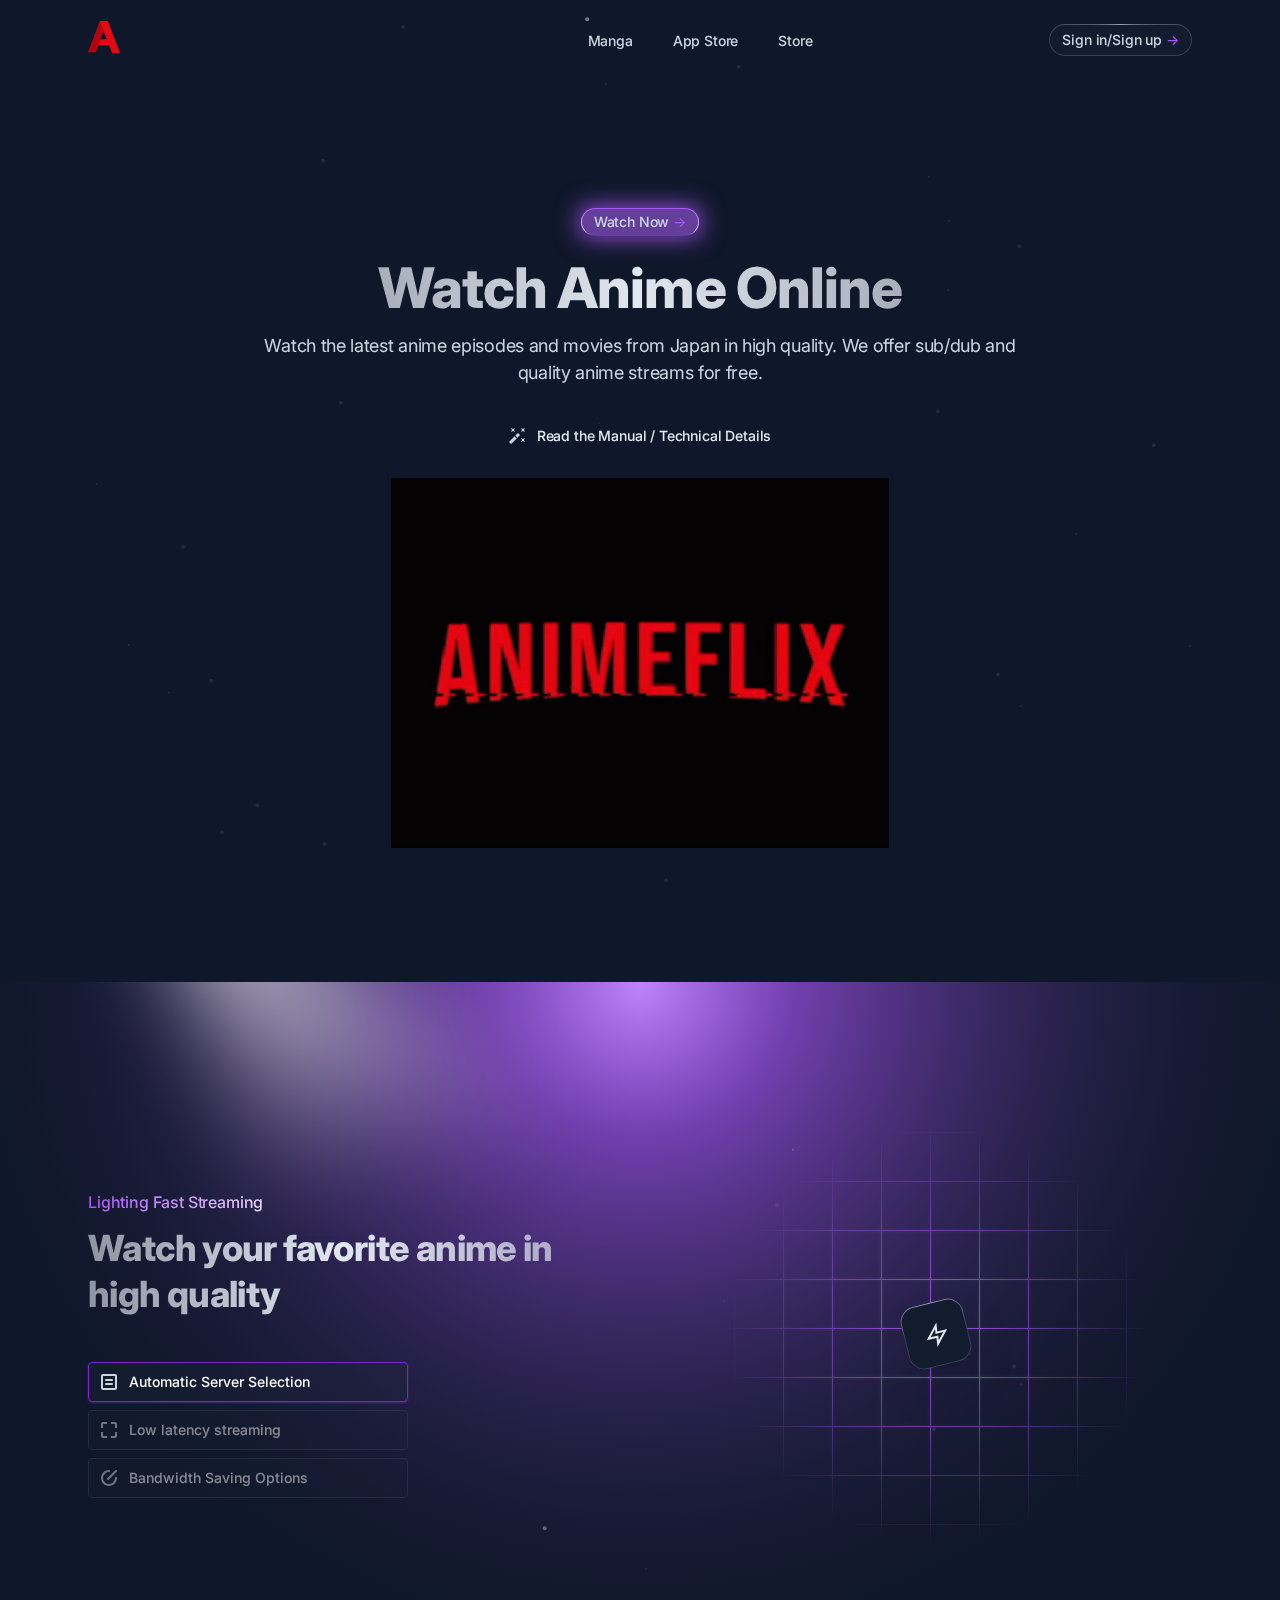
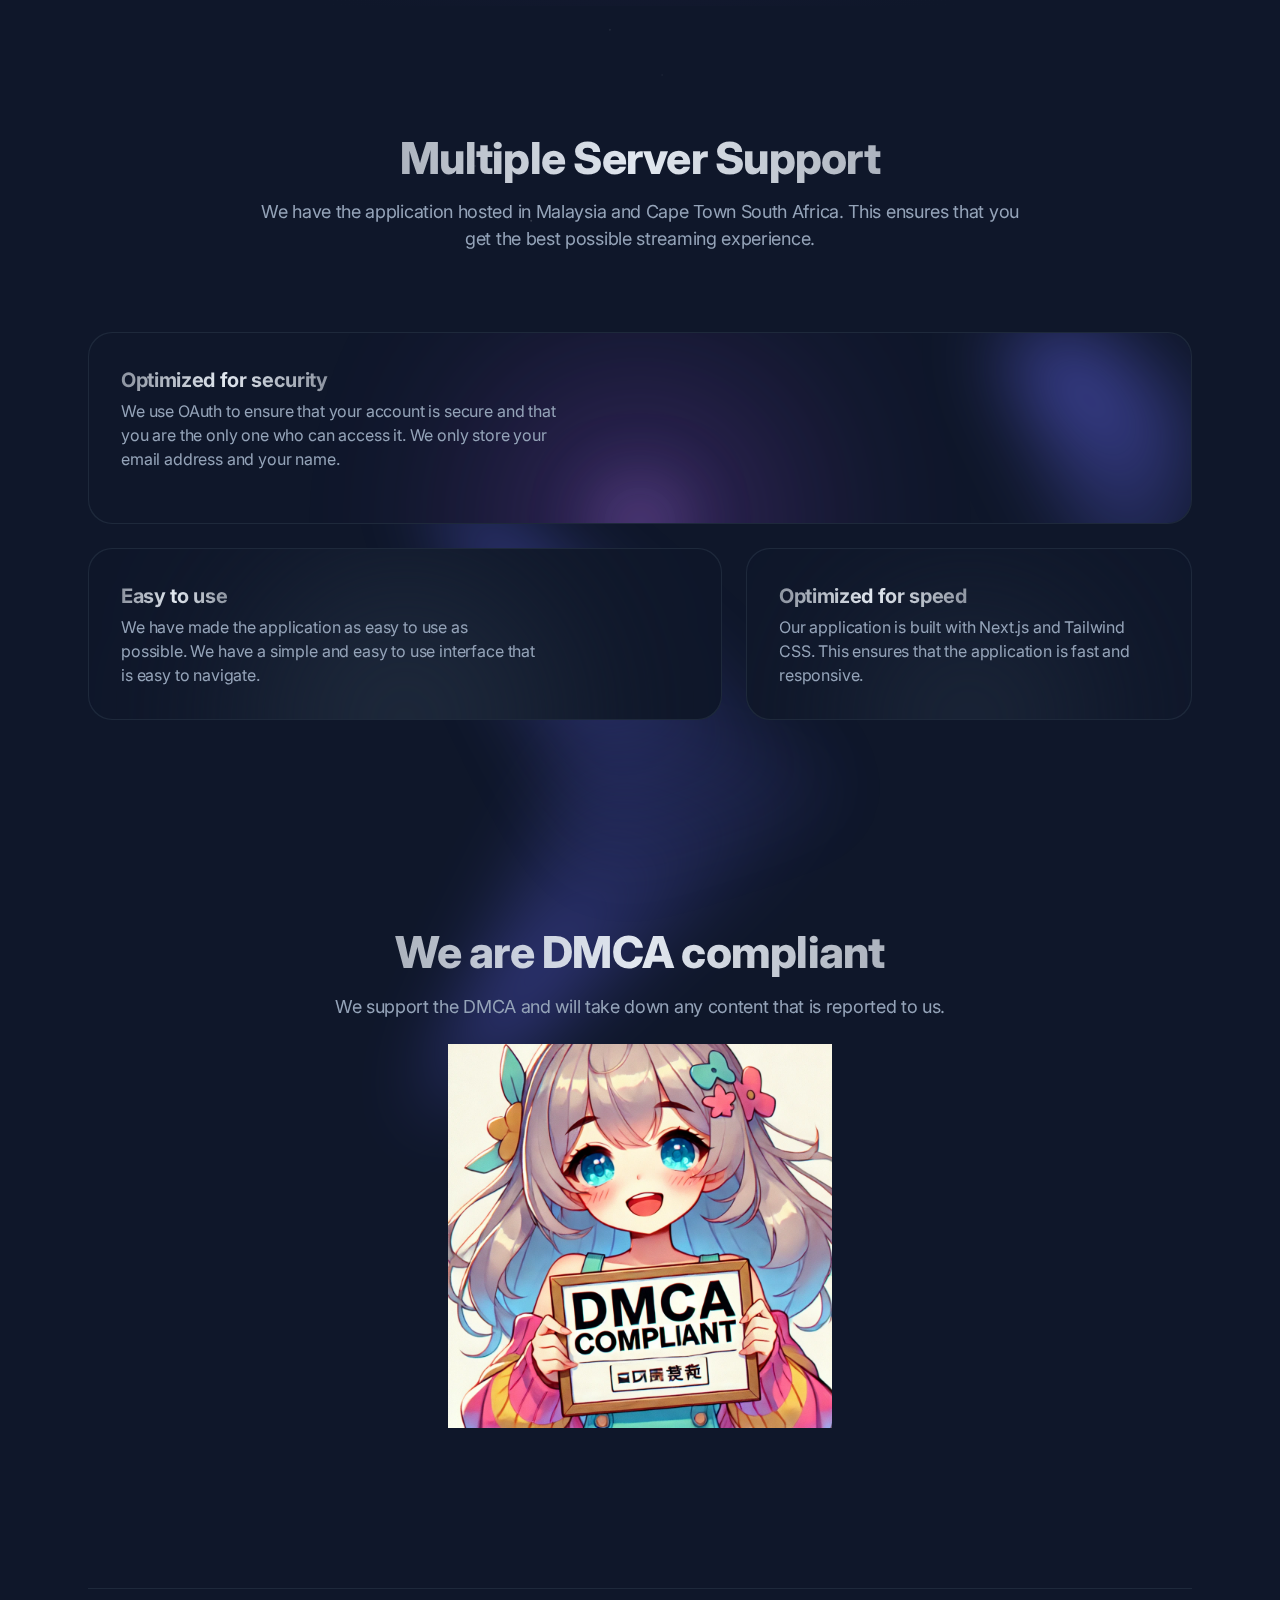
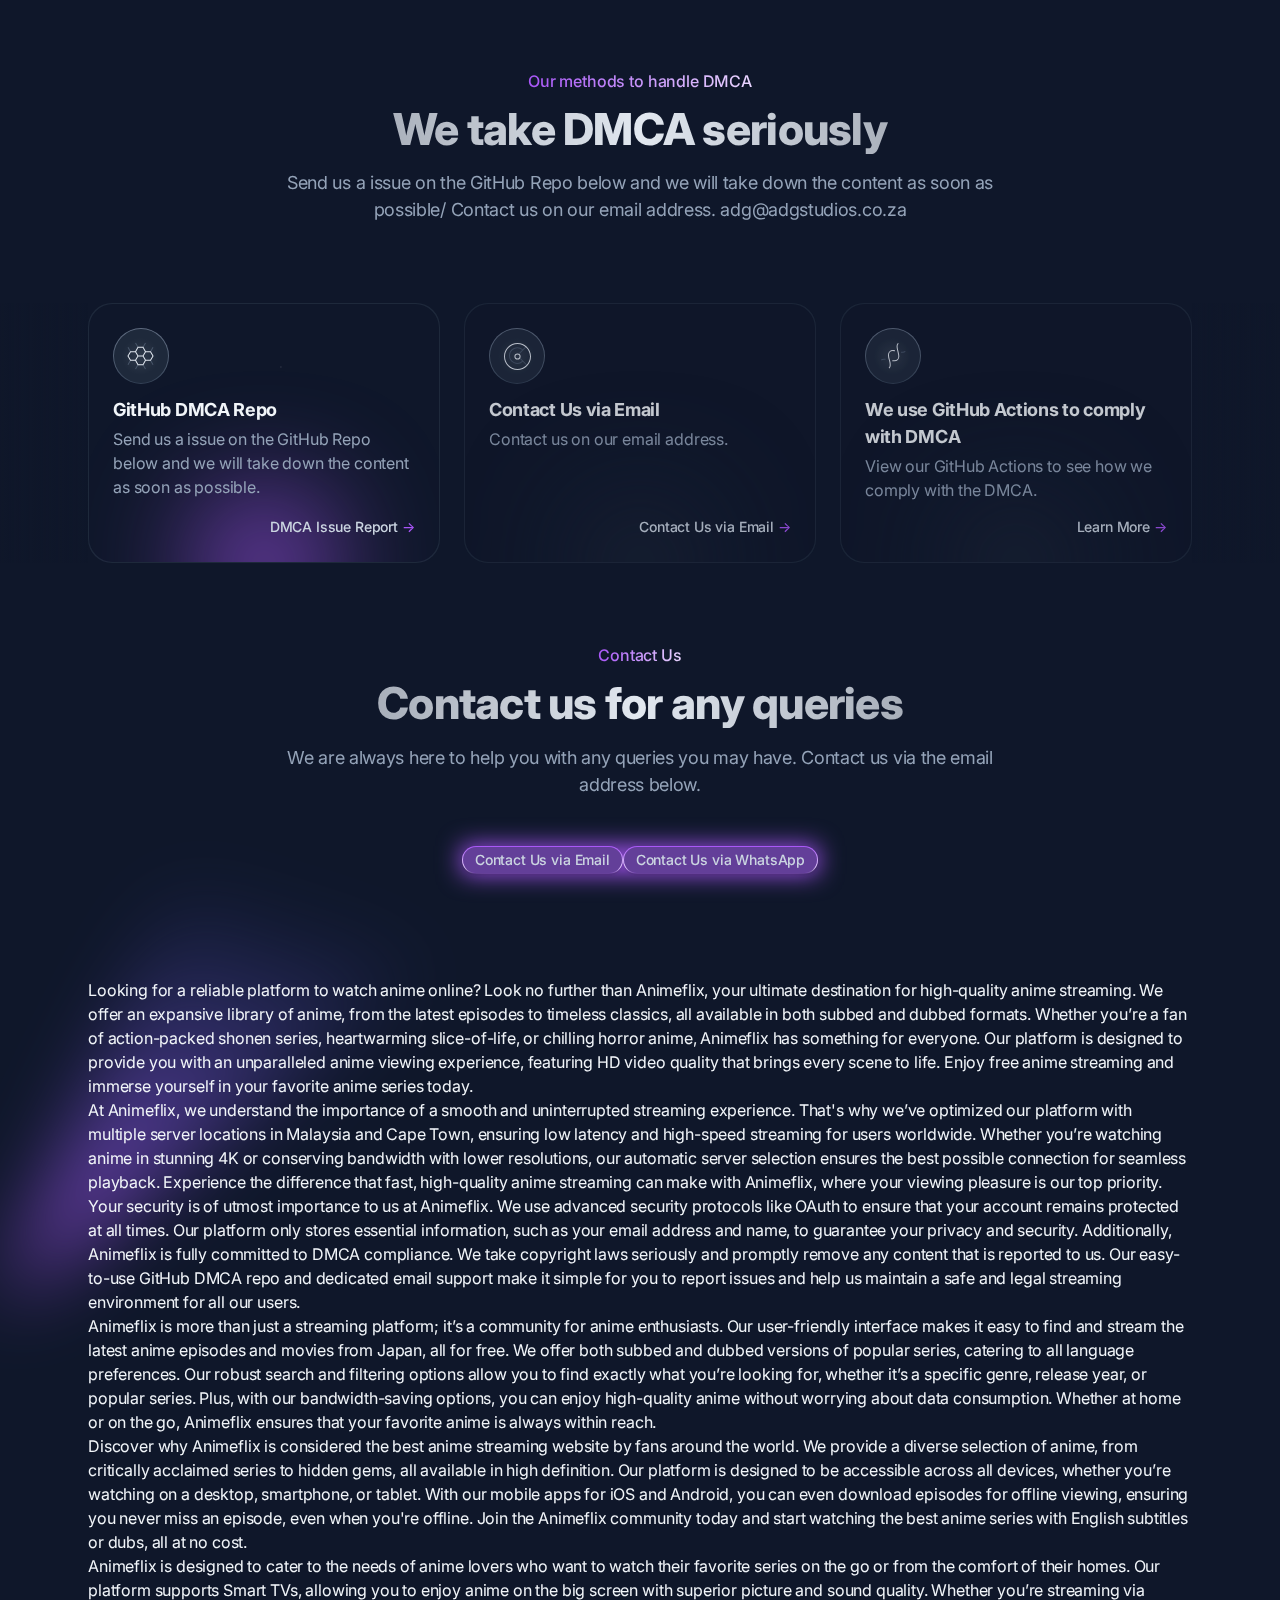
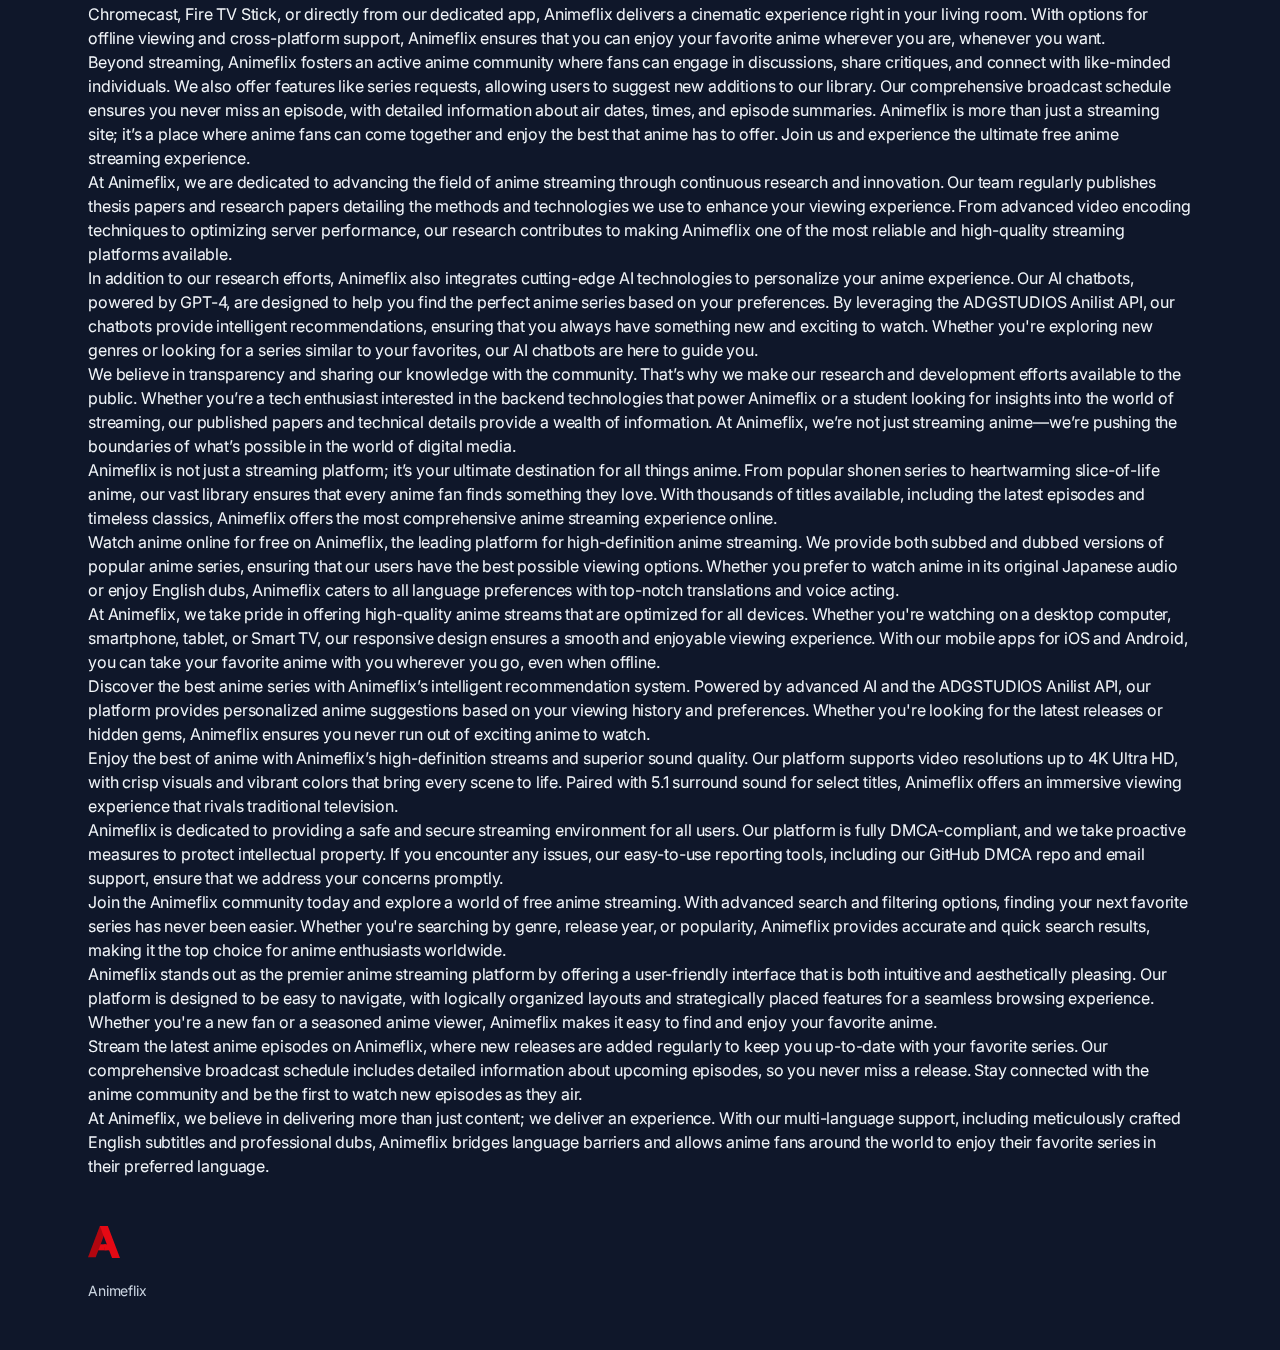
==== index.html @ fbc92121 "Patch" ====
<!DOCTYPE html>
<html lang="en" class="cmmz3">

<head>
    <meta name="viewport" content="width=device-width">
    <meta charset="utf-8">
    <title>AnimeFlix | Watch Free Anime Online in HD</title>
    <meta name="robots" content="index,follow">
    <meta name="twitter:card" content="summary_large_image">
    <meta property="og:url" content="https://animeflix.co.za">
    <meta property="og:type" content="website">
    <meta property="og:locale" content="en_US">
    <link rel="canonical" href="https://animeflix.co.za">
    <meta name="theme-color" content="#0F0F0F">
    <meta name="applie-mobile-web-app-capable" content="yes">
    <meta name="apple-mobile-web-app-status-bar-style" content="#0F0F0F">
    <meta name="description"
        content="AnimeFlix is the leading anime streaming website in the world, offering diverse, free, and high-quality anime content. Watch English subbed and dubbed anime in high-definition (HD) online with AnimeFlix.">
    <meta property="og:title" content="AnimeFlix | Watch Free Anime Online in HD">
    <meta property="og:description"
        content="AnimeFlix is the leading anime streaming website in the world, offering diverse, free, and high-quality anime content. Watch English subbed and dubbed anime in high-definition (HD) online with AnimeFlix.">
    <meta property="og:image" content="./AnimeflixSEO.jpeg">
    <meta property="og:image:alt" content="AnimeFlix">
    <meta property="og:image:width" content="800">
    <meta property="og:image:height" content="600">
    <meta property="og:site_name" content="AnimeFlix">
    <meta property="dc:creator" content="AnimeFlix">
    <meta name="application-name" content="AnimeFlix">
    <meta name="keywords"
        content="anime, watch anime, anime online, free anime, stream anime, HD anime, AnimeFlix, English dubbed anime, English subbed anime">
    <meta name="robots" content="index, follow">
    <meta name="twitter:card" content="summary_large_image">
    <meta name="twitter:site" content="@AnimeFlix">
    <meta name="twitter:title" content="AnimeFlix | Watch Free Anime Online in HD">
    <meta name="twitter:description"
        content="AnimeFlix is the leading anime streaming website in the world, offering diverse, free, and high-quality anime content. Watch English subbed and dubbed anime in high-definition (HD) online with AnimeFlix.">
    <meta name="twitter:image" content="./AnimeflixSEO.jpeg">


    <link rel="icon" type="image/x-icon" href="./favicon.ico">

    <!-- Preload and Defer Stylesheets -->
    <link rel="preload" href="./static/aos.css" as="style">
    <link rel="preload" href="./static/swiper-bundle.min.css" as="style">
    <link rel="preload" href="./static/style.css" as="style">

    <link href="./static/aos.css" rel="stylesheet">
    <link rel="stylesheet" href="./static/swiper-bundle.min.css">
    <link href="./static/style.css" rel="stylesheet">

    <link rel="icon" type="image/png" href="./static/favicon-32x32.png" sizes="32x32">
    <!-- @import url('https://fonts.googleapis.com/css2?family=Inter:wght@400;500;700;800&display=swap');-->
    <link rel="stylesheet" href="https://fonts.googleapis.com/css2?family=Inter:wght@400;500;700;800&display=swap">
    <script src="./static/alpinejs.min.js" defer=""></script>

    <script src="./static/main.js" defer=""></script>


</head>


<body class="c4f4x cnihn cs2bp c55gg czrq6">

    <!-- Page wrapper -->
    <div class="crm2f cbvce cxgh5 cfebz c4agq">

        <!-- Site header -->
        <header class="ca5ue ca0gw cverl">
            <div class="co3q6 csm51 csya4 ccyhi">
                <div class="cm7bi c2sao c4jjw c4agq cm0fl">

                    <!-- Site branding -->
                    <div class="ci0vw">
                        <!-- Logo -->
                        <a class="cwban" href="/" aria-label="Animeflix">
                            <img class="cbdyn" src="./static/favicon-32x32.png" width="32" height="32" alt="Animeflix">
                        </a>
                    </div>

                    <!-- Desktop navigation -->
                    <nav class="cp37h cjnbw ch9bk">

                        <!-- Desktop menu links -->
                        <ul class="csqqr c2sao cbsu6 c4agq c9wgl">
                            <li>
                                <a class="c0z2s cit3o cx3jz ccqx1 cgi3a cqxsj ch2qt cvdvu ciz32"
                                    href="https://animeflix.co.za">
                            </li>
                            <li>
                                <a class=" c0z2s cit3o cx3jz ccqx1 cgi3a cqxsj ch2qt cvdvu ciz32"
                                    href="https://manga.adgstudios.co.za">Manga</a>
                            </li>
    
                            <li>
                                <a class=" c0z2s cit3o cx3jz ccqx1 cgi3a cqxsj ch2qt cvdvu ciz32"
                                    href="https://apps.adgstudios.co.za/">App Store</a>
                            </li>

                            <li>
                                <a class=" c0z2s cit3o cx3jz ccqx1 cgi3a cqxsj ch2qt cvdvu ciz32"
                                    href="https://www.bonfire.com/store/animeflix/">Store</a>
                            </li>
                        </ul>

                    </nav>

                    <!-- Desktop sign in links -->
                    <ul class="c2sao cq21c ci0vw c4agq">
                        <li class="cci1o">
                            <a class="c3d7q c272e cegg3 c8isz c0z2s c1mpe ccqfq cit3o cx3jz cgi3a cqxsj c27r3 cfl4k ca0gw cq2yg"
                                href="https://animeflix.co.za">
                                <span class="c2sao cwban c27r3">
                                    Sign in/Sign up <span class="c9pof c406y cxxyq c3fbv cx3jz cgi3a cqzh1">-&gt;</span>
                                </span>
                            </a>
                        </li>
                    </ul>

                    <!-- Mobile menu -->
                    <div class="c2sao c89zz cwap3 c4agq" x-data="{ expanded: false }">

                        <!-- Hamburger button -->
                        <button class="c381v" :class="{ &#39;active&#39;: expanded }" @click.stop="expanded = !expanded"
                            aria-controls="mobile-nav" :aria-expanded="expanded" aria-expanded="false">
                            <span class="cmmna">Menu</span>
                            <svg class="c0z2s cit3o cm1cr cx3jz cgi3a cqxsj csq2q c7vsq" viewBox="0 0 20 20"
                                xmlns="http://www.w3.org/2000/svg">
                                <rect y="2" width="20" height="2" rx="1"></rect>
                                <rect y="9" width="20" height="2" rx="1"></rect>
                                <rect y="16" width="20" height="2" rx="1"></rect>
                            </svg>
                        </button>

                        <!-- Mobile navigation -->
                        <nav id="mobile-nav" class="cbvce cml7t cpjek cgi3a ca5ue chez1 csm51 c1tcw ca0gw ccxsu ccyhi"
                            x-ref="mobileNav"
                            :style="expanded ? &#39;max-height: &#39; + $refs.mobileNav.scrollHeight + &#39;px; opacity: 1&#39; : &#39;max-height: 0; opacity: .8&#39;"
                            @click.outside="expanded = false" @keydown.escape.window="expanded = false"
                            style="max-height: 0; opacity: .8">
                            <ul class="c3d7q cy8oh c8nst coow7 cn544 ccyhi">
                                <li>
                                    <a class="c0z2s cit3o ccqx1 coow7 cvdvu c4agq"
                                        href="https://manga.adgstudios.co.za">Manga</a>
                                </li>
                                <li>
                                    <a class="c0z2s cit3o ccqx1 coow7 cvdvu c4agq"
                                        href="https://apps.adgstudios.co.za/">App Store</a>
                                </li>
                            </ul>
                        </nav>

                    </div>

                </div>
            </div>
        </header>

        <!-- Page content -->
        <main class="c9wgl">

            <!-- Hero -->
            <section>
                <div class="co3q6 c27r3 csm51 csya4 ccyhi">

                    <!-- Particles animation -->
                    <div class="ca5ue cwmqr ch67j" aria-hidden="true">
                        <canvas data-particle-animation="" width="2304" height="1164"
                            style="width: 1152px; height: 582px;"></canvas>
                    </div>

                    <div class="chhmv cbcs7 ceyts cp02i">

                        <!-- Hero content -->
                        <div class="cw9su c80wd csya4">
                            <div class="cr8dw">
                                <div class="cnna9 c1mpe ccqfq ctaxy cwban c27r3">
                                    <a class="cfhua c272e cpm5o c8isz c0z2s c1mpe ccqfq cit3o cx3jz cgi3a cqxsj c27r3 coqcu cfl4k c1xwr cq2yg"
                                        href="https://anime.adgstudios.co.za">
                                        <span class="c2sao cwban c27r3">
                                            Watch Now <span
                                                class="c9pof c406y cxxyq c3fbv cx3jz cgi3a cqzh1">-&gt;</span>
                                        </span>
                                    </a>
                                </div>
                            </div>
                            <div class="cc7gh ccqrz cx8zw c6df8 cfcmr ctwez cvc1j cbmj0">Watch Anime Online</div>
                            <p class="cit3o cbgr1 cpvtt">Watch the latest anime episodes and movies from Japan in high
                                quality. We offer sub/dub and quality anime streams for free.</p>
                            <!-- center -->

                            <div class="cpp4l c9wnx ckigx cmcsl csko9 cavuv chcps csya4">
                                <div>
                                    <a class="ck6jn c0z2s cupde c5myo cs2bp cx3jz cgi3a cqxsj ca0gw cyijk"
                                        href="https://animeflixmanual.adgstudios.co.za/">
                                        <svg class="c6ek1 cl3jq cygn6" xmlns="http://www.w3.org/2000/svg" width="16"
                                            height="16">
                                            <path
                                                d="m1.999 0 1 2-1 2 2-1 2 1-1-2 1-2-2 1zM11.999 0l1 2-1 2 2-1 2 1-1-2 1-2-2 1zM11.999 10l1 2-1 2 2-1 2 1-1-2 1-2-2 1zM6.292 7.586l2.646-2.647L11.06 7.06 8.413 9.707zM0 13.878l5.586-5.586 2.122 2.121L2.12 16z">
                                            </path>
                                        </svg>
                                        <span>Read the Manual / Technical Details</span>
                                    </a>
                                </div>


                            </div>
                            <br>
                            <br>
                            <span class="c2sao cwban c27r3">
                                <!-- ezgif-6-ef156ebc88.webm hide video controls -->
                                <video width="100%" height="100%" autoplay loop muted playsinline>
                                    <source src="./static/ezgif-6-ef156ebc88.webm" type="video/webm">
                                    Your browser does not support the video tag.
                                </video>
                            </span>

                        </div>

                    </div>
                </div>
            </section>



            <!-- Features -->
            <section>
                <div class="co3q6 c27r3 csm51 csya4 ccyhi">

                    <!-- Illustration -->
                    <div class="c3sb3 c6jr6 cbvce ca5ue cwmqr cv9w8 ch67j" aria-hidden="true">
                        <div class="c2vxt c3x17 ca5ue cl6qg ch67j">
                            <img src="./static/glow-top.svg" class="cbdyn" width="1404" height="658"
                                alt="Features Illustration">
                        </div>
                    </div>

                    <div class="c9eon cbcs7 cifrc cc3g6">

                        <div x-data="{ tab: &#39;1&#39; }">

                            <!-- Section content -->
                            <div class="c384i c2hl3 c4dcx c64wf cgmv7 ctxt1 cuidr cyciu c38ok cfebz csya4 c4agq">

                                <!-- Content -->
                                <div class="c2y0a cfei9 c2id4 c9j74 ciof7">
                                    <!-- Content #1 -->
                                    <div>
                                        <div class="ccqrz c6df8 ccal6 cuygr ctwez cwban ccqx1 c6wvq">Lighting Fast
                                            Streaming</div>
                                    </div>
                                    <h3 class="cc7gh ccqrz cx8zw c6df8 cfcmr ctwez c6wvq c6m3m">Watch your favorite
                                        anime in high quality</h3>
                                    <p class="cmuyi cbgr1 cpvtt">
                                    <div class="c07t0 ccea9 chcps cv8av">
                                        <button
                                            class="cvq3v cwlfg c8azi c2sao cx3jz ccqx1 cgi3a cqxsj c36jb cvdvu ca0gw cn544 c4agq cpjg8 c8x2c cgx4y c1xwr cmzyq"
                                            :class="tab !== &#39;1&#39; ? &#39;cupc0 cp4r7&#39; : &#39;cgx4y c1xwr cmzyq&#39;"
                                            @click.prevent="tab = &#39;1&#39;">
                                            <svg class="c6ek1 cl3jq cygn6" xmlns="http://www.w3.org/2000/svg" width="16"
                                                height="16">
                                                <path
                                                    d="M14 0a2 2 0 0 1 2 2v12a2 2 0 0 1-2 2H2a2 2 0 0 1-2-2V2a2 2 0 0 1 2-2h12Zm0 14V2H2v12h12Zm-3-7H5a1 1 0 1 1 0-2h6a1 1 0 0 1 0 2Zm0 4H5a1 1 0 0 1 0-2h6a1 1 0 0 1 0 2Z">
                                                </path>
                                            </svg>
                                            <span>Automatic Server Selection</span>
                                        </button>
                                        <button
                                            class="cvq3v cwlfg c8azi c2sao cx3jz ccqx1 cgi3a cqxsj c36jb cvdvu ca0gw cn544 c4agq cpjg8 c8x2c cupc0 cp4r7"
                                            :class="tab !== &#39;2&#39; ? &#39;cupc0 cp4r7&#39; : &#39;cgx4y c1xwr cmzyq&#39;"
                                            @click.prevent="tab = &#39;2&#39;">
                                            <svg class="c6ek1 cl3jq cygn6" xmlns="http://www.w3.org/2000/svg" width="16"
                                                height="16">
                                                <path
                                                    d="M2 6H0V2a2 2 0 0 1 2-2h4v2H2v4ZM16 6h-2V2h-4V0h4a2 2 0 0 1 2 2v4ZM14 16h-4v-2h4v-4h2v4a2 2 0 0 1-2 2ZM6 16H2a2 2 0 0 1-2-2v-4h2v4h4v2Z">
                                                </path>
                                            </svg>
                                            <span>Low latency streaming</span>
                                        </button>
                                        <button
                                            class="cvq3v cwlfg c8azi c2sao cx3jz ccqx1 cgi3a cqxsj c36jb cvdvu ca0gw cn544 c4agq cpjg8 c8x2c cupc0 cp4r7"
                                            :class="tab !== &#39;3&#39; ? &#39;cupc0 cp4r7&#39; : &#39;cgx4y c1xwr cmzyq&#39;"
                                            @click.prevent="tab = &#39;3&#39;">
                                            <svg class="c6ek1 cl3jq cygn6" xmlns="http://www.w3.org/2000/svg" width="16"
                                                height="16">
                                                <path
                                                    d="M14.3.3c.4-.4 1-.4 1.4 0 .4.4.4 1 0 1.4l-8 8c-.2.2-.4.3-.7.3-.3 0-.5-.1-.7-.3-.4-.4-.4-1 0-1.4l8-8ZM15 7c.6 0 1 .4 1 1 0 4.4-3.6 8-8 8s-8-3.6-8-8 3.6-8 8-8c.6 0 1 .4 1 1s-.4 1-1 1C4.7 2 2 4.7 2 8s2.7 6 6 6 6-2.7 6-6c0-.6.4-1 1-1Z">
                                                </path>
                                            </svg>
                                            <span>Bandwidth Saving Options</span>
                                        </button>
                                    </div>
                                </div>

                                <!-- Image -->
                                <div class="c4cgf c9j74">
                                    <div class="c27r3 cqdf3 cqvoe">

                                        <!-- Particles animation -->
                                        <div class="ca5ue cwmqr ch67j">
                                            <canvas data-particle-animation="" data-particle-quantity="8"
                                                data-particle-staticity="30" width="1024" height="768"
                                                style="width: 512px; height: 384px;"></canvas>
                                        </div>

                                        <div class="csqqr c2sao c4agq">
                                            <div class="csqqr c2sao c27r3 c4agq crp11 c0xl9">
                                                <!-- Halo effect -->
                                                <svg class="cqczd c3sb3 c2vxt czyer c3x17 cclua ca5ue cqv5f cwmqr cu3s3"
                                                    width="480" height="480" viewBox="0 0 480 480"
                                                    xmlns="http://www.w3.org/2000/svg">
                                                    <defs>
                                                        <lineargradient id="pulse-a" x1="50%" x2="50%" y1="100%"
                                                            y2="0%">
                                                            <stop offset="0%" stop-color="#A855F7"></stop>
                                                            <stop offset="76.382%" stop-color="#FAF5FF"></stop>
                                                            <stop offset="100%" stop-color="#6366F1"></stop>
                                                        </lineargradient>
                                                    </defs>
                                                    <g fill-rule="evenodd">
                                                        <path class="cbmx5" fill="url(#pulse-a)" fill-rule="evenodd"
                                                            d="M240,0 C372.5484,0 480,107.4516 480,240 C480,372.5484 372.5484,480 240,480 C107.4516,480 0,372.5484 0,240 C0,107.4516 107.4516,0 240,0 Z M240,88.8 C156.4944,88.8 88.8,156.4944 88.8,240 C88.8,323.5056 156.4944,391.2 240,391.2 C323.5056,391.2 391.2,323.5056 391.2,240 C391.2,156.4944 323.5056,88.8 240,88.8 Z">
                                                        </path>
                                                        <path class="cubym cbmx5" fill="url(#pulse-a)"
                                                            fill-rule="evenodd"
                                                            d="M240,0 C372.5484,0 480,107.4516 480,240 C480,372.5484 372.5484,480 240,480 C107.4516,480 0,372.5484 0,240 C0,107.4516 107.4516,0 240,0 Z M240,88.8 C156.4944,88.8 88.8,156.4944 88.8,240 C88.8,323.5056 156.4944,391.2 240,391.2 C323.5056,391.2 391.2,323.5056 391.2,240 C391.2,156.4944 323.5056,88.8 240,88.8 Z">
                                                        </path>
                                                        <path class="chxkd cbmx5" fill="url(#pulse-a)"
                                                            fill-rule="evenodd"
                                                            d="M240,0 C372.5484,0 480,107.4516 480,240 C480,372.5484 372.5484,480 240,480 C107.4516,480 0,372.5484 0,240 C0,107.4516 107.4516,0 240,0 Z M240,88.8 C156.4944,88.8 88.8,156.4944 88.8,240 C88.8,323.5056 156.4944,391.2 240,391.2 C323.5056,391.2 391.2,323.5056 391.2,240 C391.2,156.4944 323.5056,88.8 240,88.8 Z">
                                                        </path>
                                                    </g>
                                                </svg>
                                                <!-- Grid -->
                                                <div
                                                    class="cwu6b c3sb3 c2vxt czyer cbvce cdfzt czyps c3584 c3x17 cclua ca5ue cqv5f cwmqr">
                                                    <div class="c2vo5 cs79m">
                                                        <div class="cwkka cxqwr cnq12 ca5ue cwmqr"></div>
                                                        <div class="c1uh7 ca5ue cwmqr"></div>
                                                        <div class="cb8y7 cxqwr cnq12 ca5ue cwmqr"></div>
                                                        <div class="cilw6 ca5ue cwmqr"></div>
                                                    </div>
                                                </div>
                                                <!-- Icons -->
                                                <div x-show="tab === &#39;1&#39;"
                                                    x-transition:enter="cqxsj cft38 c97ew cm6k3"
                                                    x-transition:enter-start="croy4 c48ms"
                                                    x-transition:enter-end="c32rm ch656"
                                                    x-transition:leave="cqxsj cft38 c97ew ca5ue"
                                                    x-transition:leave-start="c32rm ch656"
                                                    x-transition:leave-end="croy4 c52mo">
                                                    <div
                                                        class="c3d7q cegg3 cn2kl cy8oh cltb2 c1mpe ccqfq csqqr c2sao cck9i ctnsh c27r3 cn544 c4agq cm0fl c0ho4">
                                                        <svg class="c0gs1 c27r3" xmlns="http://www.w3.org/2000/svg"
                                                            width="23" height="25">
                                                            <path fill-rule="nonzero"
                                                                d="M10.55 15.91H.442L14.153.826 12.856 9.91h10.107L9.253 24.991l1.297-9.082Zm.702-8.919L4.963 13.91h7.893l-.703 4.918 6.289-6.918H10.55l.702-4.918Z">
                                                            </path>
                                                        </svg>
                                                    </div>
                                                </div>
                                                <div x-show="tab === &#39;2&#39;"
                                                    x-transition:enter="cqxsj cft38 c97ew cm6k3"
                                                    x-transition:enter-start="croy4 c48ms"
                                                    x-transition:enter-end="c32rm ch656"
                                                    x-transition:leave="cqxsj cft38 c97ew ca5ue"
                                                    x-transition:leave-start="c32rm ch656"
                                                    x-transition:leave-end="croy4 c52mo" style="display: none;">
                                                    <div
                                                        class="c3d7q cegg3 cn2kl cy8oh cltb2 c1mpe ccqfq csqqr c2sao cck9i ctnsh c27r3 cn544 c4agq cm0fl c0ho4">
                                                        <svg class="c0gs1 c27r3" xmlns="http://www.w3.org/2000/svg"
                                                            width="22" height="22">
                                                            <path
                                                                d="M18 14h-2V8h2c2.2 0 4-1.8 4-4s-1.8-4-4-4-4 1.8-4 4v2H8V4c0-2.2-1.8-4-4-4S0 1.8 0 4s1.8 4 4 4h2v6H4c-2.2 0-4 1.8-4 4s1.8 4 4 4 4-1.8 4-4v-2h6v2c0 2.2 1.8 4 4 4s4-1.8 4-4-1.8-4-4-4ZM16 4c0-1.1.9-2 2-2s2 .9 2 2-.9 2-2 2h-2V4ZM2 4c0-1.1.9-2 2-2s2 .9 2 2v2H4c-1.1 0-2-.9-2-2Zm4 14c0 1.1-.9 2-2 2s-2-.9-2-2 .9-2 2-2h2v2ZM8 8h6v6H8V8Zm10 12c-1.1 0-2-.9-2-2v-2h2c1.1 0 2 .9 2 2s-.9 2-2 2Z">
                                                            </path>
                                                        </svg>
                                                    </div>
                                                </div>
                                                <div x-show="tab === &#39;3&#39;"
                                                    x-transition:enter="cqxsj cft38 c97ew cm6k3"
                                                    x-transition:enter-start="croy4 c48ms"
                                                    x-transition:enter-end="c32rm ch656"
                                                    x-transition:leave="cqxsj cft38 c97ew ca5ue"
                                                    x-transition:leave-start="c32rm ch656"
                                                    x-transition:leave-end="croy4 c52mo" style="display: none;">
                                                    <div
                                                        class="c3d7q cegg3 cn2kl cy8oh cltb2 c1mpe ccqfq csqqr c2sao cck9i ctnsh c27r3 cn544 c4agq cm0fl c0ho4">
                                                        <svg class="c0gs1 c27r3" xmlns="http://www.w3.org/2000/svg"
                                                            width="26" height="14">
                                                            <path fill-rule="nonzero"
                                                                d="m10 5.414-8 8L.586 12 10 2.586l6 6 8-8L25.414 2 16 11.414z">
                                                            </path>
                                                        </svg>
                                                    </div>
                                                </div>
                                            </div>
                                        </div>
                                    </div>
                                </div>

                            </div>

                        </div>

                    </div>
                </div>
            </section>

            <!-- Features #2 -->
            <section class="c27r3">

                <!-- Particles animation -->
                <div class="c2vxt c3x17 ca5ue cj7es c4cc0 cl6qg ch67j clxo2 cck8s">
                    <div class="ca5ue cwmqr ch67j" aria-hidden="true">
                        <canvas data-particle-animation="" data-particle-quantity="6" data-particle-staticity="30"
                            width="640" height="640" style="width: 320px; height: 320px;"></canvas>
                    </div>
                </div>

                <div class="co3q6 csm51 csya4 ccyhi">
                    <div class="cuyom cc3g6">

                        <!-- Section header -->
                        <div class="cw9su c80wd c9eon csya4 cifrc">
                            <h2 class="cc7gh ccqrz cx8zw c6df8 cfcmr ctwez cvc1j c4zau">Multiple Server Support</h2>
                            <p class="cmuyi cbgr1">We have the application hosted in Malaysia and Cape Town South
                                Africa. This ensures that you get the best possible streaming experience.</p>
                        </div>
                        <!-- Highlighted boxes -->
                        <div class="c9eon c27r3 cifrc">
                            <!-- Blurred shape -->
                            <div class="c3sb3 c2vxt cp4r7 c3x17 ca5ue c2s0w c7upq cjfxx" aria-hidden="true">
                                <svg xmlns="http://www.w3.org/2000/svg" width="434" height="427">
                                    <defs>
                                        <lineargradient id="bs2-a" x1="19.609%" x2="50%" y1="14.544%" y2="100%">
                                            <stop offset="0%" stop-color="#6366F1"></stop>
                                            <stop offset="100%" stop-color="#6366F1" stop-opacity="0"></stop>
                                        </lineargradient>
                                    </defs>
                                    <path fill="url(#bs2-a)" fill-rule="evenodd" d="m346 898 461 369-284 58z"
                                        transform="translate(-346 -898)"></path>
                                </svg>
                            </div>
                            <!-- Grid -->
                            <div class="cdt18 cvti0 cq2yg c68vp" data-highlighter="">
                                <!-- Box #1 -->
                                <div class="co7wv" style="--mouse-x: 561.5px; --mouse-y: 195.671875px;">
                                    <div
                                        class="cp2di c08y9 cnkqm coqle c272e cdmwi c41c6 cuuka cuehh c5tlw cnna9 c8isz ct0cz c3dq6 c5aca c1mpe cjfiv cj8zu cbvce cngbt ciw4n cww36 cmy5g cco6z cfetr cmpox c260e cyayz c27r3 ck8nf c0cl2">
                                        <div class="chrsn cbvce cs2bp c27r3 ck8nf ccxsu">
                                            <div class="c0pfd c16ty cuidr cfebz c4agq">
                                                <!-- Blurred shape -->
                                                <div class="ca5ue c7upq c96me cl6qg" aria-hidden="true">
                                                    <svg xmlns="http://www.w3.org/2000/svg" width="342" height="393">
                                                        <defs>
                                                            <lineargradient id="bs-a" x1="19.609%" x2="50%" y1="14.544%"
                                                                y2="100%">
                                                                <stop offset="0%" stop-color="#6366F1"></stop>
                                                                <stop offset="100%" stop-color="#6366F1"
                                                                    stop-opacity="0"></stop>
                                                            </lineargradient>
                                                        </defs>
                                                        <path fill="url(#bs-a)" fill-rule="evenodd"
                                                            d="m104 .827 461 369-284 58z"
                                                            transform="translate(0 -112.827)" opacity=".7"></path>
                                                    </svg>
                                                </div>
                                                <!-- Radial gradient -->
                                                <div class="c3sb3 c2vxt colir csqqr c21zy c2sao c3x17 ca5ue c2s0w ck8nf ch67j c4agq"
                                                    aria-hidden="true">
                                                    <div class="c9ua1 chor7 cw2sl cdfzt cutr4 ca5ue cwmqr"></div>
                                                    <div class="chor7 cpgjj cyo6y cdfzt ca5ue chosp cgi8e"></div>
                                                </div>


                                                <!-- Text -->
                                                <div class="cens0 cfei9 cl3jq cerjr ciof7 cnk07 c68q6 c95xw">
                                                    <div class="crdb2">
                                                        <div>
                                                            <h3
                                                                class="cc7gh ccqrz cx8zw c6df8 cfcmr ctwez cwban cflos cskrr cwj8y">
                                                                Optimized for security</h3>
                                                            <p class="cmuyi">We use OAuth to ensure that your account is
                                                                secure and that you are the only one who can access it.
                                                                We only store your email address and your name.</p>
                                                        </div>
                                                    </div>
                                                </div>
                                                <!-- Image -->
                                            </div>
                                        </div>
                                    </div>
                                </div>
                                <!-- Box #2 -->
                                <div class="cjp51" style="--mouse-x: 561.5px; --mouse-y: -230.328125px;">
                                    <div
                                        class="cp2di c08y9 cnkqm coqle c272e cdmwi c41c6 cuuka cuehh c5tlw cnna9 c8isz ct0cz c3dq6 c5aca c1mpe cjfiv cj8zu cbvce cngbt ciw4n cww36 cmy5g cco6z cfetr cmpox c260e cyayz c27r3 ck8nf c0cl2">
                                        <div class="chrsn cbvce cs2bp c27r3 ck8nf ccxsu">
                                            <div class="cfebz c4agq">
                                                <!-- Radial gradient -->
                                                <div class="c3sb3 c2vxt colir c21zy c3x17 ca5ue c2s0w c02j2 ch67j"
                                                    aria-hidden="true">
                                                    <div class="chor7 cal1k cdfzt cmy5g ca5ue cwmqr"></div>
                                                </div>
                                                <!-- Text -->
                                                <div class="cens0 cfei9 cl3jq ciof7 cnk07 c68q6 c95xw">
                                                    <div>
                                                        <h3
                                                            class="cc7gh ccqrz cx8zw c6df8 cfcmr ctwez cwban cflos cskrr cwj8y">
                                                            Easy to use</h3>
                                                        <p class="cmuyi">We have made the application as easy to use as
                                                            possible. We have a simple and easy to use interface that is
                                                            easy to navigate.</p>
                                                    </div>
                                                </div>

                                            </div>
                                        </div>
                                    </div>
                                </div>
                                <!-- Box #3 -->
                                <div class="ckb7e" style="--mouse-x: -96.5px; --mouse-y: -230.328125px;">
                                    <div
                                        class="cp2di c08y9 cnkqm coqle c272e cdmwi c41c6 cuuka cuehh c5tlw cnna9 c8isz ct0cz c3dq6 c5aca c1mpe cjfiv cj8zu cbvce cngbt ciw4n cww36 cmy5g cco6z cfetr cmpox c260e cyayz c27r3 ck8nf c0cl2">
                                        <div class="chrsn cbvce cs2bp c27r3 ck8nf ccxsu">
                                            <div class="cfebz c4agq">
                                                <!-- Radial gradient -->
                                                <div class="c3sb3 c2vxt colir c21zy c3x17 ca5ue c2s0w c02j2 ch67j"
                                                    aria-hidden="true">
                                                    <div class="chor7 cal1k cdfzt cmy5g ca5ue cwmqr"></div>
                                                </div>
                                                <!-- Text -->
                                                <div class="cens0 cfei9 cl3jq ciof7 cnk07 c68q6 c95xw">
                                                    <div>
                                                        <h3
                                                            class="cc7gh ccqrz cx8zw c6df8 cfcmr ctwez cwban cflos cskrr cwj8y">
                                                            Optimized for speed</h3>
                                                        <p class="cmuyi">Our application is built with Next.js and
                                                            Tailwind CSS. This ensures that the application is fast and
                                                            responsive.</p>
                                                    </div>
                                                </div>
                                            </div>
                                        </div>
                                    </div>
                                </div>
                            </div>
                        </div>


                    </div>
                </div>
            </section>

            <!-- Features #3 -->
            <section class="c27r3">

                <!-- Blurred shape -->
                <div class="c3sb3 c2vxt c9u35 cp4r7 c3x17 ca5ue c7upq cl6qg ch67j" aria-hidden="true">
                    <svg xmlns="http://www.w3.org/2000/svg" width="434" height="427">
                        <defs>
                            <lineargradient id="bs3-a" x1="19.609%" x2="50%" y1="14.544%" y2="100%">
                                <stop offset="0%" stop-color="#6366F1"></stop>
                                <stop offset="100%" stop-color="#6366F1" stop-opacity="0"></stop>
                            </lineargradient>
                        </defs>
                        <path fill="url(#bs3-a)" fill-rule="evenodd" d="m410 0 461 369-284 58z"
                            transform="matrix(1 0 0 -1 -410 427)"></path>
                    </svg>
                </div>

                <div class="co3q6 csm51 csya4 ccyhi">
                    <div class="czyxl c9eon cuyom ckbs2 cifrc cc3g6">

                        <!-- Section header -->
                        <div class="cw9su c80wd c9eon csya4 cifrc">
                            <h2 class="cc7gh ccqrz cx8zw c6df8 cfcmr ctwez cvc1j c4zau">We are DMCA compliant</h2>
                            <p class="cmuyi cbgr1">We support the DMCA and will take down any content that is reported
                                to us.</p>
                            <br>
                            <!-- center image-->

                            <img src="./static/dmca.webp" width="50%" height="100%" alt="DMCA Compliant" loading="lazy"
                                style="display: block; margin-left: auto; margin-right: auto;">

                        </div>




                    </div>
                </div>
            </section>

            <!-- Testimonials carousel -->
            <section>
                <div class="co3q6 csm51 csya4 ccyhi">
                    <div class="cazcv cbluc">

                        <!-- Section header -->
                        <div class="cw9su c80wd c9eon csya4 cifrc">
                            <div>
                                <div class="ccqrz c6df8 ccal6 cuygr ctwez cwban ccqx1 c6wvq">Our methods to handle DMCA
                                </div>
                            </div>
                            <h2 class="cc7gh ccqrz cx8zw c6df8 cfcmr ctwez cvc1j c4zau">We take DMCA seriously</h2>
                            <p class="cmuyi cbgr1">Send us a issue on the GitHub Repo below and we will take down the
                                content as soon as possible/ Contact us on our email address. adg@adgstudios.co.za</p>
                        </div>

                        <div
                            class="cv05a cylw7 csfv2 ctxpg cz1fi cr8xw cq1o6 cfvvn c1mpe ccqfq clxx2 ciw4n cww36 cs2p7 cbby6 c7lkj c27r3">
                            <div
                                class="stellar-carousel swiper-container cq2yg swiper-initialized swiper-horizontal swiper-backface-hidden">
                                <div class="swiper-wrapper cxlce" data-highlighter=""
                                    id="swiper-wrapper-ba43d2b6d54ac7b2" aria-live="polite"
                                    style="transform: translate3d(0px, 0px, 0px);">
                                    <!-- Carousel items -->
                                    <div class="swiper-slide cp2di c08y9 cnkqm coqle c272e cdmwi c41c6 cuuka cuehh c5tlw cnna9 c8isz ct0cz c3dq6 c5aca c1mpe cjfiv cj8zu cbvce cngbt ciw4n cww36 cmy5g cco6z cfetr cmpox cpbdd c260e cyayz c27r3 cw4pt c0cl2 swiper-slide-active"
                                        role="group" aria-label="1 / 5"
                                        style="width: 352px; margin-right: 24px; --mouse-x: 588.5px; --mouse-y: 175.859375px;">
                                        <div class="chrsn cbvce cs2bp c27r3 ck8nf ccxsu">
                                            <!-- Particles animation -->
                                            <div class="c4iwi cxnjs ch063 cwc7v cgi3a croy4 ca5ue cwmqr ch67j"
                                                aria-hidden="true">
                                                <canvas data-particle-animation="" data-particle-quantity="3"
                                                    width="700" height="462"
                                                    style="width: 350px; height: 231px;"></canvas>
                                            </div>
                                            <!-- Radial gradient -->
                                            <div class="c3sb3 c2vxt colir c21zy c3x17 ca5ue c2s0w cbbau ch67j"
                                                aria-hidden="true">
                                                <div
                                                    class="c9fo8 cqp3k chor7 c283n cdfzt cmy5g cwc7v cgi3a ca5ue cwmqr">
                                                </div>
                                            </div>
                                            <div class="cfebz ck8nf c4agq c95xw">
                                                <img class="c9eco" src="./static/carousel-icon-01.svg" width="56"
                                                    height="56" alt="Icon 01">
                                                <div class="c9wgl">
                                                    <div class="cflos cbgr1 c986a">GitHub DMCA Repo</div>
                                                    <div class="cmuyi c9eco">Send us a issue on the GitHub Repo below
                                                        and we will take down the content as soon as possible.</div>
                                                </div>
                                                <div class="cnldq">
                                                    <a class="c0z2s cit3o c2sao cx3jz cwban ccqx1 cgi3a cqxsj cvdvu cq2yg"
                                                        href="https://github.com/adgsenpai/DMCA-ADGSTUDIOS-LIST/issues">DMCA
                                                        Issue Report<span
                                                            class="c9pof c406y cxxyq c3fbv cx3jz cgi3a cqzh1">-&gt;</span></a>
                                                </div>
                                            </div>
                                        </div>
                                    </div>
                                    <div class="swiper-slide cp2di c08y9 cnkqm coqle c272e cdmwi c41c6 cuuka cuehh c5tlw cnna9 c8isz ct0cz c3dq6 c5aca c1mpe cjfiv cj8zu cbvce cngbt ciw4n cww36 cmy5g cco6z cfetr cmpox cpbdd c260e cyayz c27r3 cw4pt c0cl2 swiper-slide-next"
                                        role="group" aria-label="2 / 5"
                                        style="width: 352px; margin-right: 24px; --mouse-x: 212.5px; --mouse-y: 175.859375px;">
                                        <div class="chrsn cbvce cs2bp c27r3 ck8nf ccxsu">
                                            <!-- Particles animation -->
                                            <div class="c4iwi cxnjs ch063 cwc7v cgi3a croy4 ca5ue cwmqr ch67j"
                                                aria-hidden="true">
                                                <canvas data-particle-animation="" data-particle-quantity="3"
                                                    width="700" height="462"
                                                    style="width: 350px; height: 231px;"></canvas>
                                            </div>
                                            <!-- Radial gradient -->
                                            <div class="c3sb3 c2vxt colir c21zy c3x17 ca5ue c2s0w cbbau ch67j"
                                                aria-hidden="true">
                                                <div
                                                    class="c9fo8 cqp3k chor7 c283n cdfzt cmy5g cwc7v cgi3a ca5ue cwmqr">
                                                </div>
                                            </div>
                                            <div class="cfebz ck8nf c4agq c95xw">
                                                <img class="c9eco" src="./static/carousel-icon-02.svg" width="56"
                                                    height="56" alt="Icon 01">
                                                <div class="c9wgl">
                                                    <div class="cflos cbgr1 c986a">Contact Us via Email</div>
                                                    <div class="cmuyi c9eco">Contact us on our email address.</div>
                                                </div>
                                                <div class="cnldq">
                                                    <a class="c0z2s cit3o c2sao cx3jz cwban ccqx1 cgi3a cqxsj cvdvu cq2yg"
                                                        href="mailto:adg@adgstudios.co.za">Contact Us via
                                                        Email <span
                                                            class="c9pof c406y cxxyq c3fbv cx3jz cgi3a cqzh1">-&gt;</span></a>
                                                </div>
                                            </div>
                                        </div>
                                    </div>
                                    <div class="swiper-slide cp2di c08y9 cnkqm coqle c272e cdmwi c41c6 cuuka cuehh c5tlw cnna9 c8isz ct0cz c3dq6 c5aca c1mpe cjfiv cj8zu cbvce cngbt ciw4n cww36 cmy5g cco6z cfetr cmpox cpbdd c260e cyayz c27r3 cw4pt c0cl2"
                                        role="group" aria-label="3 / 5"
                                        style="width: 352px; margin-right: 24px; --mouse-x: -163.5px; --mouse-y: 175.859375px;">
                                        <div class="chrsn cbvce cs2bp c27r3 ck8nf ccxsu">
                                            <!-- Particles animation -->
                                            <div class="c4iwi cxnjs ch063 cwc7v cgi3a croy4 ca5ue cwmqr ch67j"
                                                aria-hidden="true">
                                                <canvas data-particle-animation="" data-particle-quantity="3"
                                                    width="700" height="462"
                                                    style="width: 350px; height: 231px;"></canvas>
                                            </div>
                                            <!-- Radial gradient -->
                                            <div class="c3sb3 c2vxt colir c21zy c3x17 ca5ue c2s0w cbbau ch67j"
                                                aria-hidden="true">
                                                <div
                                                    class="c9fo8 cqp3k chor7 c283n cdfzt cmy5g cwc7v cgi3a ca5ue cwmqr">
                                                </div>
                                            </div>
                                            <div class="cfebz ck8nf c4agq c95xw">
                                                <img class="c9eco" src="./static/carousel-icon-03.svg" width="56"
                                                    height="56" alt="Icon 01">
                                                <div class="c9wgl">
                                                    <div class="cflos cbgr1 c986a">We use GitHub Actions to comply with
                                                        DMCA</div>
                                                    <div class="cmuyi c9eco">View our GitHub Actions to see how we
                                                        comply with the DMCA.</div>
                                                </div>
                                                <div class="cnldq">
                                                    <a class="c0z2s cit3o c2sao cx3jz cwban ccqx1 cgi3a cqxsj cvdvu cq2yg"
                                                        href="https://github.com/adgsenpai/DMCA-ADGSTUDIOS-LIST/actions">Learn
                                                        More <span
                                                            class="c9pof c406y cxxyq c3fbv cx3jz cgi3a cqzh1">-&gt;</span></a>
                                                </div>
                                            </div>
                                        </div>
                                    </div>

                                </div>
                            </div>
                            <span class="swiper-notification" aria-live="assertive" aria-atomic="true"></span>
                        </div>
                    </div>


                </div>
    </div>
    </section>

    <!-- section to contact -->
    <section class="c27r3">
        <div class="co3q6 csm51 csya4 ccyhi">
            <div class="cazcv cbluc">

                <!-- Section header -->
                <div class="cw9su c80wd c9eon csya4 cifrc">
                    <div>
                        <div class="ccqrz c6df8 ccal6 cuygr ctwez cwban ccqx1 c6wvq">Contact Us</div>
                    </div>
                    <h2 class="cc7gh ccqrz cx8zw c6df8 cfcmr ctwez cvc1j c4zau">Contact us for any queries</h2>
                    <p class="cmuyi cbgr1">We are always here to help you with any queries you may have. Contact us
                        via the email address below.</p>
                    <br></br>
                    <div class="cr8dw">
                        <div class="cnna9 c1mpe ccqfq ctaxy cwban c27r3">
                            <a class="cfhua c272e cpm5o c8isz c0z2s c1mpe ccqfq cit3o cx3jz cgi3a cqxsj c27r3 coqcu cfl4k c1xwr cq2yg"
                                href="mailto:adg@adgstudios.co.za">
                                <span class="c2sao cwban c27r3">
                                    Contact Us via Email
                                </span>

                            </a>
                            <a class="cfhua c272e cpm5o c8isz c0z2s c1mpe ccqfq cit3o cx3jz cgi3a cqxsj c27r3 coqcu cfl4k c1xwr cq2yg"
                                href="https://wa.me/27605224922">
                                <span class="c2sao cwban c27r3">
                                    Contact Us via WhatsApp
                                </span>

                            </a>
                        </div>
                    </div>
                </div>
            </div>
        </div>
    </section>




    <!-- Features #4 -->
    <section class="c27r3">
        <div class="co3q6 c27r3 csm51 csya4 ccyhi">

            <!-- Blurred shape -->
            <div class="c3sb3 cutr4 ca5ue c7upq c1tcw ca7f1 c4cc0 cl6qg ch67j" aria-hidden="true">
                <svg xmlns="http://www.w3.org/2000/svg" width="434" height="427">
                    <defs>
                        <lineargradient id="bs4-a" x1="19.609%" x2="50%" y1="14.544%" y2="100%">
                            <stop offset="0%" stop-color="#A855F7"></stop>
                            <stop offset="100%" stop-color="#6366F1" stop-opacity="0"></stop>
                        </lineargradient>
                    </defs>
                    <path fill="url(#bs4-a)" fill-rule="evenodd" d="m0 0 461 369-284 58z"
                        transform="matrix(1 0 0 -1 0 427)"></path>
                </svg>
            </div>
        </div>
    </section>

    <section class="c27r3">
        <div class="co3q6 csm51 csya4 ccyhi">

            <p>
                Looking for a reliable platform to watch anime online? Look no further than Animeflix, your ultimate
                destination for high-quality anime streaming. We offer an expansive library of anime, from the latest
                episodes to timeless classics, all available in both subbed and dubbed formats. Whether you’re a fan of
                action-packed shonen series, heartwarming slice-of-life, or chilling horror anime, Animeflix has
                something for everyone. Our platform is designed to provide you with an unparalleled anime viewing
                experience, featuring HD video quality that brings every scene to life. Enjoy free anime streaming and
                immerse yourself in your favorite anime series today.
            </p>

            <p>
                At Animeflix, we understand the importance of a smooth and uninterrupted streaming experience. That's
                why we’ve optimized our platform with multiple server locations in Malaysia and Cape Town, ensuring low
                latency and high-speed streaming for users worldwide. Whether you’re watching anime in stunning 4K or
                conserving bandwidth with lower resolutions, our automatic server selection ensures the best possible
                connection for seamless playback. Experience the difference that fast, high-quality anime streaming can
                make with Animeflix, where your viewing pleasure is our top priority.
            </p>

            <p>
                Your security is of utmost importance to us at Animeflix. We use advanced security protocols like OAuth
                to ensure that your account remains protected at all times. Our platform only stores essential
                information, such as your email address and name, to guarantee your privacy and security. Additionally,
                Animeflix is fully committed to DMCA compliance. We take copyright laws seriously and promptly remove
                any content that is reported to us. Our easy-to-use GitHub DMCA repo and dedicated email support make it
                simple for you to report issues and help us maintain a safe and legal streaming environment for all our
                users.
            </p>

            <p>
                Animeflix is more than just a streaming platform; it’s a community for anime enthusiasts. Our
                user-friendly interface makes it easy to find and stream the latest anime episodes and movies from
                Japan, all for free. We offer both subbed and dubbed versions of popular series, catering to all
                language preferences. Our robust search and filtering options allow you to find exactly what you’re
                looking for, whether it’s a specific genre, release year, or popular series. Plus, with our
                bandwidth-saving options, you can enjoy high-quality anime without worrying about data consumption.
                Whether at home or on the go, Animeflix ensures that your favorite anime is always within reach.
            </p>

            <p>
                Discover why Animeflix is considered the best anime streaming website by fans around the world. We
                provide a diverse selection of anime, from critically acclaimed series to hidden gems, all available in
                high definition. Our platform is designed to be accessible across all devices, whether you’re watching
                on a desktop, smartphone, or tablet. With our mobile apps for iOS and Android, you can even download
                episodes for offline viewing, ensuring you never miss an episode, even when you're offline. Join the
                Animeflix community today and start watching the best anime series with English subtitles or dubs, all
                at no cost.
            </p>

            <p>
                Animeflix is designed to cater to the needs of anime lovers who want to watch their favorite series on
                the go or from the comfort of their homes. Our platform supports Smart TVs, allowing you to enjoy anime
                on the big screen with superior picture and sound quality. Whether you’re streaming via Chromecast, Fire
                TV Stick, or directly from our dedicated app, Animeflix delivers a cinematic experience right in your
                living room. With options for offline viewing and cross-platform support, Animeflix ensures that you can
                enjoy your favorite anime wherever you are, whenever you want.
            </p>

            <p>
                Beyond streaming, Animeflix fosters an active anime community where fans can engage in discussions,
                share critiques, and connect with like-minded individuals. We also offer features like series requests,
                allowing users to suggest new additions to our library. Our comprehensive broadcast schedule ensures you
                never miss an episode, with detailed information about air dates, times, and episode summaries.
                Animeflix is more than just a streaming site; it’s a place where anime fans can come together and enjoy
                the best that anime has to offer. Join us and experience the ultimate free anime streaming experience.
            </p>

            <p>
                At Animeflix, we are dedicated to advancing the field of anime streaming through continuous research and
                innovation. Our team regularly publishes thesis papers and research papers detailing the methods and
                technologies we use to enhance your viewing experience. From advanced video encoding techniques to
                optimizing server performance, our research contributes to making Animeflix one of the most reliable and
                high-quality streaming platforms available.
            </p>

            <p>
                In addition to our research efforts, Animeflix also integrates cutting-edge AI technologies to
                personalize your anime experience. Our AI chatbots, powered by GPT-4, are designed to help you find the
                perfect anime series based on your preferences. By leveraging the ADGSTUDIOS Anilist API, our chatbots
                provide intelligent recommendations, ensuring that you always have something new and exciting to watch.
                Whether you're exploring new genres or looking for a series similar to your favorites, our AI chatbots
                are here to guide you.
            </p>

            <p>
                We believe in transparency and sharing our knowledge with the community. That’s why we make our research
                and development efforts available to the public. Whether you’re a tech enthusiast interested in the
                backend technologies that power Animeflix or a student looking for insights into the world of streaming,
                our published papers and technical details provide a wealth of information. At Animeflix, we’re not just
                streaming anime—we’re pushing the boundaries of what’s possible in the world of digital media.
            </p>
            <p>
                Animeflix is not just a streaming platform; it’s your ultimate destination for all things anime. From
                popular shonen series to heartwarming slice-of-life anime, our vast library ensures that every anime fan
                finds something they love. With thousands of titles available, including the latest episodes and
                timeless classics, Animeflix offers the most comprehensive anime streaming experience online.
            </p>

            <p>
                Watch anime online for free on Animeflix, the leading platform for high-definition anime streaming. We
                provide both subbed and dubbed versions of popular anime series, ensuring that our users have the best
                possible viewing options. Whether you prefer to watch anime in its original Japanese audio or enjoy
                English dubs, Animeflix caters to all language preferences with top-notch translations and voice acting.
            </p>

            <p>
                At Animeflix, we take pride in offering high-quality anime streams that are optimized for all devices.
                Whether you're watching on a desktop computer, smartphone, tablet, or Smart TV, our responsive design
                ensures a smooth and enjoyable viewing experience. With our mobile apps for iOS and Android, you can
                take your favorite anime with you wherever you go, even when offline.
            </p>

            <p>
                Discover the best anime series with Animeflix’s intelligent recommendation system. Powered by advanced
                AI and the ADGSTUDIOS Anilist API, our platform provides personalized anime suggestions based on your
                viewing history and preferences. Whether you're looking for the latest releases or hidden gems,
                Animeflix ensures you never run out of exciting anime to watch.
            </p>

            <p>
                Enjoy the best of anime with Animeflix’s high-definition streams and superior sound quality. Our
                platform supports video resolutions up to 4K Ultra HD, with crisp visuals and vibrant colors that bring
                every scene to life. Paired with 5.1 surround sound for select titles, Animeflix offers an immersive
                viewing experience that rivals traditional television.
            </p>

            <p>
                Animeflix is dedicated to providing a safe and secure streaming environment for all users. Our platform
                is fully DMCA-compliant, and we take proactive measures to protect intellectual property. If you
                encounter any issues, our easy-to-use reporting tools, including our GitHub DMCA repo and email support,
                ensure that we address your concerns promptly.
            </p>

            <p>
                Join the Animeflix community today and explore a world of free anime streaming. With advanced search and
                filtering options, finding your next favorite series has never been easier. Whether you're searching by
                genre, release year, or popularity, Animeflix provides accurate and quick search results, making it the
                top choice for anime enthusiasts worldwide.
            </p>

            <p>
                Animeflix stands out as the premier anime streaming platform by offering a user-friendly interface that
                is both intuitive and aesthetically pleasing. Our platform is designed to be easy to navigate, with
                logically organized layouts and strategically placed features for a seamless browsing experience.
                Whether you're a new fan or a seasoned anime viewer, Animeflix makes it easy to find and enjoy your
                favorite anime.
            </p>

            <p>
                Stream the latest anime episodes on Animeflix, where new releases are added regularly to keep you
                up-to-date with your favorite series. Our comprehensive broadcast schedule includes detailed information
                about upcoming episodes, so you never miss a release. Stay connected with the anime community and be the
                first to watch new episodes as they air.
            </p>

            <p>
                At Animeflix, we believe in delivering more than just content; we deliver an experience. With our
                multi-language support, including meticulously crafted English subtitles and professional dubs,
                Animeflix bridges language barriers and allows anime fans around the world to enjoy their favorite
                series in their preferred language.
            </p>


        </div>
    </section>

    </main>

    <!-- Site footer -->
    <footer>
        <div class="co3q6 csm51 csya4 ccyhi">

            <!-- Blocks -->
            <div class="co97x cbinm cb684 c68vp cjyiu">

                <!-- 1st block -->
                <div class="cbwex c4g3l c5tjy ciof7">
                    <div class="cm7bi cacyx c32lj cfebz ck8nf c4agq">
                        <div class="cx0x3 cuash">
                            <div class="cuash">
                                <!-- Logo -->
                                <a class="cwban" href="https://adgstudios.co.za">
                                    <!-- ezgif-6-ef156ebc88.webm-->
                                    <img src="./static/favicon-32x32.png" width="32" height="32" alt="Animeflix">
                                </a>
                            </div>
                            <div class="cit3o cvdvu">Animeflix</div>
                        </div>

                    </div>
                </div>
                <!-- New Content Section -->


            </div>

        </div>
    </footer>

    </div>





</body>

</html>
---- static/style.css ----
*,
::before,
::after {
    box-sizing: border-box;
    border-width: 0;
    border-style: solid;
    border-color: #e5e7eb
}

::before,
::after {
    --tw-content: ''
}

html {
    font-family: 'Inter', sans-serif;
    line-height: 1.5;
    text-size-adjust: 100%;
}

body {
    margin: 0;
    line-height: inherit
}

hr {
    height: 0;
    color: inherit;
    border-top-width: 1px
}

abbr:where([title]) {
    -webkit-text-decoration: underline dotted;
    text-decoration: underline dotted
}

h1,
h2,
h3,
h4,
h5,
h6 {
    font-size: inherit;
    font-weight: inherit
}

a {
    color: inherit;
    text-decoration: inherit
}

b,
strong {
    font-weight: bolder
}

code,
kbd,
samp,
pre {
    font-family: ui-monospace, SFMono-Regular, Menlo, Monaco, Consolas, "Liberation Mono", "Courier New", monospace;
    font-size: 1em
}

small {
    font-size: 80%
}

sub,
sup {
    font-size: 75%;
    line-height: 0;
    position: relative;
    vertical-align: baseline
}

sub {
    bottom: -0.25em
}

sup {
    top: -0.5em
}

table {
    text-indent: 0;
    border-color: inherit;
    border-collapse: collapse
}

button,
input,
optgroup,
select,
textarea {
    font-family: inherit;
    font-feature-settings: inherit;
    font-variation-settings: inherit;
    font-size: 100%;
    font-weight: inherit;
    line-height: inherit;
    color: inherit;
    margin: 0;
    padding: 0
}

button,
select {
    text-transform: none
}

button,
[type="button"],
[type="reset"],
[type="submit"] {
    -webkit-appearance: button;
    background-color: transparent;
    background-image: none
}

:-moz-focusring {
    outline: auto
}

:-moz-ui-invalid {
    box-shadow: none
}

progress {
    vertical-align: baseline
}

::-webkit-inner-spin-button,
::-webkit-outer-spin-button {
    height: auto
}

[type="search"] {
    -webkit-appearance: textfield;
    outline-offset: -2px
}

::-webkit-search-decoration {
    -webkit-appearance: none
}

::-webkit-file-upload-button {
    -webkit-appearance: button;
    font: inherit
}

summary {
    display: list-item
}

blockquote,
dl,
dd,
h1,
h2,
h3,
h4,
h5,
h6,
hr,
figure,
p,
pre {
    margin: 0
}

fieldset {
    margin: 0;
    padding: 0
}

legend {
    padding: 0
}

ol,
ul,
menu {
    list-style: none;
    margin: 0;
    padding: 0
}

dialog {
    padding: 0
}

textarea {
    resize: vertical
}

input::-moz-placeholder,
textarea::-moz-placeholder {
    opacity: 1;
    color: #9ca3af
}

input::placeholder,
textarea::placeholder {
    opacity: 1;
    color: #9ca3af
}

button,
[role="button"] {
    cursor: pointer
}

:disabled {
    cursor: default
}

img,
svg,
video,
canvas,
audio,
iframe,
embed,
object {
    display: block;
    vertical-align: middle
}

img,
video {
    max-width: 100%;
    height: auto
}

[hidden] {
    display: none
}

[type="text"],
input:where(:not([type])),
[type="email"],
[type="url"],
[type="password"],
[type="number"],
[type="date"],
[type="datetime-local"],
[type="month"],
[type="search"],
[type="tel"],
[type="time"],
[type="week"],
[multiple],
textarea,
select {
    -webkit-appearance: none;
    -moz-appearance: none;
    appearance: none;
    background-color: #fff;
    border-color: #6b7280;
    border-width: 1px;
    border-radius: 0px;
    padding-top: 0.5rem;
    padding-right: 0.75rem;
    padding-bottom: 0.5rem;
    padding-left: 0.75rem;
    font-size: 1rem;
    line-height: 1.5rem;
    --tw-shadow: 0 0 #0000
}

[type="text"]:focus,
input:where(:not([type])):focus,
[type="email"]:focus,
[type="url"]:focus,
[type="password"]:focus,
[type="number"]:focus,
[type="date"]:focus,
[type="datetime-local"]:focus,
[type="month"]:focus,
[type="search"]:focus,
[type="tel"]:focus,
[type="time"]:focus,
[type="week"]:focus,
[multiple]:focus,
textarea:focus,
select:focus {
    outline: 2px solid transparent;
    outline-offset: 2px;
    --tw-ring-inset: var(--tw-empty,
            /*!*/
            /*!*/
        );
    --tw-ring-offset-width: 0px;
    --tw-ring-offset-color: #fff;
    --tw-ring-color: #2563eb;
    --tw-ring-offset-shadow: var(--tw-ring-inset) 0 0 0 var(--tw-ring-offset-width) var(--tw-ring-offset-color);
    --tw-ring-shadow: var(--tw-ring-inset) 0 0 0 calc(1px + var(--tw-ring-offset-width)) var(--tw-ring-color);
    box-shadow: var(--tw-ring-offset-shadow), var(--tw-ring-shadow), var(--tw-shadow);
    border-color: #2563eb
}

input::-moz-placeholder,
textarea::-moz-placeholder {
    color: #6b7280;
    opacity: 1
}

input::placeholder,
textarea::placeholder {
    color: #6b7280;
    opacity: 1
}

::-webkit-datetime-edit-fields-wrapper {
    padding: 0
}

::-webkit-date-and-time-value {
    min-height: 1.5em;
    text-align: inherit
}

::-webkit-datetime-edit {
    display: inline-flex
}

::-webkit-datetime-edit,
::-webkit-datetime-edit-year-field,
::-webkit-datetime-edit-month-field,
::-webkit-datetime-edit-day-field,
::-webkit-datetime-edit-hour-field,
::-webkit-datetime-edit-minute-field,
::-webkit-datetime-edit-second-field,
::-webkit-datetime-edit-millisecond-field,
::-webkit-datetime-edit-meridiem-field {
    padding-top: 0;
    padding-bottom: 0
}

select {
    background-image: url(data:image/svg+xml,%3csvg\ xmlns=\'http://www.w3.org/2000/svg\'\ fill=\'none\'\ viewBox=\'0\ 0\ 20\ 20\'%3e%3cpath\ stroke=\'%236b7280\'\ stroke-linecap=\'round\'\ stroke-linejoin=\'round\'\ stroke-width=\'1.5\'\ d=\'M6\ 8l4\ 4\ 4-4\'/%3e%3c/svg%3e);
    background-position: right 0.5rem center;
    background-repeat: no-repeat;
    background-size: 1.5em 1.5em;
    padding-right: 2.5rem;
    -webkit-print-color-adjust: exact;
    print-color-adjust: exact
}

[multiple],
[size]:where(select:not([size="1"])) {
    background-image: initial;
    background-position: initial;
    background-repeat: unset;
    background-size: initial;
    padding-right: 0.75rem;
    -webkit-print-color-adjust: unset;
    print-color-adjust: unset
}

[type="checkbox"],
[type="radio"] {
    -webkit-appearance: none;
    -moz-appearance: none;
    appearance: none;
    padding: 0;
    -webkit-print-color-adjust: exact;
    print-color-adjust: exact;
    display: inline-block;
    vertical-align: middle;
    background-origin: border-box;
    -webkit-user-select: none;
    -moz-user-select: none;
    user-select: none;
    flex-shrink: 0;
    height: 1rem;
    width: 1rem;
    color: #2563eb;
    background-color: #fff;
    border-color: #6b7280;
    border-width: 1px;
    --tw-shadow: 0 0 #0000
}

[type="checkbox"] {
    border-radius: 0px
}

[type="radio"] {
    border-radius: 100%
}

[type="checkbox"]:focus,
[type="radio"]:focus {
    outline: 2px solid transparent;
    outline-offset: 2px;
    --tw-ring-inset: var(--tw-empty,
            /*!*/
            /*!*/
        );
    --tw-ring-offset-width: 2px;
    --tw-ring-offset-color: #fff;
    --tw-ring-color: #2563eb;
    --tw-ring-offset-shadow: var(--tw-ring-inset) 0 0 0 var(--tw-ring-offset-width) var(--tw-ring-offset-color);
    --tw-ring-shadow: var(--tw-ring-inset) 0 0 0 calc(2px + var(--tw-ring-offset-width)) var(--tw-ring-color);
    box-shadow: var(--tw-ring-offset-shadow), var(--tw-ring-shadow), var(--tw-shadow)
}

[type="checkbox"]:checked,
[type="radio"]:checked {
    border-color: transparent;
    background-color: currentColor;
    background-size: 100% 100%;
    background-position: center;
    background-repeat: no-repeat
}

[type="checkbox"]:checked {
    background-image: url(data:image/svg+xml,%3csvg\ viewBox=\'0\ 0\ 16\ 16\'\ fill=\'white\'\ xmlns=\'http://www.w3.org/2000/svg\'%3e%3cpath\ d=\'M12.207\ 4.793a1\ 1\ 0\ 010\ 1.414l-5\ 5a1\ 1\ 0\ 01-1.414\ 0l-2-2a1\ 1\ 0\ 011.414-1.414L6.5\ 9.086l4.293-4.293a1\ 1\ 0\ 011.414\ 0z\'/%3e%3c/svg%3e)
}

[type="radio"]:checked {
    background-image: url(data:image/svg+xml,%3csvg\ viewBox=\'0\ 0\ 16\ 16\'\ fill=\'white\'\ xmlns=\'http://www.w3.org/2000/svg\'%3e%3ccircle\ cx=\'8\'\ cy=\'8\'\ r=\'3\'/%3e%3c/svg%3e)
}

[type="checkbox"]:checked:hover,
[type="checkbox"]:checked:focus,
[type="radio"]:checked:hover,
[type="radio"]:checked:focus {
    border-color: transparent;
    background-color: currentColor
}

[type="checkbox"]:indeterminate {
    background-image: url(data:image/svg+xml,%3csvg\ xmlns=\'http://www.w3.org/2000/svg\'\ fill=\'none\'\ viewBox=\'0\ 0\ 16\ 16\'%3e%3cpath\ stroke=\'white\'\ stroke-linecap=\'round\'\ stroke-linejoin=\'round\'\ stroke-width=\'2\'\ d=\'M4\ 8h8\'/%3e%3c/svg%3e);
    border-color: transparent;
    background-color: currentColor;
    background-size: 100% 100%;
    background-position: center;
    background-repeat: no-repeat
}

[type="checkbox"]:indeterminate:hover,
[type="checkbox"]:indeterminate:focus {
    border-color: transparent;
    background-color: currentColor
}

[type="file"] {
    background: unset;
    border-color: inherit;
    border-width: 0;
    border-radius: 0;
    padding: 0;
    font-size: unset;
    line-height: inherit
}

[type="file"]:focus {
    outline: 1px solid ButtonText;
    outline: 1px auto -webkit-focus-ring-color
}

*,
::before,
::after {
    --tw-border-spacing-x: 0;
    --tw-border-spacing-y: 0;
    --tw-translate-x: 0;
    --tw-translate-y: 0;
    --tw-rotate: 0;
    --tw-skew-x: 0;
    --tw-skew-y: 0;
    --tw-scale-x: 1;
    --tw-scale-y: 1;
    --tw-pan-x: ;
    --tw-pan-y: ;
    --tw-pinch-zoom: ;
    --tw-scroll-snap-strictness: proximity;
    --tw-gradient-from-position: ;
    --tw-gradient-via-position: ;
    --tw-gradient-to-position: ;
    --tw-ordinal: ;
    --tw-slashed-zero: ;
    --tw-numeric-figure: ;
    --tw-numeric-spacing: ;
    --tw-numeric-fraction: ;
    --tw-ring-inset: ;
    --tw-ring-offset-width: 0px;
    --tw-ring-offset-color: #fff;
    --tw-ring-color: rgb(59 130 246 / 0.5);
    --tw-ring-offset-shadow: 0 0 #0000;
    --tw-ring-shadow: 0 0 #0000;
    --tw-shadow: 0 0 #0000;
    --tw-shadow-colored: 0 0 #0000;
    --tw-blur: ;
    --tw-brightness: ;
    --tw-contrast: ;
    --tw-grayscale: ;
    --tw-hue-rotate: ;
    --tw-invert: ;
    --tw-saturate: ;
    --tw-sepia: ;
    --tw-drop-shadow: ;
    --tw-backdrop-blur: ;
    --tw-backdrop-brightness: ;
    --tw-backdrop-contrast: ;
    --tw-backdrop-grayscale: ;
    --tw-backdrop-hue-rotate: ;
    --tw-backdrop-invert: ;
    --tw-backdrop-opacity: ;
    --tw-backdrop-saturate: ;
    --tw-backdrop-sepia:
}

::backdrop {
    --tw-border-spacing-x: 0;
    --tw-border-spacing-y: 0;
    --tw-translate-x: 0;
    --tw-translate-y: 0;
    --tw-rotate: 0;
    --tw-skew-x: 0;
    --tw-skew-y: 0;
    --tw-scale-x: 1;
    --tw-scale-y: 1;
    --tw-pan-x: ;
    --tw-pan-y: ;
    --tw-pinch-zoom: ;
    --tw-scroll-snap-strictness: proximity;
    --tw-gradient-from-position: ;
    --tw-gradient-via-position: ;
    --tw-gradient-to-position: ;
    --tw-ordinal: ;
    --tw-slashed-zero: ;
    --tw-numeric-figure: ;
    --tw-numeric-spacing: ;
    --tw-numeric-fraction: ;
    --tw-ring-inset: ;
    --tw-ring-offset-width: 0px;
    --tw-ring-offset-color: #fff;
    --tw-ring-color: rgb(59 130 246 / 0.5);
    --tw-ring-offset-shadow: 0 0 #0000;
    --tw-ring-shadow: 0 0 #0000;
    --tw-shadow: 0 0 #0000;
    --tw-shadow-colored: 0 0 #0000;
    --tw-blur: ;
    --tw-brightness: ;
    --tw-contrast: ;
    --tw-grayscale: ;
    --tw-hue-rotate: ;
    --tw-invert: ;
    --tw-saturate: ;
    --tw-sepia: ;
    --tw-drop-shadow: ;
    --tw-backdrop-blur: ;
    --tw-backdrop-brightness: ;
    --tw-backdrop-contrast: ;
    --tw-backdrop-grayscale: ;
    --tw-backdrop-hue-rotate: ;
    --tw-backdrop-invert: ;
    --tw-backdrop-opacity: ;
    --tw-backdrop-saturate: ;
    --tw-backdrop-sepia:
}

.cuuim {
    width: 100%
}

@media (min-width:640px) {
    .cuuim {
        max-width: 640px
    }
}

@media (min-width:768px) {
    .cuuim {
        max-width: 768px
    }
}

@media (min-width:1024px) {
    .cuuim {
        max-width: 1024px
    }
}

@media (min-width:1280px) {
    .cuuim {
        max-width: 1280px
    }
}

@media (min-width:1536px) {
    .cuuim {
        max-width: 1536px
    }
}

.c6i2l,
.cbxkw,
.c7gkl,
.cpj5v {
    -webkit-appearance: none;
    -moz-appearance: none;
    appearance: none;
    background-color: #fff;
    border-color: #6b7280;
    border-width: 1px;
    border-radius: 0px;
    padding-top: 0.5rem;
    padding-right: 0.75rem;
    padding-bottom: 0.5rem;
    padding-left: 0.75rem;
    font-size: 1rem;
    line-height: 1.5rem;
    --tw-shadow: 0 0 #0000
}

.c6i2l:focus,
.cbxkw:focus,
.c7gkl:focus,
.cpj5v:focus {
    outline: 2px solid transparent;
    outline-offset: 2px;
    --tw-ring-inset: var(--tw-empty,
            /*!*/
            /*!*/
        );
    --tw-ring-offset-width: 0px;
    --tw-ring-offset-color: #fff;
    --tw-ring-color: #2563eb;
    --tw-ring-offset-shadow: var(--tw-ring-inset) 0 0 0 var(--tw-ring-offset-width) var(--tw-ring-offset-color);
    --tw-ring-shadow: var(--tw-ring-inset) 0 0 0 calc(1px + var(--tw-ring-offset-width)) var(--tw-ring-color);
    box-shadow: var(--tw-ring-offset-shadow), var(--tw-ring-shadow), var(--tw-shadow);
    border-color: #2563eb
}

.c6i2l::-moz-placeholder,
.cbxkw::-moz-placeholder {
    color: #6b7280;
    opacity: 1
}

.c6i2l::placeholder,
.cbxkw::placeholder {
    color: #6b7280;
    opacity: 1
}

.c6i2l::-webkit-datetime-edit-fields-wrapper {
    padding: 0
}

.c6i2l::-webkit-date-and-time-value {
    min-height: 1.5em;
    text-align: inherit
}

.c6i2l::-webkit-datetime-edit {
    display: inline-flex
}

.c6i2l::-webkit-datetime-edit,
.c6i2l::-webkit-datetime-edit-year-field,
.c6i2l::-webkit-datetime-edit-month-field,
.c6i2l::-webkit-datetime-edit-day-field,
.c6i2l::-webkit-datetime-edit-hour-field,
.c6i2l::-webkit-datetime-edit-minute-field,
.c6i2l::-webkit-datetime-edit-second-field,
.c6i2l::-webkit-datetime-edit-millisecond-field,
.c6i2l::-webkit-datetime-edit-meridiem-field {
    padding-top: 0;
    padding-bottom: 0
}

.c7gkl {
    background-image: url(data:image/svg+xml,%3csvg\ xmlns=\'http://www.w3.org/2000/svg\'\ fill=\'none\'\ viewBox=\'0\ 0\ 20\ 20\'%3e%3cpath\ stroke=\'%236b7280\'\ stroke-linecap=\'round\'\ stroke-linejoin=\'round\'\ stroke-width=\'1.5\'\ d=\'M6\ 8l4\ 4\ 4-4\'/%3e%3c/svg%3e);
    background-position: right 0.5rem center;
    background-repeat: no-repeat;
    background-size: 1.5em 1.5em;
    padding-right: 2.5rem;
    -webkit-print-color-adjust: exact;
    print-color-adjust: exact
}

.c7gkl:where([size]:not([size="1"])) {
    background-image: initial;
    background-position: initial;
    background-repeat: unset;
    background-size: initial;
    padding-right: 0.75rem;
    -webkit-print-color-adjust: unset;
    print-color-adjust: unset
}

.cf8bg,
.cqt9f {
    -webkit-appearance: none;
    -moz-appearance: none;
    appearance: none;
    padding: 0;
    -webkit-print-color-adjust: exact;
    print-color-adjust: exact;
    display: inline-block;
    vertical-align: middle;
    background-origin: border-box;
    -webkit-user-select: none;
    -moz-user-select: none;
    user-select: none;
    flex-shrink: 0;
    height: 1rem;
    width: 1rem;
    color: #2563eb;
    background-color: #fff;
    border-color: #6b7280;
    border-width: 1px;
    --tw-shadow: 0 0 #0000
}

.cf8bg {
    border-radius: 0px
}

.cqt9f {
    border-radius: 100%
}

.cf8bg:focus,
.cqt9f:focus {
    outline: 2px solid transparent;
    outline-offset: 2px;
    --tw-ring-inset: var(--tw-empty,
            /*!*/
            /*!*/
        );
    --tw-ring-offset-width: 2px;
    --tw-ring-offset-color: #fff;
    --tw-ring-color: #2563eb;
    --tw-ring-offset-shadow: var(--tw-ring-inset) 0 0 0 var(--tw-ring-offset-width) var(--tw-ring-offset-color);
    --tw-ring-shadow: var(--tw-ring-inset) 0 0 0 calc(2px + var(--tw-ring-offset-width)) var(--tw-ring-color);
    box-shadow: var(--tw-ring-offset-shadow), var(--tw-ring-shadow), var(--tw-shadow)
}

.cf8bg:checked,
.cqt9f:checked {
    border-color: transparent;
    background-color: currentColor;
    background-size: 100% 100%;
    background-position: center;
    background-repeat: no-repeat
}

.cf8bg:checked {
    background-image: url(data:image/svg+xml,%3csvg\ viewBox=\'0\ 0\ 16\ 16\'\ fill=\'white\'\ xmlns=\'http://www.w3.org/2000/svg\'%3e%3cpath\ d=\'M12.207\ 4.793a1\ 1\ 0\ 010\ 1.414l-5\ 5a1\ 1\ 0\ 01-1.414\ 0l-2-2a1\ 1\ 0\ 011.414-1.414L6.5\ 9.086l4.293-4.293a1\ 1\ 0\ 011.414\ 0z\'/%3e%3c/svg%3e)
}

.cqt9f:checked {
    background-image: url(data:image/svg+xml,%3csvg\ viewBox=\'0\ 0\ 16\ 16\'\ fill=\'white\'\ xmlns=\'http://www.w3.org/2000/svg\'%3e%3ccircle\ cx=\'8\'\ cy=\'8\'\ r=\'3\'/%3e%3c/svg%3e)
}

.cf8bg:checked:hover,
.cf8bg:checked:focus,
.cqt9f:checked:hover,
.cqt9f:checked:focus {
    border-color: transparent;
    background-color: currentColor
}

.cf8bg:indeterminate {
    background-image: url(data:image/svg+xml,%3csvg\ xmlns=\'http://www.w3.org/2000/svg\'\ fill=\'none\'\ viewBox=\'0\ 0\ 16\ 16\'%3e%3cpath\ stroke=\'white\'\ stroke-linecap=\'round\'\ stroke-linejoin=\'round\'\ stroke-width=\'2\'\ d=\'M4\ 8h8\'/%3e%3c/svg%3e);
    border-color: transparent;
    background-color: currentColor;
    background-size: 100% 100%;
    background-position: center;
    background-repeat: no-repeat
}

.cf8bg:indeterminate:hover,
.cf8bg:indeterminate:focus {
    border-color: transparent;
    background-color: currentColor
}

.cvvsu {
    color: var(--tw-prose-body);
    max-width: 65ch
}

.cvvsu :where(p):not(:where([class~="not-prose"], [class~="not-prose"] *)) {
    margin-top: 1.25em;
    margin-bottom: 1.25em
}

.cvvsu :where([class~="lead"]):not(:where([class~="not-prose"], [class~="not-prose"] *)) {
    color: var(--tw-prose-lead);
    font-size: 1.25em;
    line-height: 1.6;
    margin-top: 1.2em;
    margin-bottom: 1.2em
}

.cvvsu :where(a):not(:where([class~="not-prose"], [class~="not-prose"] *)) {
    color: var(--tw-prose-links);
    text-decoration: underline;
    font-weight: 500
}

.cvvsu :where(strong):not(:where([class~="not-prose"], [class~="not-prose"] *)) {
    color: var(--tw-prose-bold);
    font-weight: 600
}

.cvvsu :where(a strong):not(:where([class~="not-prose"], [class~="not-prose"] *)) {
    color: inherit
}

.cvvsu :where(blockquote strong):not(:where([class~="not-prose"], [class~="not-prose"] *)) {
    color: inherit
}

.cvvsu :where(thead th strong):not(:where([class~="not-prose"], [class~="not-prose"] *)) {
    color: inherit
}

.cvvsu :where(ol):not(:where([class~="not-prose"], [class~="not-prose"] *)) {
    list-style-type: decimal;
    margin-top: 1.25em;
    margin-bottom: 1.25em;
    padding-left: 1.625em
}

.cvvsu :where(ol[type="A"]):not(:where([class~="not-prose"], [class~="not-prose"] *)) {
    list-style-type: upper-alpha
}

.cvvsu :where(ol[type="a"]):not(:where([class~="not-prose"], [class~="not-prose"] *)) {
    list-style-type: lower-alpha
}

.cvvsu :where(ol[type="A" s]):not(:where([class~="not-prose"], [class~="not-prose"] *)) {
    list-style-type: upper-alpha
}

.cvvsu :where(ol[type="a" s]):not(:where([class~="not-prose"], [class~="not-prose"] *)) {
    list-style-type: lower-alpha
}

.cvvsu :where(ol[type="I"]):not(:where([class~="not-prose"], [class~="not-prose"] *)) {
    list-style-type: upper-roman
}

.cvvsu :where(ol[type="i"]):not(:where([class~="not-prose"], [class~="not-prose"] *)) {
    list-style-type: lower-roman
}

.cvvsu :where(ol[type="I" s]):not(:where([class~="not-prose"], [class~="not-prose"] *)) {
    list-style-type: upper-roman
}

.cvvsu :where(ol[type="i" s]):not(:where([class~="not-prose"], [class~="not-prose"] *)) {
    list-style-type: lower-roman
}

.cvvsu :where(ol[type="1"]):not(:where([class~="not-prose"], [class~="not-prose"] *)) {
    list-style-type: decimal
}

.cvvsu :where(ul):not(:where([class~="not-prose"], [class~="not-prose"] *)) {
    list-style-type: disc;
    margin-top: 1.25em;
    margin-bottom: 1.25em;
    padding-left: 1.625em
}

.cvvsu :where(ol>li):not(:where([class~="not-prose"], [class~="not-prose"] *))::marker {
    font-weight: 400;
    color: var(--tw-prose-counters)
}

.cvvsu :where(ul>li):not(:where([class~="not-prose"], [class~="not-prose"] *))::marker {
    color: var(--tw-prose-bullets)
}

.cvvsu :where(dt):not(:where([class~="not-prose"], [class~="not-prose"] *)) {
    color: var(--tw-prose-headings);
    font-weight: 600;
    margin-top: 1.25em
}

.cvvsu :where(hr):not(:where([class~="not-prose"], [class~="not-prose"] *)) {
    border-color: var(--tw-prose-hr);
    border-top-width: 1px;
    margin-top: 3em;
    margin-bottom: 3em
}

.cvvsu :where(blockquote):not(:where([class~="not-prose"], [class~="not-prose"] *)) {
    font-weight: 500;
    font-style: italic;
    color: var(--tw-prose-quotes);
    border-left-width: 0.25rem;
    border-left-color: var(--tw-prose-quote-borders);
    quotes: "“" "”" "‘" "’";
    margin-top: 1.6em;
    margin-bottom: 1.6em;
    padding-left: 1em
}

.cvvsu :where(blockquote p:first-of-type):not(:where([class~="not-prose"], [class~="not-prose"] *))::before {
    content: open-quote
}

.cvvsu :where(blockquote p:last-of-type):not(:where([class~="not-prose"], [class~="not-prose"] *))::after {
    content: close-quote
}

.cvvsu :where(h1):not(:where([class~="not-prose"], [class~="not-prose"] *)) {
    color: var(--tw-prose-headings);
    font-weight: 800;
    font-size: 2.25em;
    margin-top: 0;
    margin-bottom: 0.8888889em;
    line-height: 1.1111111
}

.cvvsu :where(h1 strong):not(:where([class~="not-prose"], [class~="not-prose"] *)) {
    font-weight: 900;
    color: inherit
}

.cvvsu :where(h2):not(:where([class~="not-prose"], [class~="not-prose"] *)) {
    color: var(--tw-prose-headings);
    font-weight: 700;
    font-size: 1.5em;
    margin-top: 2em;
    margin-bottom: 1em;
    line-height: 1.3333333
}

.cvvsu :where(h2 strong):not(:where([class~="not-prose"], [class~="not-prose"] *)) {
    font-weight: 800;
    color: inherit
}

.cvvsu :where(h3):not(:where([class~="not-prose"], [class~="not-prose"] *)) {
    color: var(--tw-prose-headings);
    font-weight: 600;
    font-size: 1.25em;
    margin-top: 1.6em;
    margin-bottom: 0.6em;
    line-height: 1.6
}

.cvvsu :where(h3 strong):not(:where([class~="not-prose"], [class~="not-prose"] *)) {
    font-weight: 700;
    color: inherit
}

.cvvsu :where(h4):not(:where([class~="not-prose"], [class~="not-prose"] *)) {
    color: var(--tw-prose-headings);
    font-weight: 600;
    margin-top: 1.5em;
    margin-bottom: 0.5em;
    line-height: 1.5
}

.cvvsu :where(h4 strong):not(:where([class~="not-prose"], [class~="not-prose"] *)) {
    font-weight: 700;
    color: inherit
}

.cvvsu :where(img):not(:where([class~="not-prose"], [class~="not-prose"] *)) {
    margin-top: 2em;
    margin-bottom: 2em
}

.cvvsu :where(picture):not(:where([class~="not-prose"], [class~="not-prose"] *)) {
    display: block;
    margin-top: 2em;
    margin-bottom: 2em
}

.cvvsu :where(kbd):not(:where([class~="not-prose"], [class~="not-prose"] *)) {
    font-weight: 500;
    font-family: inherit;
    color: var(--tw-prose-kbd);
    box-shadow: 0 0 0 1px rgb(var(--tw-prose-kbd-shadows)/10%), 0 3px 0 rgb(var(--tw-prose-kbd-shadows)/10%);
    font-size: 0.875em;
    border-radius: 0.3125rem;
    padding-top: 0.1875em;
    padding-right: 0.375em;
    padding-bottom: 0.1875em;
    padding-left: 0.375em
}

.cvvsu :where(code):not(:where([class~="not-prose"], [class~="not-prose"] *)) {
    color: var(--tw-prose-code);
    font-weight: 600;
    font-size: 0.875em
}

.cvvsu :where(code):not(:where([class~="not-prose"], [class~="not-prose"] *))::before {
    content: "`"
}

.cvvsu :where(code):not(:where([class~="not-prose"], [class~="not-prose"] *))::after {
    content: "`"
}

.cvvsu :where(a code):not(:where([class~="not-prose"], [class~="not-prose"] *)) {
    color: inherit
}

.cvvsu :where(h1 code):not(:where([class~="not-prose"], [class~="not-prose"] *)) {
    color: inherit
}

.cvvsu :where(h2 code):not(:where([class~="not-prose"], [class~="not-prose"] *)) {
    color: inherit;
    font-size: 0.875em
}

.cvvsu :where(h3 code):not(:where([class~="not-prose"], [class~="not-prose"] *)) {
    color: inherit;
    font-size: 0.9em
}

.cvvsu :where(h4 code):not(:where([class~="not-prose"], [class~="not-prose"] *)) {
    color: inherit
}

.cvvsu :where(blockquote code):not(:where([class~="not-prose"], [class~="not-prose"] *)) {
    color: inherit
}

.cvvsu :where(thead th code):not(:where([class~="not-prose"], [class~="not-prose"] *)) {
    color: inherit
}

.cvvsu :where(pre):not(:where([class~="not-prose"], [class~="not-prose"] *)) {
    color: var(--tw-prose-pre-code);
    background-color: var(--tw-prose-pre-bg);
    overflow-x: auto;
    font-weight: 400;
    font-size: 0.875em;
    line-height: 1.7142857;
    margin-top: 1.7142857em;
    margin-bottom: 1.7142857em;
    border-radius: 0.375rem;
    padding-top: 0.8571429em;
    padding-right: 1.1428571em;
    padding-bottom: 0.8571429em;
    padding-left: 1.1428571em
}

.cvvsu :where(pre code):not(:where([class~="not-prose"], [class~="not-prose"] *)) {
    background-color: transparent;
    border-width: 0;
    border-radius: 0;
    padding: 0;
    font-weight: inherit;
    color: inherit;
    font-size: inherit;
    font-family: inherit;
    line-height: inherit
}

.cvvsu :where(pre code):not(:where([class~="not-prose"], [class~="not-prose"] *))::before {
    content: none
}

.cvvsu :where(pre code):not(:where([class~="not-prose"], [class~="not-prose"] *))::after {
    content: none
}

.cvvsu :where(table):not(:where([class~="not-prose"], [class~="not-prose"] *)) {
    width: 100%;
    table-layout: auto;
    text-align: left;
    margin-top: 2em;
    margin-bottom: 2em;
    font-size: 0.875em;
    line-height: 1.7142857
}

.cvvsu :where(thead):not(:where([class~="not-prose"], [class~="not-prose"] *)) {
    border-bottom-width: 1px;
    border-bottom-color: var(--tw-prose-th-borders)
}

.cvvsu :where(thead th):not(:where([class~="not-prose"], [class~="not-prose"] *)) {
    color: var(--tw-prose-headings);
    font-weight: 600;
    vertical-align: bottom;
    padding-right: 0.5714286em;
    padding-bottom: 0.5714286em;
    padding-left: 0.5714286em
}

.cvvsu :where(tbody tr):not(:where([class~="not-prose"], [class~="not-prose"] *)) {
    border-bottom-width: 1px;
    border-bottom-color: var(--tw-prose-td-borders)
}

.cvvsu :where(tbody tr:last-child):not(:where([class~="not-prose"], [class~="not-prose"] *)) {
    border-bottom-width: 0
}

.cvvsu :where(tbody td):not(:where([class~="not-prose"], [class~="not-prose"] *)) {
    vertical-align: baseline
}

.cvvsu :where(tfoot):not(:where([class~="not-prose"], [class~="not-prose"] *)) {
    border-top-width: 1px;
    border-top-color: var(--tw-prose-th-borders)
}

.cvvsu :where(tfoot td):not(:where([class~="not-prose"], [class~="not-prose"] *)) {
    vertical-align: top
}

.cvvsu :where(figure>*):not(:where([class~="not-prose"], [class~="not-prose"] *)) {
    margin-top: 0;
    margin-bottom: 0
}

.cvvsu :where(figcaption):not(:where([class~="not-prose"], [class~="not-prose"] *)) {
    color: var(--tw-prose-captions);
    font-size: 0.875em;
    line-height: 1.4285714;
    margin-top: 0.8571429em
}

.cvvsu {
    --tw-prose-body: #374151;
    --tw-prose-headings: #111827;
    --tw-prose-lead: #4b5563;
    --tw-prose-links: #111827;
    --tw-prose-bold: #111827;
    --tw-prose-counters: #6b7280;
    --tw-prose-bullets: #d1d5db;
    --tw-prose-hr: #e5e7eb;
    --tw-prose-quotes: #111827;
    --tw-prose-quote-borders: #e5e7eb;
    --tw-prose-captions: #6b7280;
    --tw-prose-kbd: #111827;
    --tw-prose-kbd-shadows: 17 24 39;
    --tw-prose-code: #111827;
    --tw-prose-pre-code: #e5e7eb;
    --tw-prose-pre-bg: #1f2937;
    --tw-prose-th-borders: #d1d5db;
    --tw-prose-td-borders: #e5e7eb;
    --tw-prose-invert-body: #d1d5db;
    --tw-prose-invert-headings: #fff;
    --tw-prose-invert-lead: #9ca3af;
    --tw-prose-invert-links: #fff;
    --tw-prose-invert-bold: #fff;
    --tw-prose-invert-counters: #9ca3af;
    --tw-prose-invert-bullets: #4b5563;
    --tw-prose-invert-hr: #374151;
    --tw-prose-invert-quotes: #f3f4f6;
    --tw-prose-invert-quote-borders: #374151;
    --tw-prose-invert-captions: #9ca3af;
    --tw-prose-invert-kbd: #fff;
    --tw-prose-invert-kbd-shadows: 255 255 255;
    --tw-prose-invert-code: #fff;
    --tw-prose-invert-pre-code: #d1d5db;
    --tw-prose-invert-pre-bg: rgb(0 0 0 / 50%);
    --tw-prose-invert-th-borders: #4b5563;
    --tw-prose-invert-td-borders: #374151;
    font-size: 1rem;
    line-height: 1.75
}

.cvvsu :where(picture>img):not(:where([class~="not-prose"], [class~="not-prose"] *)) {
    margin-top: 0;
    margin-bottom: 0
}

.cvvsu :where(video):not(:where([class~="not-prose"], [class~="not-prose"] *)) {
    margin-top: 2em;
    margin-bottom: 2em
}

.cvvsu :where(li):not(:where([class~="not-prose"], [class~="not-prose"] *)) {
    margin-top: 0.5em;
    margin-bottom: 0.5em
}

.cvvsu :where(ol>li):not(:where([class~="not-prose"], [class~="not-prose"] *)) {
    padding-left: 0.375em
}

.cvvsu :where(ul>li):not(:where([class~="not-prose"], [class~="not-prose"] *)) {
    padding-left: 0.375em
}

.cvvsu :where(.cvvsu>ul>li p):not(:where([class~="not-prose"], [class~="not-prose"] *)) {
    margin-top: 0.75em;
    margin-bottom: 0.75em
}

.cvvsu :where(.cvvsu>ul>li>*:first-child):not(:where([class~="not-prose"], [class~="not-prose"] *)) {
    margin-top: 1.25em
}

.cvvsu :where(.cvvsu>ul>li>*:last-child):not(:where([class~="not-prose"], [class~="not-prose"] *)) {
    margin-bottom: 1.25em
}

.cvvsu :where(.cvvsu>ol>li>*:first-child):not(:where([class~="not-prose"], [class~="not-prose"] *)) {
    margin-top: 1.25em
}

.cvvsu :where(.cvvsu>ol>li>*:last-child):not(:where([class~="not-prose"], [class~="not-prose"] *)) {
    margin-bottom: 1.25em
}

.cvvsu :where(ul ul, ul ol, ol ul, ol ol):not(:where([class~="not-prose"], [class~="not-prose"] *)) {
    margin-top: 0.75em;
    margin-bottom: 0.75em
}

.cvvsu :where(dl):not(:where([class~="not-prose"], [class~="not-prose"] *)) {
    margin-top: 1.25em;
    margin-bottom: 1.25em
}

.cvvsu :where(dd):not(:where([class~="not-prose"], [class~="not-prose"] *)) {
    margin-top: 0.5em;
    padding-left: 1.625em
}

.cvvsu :where(hr+*):not(:where([class~="not-prose"], [class~="not-prose"] *)) {
    margin-top: 0
}

.cvvsu :where(h2+*):not(:where([class~="not-prose"], [class~="not-prose"] *)) {
    margin-top: 0
}

.cvvsu :where(h3+*):not(:where([class~="not-prose"], [class~="not-prose"] *)) {
    margin-top: 0
}

.cvvsu :where(h4+*):not(:where([class~="not-prose"], [class~="not-prose"] *)) {
    margin-top: 0
}

.cvvsu :where(thead th:first-child):not(:where([class~="not-prose"], [class~="not-prose"] *)) {
    padding-left: 0
}

.cvvsu :where(thead th:last-child):not(:where([class~="not-prose"], [class~="not-prose"] *)) {
    padding-right: 0
}

.cvvsu :where(tbody td, tfoot td):not(:where([class~="not-prose"], [class~="not-prose"] *)) {
    padding-top: 0.5714286em;
    padding-right: 0.5714286em;
    padding-bottom: 0.5714286em;
    padding-left: 0.5714286em
}

.cvvsu :where(tbody td:first-child, tfoot td:first-child):not(:where([class~="not-prose"], [class~="not-prose"] *)) {
    padding-left: 0
}

.cvvsu :where(tbody td:last-child, tfoot td:last-child):not(:where([class~="not-prose"], [class~="not-prose"] *)) {
    padding-right: 0
}

.cvvsu :where(figure):not(:where([class~="not-prose"], [class~="not-prose"] *)) {
    margin-top: 2em;
    margin-bottom: 2em
}

.cvvsu :where(.cvvsu>:first-child):not(:where([class~="not-prose"], [class~="not-prose"] *)) {
    margin-top: 0
}

.cvvsu :where(.cvvsu>:last-child):not(:where([class~="not-prose"], [class~="not-prose"] *)) {
    margin-bottom: 0
}

.cbmj0 {
    font-size: 2.75rem;
    line-height: 1.1;
    letter-spacing: -0.017em;
    font-weight: 800
}

.c4zau {
    font-size: 2.25rem;
    line-height: 1.277;
    letter-spacing: -0.017em;
    font-weight: 800
}

.c6m3m {
    font-size: 1.875rem;
    line-height: 1.333;
    letter-spacing: -0.017em;
    font-weight: 800
}

.c8ako {
    font-size: 1.5rem;
    line-height: 1.415;
    letter-spacing: -0.017em;
    font-weight: 800
}

@media (min-width:768px) {
    .cbmj0 {
        font-size: 3.5rem;
        line-height: 1;
        letter-spacing: -0.017em
    }

    .c4zau {
        font-size: 2.75rem;
        line-height: 1.1;
        letter-spacing: -0.017em
    }

    .c6m3m {
        font-size: 2.25rem;
        line-height: 1.277;
        letter-spacing: -0.017em
    }
}

.cyijk,
.cfl4k {
    display: inline-flex;
    align-items: center;
    justify-content: center;
    white-space: nowrap;
    border-radius: 9999px;
    border-width: 1px;
    border-color: transparent;
    font-size: 0.875rem;
    line-height: 1.5715;
    font-weight: 500;
    transition-property: color, background-color, border-color, text-decoration-color, fill, stroke, opacity, box-shadow, transform, filter, -webkit-backdrop-filter;
    transition-property: color, background-color, border-color, text-decoration-color, fill, stroke, opacity, box-shadow, transform, filter, backdrop-filter;
    transition-property: color, background-color, border-color, text-decoration-color, fill, stroke, opacity, box-shadow, transform, filter, backdrop-filter, -webkit-backdrop-filter;
    transition-duration: 150ms;
    transition-timing-function: cubic-bezier(0.4, 0, 0.2, 1)
}

.cyijk {
    padding-left: 1rem;
    padding-right: 1rem;
    padding-top: 0.375rem;
    padding-bottom: 0.375rem
}

.cfl4k {
    padding-left: 0.75rem;
    padding-right: 0.75rem;
    padding-top: 0.25rem;
    padding-bottom: 0.25rem
}

input[type="search"]::-webkit-search-decoration,
input[type="search"]::-webkit-search-cancel-button,
input[type="search"]::-webkit-search-results-button,
input[type="search"]::-webkit-search-results-decoration {
    -webkit-appearance: none
}

.c6i2l,
.cbxkw,
.cpj5v,
.c7gkl,
.cf8bg,
.cqt9f {
    border-width: 1px;
    border-color: transparent;
    --tw-bg-opacity: 1;
    background-color: rgb(30 41 59/var(--tw-bg-opacity))
}

.c6i2l:focus,
.cbxkw:focus,
.cpj5v:focus,
.c7gkl:focus,
.cf8bg:focus,
.cqt9f:focus {
    --tw-border-opacity: 1;
    border-color: rgb(168 85 247/var(--tw-border-opacity))
}

.c6i2l,
.cbxkw,
.cpj5v,
.c7gkl,
.cf8bg {
    border-radius: 0.25rem
}

.c6i2l,
.cbxkw,
.cpj5v,
.c7gkl {
    padding-left: 0.75rem;
    padding-right: 0.75rem;
    padding-top: 0.375rem;
    padding-bottom: 0.375rem;
    font-size: 0.875rem;
    line-height: 1.5715;
    --tw-text-opacity: 1;
    color: rgb(226 232 240/var(--tw-text-opacity))
}

.c6i2l::-moz-placeholder,
.cbxkw::-moz-placeholder {
    --tw-placeholder-opacity: 1;
    color: rgb(100 116 139/var(--tw-placeholder-opacity))
}

.c6i2l::placeholder,
.cbxkw::placeholder {
    --tw-placeholder-opacity: 1;
    color: rgb(100 116 139/var(--tw-placeholder-opacity))
}

.c7gkl {
    padding-right: 2.5rem
}

.cf8bg,
.cqt9f {
    border-radius: 0.125rem;
    --tw-text-opacity: 1;
    color: rgb(147 51 234/var(--tw-text-opacity))
}

.cf0tl::-webkit-scrollbar {
    display: none
}

.cf0tl {
    -ms-overflow-style: none;
    scrollbar-width: none
}

.c6i2l:focus,
.cbxkw:focus,
.cpj5v:focus,
.c7gkl:focus,
.cf8bg:focus,
.cqt9f:focus {
    --tw-ring-offset-shadow: var(--tw-ring-inset) 0 0 0 var(--tw-ring-offset-width) var(--tw-ring-offset-color);
    --tw-ring-shadow: var(--tw-ring-inset) 0 0 0 calc(0px + var(--tw-ring-offset-width)) var(--tw-ring-color);
    box-shadow: var(--tw-ring-offset-shadow), var(--tw-ring-shadow), var(--tw-shadow, 0 0 #0000)
}

.c381v svg>*:nth-child(1),
.c381v svg>*:nth-child(2),
.c381v svg>*:nth-child(3) {
    transform-origin: center;
    transform: rotate(0deg)
}

.c381v svg>*:nth-child(1) {
    transition: y 0.1s 0.25s ease-in, transform 0.22s cubic-bezier(0.55, 0.055, 0.675, 0.19), opacity 0.1s ease-in
}

.c381v svg>*:nth-child(2) {
    transition: transform 0.22s cubic-bezier(0.55, 0.055, 0.675, 0.19)
}

.c381v svg>*:nth-child(3) {
    transition: y 0.1s 0.25s ease-in, transform 0.22s cubic-bezier(0.55, 0.055, 0.675, 0.19), width 0.1s 0.25s ease-in
}

.c381v.active svg>*:nth-child(1) {
    opacity: 0;
    y: 9;
    transform: rotate(225deg);
    transition: y 0.1s ease-out, transform 0.22s 0.12s cubic-bezier(0.215, 0.61, 0.355, 1), opacity 0.1s 0.12s ease-out
}

.c381v.active svg>*:nth-child(2) {
    transform: rotate(225deg);
    transition: transform 0.22s 0.12s cubic-bezier(0.215, 0.61, 0.355, 1)
}

.c381v.active svg>*:nth-child(3) {
    y: 9;
    transform: rotate(135deg);
    transition: y 0.1s ease-out, transform 0.22s 0.12s cubic-bezier(0.215, 0.61, 0.355, 1), width 0.1s ease-out
}

.swiper-button-disabled {
    pointer-events: none;
    cursor: default;
    opacity: 0.5
}

.stellar-carousel .swiper-slide {
    opacity: 0.8
}

.stellar-carousel .swiper-slide.swiper-slide-active {
    opacity: 1
}

@keyframes pulseLoop {
    0% {
        opacity: 0;
        transform: scale(.25) translateZ(0)
    }

    30% {
        opacity: .4
    }

    70% {
        opacity: 0
    }

    80% {
        transform: scale(1) translateZ(0)
    }
}

.cbmx5 {
    opacity: 0;
    transform-origin: center;
    animation: pulseLoop 12000ms linear infinite
}

.cubym {
    animation-delay: -4000ms
}

.chxkd {
    animation-delay: -8000ms
}

.chor7 {
    transform: translateZ(0)
}

@media screen {
    html:not(.ci0na) [data-aos=fade-up] {
        transform: translate3d(0, 14px, 0)
    }

    html:not(.ci0na) [data-aos=fade-down] {
        transform: translate3d(0, -14px, 0)
    }

    html:not(.ci0na) [data-aos=fade-right] {
        transform: translate3d(-14px, 0, 0)
    }

    html:not(.ci0na) [data-aos=fade-left] {
        transform: translate3d(14px, 0, 0)
    }

    html:not(.ci0na) [data-aos=fade-up-right] {
        transform: translate3d(-14px, 14px, 0)
    }

    html:not(.ci0na) [data-aos=fade-up-left] {
        transform: translate3d(14px, 14px, 0)
    }

    html:not(.ci0na) [data-aos=fade-down-right] {
        transform: translate3d(-14px, -14px, 0)
    }

    html:not(.ci0na) [data-aos=fade-down-left] {
        transform: translate3d(14px, -14px, 0)
    }

    html:not(.ci0na) [data-aos=zoom-in-up] {
        transform: translate3d(0, 14px, 0) scale(.6)
    }

    html:not(.ci0na) [data-aos=zoom-in-down] {
        transform: translate3d(0, -14px, 0) scale(.6)
    }

    html:not(.ci0na) [data-aos=zoom-in-right] {
        transform: translate3d(-14px, 0, 0) scale(.6)
    }

    html:not(.ci0na) [data-aos=zoom-in-left] {
        transform: translate3d(14px, 0, 0) scale(.6)
    }

    html:not(.ci0na) [data-aos=zoom-out-up] {
        transform: translate3d(0, 14px, 0) scale(1.2)
    }

    html:not(.ci0na) [data-aos=zoom-out-down] {
        transform: translate3d(0, -14px, 0) scale(1.2)
    }

    html:not(.ci0na) [data-aos=zoom-out-right] {
        transform: translate3d(-14px, 0, 0) scale(1.2)
    }

    html:not(.ci0na) [data-aos=zoom-out-left] {
        transform: translate3d(14px, 0, 0) scale(1.2)
    }
}

.cmmna {
    position: absolute;
    width: 1px;
    height: 1px;
    padding: 0;
    margin: -1px;
    overflow: hidden;
    clip: rect(0, 0, 0, 0);
    white-space: nowrap;
    border-width: 0
}

.c3sb3 {
    pointer-events: none
}

.cvwdy {
    visibility: visible
}

.c55t1 {
    visibility: collapse
}

.c595u {
    position: static
}

.ca5ue {
    position: absolute
}

.c27r3 {
    position: relative
}

.c4jlg {
    position: sticky
}

.cwmqr {
    inset: 0px
}

.coopx {
    right: -0.25rem
}

.c2s0w {
    bottom: 0px
}

.c1tcw {
    left: 0px
}

.c3x17 {
    left: 50%
}

.cg27e {
    left: 66.666667%
}

.cd6q4 {
    left: 2px
}

.c96me {
    right: 0px
}

.cl6qg {
    top: 0px
}

.cqv5f {
    top: 50%
}

.czj3s {
    top: 2.75rem
}

.c7f12 {
    top: 1rem
}

.c3zux {
    top: 1.5rem
}

.csukx {
    top: 2rem
}

.chez1 {
    top: 100%
}

.ch67j {
    z-index: -10
}

.ccxsu {
    z-index: 20
}

.cverl {
    z-index: 30
}

.ciof7 {
    order: 1
}

.cm6k3 {
    order: -9999
}

.cj9i6 {
    order: 2
}

.c1ixk {
    margin: -0.25rem
}

.c1h8r {
    margin: -0.375rem
}

.cyndq {
    margin: -1.25rem
}

.cvi9m {
    margin: -1px
}

.cfudm {
    margin: 0.25rem
}

.cfu91 {
    margin: 0.375rem
}

.cv9w8 {
    margin-left: -7rem;
    margin-right: -7rem
}

.c9ixl {
    margin-left: 0.75rem;
    margin-right: 0.75rem
}

.ciz32 {
    margin-left: 1rem;
    margin-right: 1rem
}

.csya4 {
    margin-left: auto;
    margin-right: auto
}

.cuqgt {
    margin-top: 1.5rem;
    margin-bottom: 1.5rem
}

.c81ji {
    margin-bottom: -4rem
}

.cjfxx {
    margin-bottom: -5rem
}

.c2rma {
    margin-left: -0px
}

.cjbcs {
    margin-left: -0.125rem
}

.ca7f1 {
    margin-left: -4rem
}

.cj7es {
    margin-left: -8rem
}

.cqdf3 {
    margin-top: -3rem
}

.cnheb {
    margin-top: -4rem
}

.c4cc0 {
    margin-top: -6rem
}

.cm9e8 {
    margin-top: -8rem
}

.cpsfp {
    margin-top: -9rem
}

.czz8a {
    margin-top: -1.5rem
}

.c02eq {
    margin-top: -40%
}

.c5jc3 {
    margin-bottom: 0px
}

.cr5lw {
    margin-bottom: 0.125rem
}

.c986a {
    margin-bottom: 0.25rem
}

.cnzc6 {
    margin-bottom: 2.5rem
}

.cmrr9 {
    margin-bottom: 3rem
}

.cawjf {
    margin-bottom: 0.5rem
}

.c9eco {
    margin-bottom: 0.75rem
}

.cuash {
    margin-bottom: 1rem
}

.crdb2 {
    margin-bottom: 1.25rem
}

.cr8dw {
    margin-bottom: 1.5rem
}

.cpvtt {
    margin-bottom: 2rem
}

.cqzh1 {
    margin-left: 0.25rem
}

.cam1f {
    margin-left: 2.5rem
}

.cmzyi {
    margin-left: 0.5rem
}

.cwsqy {
    margin-left: 6rem
}

.cawyw {
    margin-left: 0.75rem
}

.cwap3 {
    margin-left: 1rem
}

.cci1o {
    margin-left: 1.5rem
}

.cg6x4 {
    margin-left: 2rem
}

.c5zer {
    margin-left: 1.625rem
}

.chn4d {
    margin-right: 0.25rem
}

.coj5m {
    margin-right: 0.5rem
}

.cygn6 {
    margin-right: 0.75rem
}

.c6rue {
    margin-top: 0px
}

.cwkk0 {
    margin-top: 0.25rem
}

.cb69b {
    margin-top: 3rem
}

.chz6t {
    margin-top: 0.5rem
}

.c3os2 {
    margin-top: 1rem
}

.ckwat {
    margin-top: 1.5rem
}

.cv8av {
    margin-top: 2rem
}

.c0f7x {
    margin-top: 30%
}

.ccnpz {
    box-sizing: content-box
}

.cekm2 {
    overflow: hidden;
    display: -webkit-box;
    -webkit-box-orient: vertical;
    -webkit-line-clamp: 4
}

.cxz3l {
    display: block
}

.clkh5 {
    display: inline
}

.c4agq {
    display: flex
}

.cwban {
    display: inline-flex
}

.cxrob {
    display: table
}

.c68vp {
    display: grid
}

.ch9bk {
    display: none
}

.c1903 {
    aspect-ratio: 16/10
}

.c21zy {
    aspect-ratio: 1/1
}

.ckgd7 {
    aspect-ratio: 16/9
}

.chosp {
    height: 25%
}

.cy8kx {
    height: 2.75rem
}

.ca8e1 {
    height: 3rem
}

.co332 {
    height: 3.5rem
}

.cm0fl {
    height: 4rem
}

.cew0s {
    height: 6rem
}

.cg7ia {
    height: 8rem
}

.cbhpb {
    height: 1rem
}

.crp11 {
    height: 12rem
}

.csq2q {
    height: 1.25rem
}

.cvm81 {
    height: 1.5rem
}

.cbc5q {
    height: 16rem
}

.cq85g {
    height: 2rem
}

.clxo2 {
    height: 20rem
}

.cdfq1 {
    height: 2.25rem
}

.ci4x8 {
    height: 24rem
}

.cs79m {
    height: 200%
}

.csf67 {
    height: 480px
}

.czyps {
    height: 500px
}

.cw4pt {
    height: auto
}

.ck8nf {
    height: 100%
}

.cxgh5 {
    min-height: 100vh
}

.cmex3 {
    width: auto !important
}

.c9gxk {
    width: 0px
}

.caz7j {
    width: 0.125rem
}

.c02j2 {
    width: 50%
}

.cbbau {
    width: 33.333333%
}

.cgi8e {
    width: 25%
}

.cgqgn {
    width: 2.75rem
}

.cyddt {
    width: 3rem
}

.c9e1z {
    width: 3.5rem
}

.c0ho4 {
    width: 4rem
}

.cpy4b {
    width: 1rem
}

.c0xl9 {
    width: 12rem
}

.c7vsq {
    width: 1.25rem
}

.cb4st {
    width: 16rem
}

.ccmi9 {
    width: 2rem
}

.cck8s {
    width: 20rem
}

.cnacl {
    width: 2.25rem
}

.cmlo9 {
    width: 200%
}

.c1zv8 {
    width: 480px
}

.c3584 {
    width: 500px
}

.czqre {
    width: 800px
}

.cxlce {
    width: -moz-fit-content;
    width: fit-content
}

.ca0gw {
    width: 100%
}

.ca5ta {
    min-width: 240px
}

.c80wd {
    max-width: 48rem
}

.c1m9x {
    max-width: 56rem
}

.c6vh1 {
    max-width: 64rem
}

.co3q6 {
    max-width: 72rem
}

.ci9a5 {
    max-width: 1440px
}

.cx53o {
    max-width: 352px
}

.coyie {
    max-width: 548px
}

.c2z6w {
    max-width: 720px
}

.c2j6k {
    max-width: 28rem
}

.cbdyn {
    max-width: none
}

.c1omz {
    max-width: 24rem
}

.c38ok {
    max-width: 36rem
}

.chcps {
    max-width: 20rem
}

.ci0vw {
    flex: 1 1 0%
}

.cl3jq {
    flex-shrink: 0
}

.c9wgl {
    flex-grow: 1
}

.c2vxt {
    --tw-translate-x: -50%;
    transform: translate(var(--tw-translate-x), var(--tw-translate-y)) rotate(var(--tw-rotate)) skewX(var(--tw-skew-x)) skewY(var(--tw-skew-y)) scaleX(var(--tw-scale-x)) scaleY(var(--tw-scale-y))
}

.c91p3 {
    --tw-translate-x: -1rem;
    transform: translate(var(--tw-translate-x), var(--tw-translate-y)) rotate(var(--tw-rotate)) skewX(var(--tw-skew-x)) skewY(var(--tw-skew-y)) scaleX(var(--tw-scale-x)) scaleY(var(--tw-scale-y))
}

.czyer {
    --tw-translate-y: -50%;
    transform: translate(var(--tw-translate-x), var(--tw-translate-y)) rotate(var(--tw-rotate)) skewX(var(--tw-skew-x)) skewY(var(--tw-skew-y)) scaleX(var(--tw-scale-x)) scaleY(var(--tw-scale-y))
}

.c05ax {
    --tw-translate-y: -33.333333%;
    transform: translate(var(--tw-translate-x), var(--tw-translate-y)) rotate(var(--tw-rotate)) skewX(var(--tw-skew-x)) skewY(var(--tw-skew-y)) scaleX(var(--tw-scale-x)) scaleY(var(--tw-scale-y))
}

.c9u35 {
    --tw-translate-y: -25%;
    transform: translate(var(--tw-translate-x), var(--tw-translate-y)) rotate(var(--tw-rotate)) skewX(var(--tw-skew-x)) skewY(var(--tw-skew-y)) scaleX(var(--tw-scale-x)) scaleY(var(--tw-scale-y))
}

.cbcl2 {
    --tw-translate-x: 0px;
    transform: translate(var(--tw-translate-x), var(--tw-translate-y)) rotate(var(--tw-rotate)) skewX(var(--tw-skew-x)) skewY(var(--tw-skew-y)) scaleX(var(--tw-scale-x)) scaleY(var(--tw-scale-y))
}

.c9ik3 {
    --tw-translate-x: 1rem;
    transform: translate(var(--tw-translate-x), var(--tw-translate-y)) rotate(var(--tw-rotate)) skewX(var(--tw-skew-x)) skewY(var(--tw-skew-y)) scaleX(var(--tw-scale-x)) scaleY(var(--tw-scale-y))
}

.colir {
    --tw-translate-y: 50%;
    transform: translate(var(--tw-translate-x), var(--tw-translate-y)) rotate(var(--tw-rotate)) skewX(var(--tw-skew-x)) skewY(var(--tw-skew-y)) scaleX(var(--tw-scale-x)) scaleY(var(--tw-scale-y))
}

.c9o58 {
    --tw-translate-y: 33.333333%;
    transform: translate(var(--tw-translate-x), var(--tw-translate-y)) rotate(var(--tw-rotate)) skewX(var(--tw-skew-x)) skewY(var(--tw-skew-y)) scaleX(var(--tw-scale-x)) scaleY(var(--tw-scale-y))
}

.cltb2 {
    --tw-rotate: -14deg;
    transform: translate(var(--tw-translate-x), var(--tw-translate-y)) rotate(var(--tw-rotate)) skewX(var(--tw-skew-x)) skewY(var(--tw-skew-y)) scaleX(var(--tw-scale-x)) scaleY(var(--tw-scale-y))
}

.chkf8 {
    --tw-rotate: -4deg;
    transform: translate(var(--tw-translate-x), var(--tw-translate-y)) rotate(var(--tw-rotate)) skewX(var(--tw-skew-x)) skewY(var(--tw-skew-y)) scaleX(var(--tw-scale-x)) scaleY(var(--tw-scale-y))
}

.c48ms {
    --tw-rotate: -60deg;
    transform: translate(var(--tw-translate-x), var(--tw-translate-y)) rotate(var(--tw-rotate)) skewX(var(--tw-skew-x)) skewY(var(--tw-skew-y)) scaleX(var(--tw-scale-x)) scaleY(var(--tw-scale-y))
}

.ch656 {
    --tw-rotate: 0deg;
    transform: translate(var(--tw-translate-x), var(--tw-translate-y)) rotate(var(--tw-rotate)) skewX(var(--tw-skew-x)) skewY(var(--tw-skew-y)) scaleX(var(--tw-scale-x)) scaleY(var(--tw-scale-y))
}

.ccmuq {
    --tw-rotate: 4deg;
    transform: translate(var(--tw-translate-x), var(--tw-translate-y)) rotate(var(--tw-rotate)) skewX(var(--tw-skew-x)) skewY(var(--tw-skew-y)) scaleX(var(--tw-scale-x)) scaleY(var(--tw-scale-y))
}

.c52mo {
    --tw-rotate: 60deg;
    transform: translate(var(--tw-translate-x), var(--tw-translate-y)) rotate(var(--tw-rotate)) skewX(var(--tw-skew-x)) skewY(var(--tw-skew-y)) scaleX(var(--tw-scale-x)) scaleY(var(--tw-scale-y))
}

.cclua {
    transform: translate(var(--tw-translate-x), var(--tw-translate-y)) rotate(var(--tw-rotate)) skewX(var(--tw-skew-x)) skewY(var(--tw-skew-y)) scaleX(var(--tw-scale-x)) scaleY(var(--tw-scale-y))
}

@keyframes float {
    0% {
        transform: translateY(3%)
    }

    50% {
        transform: translateY(-3%)
    }

    100% {
        transform: translateY(3%)
    }
}

.c0jlv {
    animation: float 2.2s ease-in-out infinite
}

@keyframes float {
    0% {
        transform: translateY(3%)
    }

    50% {
        transform: translateY(-3%)
    }

    100% {
        transform: translateY(3%)
    }
}

.clv7b {
    animation: float 2.4s ease-in-out infinite
}

@keyframes float {
    0% {
        transform: translateY(3%)
    }

    50% {
        transform: translateY(-3%)
    }

    100% {
        transform: translateY(3%)
    }
}

.cbz0j {
    animation: float 2.6s ease-in-out infinite
}

@keyframes float {
    0% {
        transform: translateY(3%)
    }

    50% {
        transform: translateY(-3%)
    }

    100% {
        transform: translateY(3%)
    }
}

.cxoi4 {
    animation: float 2.6ås ease-in-out infinite
}

@keyframes endless {
    0% {
        transform: translateY(0)
    }

    100% {
        transform: translateY(-245px)
    }
}

.c2vo5 {
    animation: endless 20s linear infinite
}

@keyframes float {
    0% {
        transform: translateY(3%)
    }

    50% {
        transform: translateY(-3%)
    }

    100% {
        transform: translateY(3%)
    }
}

.cw9vm {
    animation: float 2s ease-in-out infinite
}

.c0j71 {
    cursor: not-allowed
}

.cpmuf {
    cursor: pointer
}

.ctibm {
    -webkit-user-select: none;
    -moz-user-select: none;
    user-select: none
}

.cc7bw {
    resize: both
}

.ctwxk {
    scroll-margin-top: 2rem
}

.cvs0z {
    grid-template-columns: repeat(1, minmax(0, 1fr))
}

.cd7x5 {
    grid-template-columns: repeat(2, minmax(0, 1fr))
}

.cfebz {
    flex-direction: column
}

.cbsu6 {
    flex-wrap: wrap
}

.cgft4 {
    flex-wrap: nowrap
}

.cxxqf {
    align-items: flex-start
}

.c2sao {
    align-items: center
}

.cq21c {
    justify-content: flex-end
}

.csqqr {
    justify-content: center
}

.cm7bi {
    justify-content: space-between
}

.cqung {
    gap: 0.5rem
}

.c4kgq {
    gap: 1rem
}

.cvti0 {
    gap: 1.5rem
}

.cb684 {
    gap: 2rem
}

.c0isr>:not([hidden])~:not([hidden]) {
    --tw-space-x-reverse: 0;
    margin-right: calc(-0.75rem*var(--tw-space-x-reverse));
    margin-left: calc(-0.75rem*calc(1 - var(--tw-space-x-reverse)))
}

.cb8bv>:not([hidden])~:not([hidden]) {
    --tw-space-x-reverse: 0;
    margin-right: calc(0.25rem*var(--tw-space-x-reverse));
    margin-left: calc(0.25rem*calc(1 - var(--tw-space-x-reverse)))
}

.csip8>:not([hidden])~:not([hidden]) {
    --tw-space-x-reverse: 0;
    margin-right: calc(0.5rem*var(--tw-space-x-reverse));
    margin-left: calc(0.5rem*calc(1 - var(--tw-space-x-reverse)))
}

.cujq3>:not([hidden])~:not([hidden]) {
    --tw-space-x-reverse: 0;
    margin-right: calc(0.75rem*var(--tw-space-x-reverse));
    margin-left: calc(0.75rem*calc(1 - var(--tw-space-x-reverse)))
}

.czw8c>:not([hidden])~:not([hidden]) {
    --tw-space-x-reverse: 0;
    margin-right: calc(1rem*var(--tw-space-x-reverse));
    margin-left: calc(1rem*calc(1 - var(--tw-space-x-reverse)))
}

.cuhdb>:not([hidden])~:not([hidden]) {
    --tw-space-x-reverse: 0;
    margin-right: calc(1.25rem*var(--tw-space-x-reverse));
    margin-left: calc(1.25rem*calc(1 - var(--tw-space-x-reverse)))
}

.cj1rk>:not([hidden])~:not([hidden]) {
    --tw-space-x-reverse: 0;
    margin-right: calc(1.5rem*var(--tw-space-x-reverse));
    margin-left: calc(1.5rem*calc(1 - var(--tw-space-x-reverse)))
}

.ce58h>:not([hidden])~:not([hidden]) {
    --tw-space-x-reverse: 0;
    margin-right: calc(2rem*var(--tw-space-x-reverse));
    margin-left: calc(2rem*calc(1 - var(--tw-space-x-reverse)))
}

.ccea9>:not([hidden])~:not([hidden]) {
    --tw-space-y-reverse: 0;
    margin-top: calc(0.5rem*calc(1 - var(--tw-space-y-reverse)));
    margin-bottom: calc(0.5rem*var(--tw-space-y-reverse))
}

.cavuv>:not([hidden])~:not([hidden]) {
    --tw-space-y-reverse: 0;
    margin-top: calc(1rem*calc(1 - var(--tw-space-y-reverse)));
    margin-bottom: calc(1rem*var(--tw-space-y-reverse))
}

.cwmzh>:not([hidden])~:not([hidden]) {
    --tw-space-y-reverse: 0;
    margin-top: calc(1.5rem*calc(1 - var(--tw-space-y-reverse)));
    margin-bottom: calc(1.5rem*var(--tw-space-y-reverse))
}

.cyciu>:not([hidden])~:not([hidden]) {
    --tw-space-y-reverse: 0;
    margin-top: calc(2rem*calc(1 - var(--tw-space-y-reverse)));
    margin-bottom: calc(2rem*var(--tw-space-y-reverse))
}

.c384i>:not([hidden])~:not([hidden]) {
    --tw-space-y-reverse: 1
}

.c7ve6>:not([hidden])~:not([hidden]) {
    --tw-divide-y-reverse: 0;
    border-top-width: calc(1px*calc(1 - var(--tw-divide-y-reverse)));
    border-bottom-width: calc(1px*var(--tw-divide-y-reverse))
}

.c4v5t>:not([hidden])~:not([hidden]) {
    --tw-divide-opacity: 1;
    border-color: rgb(30 41 59/var(--tw-divide-opacity))
}

.cbvce {
    overflow: hidden
}

.cq450 {
    overflow-x: scroll
}

.cmmz3 {
    scroll-behavior: smooth
}

.c0wwg {
    overflow: hidden;
    text-overflow: ellipsis;
    white-space: nowrap
}

.cz30y {
    white-space: nowrap
}

.c36jb {
    border-radius: 0.25rem
}

.cck9i {
    border-radius: 1rem
}

.c260e {
    border-radius: 1.5rem
}

.cx569 {
    border-radius: 3rem
}

.chrsn {
    border-radius: inherit
}

.cdfzt {
    border-radius: 9999px
}

.c8nst {
    border-radius: 0.5rem
}

.c9d3f {
    border-radius: 0.375rem
}

.cm0os {
    border-radius: 0px
}

.czwja {
    border-bottom-right-radius: 3rem;
    border-bottom-left-radius: 3rem
}

.c6jr6 {
    border-top-left-radius: 3rem;
    border-top-right-radius: 3rem
}

.cn544 {
    border-width: 1px
}

.c59l5 {
    border-width: 0px
}

.cwxmo {
    border-width: 2px
}

.ckbs2 {
    border-bottom-width: 1px
}

.c13ba {
    border-bottom-width: 2px
}

.ckuf5 {
    border-left-width: 2px
}

.ckogj {
    border-top-width: 1px
}

.co9v3 {
    --tw-border-opacity: 1;
    border-color: rgb(229 231 235/var(--tw-border-opacity))
}

.c1q02 {
    --tw-border-opacity: 1;
    border-color: rgb(209 213 219/var(--tw-border-opacity))
}

.cfjgk {
    --tw-border-opacity: 1;
    border-color: rgb(168 85 247/var(--tw-border-opacity))
}

.cgx4y {
    --tw-border-opacity: 1;
    border-color: rgb(126 34 206/var(--tw-border-opacity))
}

.cytnh {
    border-color: rgb(203 213 225/0.1)
}

.cupc0 {
    --tw-border-opacity: 1;
    border-color: rgb(51 65 85/var(--tw-border-opacity))
}

.czyxl {
    --tw-border-opacity: 1;
    border-color: rgb(30 41 59/var(--tw-border-opacity))
}

.cy8oh {
    border-color: transparent
}

.c0l6j {
    --tw-bg-opacity: 1;
    background-color: rgb(243 244 246/var(--tw-bg-opacity))
}

.cn1cc {
    --tw-bg-opacity: 1;
    background-color: rgb(229 231 235/var(--tw-bg-opacity))
}

.cpgjj {
    --tw-bg-opacity: 1;
    background-color: rgb(192 132 252/var(--tw-bg-opacity))
}

.cw2sl {
    --tw-bg-opacity: 1;
    background-color: rgb(168 85 247/var(--tw-bg-opacity))
}

.cso1u {
    --tw-bg-opacity: 1;
    background-color: rgb(148 163 184/var(--tw-bg-opacity))
}

.crohq {
    background-color: rgb(51 65 85/0.2)
}

.cmy5g {
    --tw-bg-opacity: 1;
    background-color: rgb(30 41 59/var(--tw-bg-opacity))
}

.cwlfg {
    background-color: rgb(30 41 59/0.25)
}

.cuvef {
    background-color: rgb(30 41 59/0.3)
}

.cs2bp {
    --tw-bg-opacity: 1;
    background-color: rgb(15 23 42/var(--tw-bg-opacity))
}

.c4mow {
    background-color: transparent
}

.c5myo {
    --tw-bg-opacity: 0.25
}

.cja6i {
    background-image: linear-gradient(to bottom, var(--tw-gradient-stops))
}

.ccqrz {
    background-image: linear-gradient(to right, var(--tw-gradient-stops))
}

.czt1h {
    background-image: linear-gradient(to top right, var(--tw-gradient-stops))
}

.ccal6 {
    --tw-gradient-from: #a855f7 var(--tw-gradient-from-position);
    --tw-gradient-to: rgb(168 85 247 / 0) var(--tw-gradient-to-position);
    --tw-gradient-stops: var(--tw-gradient-from), var(--tw-gradient-to)
}

.cc7gh {
    --tw-gradient-from: rgb(226 232 240 / 0.6) var(--tw-gradient-from-position);
    --tw-gradient-to: rgb(226 232 240 / 0) var(--tw-gradient-to-position);
    --tw-gradient-stops: var(--tw-gradient-from), var(--tw-gradient-to)
}

.c2ww8 {
    --tw-gradient-from: rgb(203 213 225 / 0.2) var(--tw-gradient-from-position);
    --tw-gradient-to: rgb(203 213 225 / 0) var(--tw-gradient-to-position);
    --tw-gradient-stops: var(--tw-gradient-from), var(--tw-gradient-to)
}

.cu167 {
    --tw-gradient-from: #1e293b var(--tw-gradient-from-position);
    --tw-gradient-to: rgb(30 41 59 / 0) var(--tw-gradient-to-position);
    --tw-gradient-stops: var(--tw-gradient-from), var(--tw-gradient-to)
}

.c0c5r {
    --tw-gradient-from: rgb(30 41 59 / 0.5) var(--tw-gradient-from-position);
    --tw-gradient-to: rgb(30 41 59 / 0) var(--tw-gradient-to-position);
    --tw-gradient-stops: var(--tw-gradient-from), var(--tw-gradient-to)
}

.colil {
    --tw-gradient-from: rgb(255 255 255 / 0.8) var(--tw-gradient-from-position);
    --tw-gradient-to: rgb(255 255 255 / 0) var(--tw-gradient-to-position);
    --tw-gradient-stops: var(--tw-gradient-from), var(--tw-gradient-to)
}

.cfcmr {
    --tw-gradient-to: rgb(226 232 240 / 0) var(--tw-gradient-to-position);
    --tw-gradient-stops: var(--tw-gradient-from), #e2e8f0 var(--tw-gradient-via-position), var(--tw-gradient-to)
}

.cdccy {
    --tw-gradient-to: rgb(255 255 255 / 0) var(--tw-gradient-to-position);
    --tw-gradient-stops: var(--tw-gradient-from), #fff var(--tw-gradient-via-position), var(--tw-gradient-to)
}

.cuygr {
    --tw-gradient-to: #e9d5ff var(--tw-gradient-to-position)
}

.cx8zw {
    --tw-gradient-to: rgb(226 232 240 / 0.6) var(--tw-gradient-to-position)
}

.c0q1w {
    --tw-gradient-to: rgb(30 41 59 / 0.1) var(--tw-gradient-to-position)
}

.ccm5l {
    --tw-gradient-to: rgb(30 41 59 / 0.25) var(--tw-gradient-to-position)
}

.cinyx {
    --tw-gradient-to: transparent var(--tw-gradient-to-position)
}

.cpy2n {
    --tw-gradient-to: rgb(255 255 255 / 0.8) var(--tw-gradient-to-position)
}

.ctwez {
    -webkit-background-clip: text;
    background-clip: text
}

.cm1cr {
    fill: currentColor
}

.cq9e3 {
    fill: #c084fc
}

.ce2m3 {
    fill: #a855f7
}

.c0gs1 {
    fill: #e2e8f0
}

.c6ek1 {
    fill: #cbd5e1
}

.cs1uf {
    fill: #f8fafc
}

.colnz {
    fill: #64748b
}

.c2i6w {
    fill: #475569
}

.cp4dk {
    -o-object-fit: cover;
    object-fit: cover
}

.cnt2z {
    padding: 0.25rem
}

.ctiau {
    padding: 1rem
}

.casgt {
    padding: 1.25rem
}

.c95xw {
    padding: 1.5rem
}

.c0cl2 {
    padding: 1px
}

.c5bu4 {
    padding-left: 0px;
    padding-right: 0px
}

.cyxfk {
    padding-left: 0.125rem;
    padding-right: 0.125rem
}

.cpjg8 {
    padding-left: 0.75rem;
    padding-right: 0.75rem
}

.ccyhi {
    padding-left: 1rem;
    padding-right: 1rem
}

.cp8ks {
    padding-left: 1.25rem;
    padding-right: 1.25rem
}

.czqbs {
    padding-left: 1.5rem;
    padding-right: 1.5rem
}

.cujph {
    padding-left: 2rem;
    padding-right: 2rem
}

.cz9xh {
    padding-top: 0px;
    padding-bottom: 0px
}

.coqcu {
    padding-top: 0.125rem;
    padding-bottom: 0.125rem
}

.cwvkj {
    padding-top: 0.25rem;
    padding-bottom: 0.25rem
}

.coow7 {
    padding-top: 0.375rem;
    padding-bottom: 0.375rem
}

.cx3i6 {
    padding-top: 3rem;
    padding-bottom: 3rem
}

.c8x2c {
    padding-top: 0.5rem;
    padding-bottom: 0.5rem
}

.cqvoe {
    padding-top: 6rem;
    padding-bottom: 6rem
}

.c4ruo {
    padding-top: 0.75rem;
    padding-bottom: 0.75rem
}

.c5k72 {
    padding-top: 1rem;
    padding-bottom: 1rem
}

.c3utv {
    padding-top: 1.25rem;
    padding-bottom: 1.25rem
}

.c1a1y {
    padding-top: 1.5rem;
    padding-bottom: 1.5rem
}

.cjyiu {
    padding-top: 2rem;
    padding-bottom: 2rem
}

.cfi8l {
    padding-bottom: 0px
}

.cywdj {
    padding-bottom: 0.125rem
}

.cwj8y {
    padding-bottom: 0.25rem
}

.c3zop {
    padding-bottom: 2.5rem
}

.cifrc {
    padding-bottom: 3rem
}

.ceyts {
    padding-bottom: 4rem
}

.cb2k1 {
    padding-bottom: 5rem
}

.c6wvq {
    padding-bottom: 0.75rem
}

.cvc1j {
    padding-bottom: 1rem
}

.ce2nb {
    padding-bottom: 1.25rem
}

.cbwn8 {
    padding-bottom: 1.5rem
}

.cte24 {
    padding-bottom: 2rem
}

.c6khg {
    padding-left: 2.5rem
}

.cp2u4 {
    padding-left: 1rem
}

.cfq38 {
    padding-left: 1.5rem
}

.cve0q {
    padding-left: 2rem
}

.cwdal {
    padding-right: 0.75rem
}

.c68q6 {
    padding-top: 0px
}

.cbluc {
    padding-top: 3rem
}

.cc3g6 {
    padding-top: 4rem
}

.cp02i {
    padding-top: 8rem
}

.cw9su {
    text-align: center
}

.cnldq {
    text-align: right
}

.czrq6 {
    font-family: Inter, sans-serif
}

.ciblf {
    font-size: 1.5rem;
    line-height: 1.415;
    letter-spacing: -0.017em
}

.c1rqn {
    font-size: 1.875rem;
    line-height: 1.333;
    letter-spacing: -0.017em
}

.cbapg {
    font-size: 2.25rem;
    line-height: 1.277;
    letter-spacing: -0.017em
}

.cegfh {
    font-size: 1rem;
    line-height: 1.5;
    letter-spacing: -0.017em
}

.cbgr1 {
    font-size: 1.125rem;
    line-height: 1.5;
    letter-spacing: -0.017em
}

.cvdvu {
    font-size: 0.875rem;
    line-height: 1.5715
}

.cskrr {
    font-size: 1.25rem;
    line-height: 1.5;
    letter-spacing: -0.017em
}

.codga {
    font-size: 0.75rem;
    line-height: 1.5
}

.cflos {
    font-weight: 700
}

.ccqx1 {
    font-weight: 500
}

.ckot6 {
    font-weight: 600
}

.c18x8 {
    font-style: italic
}

.c3vvy {
    line-height: 2rem
}

.cxxyq {
    letter-spacing: 0
}

.c4f4x {
    letter-spacing: -0.01em
}

.cmod0 {
    --tw-text-opacity: 1;
    color: rgb(0 0 0/var(--tw-text-opacity))
}

.cf80g {
    --tw-text-opacity: 1;
    color: rgb(107 114 128/var(--tw-text-opacity))
}

.ci7wz {
    --tw-text-opacity: 1;
    color: rgb(75 85 99/var(--tw-text-opacity))
}

.c3m4a {
    --tw-text-opacity: 1;
    color: rgb(55 65 81/var(--tw-text-opacity))
}

.c1hn4 {
    --tw-text-opacity: 1;
    color: rgb(17 24 39/var(--tw-text-opacity))
}

.cc19n {
    --tw-text-opacity: 1;
    color: rgb(79 70 229/var(--tw-text-opacity))
}

.ckj0y {
    --tw-text-opacity: 1;
    color: rgb(216 180 254/var(--tw-text-opacity))
}

.c3fbv {
    --tw-text-opacity: 1;
    color: rgb(168 85 247/var(--tw-text-opacity))
}

.c620h {
    --tw-text-opacity: 1;
    color: rgb(244 63 94/var(--tw-text-opacity))
}

.cnihn {
    --tw-text-opacity: 1;
    color: rgb(241 245 249/var(--tw-text-opacity))
}

.cupde {
    --tw-text-opacity: 1;
    color: rgb(226 232 240/var(--tw-text-opacity))
}

.cit3o {
    --tw-text-opacity: 1;
    color: rgb(203 213 225/var(--tw-text-opacity))
}

.cmuyi {
    --tw-text-opacity: 1;
    color: rgb(148 163 184/var(--tw-text-opacity))
}

.c8azi {
    --tw-text-opacity: 1;
    color: rgb(248 250 252/var(--tw-text-opacity))
}

.cgzoy {
    --tw-text-opacity: 1;
    color: rgb(100 116 139/var(--tw-text-opacity))
}

.cbo5o {
    --tw-text-opacity: 1;
    color: rgb(71 85 105/var(--tw-text-opacity))
}

.ca6l0 {
    --tw-text-opacity: 1;
    color: rgb(51 65 85/var(--tw-text-opacity))
}

.csdcv {
    --tw-text-opacity: 1;
    color: rgb(15 23 42/var(--tw-text-opacity))
}

.c93la {
    --tw-text-opacity: 1;
    color: rgb(20 184 166/var(--tw-text-opacity))
}

.c6df8 {
    color: transparent
}

.cnur3 {
    --tw-text-opacity: 1;
    color: rgb(255 255 255/var(--tw-text-opacity))
}

.clhm7 {
    text-decoration-line: underline
}

.c55gg {
    -webkit-font-smoothing: antialiased;
    -moz-osx-font-smoothing: grayscale
}

.croy4 {
    opacity: 0
}

.cwyml {
    opacity: 0.1
}

.c32rm {
    opacity: 1
}

.cnq12 {
    opacity: 0.2
}

.cax2o {
    opacity: 0.25
}

.cz8e7 {
    opacity: 0.3
}

.cvwp6 {
    opacity: 0.4
}

.cp4r7 {
    opacity: 0.5
}

.cxjfx {
    opacity: 0.6
}

.cutr4 {
    opacity: 0.7
}

.c5by6 {
    opacity: 0.9
}

.c1xwr {
    --tw-shadow: 0 1px 3px 0 rgb(0 0 0 / 0.1), 0 1px 2px -1px rgb(0 0 0 / 0.1);
    --tw-shadow-colored: 0 1px 3px 0 var(--tw-shadow-color), 0 1px 2px -1px var(--tw-shadow-color);
    box-shadow: var(--tw-ring-offset-shadow, 0 0 #0000), var(--tw-ring-shadow, 0 0 #0000), var(--tw-shadow)
}

.ctnsh {
    --tw-shadow: 0 25px 50px -12px rgb(0 0 0 / 0.25);
    --tw-shadow-colored: 0 25px 50px -12px var(--tw-shadow-color);
    box-shadow: var(--tw-ring-offset-shadow, 0 0 #0000), var(--tw-ring-shadow, 0 0 #0000), var(--tw-shadow)
}

.cgpyo {
    --tw-shadow: 0 1px 2px 0 rgb(0 0 0 / 0.05);
    --tw-shadow-colored: 0 1px 2px 0 var(--tw-shadow-color);
    box-shadow: var(--tw-ring-offset-shadow, 0 0 #0000), var(--tw-ring-shadow, 0 0 #0000), var(--tw-shadow)
}

.cmzyq {
    --tw-shadow-color: rgb(168 85 247 / 0.25);
    --tw-shadow: var(--tw-shadow-colored)
}

.cp3m3 {
    outline-color: #94a3b8
}

.cw8j2 {
    --tw-blur: blur(8px);
    filter: var(--tw-blur) var(--tw-brightness) var(--tw-contrast) var(--tw-grayscale) var(--tw-hue-rotate) var(--tw-invert) var(--tw-saturate) var(--tw-sepia) var(--tw-drop-shadow)
}

.c7upq {
    --tw-blur: blur(40px);
    filter: var(--tw-blur) var(--tw-brightness) var(--tw-contrast) var(--tw-grayscale) var(--tw-hue-rotate) var(--tw-invert) var(--tw-saturate) var(--tw-sepia) var(--tw-drop-shadow)
}

.c9ua1 {
    --tw-blur: blur(120px);
    filter: var(--tw-blur) var(--tw-brightness) var(--tw-contrast) var(--tw-grayscale) var(--tw-hue-rotate) var(--tw-invert) var(--tw-saturate) var(--tw-sepia) var(--tw-drop-shadow)
}

.cxqwr {
    --tw-blur: blur(2px);
    filter: var(--tw-blur) var(--tw-brightness) var(--tw-contrast) var(--tw-grayscale) var(--tw-hue-rotate) var(--tw-invert) var(--tw-saturate) var(--tw-sepia) var(--tw-drop-shadow)
}

.cyo6y {
    --tw-blur: blur(40px);
    filter: var(--tw-blur) var(--tw-brightness) var(--tw-contrast) var(--tw-grayscale) var(--tw-hue-rotate) var(--tw-invert) var(--tw-saturate) var(--tw-sepia) var(--tw-drop-shadow)
}

.c283n {
    --tw-blur: blur(60px);
    filter: var(--tw-blur) var(--tw-brightness) var(--tw-contrast) var(--tw-grayscale) var(--tw-hue-rotate) var(--tw-invert) var(--tw-saturate) var(--tw-sepia) var(--tw-drop-shadow)
}

.cal1k {
    --tw-blur: blur(80px);
    filter: var(--tw-blur) var(--tw-brightness) var(--tw-contrast) var(--tw-grayscale) var(--tw-hue-rotate) var(--tw-invert) var(--tw-saturate) var(--tw-sepia) var(--tw-drop-shadow)
}

.cu3s3 {
    --tw-blur: blur(12px);
    filter: var(--tw-blur) var(--tw-brightness) var(--tw-contrast) var(--tw-grayscale) var(--tw-hue-rotate) var(--tw-invert) var(--tw-saturate) var(--tw-sepia) var(--tw-drop-shadow)
}

.c1c05 {
    --tw-drop-shadow: drop-shadow(0 10px 8px rgb(0 0 0 / 0.04)) drop-shadow(0 4px 3px rgb(0 0 0 / 0.1));
    filter: var(--tw-blur) var(--tw-brightness) var(--tw-contrast) var(--tw-grayscale) var(--tw-hue-rotate) var(--tw-invert) var(--tw-saturate) var(--tw-sepia) var(--tw-drop-shadow)
}

.c9uqa {
    --tw-invert: invert(100%);
    filter: var(--tw-blur) var(--tw-brightness) var(--tw-contrast) var(--tw-grayscale) var(--tw-hue-rotate) var(--tw-invert) var(--tw-saturate) var(--tw-sepia) var(--tw-drop-shadow)
}

.ctowj {
    filter: var(--tw-blur) var(--tw-brightness) var(--tw-contrast) var(--tw-grayscale) var(--tw-hue-rotate) var(--tw-invert) var(--tw-saturate) var(--tw-sepia) var(--tw-drop-shadow)
}

.cqxsj {
    transition-property: color, background-color, border-color, text-decoration-color, fill, stroke, opacity, box-shadow, transform, filter, -webkit-backdrop-filter;
    transition-property: color, background-color, border-color, text-decoration-color, fill, stroke, opacity, box-shadow, transform, filter, backdrop-filter;
    transition-property: color, background-color, border-color, text-decoration-color, fill, stroke, opacity, box-shadow, transform, filter, backdrop-filter, -webkit-backdrop-filter;
    transition-timing-function: cubic-bezier(0.4, 0, 0.2, 1);
    transition-duration: 150ms
}

.czukz {
    transition-property: width;
    transition-timing-function: cubic-bezier(0.4, 0, 0.2, 1);
    transition-duration: 150ms
}

.cml7t {
    transition-property: all;
    transition-timing-function: cubic-bezier(0.4, 0, 0.2, 1);
    transition-duration: 150ms
}

.cqp3k {
    transition-property: color, background-color, border-color, text-decoration-color, fill, stroke;
    transition-timing-function: cubic-bezier(0.4, 0, 0.2, 1);
    transition-duration: 150ms
}

.ch063 {
    transition-property: opacity;
    transition-timing-function: cubic-bezier(0.4, 0, 0.2, 1);
    transition-duration: 150ms
}

.c406y {
    transition-property: transform;
    transition-timing-function: cubic-bezier(0.4, 0, 0.2, 1);
    transition-duration: 150ms
}

.clso0 {
    transition-delay: 200ms
}

.c3ezw {
    transition-delay: 300ms
}

.cx3jz {
    transition-duration: 150ms
}

.cpjek {
    transition-duration: 300ms
}

.cwc7v {
    transition-duration: 500ms
}

.c97ew {
    transition-duration: 700ms
}

.ccbua {
    transition-timing-function: linear !important
}

.cft38 {
    transition-timing-function: cubic-bezier(0.68, -0.3, 0.32, 1)
}

.cgi3a {
    transition-timing-function: cubic-bezier(0.4, 0, 0.2, 1)
}

.czno1 {
    transition-timing-function: cubic-bezier(0, 0, 0.2, 1)
}

.cqczd {
    will-change: transform
}

.cilw6 {
    background: repeating-linear-gradient(90deg, transparent, transparent 48px, #a855f7 48px, #a855f7 49px)
}

.cb8y7 {
    background: repeating-linear-gradient(90deg, transparent, transparent 48px, #fff 48px, #fff 49px)
}

.c1uh7 {
    background: repeating-linear-gradient(transparent, transparent 48px, #a855f7 48px, #a855f7 49px)
}

.cwkka {
    background: repeating-linear-gradient(transparent, transparent 48px, #fff 48px, #fff 49px)
}

.cfhua {
    background: linear-gradient(#a855f7, #a855f7) padding-box, linear-gradient(#a855f7, #e9d5ff 75%, transparent 100%) border-box
}

.ce7ho {
    background: linear-gradient(#1e293b, #1e293b) padding-box, conic-gradient(#94a3b8, #334155 25%, #334155 75%, #94a3b8 100%) border-box
}

.c3d7q {
    background: linear-gradient(#0f172a, #0f172a) padding-box, conic-gradient(#94a3b8, #334155 25%, #334155 75%, #94a3b8 100%) border-box
}

.ce26k {
    -o-border-image: linear-gradient(to right, rgb(51 65 85/.3), #334155, rgb(51 65 85/.3))1;
    border-image: linear-gradient(to right, rgb(51 65 85/.3), #334155, rgb(51 65 85/.3))1
}

.ctnn6 {
    -o-border-image: linear-gradient(to right, transparent, #1e293b, transparent)1;
    border-image: linear-gradient(to right, transparent, #1e293b, transparent)1
}

.c38e6 {
    -webkit-mask-image: linear-gradient(0deg, transparent, #fff 150px, #fff);
    mask-image: linear-gradient(0deg, transparent, #fff 150px, #fff)
}

.cf0m8 {
    -webkit-mask-image: linear-gradient(0deg, transparent, #fff 40%, #fff);
    mask-image: linear-gradient(0deg, transparent, #fff 40%, #fff)
}

.cwu6b {
    -webkit-mask-image: radial-gradient(black, transparent 60%);
    mask-image: radial-gradient(black, transparent 60%)
}

.c8zwh {
    -webkit-mask-image: radial-gradient(circle at bottom, transparent 15%, black 70%);
    mask-image: radial-gradient(circle at bottom, transparent 15%, black 70%)
}

[x-cloak=""] {
    display: none
}

.c272e::before {
    content: var(--tw-content);
    pointer-events: none
}

.c1mpe::before {
    content: var(--tw-content);
    position: absolute
}

.ccqfq::before {
    content: var(--tw-content);
    inset: 0px
}

.c1e1w::before {
    content: var(--tw-content);
    left: -8rem
}

.cjfiv::before {
    content: var(--tw-content);
    left: -12rem
}

.cy59s::before {
    content: var(--tw-content);
    top: -8rem
}

.cngbt::before {
    content: var(--tw-content);
    top: -12rem
}

.cjt58::before {
    content: var(--tw-content);
    z-index: -10
}

.cbdl1::before {
    content: var(--tw-content);
    z-index: -20
}

.cawys::before {
    content: var(--tw-content);
    z-index: 10
}

.cbby6::before {
    content: var(--tw-content);
    z-index: 20
}

.cco6z::before {
    content: var(--tw-content);
    z-index: 30
}

.cy8wt::before {
    content: var(--tw-content);
    height: 0.25rem
}

.cfy2c::before {
    content: var(--tw-content);
    height: 0.375rem
}

.cc7cw::before {
    content: var(--tw-content);
    height: 1.25rem
}

.c1y33::before {
    content: var(--tw-content);
    height: 16rem
}

.cfetr::before {
    content: var(--tw-content);
    height: 24rem
}

.czctc::before {
    content: var(--tw-content);
    width: 0.25rem
}

.cu32t::before {
    content: var(--tw-content);
    width: 0.375rem
}

.cek60::before {
    content: var(--tw-content);
    width: 8rem
}

.cg0ln::before {
    content: var(--tw-content);
    width: 1.25rem
}

.ctr73::before {
    content: var(--tw-content);
    width: 16rem
}

.cmpox::before {
    content: var(--tw-content);
    width: 24rem
}

.cv05a::before {
    content: var(--tw-content);
    --tw-translate-x: -100%;
    transform: translate(var(--tw-translate-x), var(--tw-translate-y)) rotate(var(--tw-rotate)) skewX(var(--tw-skew-x)) skewY(var(--tw-skew-y)) scaleX(var(--tw-scale-x)) scaleY(var(--tw-scale-y))
}

.c08y9::before {
    content: var(--tw-content);
    --tw-translate-x: var(--mouse-x);
    transform: translate(var(--tw-translate-x), var(--tw-translate-y)) rotate(var(--tw-rotate)) skewX(var(--tw-skew-x)) skewY(var(--tw-skew-y)) scaleX(var(--tw-scale-x)) scaleY(var(--tw-scale-y))
}

.cnkqm::before {
    content: var(--tw-content);
    --tw-translate-y: var(--mouse-y);
    transform: translate(var(--tw-translate-x), var(--tw-translate-y)) rotate(var(--tw-rotate)) skewX(var(--tw-skew-x)) skewY(var(--tw-skew-y)) scaleX(var(--tw-scale-x)) scaleY(var(--tw-scale-y))
}

.cn2kl::before {
    content: var(--tw-content);
    border-radius: 1rem
}

.c8isz::before {
    content: var(--tw-content);
    border-radius: 9999px
}

.c0t5v::before {
    content: var(--tw-content);
    border-radius: 0.75rem
}

.chy63::before {
    content: var(--tw-content);
    border-width: 1px
}

.c106u::before {
    content: var(--tw-content);
    --tw-border-opacity: 1;
    border-color: rgb(203 213 225/var(--tw-border-opacity))
}

.c6gja::before {
    content: var(--tw-content);
    --tw-bg-opacity: 1;
    background-color: rgb(99 102 241/var(--tw-bg-opacity))
}

.cnna9::before {
    content: var(--tw-content);
    --tw-bg-opacity: 1;
    background-color: rgb(168 85 247/var(--tw-bg-opacity))
}

.cn2xv::before {
    content: var(--tw-content);
    --tw-bg-opacity: 1;
    background-color: rgb(51 65 85/var(--tw-bg-opacity))
}

.cegg3::before {
    content: var(--tw-content);
    background-color: rgb(30 41 59/0.3)
}

.cpm5o::before {
    content: var(--tw-content);
    background-color: rgb(30 41 59/0.5)
}

.c5px9::before {
    content: var(--tw-content);
    background-color: rgb(30 41 59/0.7)
}

.c96ro::before {
    content: var(--tw-content);
    --tw-bg-opacity: 1;
    background-color: rgb(255 255 255/var(--tw-bg-opacity))
}

.crm6k::before {
    content: var(--tw-content);
    background-image: linear-gradient(to bottom, var(--tw-gradient-stops))
}

.cylw7::before {
    content: var(--tw-content);
    background-image: linear-gradient(to left, var(--tw-gradient-stops))
}

.c5sp8::before {
    content: var(--tw-content);
    background-image: linear-gradient(to right, var(--tw-gradient-stops))
}

.cdr73::before {
    content: var(--tw-content);
    --tw-gradient-from: rgb(148 163 184 / 0.2) var(--tw-gradient-from-position);
    --tw-gradient-to: rgb(148 163 184 / 0) var(--tw-gradient-to-position);
    --tw-gradient-stops: var(--tw-gradient-from), var(--tw-gradient-to)
}

.cz5p2::before {
    content: var(--tw-content);
    --tw-gradient-from: #0f172a var(--tw-gradient-from-position);
    --tw-gradient-to: rgb(15 23 42 / 0) var(--tw-gradient-to-position);
    --tw-gradient-stops: var(--tw-gradient-from), var(--tw-gradient-to)
}

.csfv2::before {
    content: var(--tw-content);
    --tw-gradient-from: transparent var(--tw-gradient-from-position);
    --tw-gradient-to: rgb(0 0 0 / 0) var(--tw-gradient-to-position);
    --tw-gradient-stops: var(--tw-gradient-from), var(--tw-gradient-to)
}

.cq1o6::before {
    content: var(--tw-content);
    --tw-gradient-to: #0f172a var(--tw-gradient-to-position)
}

.cqs8c::before {
    content: var(--tw-content);
    --tw-gradient-to: transparent var(--tw-gradient-to-position)
}

.clxx2::before {
    content: var(--tw-content);
    --tw-gradient-to-position: 20%
}

.c5aca::before {
    content: var(--tw-content);
    opacity: 0
}

.cywi5::before {
    content: var(--tw-content);
    opacity: 0.1
}

.c6j8j::before {
    content: var(--tw-content);
    --tw-shadow: 0 1px 2px 0 rgb(0 0 0 / 0.05);
    --tw-shadow-colored: 0 1px 2px 0 var(--tw-shadow-color);
    box-shadow: var(--tw-ring-offset-shadow, 0 0 #0000), var(--tw-ring-shadow, 0 0 #0000), var(--tw-shadow)
}

.crf9p::before {
    content: var(--tw-content);
    --tw-ring-offset-shadow: var(--tw-ring-inset) 0 0 0 var(--tw-ring-offset-width) var(--tw-ring-offset-color);
    --tw-ring-shadow: var(--tw-ring-inset) 0 0 0 calc(4px + var(--tw-ring-offset-width)) var(--tw-ring-color);
    box-shadow: var(--tw-ring-offset-shadow), var(--tw-ring-shadow), var(--tw-shadow, 0 0 #0000)
}

.ckkff::before {
    content: var(--tw-content);
    --tw-ring-color: rgb(168 85 247 / 0.3)
}

.c5tlw::before {
    content: var(--tw-content);
    --tw-blur: blur(100px);
    filter: var(--tw-blur) var(--tw-brightness) var(--tw-contrast) var(--tw-grayscale) var(--tw-hue-rotate) var(--tw-invert) var(--tw-saturate) var(--tw-sepia) var(--tw-drop-shadow)
}

.c6w0b::before {
    content: var(--tw-content);
    --tw-blur: blur(64px);
    filter: var(--tw-blur) var(--tw-brightness) var(--tw-contrast) var(--tw-grayscale) var(--tw-hue-rotate) var(--tw-invert) var(--tw-saturate) var(--tw-sepia) var(--tw-drop-shadow)
}

.ctaxy::before {
    content: var(--tw-content);
    --tw-blur: blur(12px);
    filter: var(--tw-blur) var(--tw-brightness) var(--tw-contrast) var(--tw-grayscale) var(--tw-hue-rotate) var(--tw-invert) var(--tw-saturate) var(--tw-sepia) var(--tw-drop-shadow)
}

.cdmwi::before {
    content: var(--tw-content);
    transition-property: opacity;
    transition-timing-function: cubic-bezier(0.4, 0, 0.2, 1);
    transition-duration: 150ms
}

.ccflw::before {
    content: var(--tw-content);
    transition-property: transform;
    transition-timing-function: cubic-bezier(0.4, 0, 0.2, 1);
    transition-duration: 150ms
}

.c6n9j::before {
    content: var(--tw-content);
    transition-duration: 150ms
}

.ct0cz::before {
    content: var(--tw-content);
    transition-duration: 500ms
}

.c43wz::after {
    content: var(--tw-content);
    pointer-events: none
}

.ciw4n::after {
    content: var(--tw-content);
    position: absolute
}

.cww36::after {
    content: var(--tw-content);
    inset: 0px
}

.c3ph7::after {
    content: var(--tw-content);
    left: 0px
}

.cht44::after {
    content: var(--tw-content);
    left: auto
}

.c2tku::after {
    content: var(--tw-content);
    top: 0px
}

.c088d::after {
    content: var(--tw-content);
    z-index: -20
}

.cyayz::after {
    content: var(--tw-content);
    z-index: 10
}

.c7lkj::after {
    content: var(--tw-content);
    z-index: 20
}

.c9sp7::after {
    content: var(--tw-content);
    margin: 1px
}

.cgyug::after {
    content: var(--tw-content);
    height: 1rem
}

.cywwg::after {
    content: var(--tw-content);
    width: 0px
}

.cgf67::after {
    content: var(--tw-content);
    width: 0.125rem
}

.cvjqm::after {
    content: var(--tw-content);
    width: 8rem
}

.c39wt::after {
    content: var(--tw-content);
    --tw-translate-y: -100%;
    transform: translate(var(--tw-translate-x), var(--tw-translate-y)) rotate(var(--tw-rotate)) skewX(var(--tw-skew-x)) skewY(var(--tw-skew-y)) scaleX(var(--tw-scale-x)) scaleY(var(--tw-scale-y))
}

.ctxpg::after {
    content: var(--tw-content);
    --tw-translate-x: 100%;
    transform: translate(var(--tw-translate-x), var(--tw-translate-y)) rotate(var(--tw-rotate)) skewX(var(--tw-skew-x)) skewY(var(--tw-skew-y)) scaleX(var(--tw-scale-x)) scaleY(var(--tw-scale-y))
}

@keyframes shine {
    0% {
        content: var(--tw-content);
        top: 0;
        transform: translateY(-100%) scaleY(10);
        opacity: 0
    }

    2% {
        content: var(--tw-content);
        opacity: .5
    }

    40% {
        content: var(--tw-content);
        top: 100%;
        transform: translateY(0) scaleY(200);
        opacity: 0
    }

    100% {
        content: var(--tw-content);
        top: 100%;
        transform: translateY(0) scaleY(1);
        opacity: 0
    }
}

.cx64e::after {
    content: var(--tw-content);
    animation: shine 5s linear 500ms infinite
}

.c41c6::after {
    content: var(--tw-content);
    border-radius: inherit
}

.cof70::after {
    content: var(--tw-content);
    border-radius: 9999px
}

.cqrpr::after {
    content: var(--tw-content);
    --tw-bg-opacity: 1;
    background-color: rgb(15 23 42/var(--tw-bg-opacity))
}

.cg2d9::after {
    content: var(--tw-content);
    background-image: linear-gradient(180deg, transparent, rgb(168 85 247/.65) 25%, #e9d5ff 50%, rgb(168 85 247/.65) 75%, transparent)
}

.cjld2::after {
    content: var(--tw-content);
    background-image: linear-gradient(to left, var(--tw-gradient-stops))
}

.cz1fi::after {
    content: var(--tw-content);
    background-image: linear-gradient(to right, var(--tw-gradient-stops))
}

.ce99m::after {
    content: var(--tw-content);
    --tw-gradient-from: #0f172a var(--tw-gradient-from-position);
    --tw-gradient-to: rgb(15 23 42 / 0) var(--tw-gradient-to-position);
    --tw-gradient-stops: var(--tw-gradient-from), var(--tw-gradient-to)
}

.cr8xw::after {
    content: var(--tw-content);
    --tw-gradient-from: transparent var(--tw-gradient-from-position);
    --tw-gradient-to: rgb(0 0 0 / 0) var(--tw-gradient-to-position);
    --tw-gradient-stops: var(--tw-gradient-from), var(--tw-gradient-to)
}

.cfvvn::after {
    content: var(--tw-content);
    --tw-gradient-to: #0f172a var(--tw-gradient-to-position)
}

.cs2p7::after {
    content: var(--tw-content);
    --tw-gradient-to-position: 20%
}

.cj8zu::after {
    content: var(--tw-content);
    opacity: 0
}

.cuuka::after {
    content: var(--tw-content);
    transition-property: opacity;
    transition-timing-function: cubic-bezier(0.4, 0, 0.2, 1);
    transition-duration: 150ms
}

.c3dq6::after {
    content: var(--tw-content);
    transition-duration: 500ms
}

.cp2di::after {
    content: var(--tw-content);
    background: radial-gradient(250px circle at var(--mouse-x) var(--mouse-y), #94a3b8, transparent)
}

.cvp6k:first-of-type {
    padding-top: 0px
}

.cvdsa:last-of-type {
    padding-bottom: 0px
}

.cqcap:focus-within {
    opacity: 1
}

.ccdo6:focus-within::before {
    content: var(--tw-content);
    opacity: 0.1
}

.cguxs:hover {
    border-color: rgb(51 65 85/0.6)
}

.ckbyi:hover {
    --tw-bg-opacity: 1;
    background-color: rgb(147 51 234/var(--tw-bg-opacity))
}

.cl7hu:hover {
    --tw-bg-opacity: 1;
    background-color: rgb(255 255 255/var(--tw-bg-opacity))
}

.ck6jn:hover {
    --tw-bg-opacity: 0.3
}

.clu19:hover {
    --tw-text-opacity: 1;
    color: rgb(192 132 252/var(--tw-text-opacity))
}

.ciok5:hover {
    --tw-text-opacity: 1;
    color: rgb(226 232 240/var(--tw-text-opacity))
}

.cyqd8:hover {
    --tw-text-opacity: 1;
    color: rgb(203 213 225/var(--tw-text-opacity))
}

.c0z2s:hover {
    --tw-text-opacity: 1;
    color: rgb(255 255 255/var(--tw-text-opacity))
}

.c6tmf:hover {
    text-decoration-line: underline
}

.cvq3v:hover {
    opacity: 1
}

.cwj4n:hover {
    opacity: 0.6
}

.cuehh:hover::before {
    content: var(--tw-content);
    opacity: 0.2
}

.cf92s:hover::before {
    content: var(--tw-content);
    opacity: 0.3
}

.cm4pn:hover::before {
    content: var(--tw-content);
    opacity: 0.1
}

.c9dr6:focus {
    --tw-border-opacity: 1;
    border-color: rgb(0 0 0/var(--tw-border-opacity))
}

.c9fxn:focus {
    --tw-border-opacity: 1;
    border-color: rgb(209 213 219/var(--tw-border-opacity))
}

.cd5i0:focus {
    --tw-border-opacity: 1;
    border-color: rgb(107 114 128/var(--tw-border-opacity))
}

.cit7g:focus {
    --tw-border-opacity: 1;
    border-color: rgb(165 180 252/var(--tw-border-opacity))
}

.c2307:focus {
    border-color: transparent
}

.cqwzm:focus {
    --tw-border-opacity: 1;
    border-bottom-color: rgb(51 65 85/var(--tw-border-opacity))
}

.cyufr:focus {
    --tw-bg-opacity: 1;
    background-color: rgb(229 231 235/var(--tw-bg-opacity))
}

.c4yof:focus {
    --tw-bg-opacity: 1;
    background-color: rgb(255 255 255/var(--tw-bg-opacity))
}

.c1gtr:focus {
    outline: 2px solid transparent;
    outline-offset: 2px
}

.c5kba:focus {
    --tw-ring-offset-shadow: var(--tw-ring-inset) 0 0 0 var(--tw-ring-offset-width) var(--tw-ring-offset-color);
    --tw-ring-shadow: var(--tw-ring-inset) 0 0 0 calc(3px + var(--tw-ring-offset-width)) var(--tw-ring-color);
    box-shadow: var(--tw-ring-offset-shadow), var(--tw-ring-shadow), var(--tw-shadow, 0 0 #0000)
}

.cjkrl:focus {
    --tw-ring-offset-shadow: var(--tw-ring-inset) 0 0 0 var(--tw-ring-offset-width) var(--tw-ring-offset-color);
    --tw-ring-shadow: var(--tw-ring-inset) 0 0 0 calc(0px + var(--tw-ring-offset-width)) var(--tw-ring-color);
    box-shadow: var(--tw-ring-offset-shadow), var(--tw-ring-shadow), var(--tw-shadow, 0 0 #0000)
}

.c1kh2:focus {
    --tw-ring-offset-shadow: var(--tw-ring-inset) 0 0 0 var(--tw-ring-offset-width) var(--tw-ring-offset-color);
    --tw-ring-shadow: var(--tw-ring-inset) 0 0 0 calc(1px + var(--tw-ring-offset-width)) var(--tw-ring-color);
    box-shadow: var(--tw-ring-offset-shadow), var(--tw-ring-shadow), var(--tw-shadow, 0 0 #0000)
}

.cth39:focus {
    --tw-ring-opacity: 1;
    --tw-ring-color: rgb(0 0 0 / var(--tw-ring-opacity))
}

.coxe9:focus {
    --tw-ring-opacity: 1;
    --tw-ring-color: rgb(107 114 128 / var(--tw-ring-opacity))
}

.c3gdj:focus {
    --tw-ring-opacity: 1;
    --tw-ring-color: rgb(199 210 254 / var(--tw-ring-opacity))
}

.cj9o0:focus {
    --tw-ring-opacity: 0.5
}

.cqdri:focus {
    --tw-ring-offset-width: 0px
}

.cetiy:focus {
    --tw-ring-offset-width: 2px
}

.cq2yg:last-of-type .c9eok {
    border-style: none
}

.cq2yg:last-of-type .c3z07 {
    padding-bottom: 0px
}

.cq2yg:hover .c9l7r {
    --tw-translate-x: -0px;
    transform: translate(var(--tw-translate-x), var(--tw-translate-y)) rotate(var(--tw-rotate)) skewX(var(--tw-skew-x)) skewY(var(--tw-skew-y)) scaleX(var(--tw-scale-x)) scaleY(var(--tw-scale-y))
}

.cq2yg:hover .c1y6r {
    --tw-translate-x: -0.125rem;
    transform: translate(var(--tw-translate-x), var(--tw-translate-y)) rotate(var(--tw-rotate)) skewX(var(--tw-skew-x)) skewY(var(--tw-skew-y)) scaleX(var(--tw-scale-x)) scaleY(var(--tw-scale-y))
}

.cq2yg:hover .cp9be {
    --tw-translate-x: 0px;
    transform: translate(var(--tw-translate-x), var(--tw-translate-y)) rotate(var(--tw-rotate)) skewX(var(--tw-skew-x)) skewY(var(--tw-skew-y)) scaleX(var(--tw-scale-x)) scaleY(var(--tw-scale-y))
}

.cq2yg:hover .c9pof {
    --tw-translate-x: 0.125rem;
    transform: translate(var(--tw-translate-x), var(--tw-translate-y)) rotate(var(--tw-rotate)) skewX(var(--tw-skew-x)) skewY(var(--tw-skew-y)) scaleX(var(--tw-scale-x)) scaleY(var(--tw-scale-y))
}

.cq2yg:hover .ctnqo {
    fill: #a855f7
}

.cpbdd:hover .cxnjs {
    opacity: 1
}

.cq2yg:hover .cvr70 {
    opacity: 1
}

.cq2yg:hover .cur25::before {
    content: var(--tw-content);
    position: absolute
}

.cq2yg:hover .cdxod::before {
    content: var(--tw-content);
    inset: 0px
}

.cq2yg:hover .coqle::after {
    content: var(--tw-content);
    opacity: 1
}

.cpbdd.swiper-slide-active .c9fo8 {
    --tw-bg-opacity: 1;
    background-color: rgb(168 85 247/var(--tw-bg-opacity))
}

.cpbdd.swiper-slide-active .c4iwi {
    opacity: 1
}

.cis27:checked~.c3xrc {
    --tw-bg-opacity: 1;
    background-color: rgb(168 85 247/var(--tw-bg-opacity))
}

.cis27:checked~.c50jj::before {
    content: var(--tw-content);
    --tw-translate-x: 100%;
    transform: translate(var(--tw-translate-x), var(--tw-translate-y)) rotate(var(--tw-rotate)) skewX(var(--tw-skew-x)) skewY(var(--tw-skew-y)) scaleX(var(--tw-scale-x)) scaleY(var(--tw-scale-y))
}

.cis27:focus-visible~.c61tg {
    outline-style: solid
}

.cis27:focus-visible~.c8xa1 {
    outline-offset: 2px
}

.cis27:focus-visible~.csurc {
    outline-color: #9ca3af
}

.cis27:checked:focus-visible~.cscee {
    outline-color: #a855f7
}

.carms :is(:where(h1, h2, h3, h4, h5, h6, th):not(:where([class~="not-prose"], [class~="not-prose"] *))) {
    --tw-text-opacity: 1;
    color: rgb(248 250 252/var(--tw-text-opacity))
}

.cvutj :is(:where(h2):not(:where([class~="not-prose"], [class~="not-prose"] *))) {
    margin-bottom: 1rem
}

.c33tn :is(:where(h2):not(:where([class~="not-prose"], [class~="not-prose"] *))) {
    margin-top: 2rem
}

.c2gsm :is(:where(h2):not(:where([class~="not-prose"], [class~="not-prose"] *))) {
    font-size: 1.25rem;
    line-height: 1.5;
    letter-spacing: -0.017em
}

.cp1uq :is(:where(p):not(:where([class~="not-prose"], [class~="not-prose"] *))) {
    line-height: 1.625
}

.c3u6r :is(:where(a):not(:where([class~="not-prose"], [class~="not-prose"] *))) {
    --tw-text-opacity: 1;
    color: rgb(168 85 247/var(--tw-text-opacity))
}

.cf430 :is(:where(a):not(:where([class~="not-prose"], [class~="not-prose"] *))) {
    text-decoration-line: none
}

.clr09 :is(:where(a):not(:where([class~="not-prose"], [class~="not-prose"] *))):hover {
    text-decoration-line: underline
}

.cu7kd :is(:where(blockquote):not(:where([class~="not-prose"], [class~="not-prose"] *))) {
    border-left-width: 2px
}

.ciowr :is(:where(blockquote):not(:where([class~="not-prose"], [class~="not-prose"] *))) {
    --tw-border-opacity: 1;
    border-color: rgb(168 85 247/var(--tw-border-opacity))
}

.cpq95 :is(:where(blockquote):not(:where([class~="not-prose"], [class~="not-prose"] *))) {
    padding-left: 1.25rem
}

.cps3d :is(:where(blockquote):not(:where([class~="not-prose"], [class~="not-prose"] *))) {
    font-weight: 500
}

.cs8p6 :is(:where(blockquote):not(:where([class~="not-prose"], [class~="not-prose"] *))) {
    font-style: italic
}

.cwrle :is(:where(blockquote):not(:where([class~="not-prose"], [class~="not-prose"] *))) {
    --tw-text-opacity: 1;
    color: rgb(203 213 225/var(--tw-text-opacity))
}

.c88wf :is(:where(strong):not(:where([class~="not-prose"], [class~="not-prose"] *))) {
    font-weight: 500
}

.cgag9 :is(:where(strong):not(:where([class~="not-prose"], [class~="not-prose"] *))) {
    --tw-text-opacity: 1;
    color: rgb(248 250 252/var(--tw-text-opacity))
}

@supports (overflow:clip) {
    .crm2f {
        overflow: clip
    }
}

@media not all and (min-width:768px) {
    .c07t0 {
        margin-left: auto;
        margin-right: auto
    }

    .cjq97 {
        display: none
    }

    .c2y0a {
        text-align: center
    }
}

@media (min-width:640px) {
    .cbwex {
        grid-column: span 12/span 12
    }

    .cdq95 {
        grid-column: span 6/span 6
    }

    .cx0x3 {
        margin-bottom: 0px
    }

    .cebqv {
        margin-right: 0.5rem
    }

    .c9wnx {
        display: inline-flex
    }

    .cmoto {
        max-width: 728px
    }

    .ckigx {
        max-width: none
    }

    .co97x {
        grid-template-columns: repeat(12, minmax(0, 1fr))
    }

    .c4mpz {
        grid-template-columns: repeat(2, minmax(0, 1fr))
    }

    .ctp53 {
        grid-template-columns: repeat(3, minmax(0, 1fr))
    }

    .cacyx {
        flex-direction: row
    }

    .cpp4l {
        justify-content: center
    }

    .cgafm {
        gap: 1.5rem
    }

    .cmcsl>:not([hidden])~:not([hidden]) {
        --tw-space-x-reverse: 0;
        margin-right: calc(1rem*var(--tw-space-x-reverse));
        margin-left: calc(1rem*calc(1 - var(--tw-space-x-reverse)))
    }

    .csko9>:not([hidden])~:not([hidden]) {
        --tw-space-y-reverse: 0;
        margin-top: calc(0px*calc(1 - var(--tw-space-y-reverse)));
        margin-bottom: calc(0px*var(--tw-space-y-reverse))
    }

    .csm51 {
        padding-left: 1.5rem;
        padding-right: 1.5rem
    }
}

@media (min-width:768px) {
    .c1jg2 {
        position: relative
    }

    .ciu5f {
        left: 0px
    }

    .cfei9 {
        order: 0
    }

    .co7wv {
        grid-column: span 12/span 12
    }

    .cel2w {
        grid-column: span 3/span 3
    }

    .ckb7e {
        grid-column: span 5/span 5
    }

    .cjp51 {
        grid-column: span 7/span 7
    }

    .cvivs {
        margin-left: -1.25rem;
        margin-right: -1.25rem
    }

    .crazq {
        margin-bottom: 0px
    }

    .c4vs9 {
        margin-left: 0px
    }

    .c63qb {
        margin-left: 1.25rem
    }

    .cx0ze {
        margin-top: 4rem
    }

    .cs26b {
        display: block
    }

    .cp37h {
        display: flex
    }

    .c89zz {
        display: none
    }

    .c4jjw {
        height: 5rem
    }

    .cx14a {
        height: auto
    }

    .c2d8z {
        width: 50%
    }

    .c4cgf {
        width: 41.666667%
    }

    .c4hvs {
        width: 16rem
    }

    .c2id4 {
        width: 58.333333%
    }

    .cknuv {
        max-width: 56rem
    }

    .cens0 {
        max-width: 480px
    }

    .csrg2 {
        max-width: 100%
    }

    .c2hl3 {
        max-width: none
    }

    .ccnol {
        flex-shrink: 0
    }

    .cjnbw {
        flex-grow: 1
    }

    .ccau4 {
        --tw-translate-x: 0px;
        transform: translate(var(--tw-translate-x), var(--tw-translate-y)) rotate(var(--tw-rotate)) skewX(var(--tw-skew-x)) skewY(var(--tw-skew-y)) scaleX(var(--tw-scale-x)) scaleY(var(--tw-scale-y))
    }

    .cdt18 {
        grid-template-columns: repeat(12, minmax(0, 1fr))
    }

    .ct297 {
        grid-template-columns: repeat(2, minmax(0, 1fr))
    }

    .ctnuh {
        grid-template-columns: repeat(3, minmax(0, 1fr))
    }

    .cyk2i {
        grid-template-columns: repeat(4, minmax(0, 1fr))
    }

    .cuidr {
        flex-direction: row
    }

    .c16ty {
        align-items: center
    }

    .c0pfd {
        justify-content: space-between
    }

    .c1fis {
        gap: 3rem
    }

    .c42w0>:not([hidden])~:not([hidden]) {
        --tw-space-x-reverse: 0;
        margin-right: calc(3rem*var(--tw-space-x-reverse));
        margin-left: calc(3rem*calc(1 - var(--tw-space-x-reverse)))
    }

    .cgmv7>:not([hidden])~:not([hidden]) {
        --tw-space-x-reverse: 0;
        margin-right: calc(2rem*var(--tw-space-x-reverse));
        margin-left: calc(2rem*calc(1 - var(--tw-space-x-reverse)))
    }

    .ctxt1>:not([hidden])~:not([hidden]) {
        --tw-space-y-reverse: 0;
        margin-top: calc(0px*calc(1 - var(--tw-space-y-reverse)));
        margin-bottom: calc(0px*var(--tw-space-y-reverse))
    }

    .c3abk {
        border-bottom-width: 1px
    }

    .cnk07 {
        padding: 2rem
    }

    .cbsak {
        padding-left: 0px;
        padding-right: 0px
    }

    .cbinm {
        padding-top: 3rem;
        padding-bottom: 3rem
    }

    .ce968 {
        padding-top: 4rem;
        padding-bottom: 4rem
    }

    .cuwj8 {
        padding-top: 5rem;
        padding-bottom: 5rem
    }

    .c5oqs {
        padding-bottom: 4rem
    }

    .c9eon {
        padding-bottom: 5rem
    }

    .ckgtb {
        padding-bottom: 6rem
    }

    .chhmv {
        padding-bottom: 8rem
    }

    .c9c67 {
        padding-bottom: 2rem
    }

    .czyi7 {
        padding-left: 12rem
    }

    .c20az {
        padding-left: 1.5rem
    }

    .cerjr {
        padding-right: 0px
    }

    .cazcv {
        padding-top: 5rem
    }

    .cuyom {
        padding-top: 8rem
    }

    .cz17m {
        padding-top: 10rem
    }

    .cbcs7 {
        padding-top: 13rem
    }

    .cp3sc {
        padding-top: 3.75rem
    }

    .c4nif {
        line-height: 2rem
    }

    .c6i3v {
        opacity: 0
    }

    @media not all and (min-width:1024px) {
        .c9z5s {
            display: none
        }
    }
}

@media (min-width:1024px) {
    .c4g3l {
        order: 0
    }

    .cg678 {
        grid-column: span 2/span 2
    }

    .c5tjy {
        grid-column: span 4/span 4
    }

    .ch2qt {
        margin-left: 1.25rem;
        margin-right: 1.25rem
    }

    .cw3vq {
        height: 9rem
    }

    .c9j74 {
        width: 50%
    }

    .c1nar {
        width: 20rem
    }

    .cfgaj {
        width: 2.25rem
    }

    .crci9 {
        max-width: none
    }

    .cfcoj {
        grid-template-columns: repeat(3, minmax(0, 1fr))
    }

    .cts8d {
        flex-direction: row
    }

    .c32lj {
        flex-direction: column
    }

    .c7h9p {
        gap: 2.5rem
    }

    .c1qa9 {
        gap: 1.5rem
    }

    .csj05>:not([hidden])~:not([hidden]) {
        --tw-space-x-reverse: 0;
        margin-right: calc(3.5rem*var(--tw-space-x-reverse));
        margin-left: calc(3.5rem*calc(1 - var(--tw-space-x-reverse)))
    }

    .c4dcx>:not([hidden])~:not([hidden]) {
        --tw-space-x-reverse: 0;
        margin-right: calc(4rem*var(--tw-space-x-reverse));
        margin-left: calc(4rem*calc(1 - var(--tw-space-x-reverse)))
    }

    .cntak>:not([hidden])~:not([hidden]) {
        --tw-space-y-reverse: 0;
        margin-top: calc(0px*calc(1 - var(--tw-space-y-reverse)));
        margin-bottom: calc(0px*var(--tw-space-y-reverse))
    }

    .cdnya {
        padding-left: 2.5rem
    }

    .c4h05 {
        padding-top: 0px
    }

    .cpxdt:focus {
        width: 200px
    }
}

@media (min-width:1280px) {
    .ciq4r {
        margin-left: -1.5rem;
        margin-right: -1.5rem
    }

    .c1024 {
        grid-template-columns: repeat(4, minmax(0, 1fr))
    }

    .c64wf>:not([hidden])~:not([hidden]) {
        --tw-space-x-reverse: 0;
        margin-right: calc(5rem*var(--tw-space-x-reverse));
        margin-left: calc(5rem*calc(1 - var(--tw-space-x-reverse)))
    }

    .cm1rn :is(:where(blockquote):not(:where([class~="not-prose"], [class~="not-prose"] *))) {
        margin-left: -1.25rem
    }
}

.cji65>div:nth-last-of-type(-n+4) {
    padding-bottom: 1.5rem
}

@media not all and (min-width:768px) {
    .cxn7a>div:nth-last-of-type(-n+4) {
        margin-bottom: 2rem
    }

    .cdknw>div:nth-last-of-type(-n+4) {
        border-bottom-right-radius: 1.5rem;
        border-bottom-left-radius: 1.5rem
    }
}

@media (min-width:768px) {
    .c73yg>div:nth-last-of-type(1) {
        border-bottom-right-radius: 1.5rem
    }
}

.cw6bj>div:nth-last-of-type(2)::before {
    content: var(--tw-content);
    border-bottom-width: 2px
}

@media (min-width:768px) {
    .c42nj>div:nth-last-of-type(3) {
        border-bottom-left-radius: 1.5rem
    }
}

@media not all and (min-width:768px) {
    .cetzi>div:nth-of-type(-n+4):nth-of-type(n+1) {
        border-top-left-radius: 1.5rem;
        border-top-right-radius: 1.5rem
    }
}

.czi0m>div:nth-of-type(-n+4) {
    padding-top: 1.5rem;
    padding-bottom: 1.5rem
}

@media (min-width:768px) {
    .cgnch>div:nth-of-type(2) {
        border-top-left-radius: 1.5rem
    }
}

.c6ql6>div:nth-of-type(3)::before {
    content: var(--tw-content);
    border-top-width: 2px
}

@media (min-width:768px) {
    .c8xwi>div:nth-of-type(4) {
        border-top-right-radius: 1.5rem
    }
}

.cfgih>div:nth-of-type(4n+1) {
    background-color: transparent
}

@media not all and (min-width:768px) {
    .cdc5g>div:nth-of-type(4n+2) {
        order: 1
    }
}

.cn523>div:nth-of-type(4n+3) {
    position: relative
}

.c6odn>div:nth-of-type(4n+3)::before {
    content: var(--tw-content);
    pointer-events: none
}

.c7p6f>div:nth-of-type(4n+3)::before {
    content: var(--tw-content);
    position: absolute
}

.c9lac>div:nth-of-type(4n+3)::before {
    content: var(--tw-content);
    inset: -1px
}

.cgym9>div:nth-of-type(4n+3)::before {
    content: var(--tw-content);
    z-index: -10
}

.cxdbg>div:nth-of-type(4n+3)::before {
    content: var(--tw-content);
    border-radius: inherit
}

.c2yj5>div:nth-of-type(4n+3)::before {
    content: var(--tw-content);
    border-left-width: 2px;
    border-right-width: 2px
}

.c5og4>div:nth-of-type(4n+3)::before {
    content: var(--tw-content);
    --tw-border-opacity: 1;
    border-color: rgb(168 85 247/var(--tw-border-opacity))
}

@media not all and (min-width:768px) {
    .crfht>div:nth-of-type(4n+3) {
        order: 2
    }

    .co052>div:nth-of-type(4n+4) {
        order: 3
    }

    .c9szd>div:nth-of-type(4n+5) {
        display: none
    }

    @media (min-width:768px) {
        .ckiwl>div:nth-of-type(n) {
            margin-bottom: 0px
        }
    }
}

.cgxbb>div {
    background-color: rgb(51 65 85/0.2)
}

.cvo7n *:nth-child(10):not(:nth-child(n+10)) {
    order: 2
}

.cewwy *:nth-child(10):not(:nth-child(n+11)) {
    order: 2
}

.cr18t *:nth-child(10) {
    order: 2
}

.cu315 *:nth-child(n+10):not(:nth-child(n+11)) {
    order: 2
}

.cm1xw *:nth-child(n+10):not(:nth-child(n+11)) {
    order: 2 !important
}

.ckut9 *:nth-child(n+11) {
    order: 2
}

.cwjz8 *:nth-child(n+12) {
    order: 2
}

.cz296 *:nth-child(n+5):not(:nth-child(n+11)) {
    order: 1
}

.cat3r *:nth-child(n+5):not(:nth-child(n+12)) {
    order: 1
}

.cz7ji div:nth-child(n+10):not(:nth-child(n+11)) {
    order: 2
}

.cxwc3 div:nth-child(n+10):not(:nth-child(n+11)) {
    order: 2 !important
}
---- static/style.css ----
*,
::before,
::after {
    box-sizing: border-box;
    border-width: 0;
    border-style: solid;
    border-color: #e5e7eb
}

::before,
::after {
    --tw-content: ''
}

html {
    font-family: 'Inter', sans-serif;
    line-height: 1.5;
    text-size-adjust: 100%;
}

body {
    margin: 0;
    line-height: inherit
}

hr {
    height: 0;
    color: inherit;
    border-top-width: 1px
}

abbr:where([title]) {
    -webkit-text-decoration: underline dotted;
    text-decoration: underline dotted
}

h1,
h2,
h3,
h4,
h5,
h6 {
    font-size: inherit;
    font-weight: inherit
}

a {
    color: inherit;
    text-decoration: inherit
}

b,
strong {
    font-weight: bolder
}

code,
kbd,
samp,
pre {
    font-family: ui-monospace, SFMono-Regular, Menlo, Monaco, Consolas, "Liberation Mono", "Courier New", monospace;
    font-size: 1em
}

small {
    font-size: 80%
}

sub,
sup {
    font-size: 75%;
    line-height: 0;
    position: relative;
    vertical-align: baseline
}

sub {
    bottom: -0.25em
}

sup {
    top: -0.5em
}

table {
    text-indent: 0;
    border-color: inherit;
    border-collapse: collapse
}

button,
input,
optgroup,
select,
textarea {
    font-family: inherit;
    font-feature-settings: inherit;
    font-variation-settings: inherit;
    font-size: 100%;
    font-weight: inherit;
    line-height: inherit;
    color: inherit;
    margin: 0;
    padding: 0
}

button,
select {
    text-transform: none
}

button,
[type="button"],
[type="reset"],
[type="submit"] {
    -webkit-appearance: button;
    background-color: transparent;
    background-image: none
}

:-moz-focusring {
    outline: auto
}

:-moz-ui-invalid {
    box-shadow: none
}

progress {
    vertical-align: baseline
}

::-webkit-inner-spin-button,
::-webkit-outer-spin-button {
    height: auto
}

[type="search"] {
    -webkit-appearance: textfield;
    outline-offset: -2px
}

::-webkit-search-decoration {
    -webkit-appearance: none
}

::-webkit-file-upload-button {
    -webkit-appearance: button;
    font: inherit
}

summary {
    display: list-item
}

blockquote,
dl,
dd,
h1,
h2,
h3,
h4,
h5,
h6,
hr,
figure,
p,
pre {
    margin: 0
}

fieldset {
    margin: 0;
    padding: 0
}

legend {
    padding: 0
}

ol,
ul,
menu {
    list-style: none;
    margin: 0;
    padding: 0
}

dialog {
    padding: 0
}

textarea {
    resize: vertical
}

input::-moz-placeholder,
textarea::-moz-placeholder {
    opacity: 1;
    color: #9ca3af
}

input::placeholder,
textarea::placeholder {
    opacity: 1;
    color: #9ca3af
}

button,
[role="button"] {
    cursor: pointer
}

:disabled {
    cursor: default
}

img,
svg,
video,
canvas,
audio,
iframe,
embed,
object {
    display: block;
    vertical-align: middle
}

img,
video {
    max-width: 100%;
    height: auto
}

[hidden] {
    display: none
}

[type="text"],
input:where(:not([type])),
[type="email"],
[type="url"],
[type="password"],
[type="number"],
[type="date"],
[type="datetime-local"],
[type="month"],
[type="search"],
[type="tel"],
[type="time"],
[type="week"],
[multiple],
textarea,
select {
    -webkit-appearance: none;
    -moz-appearance: none;
    appearance: none;
    background-color: #fff;
    border-color: #6b7280;
    border-width: 1px;
    border-radius: 0px;
    padding-top: 0.5rem;
    padding-right: 0.75rem;
    padding-bottom: 0.5rem;
    padding-left: 0.75rem;
    font-size: 1rem;
    line-height: 1.5rem;
    --tw-shadow: 0 0 #0000
}

[type="text"]:focus,
input:where(:not([type])):focus,
[type="email"]:focus,
[type="url"]:focus,
[type="password"]:focus,
[type="number"]:focus,
[type="date"]:focus,
[type="datetime-local"]:focus,
[type="month"]:focus,
[type="search"]:focus,
[type="tel"]:focus,
[type="time"]:focus,
[type="week"]:focus,
[multiple]:focus,
textarea:focus,
select:focus {
    outline: 2px solid transparent;
    outline-offset: 2px;
    --tw-ring-inset: var(--tw-empty,
            /*!*/
            /*!*/
        );
    --tw-ring-offset-width: 0px;
    --tw-ring-offset-color: #fff;
    --tw-ring-color: #2563eb;
    --tw-ring-offset-shadow: var(--tw-ring-inset) 0 0 0 var(--tw-ring-offset-width) var(--tw-ring-offset-color);
    --tw-ring-shadow: var(--tw-ring-inset) 0 0 0 calc(1px + var(--tw-ring-offset-width)) var(--tw-ring-color);
    box-shadow: var(--tw-ring-offset-shadow), var(--tw-ring-shadow), var(--tw-shadow);
    border-color: #2563eb
}

input::-moz-placeholder,
textarea::-moz-placeholder {
    color: #6b7280;
    opacity: 1
}

input::placeholder,
textarea::placeholder {
    color: #6b7280;
    opacity: 1
}

::-webkit-datetime-edit-fields-wrapper {
    padding: 0
}

::-webkit-date-and-time-value {
    min-height: 1.5em;
    text-align: inherit
}

::-webkit-datetime-edit {
    display: inline-flex
}

::-webkit-datetime-edit,
::-webkit-datetime-edit-year-field,
::-webkit-datetime-edit-month-field,
::-webkit-datetime-edit-day-field,
::-webkit-datetime-edit-hour-field,
::-webkit-datetime-edit-minute-field,
::-webkit-datetime-edit-second-field,
::-webkit-datetime-edit-millisecond-field,
::-webkit-datetime-edit-meridiem-field {
    padding-top: 0;
    padding-bottom: 0
}

select {
    background-image: url(data:image/svg+xml,%3csvg\ xmlns=\'http://www.w3.org/2000/svg\'\ fill=\'none\'\ viewBox=\'0\ 0\ 20\ 20\'%3e%3cpath\ stroke=\'%236b7280\'\ stroke-linecap=\'round\'\ stroke-linejoin=\'round\'\ stroke-width=\'1.5\'\ d=\'M6\ 8l4\ 4\ 4-4\'/%3e%3c/svg%3e);
    background-position: right 0.5rem center;
    background-repeat: no-repeat;
    background-size: 1.5em 1.5em;
    padding-right: 2.5rem;
    -webkit-print-color-adjust: exact;
    print-color-adjust: exact
}

[multiple],
[size]:where(select:not([size="1"])) {
    background-image: initial;
    background-position: initial;
    background-repeat: unset;
    background-size: initial;
    padding-right: 0.75rem;
    -webkit-print-color-adjust: unset;
    print-color-adjust: unset
}

[type="checkbox"],
[type="radio"] {
    -webkit-appearance: none;
    -moz-appearance: none;
    appearance: none;
    padding: 0;
    -webkit-print-color-adjust: exact;
    print-color-adjust: exact;
    display: inline-block;
    vertical-align: middle;
    background-origin: border-box;
    -webkit-user-select: none;
    -moz-user-select: none;
    user-select: none;
    flex-shrink: 0;
    height: 1rem;
    width: 1rem;
    color: #2563eb;
    background-color: #fff;
    border-color: #6b7280;
    border-width: 1px;
    --tw-shadow: 0 0 #0000
}

[type="checkbox"] {
    border-radius: 0px
}

[type="radio"] {
    border-radius: 100%
}

[type="checkbox"]:focus,
[type="radio"]:focus {
    outline: 2px solid transparent;
    outline-offset: 2px;
    --tw-ring-inset: var(--tw-empty,
            /*!*/
            /*!*/
        );
    --tw-ring-offset-width: 2px;
    --tw-ring-offset-color: #fff;
    --tw-ring-color: #2563eb;
    --tw-ring-offset-shadow: var(--tw-ring-inset) 0 0 0 var(--tw-ring-offset-width) var(--tw-ring-offset-color);
    --tw-ring-shadow: var(--tw-ring-inset) 0 0 0 calc(2px + var(--tw-ring-offset-width)) var(--tw-ring-color);
    box-shadow: var(--tw-ring-offset-shadow), var(--tw-ring-shadow), var(--tw-shadow)
}

[type="checkbox"]:checked,
[type="radio"]:checked {
    border-color: transparent;
    background-color: currentColor;
    background-size: 100% 100%;
    background-position: center;
    background-repeat: no-repeat
}

[type="checkbox"]:checked {
    background-image: url(data:image/svg+xml,%3csvg\ viewBox=\'0\ 0\ 16\ 16\'\ fill=\'white\'\ xmlns=\'http://www.w3.org/2000/svg\'%3e%3cpath\ d=\'M12.207\ 4.793a1\ 1\ 0\ 010\ 1.414l-5\ 5a1\ 1\ 0\ 01-1.414\ 0l-2-2a1\ 1\ 0\ 011.414-1.414L6.5\ 9.086l4.293-4.293a1\ 1\ 0\ 011.414\ 0z\'/%3e%3c/svg%3e)
}

[type="radio"]:checked {
    background-image: url(data:image/svg+xml,%3csvg\ viewBox=\'0\ 0\ 16\ 16\'\ fill=\'white\'\ xmlns=\'http://www.w3.org/2000/svg\'%3e%3ccircle\ cx=\'8\'\ cy=\'8\'\ r=\'3\'/%3e%3c/svg%3e)
}

[type="checkbox"]:checked:hover,
[type="checkbox"]:checked:focus,
[type="radio"]:checked:hover,
[type="radio"]:checked:focus {
    border-color: transparent;
    background-color: currentColor
}

[type="checkbox"]:indeterminate {
    background-image: url(data:image/svg+xml,%3csvg\ xmlns=\'http://www.w3.org/2000/svg\'\ fill=\'none\'\ viewBox=\'0\ 0\ 16\ 16\'%3e%3cpath\ stroke=\'white\'\ stroke-linecap=\'round\'\ stroke-linejoin=\'round\'\ stroke-width=\'2\'\ d=\'M4\ 8h8\'/%3e%3c/svg%3e);
    border-color: transparent;
    background-color: currentColor;
    background-size: 100% 100%;
    background-position: center;
    background-repeat: no-repeat
}

[type="checkbox"]:indeterminate:hover,
[type="checkbox"]:indeterminate:focus {
    border-color: transparent;
    background-color: currentColor
}

[type="file"] {
    background: unset;
    border-color: inherit;
    border-width: 0;
    border-radius: 0;
    padding: 0;
    font-size: unset;
    line-height: inherit
}

[type="file"]:focus {
    outline: 1px solid ButtonText;
    outline: 1px auto -webkit-focus-ring-color
}

*,
::before,
::after {
    --tw-border-spacing-x: 0;
    --tw-border-spacing-y: 0;
    --tw-translate-x: 0;
    --tw-translate-y: 0;
    --tw-rotate: 0;
    --tw-skew-x: 0;
    --tw-skew-y: 0;
    --tw-scale-x: 1;
    --tw-scale-y: 1;
    --tw-pan-x: ;
    --tw-pan-y: ;
    --tw-pinch-zoom: ;
    --tw-scroll-snap-strictness: proximity;
    --tw-gradient-from-position: ;
    --tw-gradient-via-position: ;
    --tw-gradient-to-position: ;
    --tw-ordinal: ;
    --tw-slashed-zero: ;
    --tw-numeric-figure: ;
    --tw-numeric-spacing: ;
    --tw-numeric-fraction: ;
    --tw-ring-inset: ;
    --tw-ring-offset-width: 0px;
    --tw-ring-offset-color: #fff;
    --tw-ring-color: rgb(59 130 246 / 0.5);
    --tw-ring-offset-shadow: 0 0 #0000;
    --tw-ring-shadow: 0 0 #0000;
    --tw-shadow: 0 0 #0000;
    --tw-shadow-colored: 0 0 #0000;
    --tw-blur: ;
    --tw-brightness: ;
    --tw-contrast: ;
    --tw-grayscale: ;
    --tw-hue-rotate: ;
    --tw-invert: ;
    --tw-saturate: ;
    --tw-sepia: ;
    --tw-drop-shadow: ;
    --tw-backdrop-blur: ;
    --tw-backdrop-brightness: ;
    --tw-backdrop-contrast: ;
    --tw-backdrop-grayscale: ;
    --tw-backdrop-hue-rotate: ;
    --tw-backdrop-invert: ;
    --tw-backdrop-opacity: ;
    --tw-backdrop-saturate: ;
    --tw-backdrop-sepia:
}

::backdrop {
    --tw-border-spacing-x: 0;
    --tw-border-spacing-y: 0;
    --tw-translate-x: 0;
    --tw-translate-y: 0;
    --tw-rotate: 0;
    --tw-skew-x: 0;
    --tw-skew-y: 0;
    --tw-scale-x: 1;
    --tw-scale-y: 1;
    --tw-pan-x: ;
    --tw-pan-y: ;
    --tw-pinch-zoom: ;
    --tw-scroll-snap-strictness: proximity;
    --tw-gradient-from-position: ;
    --tw-gradient-via-position: ;
    --tw-gradient-to-position: ;
    --tw-ordinal: ;
    --tw-slashed-zero: ;
    --tw-numeric-figure: ;
    --tw-numeric-spacing: ;
    --tw-numeric-fraction: ;
    --tw-ring-inset: ;
    --tw-ring-offset-width: 0px;
    --tw-ring-offset-color: #fff;
    --tw-ring-color: rgb(59 130 246 / 0.5);
    --tw-ring-offset-shadow: 0 0 #0000;
    --tw-ring-shadow: 0 0 #0000;
    --tw-shadow: 0 0 #0000;
    --tw-shadow-colored: 0 0 #0000;
    --tw-blur: ;
    --tw-brightness: ;
    --tw-contrast: ;
    --tw-grayscale: ;
    --tw-hue-rotate: ;
    --tw-invert: ;
    --tw-saturate: ;
    --tw-sepia: ;
    --tw-drop-shadow: ;
    --tw-backdrop-blur: ;
    --tw-backdrop-brightness: ;
    --tw-backdrop-contrast: ;
    --tw-backdrop-grayscale: ;
    --tw-backdrop-hue-rotate: ;
    --tw-backdrop-invert: ;
    --tw-backdrop-opacity: ;
    --tw-backdrop-saturate: ;
    --tw-backdrop-sepia:
}

.cuuim {
    width: 100%
}

@media (min-width:640px) {
    .cuuim {
        max-width: 640px
    }
}

@media (min-width:768px) {
    .cuuim {
        max-width: 768px
    }
}

@media (min-width:1024px) {
    .cuuim {
        max-width: 1024px
    }
}

@media (min-width:1280px) {
    .cuuim {
        max-width: 1280px
    }
}

@media (min-width:1536px) {
    .cuuim {
        max-width: 1536px
    }
}

.c6i2l,
.cbxkw,
.c7gkl,
.cpj5v {
    -webkit-appearance: none;
    -moz-appearance: none;
    appearance: none;
    background-color: #fff;
    border-color: #6b7280;
    border-width: 1px;
    border-radius: 0px;
    padding-top: 0.5rem;
    padding-right: 0.75rem;
    padding-bottom: 0.5rem;
    padding-left: 0.75rem;
    font-size: 1rem;
    line-height: 1.5rem;
    --tw-shadow: 0 0 #0000
}

.c6i2l:focus,
.cbxkw:focus,
.c7gkl:focus,
.cpj5v:focus {
    outline: 2px solid transparent;
    outline-offset: 2px;
    --tw-ring-inset: var(--tw-empty,
            /*!*/
            /*!*/
        );
    --tw-ring-offset-width: 0px;
    --tw-ring-offset-color: #fff;
    --tw-ring-color: #2563eb;
    --tw-ring-offset-shadow: var(--tw-ring-inset) 0 0 0 var(--tw-ring-offset-width) var(--tw-ring-offset-color);
    --tw-ring-shadow: var(--tw-ring-inset) 0 0 0 calc(1px + var(--tw-ring-offset-width)) var(--tw-ring-color);
    box-shadow: var(--tw-ring-offset-shadow), var(--tw-ring-shadow), var(--tw-shadow);
    border-color: #2563eb
}

.c6i2l::-moz-placeholder,
.cbxkw::-moz-placeholder {
    color: #6b7280;
    opacity: 1
}

.c6i2l::placeholder,
.cbxkw::placeholder {
    color: #6b7280;
    opacity: 1
}

.c6i2l::-webkit-datetime-edit-fields-wrapper {
    padding: 0
}

.c6i2l::-webkit-date-and-time-value {
    min-height: 1.5em;
    text-align: inherit
}

.c6i2l::-webkit-datetime-edit {
    display: inline-flex
}

.c6i2l::-webkit-datetime-edit,
.c6i2l::-webkit-datetime-edit-year-field,
.c6i2l::-webkit-datetime-edit-month-field,
.c6i2l::-webkit-datetime-edit-day-field,
.c6i2l::-webkit-datetime-edit-hour-field,
.c6i2l::-webkit-datetime-edit-minute-field,
.c6i2l::-webkit-datetime-edit-second-field,
.c6i2l::-webkit-datetime-edit-millisecond-field,
.c6i2l::-webkit-datetime-edit-meridiem-field {
    padding-top: 0;
    padding-bottom: 0
}

.c7gkl {
    background-image: url(data:image/svg+xml,%3csvg\ xmlns=\'http://www.w3.org/2000/svg\'\ fill=\'none\'\ viewBox=\'0\ 0\ 20\ 20\'%3e%3cpath\ stroke=\'%236b7280\'\ stroke-linecap=\'round\'\ stroke-linejoin=\'round\'\ stroke-width=\'1.5\'\ d=\'M6\ 8l4\ 4\ 4-4\'/%3e%3c/svg%3e);
    background-position: right 0.5rem center;
    background-repeat: no-repeat;
    background-size: 1.5em 1.5em;
    padding-right: 2.5rem;
    -webkit-print-color-adjust: exact;
    print-color-adjust: exact
}

.c7gkl:where([size]:not([size="1"])) {
    background-image: initial;
    background-position: initial;
    background-repeat: unset;
    background-size: initial;
    padding-right: 0.75rem;
    -webkit-print-color-adjust: unset;
    print-color-adjust: unset
}

.cf8bg,
.cqt9f {
    -webkit-appearance: none;
    -moz-appearance: none;
    appearance: none;
    padding: 0;
    -webkit-print-color-adjust: exact;
    print-color-adjust: exact;
    display: inline-block;
    vertical-align: middle;
    background-origin: border-box;
    -webkit-user-select: none;
    -moz-user-select: none;
    user-select: none;
    flex-shrink: 0;
    height: 1rem;
    width: 1rem;
    color: #2563eb;
    background-color: #fff;
    border-color: #6b7280;
    border-width: 1px;
    --tw-shadow: 0 0 #0000
}

.cf8bg {
    border-radius: 0px
}

.cqt9f {
    border-radius: 100%
}

.cf8bg:focus,
.cqt9f:focus {
    outline: 2px solid transparent;
    outline-offset: 2px;
    --tw-ring-inset: var(--tw-empty,
            /*!*/
            /*!*/
        );
    --tw-ring-offset-width: 2px;
    --tw-ring-offset-color: #fff;
    --tw-ring-color: #2563eb;
    --tw-ring-offset-shadow: var(--tw-ring-inset) 0 0 0 var(--tw-ring-offset-width) var(--tw-ring-offset-color);
    --tw-ring-shadow: var(--tw-ring-inset) 0 0 0 calc(2px + var(--tw-ring-offset-width)) var(--tw-ring-color);
    box-shadow: var(--tw-ring-offset-shadow), var(--tw-ring-shadow), var(--tw-shadow)
}

.cf8bg:checked,
.cqt9f:checked {
    border-color: transparent;
    background-color: currentColor;
    background-size: 100% 100%;
    background-position: center;
    background-repeat: no-repeat
}

.cf8bg:checked {
    background-image: url(data:image/svg+xml,%3csvg\ viewBox=\'0\ 0\ 16\ 16\'\ fill=\'white\'\ xmlns=\'http://www.w3.org/2000/svg\'%3e%3cpath\ d=\'M12.207\ 4.793a1\ 1\ 0\ 010\ 1.414l-5\ 5a1\ 1\ 0\ 01-1.414\ 0l-2-2a1\ 1\ 0\ 011.414-1.414L6.5\ 9.086l4.293-4.293a1\ 1\ 0\ 011.414\ 0z\'/%3e%3c/svg%3e)
}

.cqt9f:checked {
    background-image: url(data:image/svg+xml,%3csvg\ viewBox=\'0\ 0\ 16\ 16\'\ fill=\'white\'\ xmlns=\'http://www.w3.org/2000/svg\'%3e%3ccircle\ cx=\'8\'\ cy=\'8\'\ r=\'3\'/%3e%3c/svg%3e)
}

.cf8bg:checked:hover,
.cf8bg:checked:focus,
.cqt9f:checked:hover,
.cqt9f:checked:focus {
    border-color: transparent;
    background-color: currentColor
}

.cf8bg:indeterminate {
    background-image: url(data:image/svg+xml,%3csvg\ xmlns=\'http://www.w3.org/2000/svg\'\ fill=\'none\'\ viewBox=\'0\ 0\ 16\ 16\'%3e%3cpath\ stroke=\'white\'\ stroke-linecap=\'round\'\ stroke-linejoin=\'round\'\ stroke-width=\'2\'\ d=\'M4\ 8h8\'/%3e%3c/svg%3e);
    border-color: transparent;
    background-color: currentColor;
    background-size: 100% 100%;
    background-position: center;
    background-repeat: no-repeat
}

.cf8bg:indeterminate:hover,
.cf8bg:indeterminate:focus {
    border-color: transparent;
    background-color: currentColor
}

.cvvsu {
    color: var(--tw-prose-body);
    max-width: 65ch
}

.cvvsu :where(p):not(:where([class~="not-prose"], [class~="not-prose"] *)) {
    margin-top: 1.25em;
    margin-bottom: 1.25em
}

.cvvsu :where([class~="lead"]):not(:where([class~="not-prose"], [class~="not-prose"] *)) {
    color: var(--tw-prose-lead);
    font-size: 1.25em;
    line-height: 1.6;
    margin-top: 1.2em;
    margin-bottom: 1.2em
}

.cvvsu :where(a):not(:where([class~="not-prose"], [class~="not-prose"] *)) {
    color: var(--tw-prose-links);
    text-decoration: underline;
    font-weight: 500
}

.cvvsu :where(strong):not(:where([class~="not-prose"], [class~="not-prose"] *)) {
    color: var(--tw-prose-bold);
    font-weight: 600
}

.cvvsu :where(a strong):not(:where([class~="not-prose"], [class~="not-prose"] *)) {
    color: inherit
}

.cvvsu :where(blockquote strong):not(:where([class~="not-prose"], [class~="not-prose"] *)) {
    color: inherit
}

.cvvsu :where(thead th strong):not(:where([class~="not-prose"], [class~="not-prose"] *)) {
    color: inherit
}

.cvvsu :where(ol):not(:where([class~="not-prose"], [class~="not-prose"] *)) {
    list-style-type: decimal;
    margin-top: 1.25em;
    margin-bottom: 1.25em;
    padding-left: 1.625em
}

.cvvsu :where(ol[type="A"]):not(:where([class~="not-prose"], [class~="not-prose"] *)) {
    list-style-type: upper-alpha
}

.cvvsu :where(ol[type="a"]):not(:where([class~="not-prose"], [class~="not-prose"] *)) {
    list-style-type: lower-alpha
}

.cvvsu :where(ol[type="A" s]):not(:where([class~="not-prose"], [class~="not-prose"] *)) {
    list-style-type: upper-alpha
}

.cvvsu :where(ol[type="a" s]):not(:where([class~="not-prose"], [class~="not-prose"] *)) {
    list-style-type: lower-alpha
}

.cvvsu :where(ol[type="I"]):not(:where([class~="not-prose"], [class~="not-prose"] *)) {
    list-style-type: upper-roman
}

.cvvsu :where(ol[type="i"]):not(:where([class~="not-prose"], [class~="not-prose"] *)) {
    list-style-type: lower-roman
}

.cvvsu :where(ol[type="I" s]):not(:where([class~="not-prose"], [class~="not-prose"] *)) {
    list-style-type: upper-roman
}

.cvvsu :where(ol[type="i" s]):not(:where([class~="not-prose"], [class~="not-prose"] *)) {
    list-style-type: lower-roman
}

.cvvsu :where(ol[type="1"]):not(:where([class~="not-prose"], [class~="not-prose"] *)) {
    list-style-type: decimal
}

.cvvsu :where(ul):not(:where([class~="not-prose"], [class~="not-prose"] *)) {
    list-style-type: disc;
    margin-top: 1.25em;
    margin-bottom: 1.25em;
    padding-left: 1.625em
}

.cvvsu :where(ol>li):not(:where([class~="not-prose"], [class~="not-prose"] *))::marker {
    font-weight: 400;
    color: var(--tw-prose-counters)
}

.cvvsu :where(ul>li):not(:where([class~="not-prose"], [class~="not-prose"] *))::marker {
    color: var(--tw-prose-bullets)
}

.cvvsu :where(dt):not(:where([class~="not-prose"], [class~="not-prose"] *)) {
    color: var(--tw-prose-headings);
    font-weight: 600;
    margin-top: 1.25em
}

.cvvsu :where(hr):not(:where([class~="not-prose"], [class~="not-prose"] *)) {
    border-color: var(--tw-prose-hr);
    border-top-width: 1px;
    margin-top: 3em;
    margin-bottom: 3em
}

.cvvsu :where(blockquote):not(:where([class~="not-prose"], [class~="not-prose"] *)) {
    font-weight: 500;
    font-style: italic;
    color: var(--tw-prose-quotes);
    border-left-width: 0.25rem;
    border-left-color: var(--tw-prose-quote-borders);
    quotes: "“" "”" "‘" "’";
    margin-top: 1.6em;
    margin-bottom: 1.6em;
    padding-left: 1em
}

.cvvsu :where(blockquote p:first-of-type):not(:where([class~="not-prose"], [class~="not-prose"] *))::before {
    content: open-quote
}

.cvvsu :where(blockquote p:last-of-type):not(:where([class~="not-prose"], [class~="not-prose"] *))::after {
    content: close-quote
}

.cvvsu :where(h1):not(:where([class~="not-prose"], [class~="not-prose"] *)) {
    color: var(--tw-prose-headings);
    font-weight: 800;
    font-size: 2.25em;
    margin-top: 0;
    margin-bottom: 0.8888889em;
    line-height: 1.1111111
}

.cvvsu :where(h1 strong):not(:where([class~="not-prose"], [class~="not-prose"] *)) {
    font-weight: 900;
    color: inherit
}

.cvvsu :where(h2):not(:where([class~="not-prose"], [class~="not-prose"] *)) {
    color: var(--tw-prose-headings);
    font-weight: 700;
    font-size: 1.5em;
    margin-top: 2em;
    margin-bottom: 1em;
    line-height: 1.3333333
}

.cvvsu :where(h2 strong):not(:where([class~="not-prose"], [class~="not-prose"] *)) {
    font-weight: 800;
    color: inherit
}

.cvvsu :where(h3):not(:where([class~="not-prose"], [class~="not-prose"] *)) {
    color: var(--tw-prose-headings);
    font-weight: 600;
    font-size: 1.25em;
    margin-top: 1.6em;
    margin-bottom: 0.6em;
    line-height: 1.6
}

.cvvsu :where(h3 strong):not(:where([class~="not-prose"], [class~="not-prose"] *)) {
    font-weight: 700;
    color: inherit
}

.cvvsu :where(h4):not(:where([class~="not-prose"], [class~="not-prose"] *)) {
    color: var(--tw-prose-headings);
    font-weight: 600;
    margin-top: 1.5em;
    margin-bottom: 0.5em;
    line-height: 1.5
}

.cvvsu :where(h4 strong):not(:where([class~="not-prose"], [class~="not-prose"] *)) {
    font-weight: 700;
    color: inherit
}

.cvvsu :where(img):not(:where([class~="not-prose"], [class~="not-prose"] *)) {
    margin-top: 2em;
    margin-bottom: 2em
}

.cvvsu :where(picture):not(:where([class~="not-prose"], [class~="not-prose"] *)) {
    display: block;
    margin-top: 2em;
    margin-bottom: 2em
}

.cvvsu :where(kbd):not(:where([class~="not-prose"], [class~="not-prose"] *)) {
    font-weight: 500;
    font-family: inherit;
    color: var(--tw-prose-kbd);
    box-shadow: 0 0 0 1px rgb(var(--tw-prose-kbd-shadows)/10%), 0 3px 0 rgb(var(--tw-prose-kbd-shadows)/10%);
    font-size: 0.875em;
    border-radius: 0.3125rem;
    padding-top: 0.1875em;
    padding-right: 0.375em;
    padding-bottom: 0.1875em;
    padding-left: 0.375em
}

.cvvsu :where(code):not(:where([class~="not-prose"], [class~="not-prose"] *)) {
    color: var(--tw-prose-code);
    font-weight: 600;
    font-size: 0.875em
}

.cvvsu :where(code):not(:where([class~="not-prose"], [class~="not-prose"] *))::before {
    content: "`"
}

.cvvsu :where(code):not(:where([class~="not-prose"], [class~="not-prose"] *))::after {
    content: "`"
}

.cvvsu :where(a code):not(:where([class~="not-prose"], [class~="not-prose"] *)) {
    color: inherit
}

.cvvsu :where(h1 code):not(:where([class~="not-prose"], [class~="not-prose"] *)) {
    color: inherit
}

.cvvsu :where(h2 code):not(:where([class~="not-prose"], [class~="not-prose"] *)) {
    color: inherit;
    font-size: 0.875em
}

.cvvsu :where(h3 code):not(:where([class~="not-prose"], [class~="not-prose"] *)) {
    color: inherit;
    font-size: 0.9em
}

.cvvsu :where(h4 code):not(:where([class~="not-prose"], [class~="not-prose"] *)) {
    color: inherit
}

.cvvsu :where(blockquote code):not(:where([class~="not-prose"], [class~="not-prose"] *)) {
    color: inherit
}

.cvvsu :where(thead th code):not(:where([class~="not-prose"], [class~="not-prose"] *)) {
    color: inherit
}

.cvvsu :where(pre):not(:where([class~="not-prose"], [class~="not-prose"] *)) {
    color: var(--tw-prose-pre-code);
    background-color: var(--tw-prose-pre-bg);
    overflow-x: auto;
    font-weight: 400;
    font-size: 0.875em;
    line-height: 1.7142857;
    margin-top: 1.7142857em;
    margin-bottom: 1.7142857em;
    border-radius: 0.375rem;
    padding-top: 0.8571429em;
    padding-right: 1.1428571em;
    padding-bottom: 0.8571429em;
    padding-left: 1.1428571em
}

.cvvsu :where(pre code):not(:where([class~="not-prose"], [class~="not-prose"] *)) {
    background-color: transparent;
    border-width: 0;
    border-radius: 0;
    padding: 0;
    font-weight: inherit;
    color: inherit;
    font-size: inherit;
    font-family: inherit;
    line-height: inherit
}

.cvvsu :where(pre code):not(:where([class~="not-prose"], [class~="not-prose"] *))::before {
    content: none
}

.cvvsu :where(pre code):not(:where([class~="not-prose"], [class~="not-prose"] *))::after {
    content: none
}

.cvvsu :where(table):not(:where([class~="not-prose"], [class~="not-prose"] *)) {
    width: 100%;
    table-layout: auto;
    text-align: left;
    margin-top: 2em;
    margin-bottom: 2em;
    font-size: 0.875em;
    line-height: 1.7142857
}

.cvvsu :where(thead):not(:where([class~="not-prose"], [class~="not-prose"] *)) {
    border-bottom-width: 1px;
    border-bottom-color: var(--tw-prose-th-borders)
}

.cvvsu :where(thead th):not(:where([class~="not-prose"], [class~="not-prose"] *)) {
    color: var(--tw-prose-headings);
    font-weight: 600;
    vertical-align: bottom;
    padding-right: 0.5714286em;
    padding-bottom: 0.5714286em;
    padding-left: 0.5714286em
}

.cvvsu :where(tbody tr):not(:where([class~="not-prose"], [class~="not-prose"] *)) {
    border-bottom-width: 1px;
    border-bottom-color: var(--tw-prose-td-borders)
}

.cvvsu :where(tbody tr:last-child):not(:where([class~="not-prose"], [class~="not-prose"] *)) {
    border-bottom-width: 0
}

.cvvsu :where(tbody td):not(:where([class~="not-prose"], [class~="not-prose"] *)) {
    vertical-align: baseline
}

.cvvsu :where(tfoot):not(:where([class~="not-prose"], [class~="not-prose"] *)) {
    border-top-width: 1px;
    border-top-color: var(--tw-prose-th-borders)
}

.cvvsu :where(tfoot td):not(:where([class~="not-prose"], [class~="not-prose"] *)) {
    vertical-align: top
}

.cvvsu :where(figure>*):not(:where([class~="not-prose"], [class~="not-prose"] *)) {
    margin-top: 0;
    margin-bottom: 0
}

.cvvsu :where(figcaption):not(:where([class~="not-prose"], [class~="not-prose"] *)) {
    color: var(--tw-prose-captions);
    font-size: 0.875em;
    line-height: 1.4285714;
    margin-top: 0.8571429em
}

.cvvsu {
    --tw-prose-body: #374151;
    --tw-prose-headings: #111827;
    --tw-prose-lead: #4b5563;
    --tw-prose-links: #111827;
    --tw-prose-bold: #111827;
    --tw-prose-counters: #6b7280;
    --tw-prose-bullets: #d1d5db;
    --tw-prose-hr: #e5e7eb;
    --tw-prose-quotes: #111827;
    --tw-prose-quote-borders: #e5e7eb;
    --tw-prose-captions: #6b7280;
    --tw-prose-kbd: #111827;
    --tw-prose-kbd-shadows: 17 24 39;
    --tw-prose-code: #111827;
    --tw-prose-pre-code: #e5e7eb;
    --tw-prose-pre-bg: #1f2937;
    --tw-prose-th-borders: #d1d5db;
    --tw-prose-td-borders: #e5e7eb;
    --tw-prose-invert-body: #d1d5db;
    --tw-prose-invert-headings: #fff;
    --tw-prose-invert-lead: #9ca3af;
    --tw-prose-invert-links: #fff;
    --tw-prose-invert-bold: #fff;
    --tw-prose-invert-counters: #9ca3af;
    --tw-prose-invert-bullets: #4b5563;
    --tw-prose-invert-hr: #374151;
    --tw-prose-invert-quotes: #f3f4f6;
    --tw-prose-invert-quote-borders: #374151;
    --tw-prose-invert-captions: #9ca3af;
    --tw-prose-invert-kbd: #fff;
    --tw-prose-invert-kbd-shadows: 255 255 255;
    --tw-prose-invert-code: #fff;
    --tw-prose-invert-pre-code: #d1d5db;
    --tw-prose-invert-pre-bg: rgb(0 0 0 / 50%);
    --tw-prose-invert-th-borders: #4b5563;
    --tw-prose-invert-td-borders: #374151;
    font-size: 1rem;
    line-height: 1.75
}

.cvvsu :where(picture>img):not(:where([class~="not-prose"], [class~="not-prose"] *)) {
    margin-top: 0;
    margin-bottom: 0
}

.cvvsu :where(video):not(:where([class~="not-prose"], [class~="not-prose"] *)) {
    margin-top: 2em;
    margin-bottom: 2em
}

.cvvsu :where(li):not(:where([class~="not-prose"], [class~="not-prose"] *)) {
    margin-top: 0.5em;
    margin-bottom: 0.5em
}

.cvvsu :where(ol>li):not(:where([class~="not-prose"], [class~="not-prose"] *)) {
    padding-left: 0.375em
}

.cvvsu :where(ul>li):not(:where([class~="not-prose"], [class~="not-prose"] *)) {
    padding-left: 0.375em
}

.cvvsu :where(.cvvsu>ul>li p):not(:where([class~="not-prose"], [class~="not-prose"] *)) {
    margin-top: 0.75em;
    margin-bottom: 0.75em
}

.cvvsu :where(.cvvsu>ul>li>*:first-child):not(:where([class~="not-prose"], [class~="not-prose"] *)) {
    margin-top: 1.25em
}

.cvvsu :where(.cvvsu>ul>li>*:last-child):not(:where([class~="not-prose"], [class~="not-prose"] *)) {
    margin-bottom: 1.25em
}

.cvvsu :where(.cvvsu>ol>li>*:first-child):not(:where([class~="not-prose"], [class~="not-prose"] *)) {
    margin-top: 1.25em
}

.cvvsu :where(.cvvsu>ol>li>*:last-child):not(:where([class~="not-prose"], [class~="not-prose"] *)) {
    margin-bottom: 1.25em
}

.cvvsu :where(ul ul, ul ol, ol ul, ol ol):not(:where([class~="not-prose"], [class~="not-prose"] *)) {
    margin-top: 0.75em;
    margin-bottom: 0.75em
}

.cvvsu :where(dl):not(:where([class~="not-prose"], [class~="not-prose"] *)) {
    margin-top: 1.25em;
    margin-bottom: 1.25em
}

.cvvsu :where(dd):not(:where([class~="not-prose"], [class~="not-prose"] *)) {
    margin-top: 0.5em;
    padding-left: 1.625em
}

.cvvsu :where(hr+*):not(:where([class~="not-prose"], [class~="not-prose"] *)) {
    margin-top: 0
}

.cvvsu :where(h2+*):not(:where([class~="not-prose"], [class~="not-prose"] *)) {
    margin-top: 0
}

.cvvsu :where(h3+*):not(:where([class~="not-prose"], [class~="not-prose"] *)) {
    margin-top: 0
}

.cvvsu :where(h4+*):not(:where([class~="not-prose"], [class~="not-prose"] *)) {
    margin-top: 0
}

.cvvsu :where(thead th:first-child):not(:where([class~="not-prose"], [class~="not-prose"] *)) {
    padding-left: 0
}

.cvvsu :where(thead th:last-child):not(:where([class~="not-prose"], [class~="not-prose"] *)) {
    padding-right: 0
}

.cvvsu :where(tbody td, tfoot td):not(:where([class~="not-prose"], [class~="not-prose"] *)) {
    padding-top: 0.5714286em;
    padding-right: 0.5714286em;
    padding-bottom: 0.5714286em;
    padding-left: 0.5714286em
}

.cvvsu :where(tbody td:first-child, tfoot td:first-child):not(:where([class~="not-prose"], [class~="not-prose"] *)) {
    padding-left: 0
}

.cvvsu :where(tbody td:last-child, tfoot td:last-child):not(:where([class~="not-prose"], [class~="not-prose"] *)) {
    padding-right: 0
}

.cvvsu :where(figure):not(:where([class~="not-prose"], [class~="not-prose"] *)) {
    margin-top: 2em;
    margin-bottom: 2em
}

.cvvsu :where(.cvvsu>:first-child):not(:where([class~="not-prose"], [class~="not-prose"] *)) {
    margin-top: 0
}

.cvvsu :where(.cvvsu>:last-child):not(:where([class~="not-prose"], [class~="not-prose"] *)) {
    margin-bottom: 0
}

.cbmj0 {
    font-size: 2.75rem;
    line-height: 1.1;
    letter-spacing: -0.017em;
    font-weight: 800
}

.c4zau {
    font-size: 2.25rem;
    line-height: 1.277;
    letter-spacing: -0.017em;
    font-weight: 800
}

.c6m3m {
    font-size: 1.875rem;
    line-height: 1.333;
    letter-spacing: -0.017em;
    font-weight: 800
}

.c8ako {
    font-size: 1.5rem;
    line-height: 1.415;
    letter-spacing: -0.017em;
    font-weight: 800
}

@media (min-width:768px) {
    .cbmj0 {
        font-size: 3.5rem;
        line-height: 1;
        letter-spacing: -0.017em
    }

    .c4zau {
        font-size: 2.75rem;
        line-height: 1.1;
        letter-spacing: -0.017em
    }

    .c6m3m {
        font-size: 2.25rem;
        line-height: 1.277;
        letter-spacing: -0.017em
    }
}

.cyijk,
.cfl4k {
    display: inline-flex;
    align-items: center;
    justify-content: center;
    white-space: nowrap;
    border-radius: 9999px;
    border-width: 1px;
    border-color: transparent;
    font-size: 0.875rem;
    line-height: 1.5715;
    font-weight: 500;
    transition-property: color, background-color, border-color, text-decoration-color, fill, stroke, opacity, box-shadow, transform, filter, -webkit-backdrop-filter;
    transition-property: color, background-color, border-color, text-decoration-color, fill, stroke, opacity, box-shadow, transform, filter, backdrop-filter;
    transition-property: color, background-color, border-color, text-decoration-color, fill, stroke, opacity, box-shadow, transform, filter, backdrop-filter, -webkit-backdrop-filter;
    transition-duration: 150ms;
    transition-timing-function: cubic-bezier(0.4, 0, 0.2, 1)
}

.cyijk {
    padding-left: 1rem;
    padding-right: 1rem;
    padding-top: 0.375rem;
    padding-bottom: 0.375rem
}

.cfl4k {
    padding-left: 0.75rem;
    padding-right: 0.75rem;
    padding-top: 0.25rem;
    padding-bottom: 0.25rem
}

input[type="search"]::-webkit-search-decoration,
input[type="search"]::-webkit-search-cancel-button,
input[type="search"]::-webkit-search-results-button,
input[type="search"]::-webkit-search-results-decoration {
    -webkit-appearance: none
}

.c6i2l,
.cbxkw,
.cpj5v,
.c7gkl,
.cf8bg,
.cqt9f {
    border-width: 1px;
    border-color: transparent;
    --tw-bg-opacity: 1;
    background-color: rgb(30 41 59/var(--tw-bg-opacity))
}

.c6i2l:focus,
.cbxkw:focus,
.cpj5v:focus,
.c7gkl:focus,
.cf8bg:focus,
.cqt9f:focus {
    --tw-border-opacity: 1;
    border-color: rgb(168 85 247/var(--tw-border-opacity))
}

.c6i2l,
.cbxkw,
.cpj5v,
.c7gkl,
.cf8bg {
    border-radius: 0.25rem
}

.c6i2l,
.cbxkw,
.cpj5v,
.c7gkl {
    padding-left: 0.75rem;
    padding-right: 0.75rem;
    padding-top: 0.375rem;
    padding-bottom: 0.375rem;
    font-size: 0.875rem;
    line-height: 1.5715;
    --tw-text-opacity: 1;
    color: rgb(226 232 240/var(--tw-text-opacity))
}

.c6i2l::-moz-placeholder,
.cbxkw::-moz-placeholder {
    --tw-placeholder-opacity: 1;
    color: rgb(100 116 139/var(--tw-placeholder-opacity))
}

.c6i2l::placeholder,
.cbxkw::placeholder {
    --tw-placeholder-opacity: 1;
    color: rgb(100 116 139/var(--tw-placeholder-opacity))
}

.c7gkl {
    padding-right: 2.5rem
}

.cf8bg,
.cqt9f {
    border-radius: 0.125rem;
    --tw-text-opacity: 1;
    color: rgb(147 51 234/var(--tw-text-opacity))
}

.cf0tl::-webkit-scrollbar {
    display: none
}

.cf0tl {
    -ms-overflow-style: none;
    scrollbar-width: none
}

.c6i2l:focus,
.cbxkw:focus,
.cpj5v:focus,
.c7gkl:focus,
.cf8bg:focus,
.cqt9f:focus {
    --tw-ring-offset-shadow: var(--tw-ring-inset) 0 0 0 var(--tw-ring-offset-width) var(--tw-ring-offset-color);
    --tw-ring-shadow: var(--tw-ring-inset) 0 0 0 calc(0px + var(--tw-ring-offset-width)) var(--tw-ring-color);
    box-shadow: var(--tw-ring-offset-shadow), var(--tw-ring-shadow), var(--tw-shadow, 0 0 #0000)
}

.c381v svg>*:nth-child(1),
.c381v svg>*:nth-child(2),
.c381v svg>*:nth-child(3) {
    transform-origin: center;
    transform: rotate(0deg)
}

.c381v svg>*:nth-child(1) {
    transition: y 0.1s 0.25s ease-in, transform 0.22s cubic-bezier(0.55, 0.055, 0.675, 0.19), opacity 0.1s ease-in
}

.c381v svg>*:nth-child(2) {
    transition: transform 0.22s cubic-bezier(0.55, 0.055, 0.675, 0.19)
}

.c381v svg>*:nth-child(3) {
    transition: y 0.1s 0.25s ease-in, transform 0.22s cubic-bezier(0.55, 0.055, 0.675, 0.19), width 0.1s 0.25s ease-in
}

.c381v.active svg>*:nth-child(1) {
    opacity: 0;
    y: 9;
    transform: rotate(225deg);
    transition: y 0.1s ease-out, transform 0.22s 0.12s cubic-bezier(0.215, 0.61, 0.355, 1), opacity 0.1s 0.12s ease-out
}

.c381v.active svg>*:nth-child(2) {
    transform: rotate(225deg);
    transition: transform 0.22s 0.12s cubic-bezier(0.215, 0.61, 0.355, 1)
}

.c381v.active svg>*:nth-child(3) {
    y: 9;
    transform: rotate(135deg);
    transition: y 0.1s ease-out, transform 0.22s 0.12s cubic-bezier(0.215, 0.61, 0.355, 1), width 0.1s ease-out
}

.swiper-button-disabled {
    pointer-events: none;
    cursor: default;
    opacity: 0.5
}

.stellar-carousel .swiper-slide {
    opacity: 0.8
}

.stellar-carousel .swiper-slide.swiper-slide-active {
    opacity: 1
}

@keyframes pulseLoop {
    0% {
        opacity: 0;
        transform: scale(.25) translateZ(0)
    }

    30% {
        opacity: .4
    }

    70% {
        opacity: 0
    }

    80% {
        transform: scale(1) translateZ(0)
    }
}

.cbmx5 {
    opacity: 0;
    transform-origin: center;
    animation: pulseLoop 12000ms linear infinite
}

.cubym {
    animation-delay: -4000ms
}

.chxkd {
    animation-delay: -8000ms
}

.chor7 {
    transform: translateZ(0)
}

@media screen {
    html:not(.ci0na) [data-aos=fade-up] {
        transform: translate3d(0, 14px, 0)
    }

    html:not(.ci0na) [data-aos=fade-down] {
        transform: translate3d(0, -14px, 0)
    }

    html:not(.ci0na) [data-aos=fade-right] {
        transform: translate3d(-14px, 0, 0)
    }

    html:not(.ci0na) [data-aos=fade-left] {
        transform: translate3d(14px, 0, 0)
    }

    html:not(.ci0na) [data-aos=fade-up-right] {
        transform: translate3d(-14px, 14px, 0)
    }

    html:not(.ci0na) [data-aos=fade-up-left] {
        transform: translate3d(14px, 14px, 0)
    }

    html:not(.ci0na) [data-aos=fade-down-right] {
        transform: translate3d(-14px, -14px, 0)
    }

    html:not(.ci0na) [data-aos=fade-down-left] {
        transform: translate3d(14px, -14px, 0)
    }

    html:not(.ci0na) [data-aos=zoom-in-up] {
        transform: translate3d(0, 14px, 0) scale(.6)
    }

    html:not(.ci0na) [data-aos=zoom-in-down] {
        transform: translate3d(0, -14px, 0) scale(.6)
    }

    html:not(.ci0na) [data-aos=zoom-in-right] {
        transform: translate3d(-14px, 0, 0) scale(.6)
    }

    html:not(.ci0na) [data-aos=zoom-in-left] {
        transform: translate3d(14px, 0, 0) scale(.6)
    }

    html:not(.ci0na) [data-aos=zoom-out-up] {
        transform: translate3d(0, 14px, 0) scale(1.2)
    }

    html:not(.ci0na) [data-aos=zoom-out-down] {
        transform: translate3d(0, -14px, 0) scale(1.2)
    }

    html:not(.ci0na) [data-aos=zoom-out-right] {
        transform: translate3d(-14px, 0, 0) scale(1.2)
    }

    html:not(.ci0na) [data-aos=zoom-out-left] {
        transform: translate3d(14px, 0, 0) scale(1.2)
    }
}

.cmmna {
    position: absolute;
    width: 1px;
    height: 1px;
    padding: 0;
    margin: -1px;
    overflow: hidden;
    clip: rect(0, 0, 0, 0);
    white-space: nowrap;
    border-width: 0
}

.c3sb3 {
    pointer-events: none
}

.cvwdy {
    visibility: visible
}

.c55t1 {
    visibility: collapse
}

.c595u {
    position: static
}

.ca5ue {
    position: absolute
}

.c27r3 {
    position: relative
}

.c4jlg {
    position: sticky
}

.cwmqr {
    inset: 0px
}

.coopx {
    right: -0.25rem
}

.c2s0w {
    bottom: 0px
}

.c1tcw {
    left: 0px
}

.c3x17 {
    left: 50%
}

.cg27e {
    left: 66.666667%
}

.cd6q4 {
    left: 2px
}

.c96me {
    right: 0px
}

.cl6qg {
    top: 0px
}

.cqv5f {
    top: 50%
}

.czj3s {
    top: 2.75rem
}

.c7f12 {
    top: 1rem
}

.c3zux {
    top: 1.5rem
}

.csukx {
    top: 2rem
}

.chez1 {
    top: 100%
}

.ch67j {
    z-index: -10
}

.ccxsu {
    z-index: 20
}

.cverl {
    z-index: 30
}

.ciof7 {
    order: 1
}

.cm6k3 {
    order: -9999
}

.cj9i6 {
    order: 2
}

.c1ixk {
    margin: -0.25rem
}

.c1h8r {
    margin: -0.375rem
}

.cyndq {
    margin: -1.25rem
}

.cvi9m {
    margin: -1px
}

.cfudm {
    margin: 0.25rem
}

.cfu91 {
    margin: 0.375rem
}

.cv9w8 {
    margin-left: -7rem;
    margin-right: -7rem
}

.c9ixl {
    margin-left: 0.75rem;
    margin-right: 0.75rem
}

.ciz32 {
    margin-left: 1rem;
    margin-right: 1rem
}

.csya4 {
    margin-left: auto;
    margin-right: auto
}

.cuqgt {
    margin-top: 1.5rem;
    margin-bottom: 1.5rem
}

.c81ji {
    margin-bottom: -4rem
}

.cjfxx {
    margin-bottom: -5rem
}

.c2rma {
    margin-left: -0px
}

.cjbcs {
    margin-left: -0.125rem
}

.ca7f1 {
    margin-left: -4rem
}

.cj7es {
    margin-left: -8rem
}

.cqdf3 {
    margin-top: -3rem
}

.cnheb {
    margin-top: -4rem
}

.c4cc0 {
    margin-top: -6rem
}

.cm9e8 {
    margin-top: -8rem
}

.cpsfp {
    margin-top: -9rem
}

.czz8a {
    margin-top: -1.5rem
}

.c02eq {
    margin-top: -40%
}

.c5jc3 {
    margin-bottom: 0px
}

.cr5lw {
    margin-bottom: 0.125rem
}

.c986a {
    margin-bottom: 0.25rem
}

.cnzc6 {
    margin-bottom: 2.5rem
}

.cmrr9 {
    margin-bottom: 3rem
}

.cawjf {
    margin-bottom: 0.5rem
}

.c9eco {
    margin-bottom: 0.75rem
}

.cuash {
    margin-bottom: 1rem
}

.crdb2 {
    margin-bottom: 1.25rem
}

.cr8dw {
    margin-bottom: 1.5rem
}

.cpvtt {
    margin-bottom: 2rem
}

.cqzh1 {
    margin-left: 0.25rem
}

.cam1f {
    margin-left: 2.5rem
}

.cmzyi {
    margin-left: 0.5rem
}

.cwsqy {
    margin-left: 6rem
}

.cawyw {
    margin-left: 0.75rem
}

.cwap3 {
    margin-left: 1rem
}

.cci1o {
    margin-left: 1.5rem
}

.cg6x4 {
    margin-left: 2rem
}

.c5zer {
    margin-left: 1.625rem
}

.chn4d {
    margin-right: 0.25rem
}

.coj5m {
    margin-right: 0.5rem
}

.cygn6 {
    margin-right: 0.75rem
}

.c6rue {
    margin-top: 0px
}

.cwkk0 {
    margin-top: 0.25rem
}

.cb69b {
    margin-top: 3rem
}

.chz6t {
    margin-top: 0.5rem
}

.c3os2 {
    margin-top: 1rem
}

.ckwat {
    margin-top: 1.5rem
}

.cv8av {
    margin-top: 2rem
}

.c0f7x {
    margin-top: 30%
}

.ccnpz {
    box-sizing: content-box
}

.cekm2 {
    overflow: hidden;
    display: -webkit-box;
    -webkit-box-orient: vertical;
    -webkit-line-clamp: 4
}

.cxz3l {
    display: block
}

.clkh5 {
    display: inline
}

.c4agq {
    display: flex
}

.cwban {
    display: inline-flex
}

.cxrob {
    display: table
}

.c68vp {
    display: grid
}

.ch9bk {
    display: none
}

.c1903 {
    aspect-ratio: 16/10
}

.c21zy {
    aspect-ratio: 1/1
}

.ckgd7 {
    aspect-ratio: 16/9
}

.chosp {
    height: 25%
}

.cy8kx {
    height: 2.75rem
}

.ca8e1 {
    height: 3rem
}

.co332 {
    height: 3.5rem
}

.cm0fl {
    height: 4rem
}

.cew0s {
    height: 6rem
}

.cg7ia {
    height: 8rem
}

.cbhpb {
    height: 1rem
}

.crp11 {
    height: 12rem
}

.csq2q {
    height: 1.25rem
}

.cvm81 {
    height: 1.5rem
}

.cbc5q {
    height: 16rem
}

.cq85g {
    height: 2rem
}

.clxo2 {
    height: 20rem
}

.cdfq1 {
    height: 2.25rem
}

.ci4x8 {
    height: 24rem
}

.cs79m {
    height: 200%
}

.csf67 {
    height: 480px
}

.czyps {
    height: 500px
}

.cw4pt {
    height: auto
}

.ck8nf {
    height: 100%
}

.cxgh5 {
    min-height: 100vh
}

.cmex3 {
    width: auto !important
}

.c9gxk {
    width: 0px
}

.caz7j {
    width: 0.125rem
}

.c02j2 {
    width: 50%
}

.cbbau {
    width: 33.333333%
}

.cgi8e {
    width: 25%
}

.cgqgn {
    width: 2.75rem
}

.cyddt {
    width: 3rem
}

.c9e1z {
    width: 3.5rem
}

.c0ho4 {
    width: 4rem
}

.cpy4b {
    width: 1rem
}

.c0xl9 {
    width: 12rem
}

.c7vsq {
    width: 1.25rem
}

.cb4st {
    width: 16rem
}

.ccmi9 {
    width: 2rem
}

.cck8s {
    width: 20rem
}

.cnacl {
    width: 2.25rem
}

.cmlo9 {
    width: 200%
}

.c1zv8 {
    width: 480px
}

.c3584 {
    width: 500px
}

.czqre {
    width: 800px
}

.cxlce {
    width: -moz-fit-content;
    width: fit-content
}

.ca0gw {
    width: 100%
}

.ca5ta {
    min-width: 240px
}

.c80wd {
    max-width: 48rem
}

.c1m9x {
    max-width: 56rem
}

.c6vh1 {
    max-width: 64rem
}

.co3q6 {
    max-width: 72rem
}

.ci9a5 {
    max-width: 1440px
}

.cx53o {
    max-width: 352px
}

.coyie {
    max-width: 548px
}

.c2z6w {
    max-width: 720px
}

.c2j6k {
    max-width: 28rem
}

.cbdyn {
    max-width: none
}

.c1omz {
    max-width: 24rem
}

.c38ok {
    max-width: 36rem
}

.chcps {
    max-width: 20rem
}

.ci0vw {
    flex: 1 1 0%
}

.cl3jq {
    flex-shrink: 0
}

.c9wgl {
    flex-grow: 1
}

.c2vxt {
    --tw-translate-x: -50%;
    transform: translate(var(--tw-translate-x), var(--tw-translate-y)) rotate(var(--tw-rotate)) skewX(var(--tw-skew-x)) skewY(var(--tw-skew-y)) scaleX(var(--tw-scale-x)) scaleY(var(--tw-scale-y))
}

.c91p3 {
    --tw-translate-x: -1rem;
    transform: translate(var(--tw-translate-x), var(--tw-translate-y)) rotate(var(--tw-rotate)) skewX(var(--tw-skew-x)) skewY(var(--tw-skew-y)) scaleX(var(--tw-scale-x)) scaleY(var(--tw-scale-y))
}

.czyer {
    --tw-translate-y: -50%;
    transform: translate(var(--tw-translate-x), var(--tw-translate-y)) rotate(var(--tw-rotate)) skewX(var(--tw-skew-x)) skewY(var(--tw-skew-y)) scaleX(var(--tw-scale-x)) scaleY(var(--tw-scale-y))
}

.c05ax {
    --tw-translate-y: -33.333333%;
    transform: translate(var(--tw-translate-x), var(--tw-translate-y)) rotate(var(--tw-rotate)) skewX(var(--tw-skew-x)) skewY(var(--tw-skew-y)) scaleX(var(--tw-scale-x)) scaleY(var(--tw-scale-y))
}

.c9u35 {
    --tw-translate-y: -25%;
    transform: translate(var(--tw-translate-x), var(--tw-translate-y)) rotate(var(--tw-rotate)) skewX(var(--tw-skew-x)) skewY(var(--tw-skew-y)) scaleX(var(--tw-scale-x)) scaleY(var(--tw-scale-y))
}

.cbcl2 {
    --tw-translate-x: 0px;
    transform: translate(var(--tw-translate-x), var(--tw-translate-y)) rotate(var(--tw-rotate)) skewX(var(--tw-skew-x)) skewY(var(--tw-skew-y)) scaleX(var(--tw-scale-x)) scaleY(var(--tw-scale-y))
}

.c9ik3 {
    --tw-translate-x: 1rem;
    transform: translate(var(--tw-translate-x), var(--tw-translate-y)) rotate(var(--tw-rotate)) skewX(var(--tw-skew-x)) skewY(var(--tw-skew-y)) scaleX(var(--tw-scale-x)) scaleY(var(--tw-scale-y))
}

.colir {
    --tw-translate-y: 50%;
    transform: translate(var(--tw-translate-x), var(--tw-translate-y)) rotate(var(--tw-rotate)) skewX(var(--tw-skew-x)) skewY(var(--tw-skew-y)) scaleX(var(--tw-scale-x)) scaleY(var(--tw-scale-y))
}

.c9o58 {
    --tw-translate-y: 33.333333%;
    transform: translate(var(--tw-translate-x), var(--tw-translate-y)) rotate(var(--tw-rotate)) skewX(var(--tw-skew-x)) skewY(var(--tw-skew-y)) scaleX(var(--tw-scale-x)) scaleY(var(--tw-scale-y))
}

.cltb2 {
    --tw-rotate: -14deg;
    transform: translate(var(--tw-translate-x), var(--tw-translate-y)) rotate(var(--tw-rotate)) skewX(var(--tw-skew-x)) skewY(var(--tw-skew-y)) scaleX(var(--tw-scale-x)) scaleY(var(--tw-scale-y))
}

.chkf8 {
    --tw-rotate: -4deg;
    transform: translate(var(--tw-translate-x), var(--tw-translate-y)) rotate(var(--tw-rotate)) skewX(var(--tw-skew-x)) skewY(var(--tw-skew-y)) scaleX(var(--tw-scale-x)) scaleY(var(--tw-scale-y))
}

.c48ms {
    --tw-rotate: -60deg;
    transform: translate(var(--tw-translate-x), var(--tw-translate-y)) rotate(var(--tw-rotate)) skewX(var(--tw-skew-x)) skewY(var(--tw-skew-y)) scaleX(var(--tw-scale-x)) scaleY(var(--tw-scale-y))
}

.ch656 {
    --tw-rotate: 0deg;
    transform: translate(var(--tw-translate-x), var(--tw-translate-y)) rotate(var(--tw-rotate)) skewX(var(--tw-skew-x)) skewY(var(--tw-skew-y)) scaleX(var(--tw-scale-x)) scaleY(var(--tw-scale-y))
}

.ccmuq {
    --tw-rotate: 4deg;
    transform: translate(var(--tw-translate-x), var(--tw-translate-y)) rotate(var(--tw-rotate)) skewX(var(--tw-skew-x)) skewY(var(--tw-skew-y)) scaleX(var(--tw-scale-x)) scaleY(var(--tw-scale-y))
}

.c52mo {
    --tw-rotate: 60deg;
    transform: translate(var(--tw-translate-x), var(--tw-translate-y)) rotate(var(--tw-rotate)) skewX(var(--tw-skew-x)) skewY(var(--tw-skew-y)) scaleX(var(--tw-scale-x)) scaleY(var(--tw-scale-y))
}

.cclua {
    transform: translate(var(--tw-translate-x), var(--tw-translate-y)) rotate(var(--tw-rotate)) skewX(var(--tw-skew-x)) skewY(var(--tw-skew-y)) scaleX(var(--tw-scale-x)) scaleY(var(--tw-scale-y))
}

@keyframes float {
    0% {
        transform: translateY(3%)
    }

    50% {
        transform: translateY(-3%)
    }

    100% {
        transform: translateY(3%)
    }
}

.c0jlv {
    animation: float 2.2s ease-in-out infinite
}

@keyframes float {
    0% {
        transform: translateY(3%)
    }

    50% {
        transform: translateY(-3%)
    }

    100% {
        transform: translateY(3%)
    }
}

.clv7b {
    animation: float 2.4s ease-in-out infinite
}

@keyframes float {
    0% {
        transform: translateY(3%)
    }

    50% {
        transform: translateY(-3%)
    }

    100% {
        transform: translateY(3%)
    }
}

.cbz0j {
    animation: float 2.6s ease-in-out infinite
}

@keyframes float {
    0% {
        transform: translateY(3%)
    }

    50% {
        transform: translateY(-3%)
    }

    100% {
        transform: translateY(3%)
    }
}

.cxoi4 {
    animation: float 2.6ås ease-in-out infinite
}

@keyframes endless {
    0% {
        transform: translateY(0)
    }

    100% {
        transform: translateY(-245px)
    }
}

.c2vo5 {
    animation: endless 20s linear infinite
}

@keyframes float {
    0% {
        transform: translateY(3%)
    }

    50% {
        transform: translateY(-3%)
    }

    100% {
        transform: translateY(3%)
    }
}

.cw9vm {
    animation: float 2s ease-in-out infinite
}

.c0j71 {
    cursor: not-allowed
}

.cpmuf {
    cursor: pointer
}

.ctibm {
    -webkit-user-select: none;
    -moz-user-select: none;
    user-select: none
}

.cc7bw {
    resize: both
}

.ctwxk {
    scroll-margin-top: 2rem
}

.cvs0z {
    grid-template-columns: repeat(1, minmax(0, 1fr))
}

.cd7x5 {
    grid-template-columns: repeat(2, minmax(0, 1fr))
}

.cfebz {
    flex-direction: column
}

.cbsu6 {
    flex-wrap: wrap
}

.cgft4 {
    flex-wrap: nowrap
}

.cxxqf {
    align-items: flex-start
}

.c2sao {
    align-items: center
}

.cq21c {
    justify-content: flex-end
}

.csqqr {
    justify-content: center
}

.cm7bi {
    justify-content: space-between
}

.cqung {
    gap: 0.5rem
}

.c4kgq {
    gap: 1rem
}

.cvti0 {
    gap: 1.5rem
}

.cb684 {
    gap: 2rem
}

.c0isr>:not([hidden])~:not([hidden]) {
    --tw-space-x-reverse: 0;
    margin-right: calc(-0.75rem*var(--tw-space-x-reverse));
    margin-left: calc(-0.75rem*calc(1 - var(--tw-space-x-reverse)))
}

.cb8bv>:not([hidden])~:not([hidden]) {
    --tw-space-x-reverse: 0;
    margin-right: calc(0.25rem*var(--tw-space-x-reverse));
    margin-left: calc(0.25rem*calc(1 - var(--tw-space-x-reverse)))
}

.csip8>:not([hidden])~:not([hidden]) {
    --tw-space-x-reverse: 0;
    margin-right: calc(0.5rem*var(--tw-space-x-reverse));
    margin-left: calc(0.5rem*calc(1 - var(--tw-space-x-reverse)))
}

.cujq3>:not([hidden])~:not([hidden]) {
    --tw-space-x-reverse: 0;
    margin-right: calc(0.75rem*var(--tw-space-x-reverse));
    margin-left: calc(0.75rem*calc(1 - var(--tw-space-x-reverse)))
}

.czw8c>:not([hidden])~:not([hidden]) {
    --tw-space-x-reverse: 0;
    margin-right: calc(1rem*var(--tw-space-x-reverse));
    margin-left: calc(1rem*calc(1 - var(--tw-space-x-reverse)))
}

.cuhdb>:not([hidden])~:not([hidden]) {
    --tw-space-x-reverse: 0;
    margin-right: calc(1.25rem*var(--tw-space-x-reverse));
    margin-left: calc(1.25rem*calc(1 - var(--tw-space-x-reverse)))
}

.cj1rk>:not([hidden])~:not([hidden]) {
    --tw-space-x-reverse: 0;
    margin-right: calc(1.5rem*var(--tw-space-x-reverse));
    margin-left: calc(1.5rem*calc(1 - var(--tw-space-x-reverse)))
}

.ce58h>:not([hidden])~:not([hidden]) {
    --tw-space-x-reverse: 0;
    margin-right: calc(2rem*var(--tw-space-x-reverse));
    margin-left: calc(2rem*calc(1 - var(--tw-space-x-reverse)))
}

.ccea9>:not([hidden])~:not([hidden]) {
    --tw-space-y-reverse: 0;
    margin-top: calc(0.5rem*calc(1 - var(--tw-space-y-reverse)));
    margin-bottom: calc(0.5rem*var(--tw-space-y-reverse))
}

.cavuv>:not([hidden])~:not([hidden]) {
    --tw-space-y-reverse: 0;
    margin-top: calc(1rem*calc(1 - var(--tw-space-y-reverse)));
    margin-bottom: calc(1rem*var(--tw-space-y-reverse))
}

.cwmzh>:not([hidden])~:not([hidden]) {
    --tw-space-y-reverse: 0;
    margin-top: calc(1.5rem*calc(1 - var(--tw-space-y-reverse)));
    margin-bottom: calc(1.5rem*var(--tw-space-y-reverse))
}

.cyciu>:not([hidden])~:not([hidden]) {
    --tw-space-y-reverse: 0;
    margin-top: calc(2rem*calc(1 - var(--tw-space-y-reverse)));
    margin-bottom: calc(2rem*var(--tw-space-y-reverse))
}

.c384i>:not([hidden])~:not([hidden]) {
    --tw-space-y-reverse: 1
}

.c7ve6>:not([hidden])~:not([hidden]) {
    --tw-divide-y-reverse: 0;
    border-top-width: calc(1px*calc(1 - var(--tw-divide-y-reverse)));
    border-bottom-width: calc(1px*var(--tw-divide-y-reverse))
}

.c4v5t>:not([hidden])~:not([hidden]) {
    --tw-divide-opacity: 1;
    border-color: rgb(30 41 59/var(--tw-divide-opacity))
}

.cbvce {
    overflow: hidden
}

.cq450 {
    overflow-x: scroll
}

.cmmz3 {
    scroll-behavior: smooth
}

.c0wwg {
    overflow: hidden;
    text-overflow: ellipsis;
    white-space: nowrap
}

.cz30y {
    white-space: nowrap
}

.c36jb {
    border-radius: 0.25rem
}

.cck9i {
    border-radius: 1rem
}

.c260e {
    border-radius: 1.5rem
}

.cx569 {
    border-radius: 3rem
}

.chrsn {
    border-radius: inherit
}

.cdfzt {
    border-radius: 9999px
}

.c8nst {
    border-radius: 0.5rem
}

.c9d3f {
    border-radius: 0.375rem
}

.cm0os {
    border-radius: 0px
}

.czwja {
    border-bottom-right-radius: 3rem;
    border-bottom-left-radius: 3rem
}

.c6jr6 {
    border-top-left-radius: 3rem;
    border-top-right-radius: 3rem
}

.cn544 {
    border-width: 1px
}

.c59l5 {
    border-width: 0px
}

.cwxmo {
    border-width: 2px
}

.ckbs2 {
    border-bottom-width: 1px
}

.c13ba {
    border-bottom-width: 2px
}

.ckuf5 {
    border-left-width: 2px
}

.ckogj {
    border-top-width: 1px
}

.co9v3 {
    --tw-border-opacity: 1;
    border-color: rgb(229 231 235/var(--tw-border-opacity))
}

.c1q02 {
    --tw-border-opacity: 1;
    border-color: rgb(209 213 219/var(--tw-border-opacity))
}

.cfjgk {
    --tw-border-opacity: 1;
    border-color: rgb(168 85 247/var(--tw-border-opacity))
}

.cgx4y {
    --tw-border-opacity: 1;
    border-color: rgb(126 34 206/var(--tw-border-opacity))
}

.cytnh {
    border-color: rgb(203 213 225/0.1)
}

.cupc0 {
    --tw-border-opacity: 1;
    border-color: rgb(51 65 85/var(--tw-border-opacity))
}

.czyxl {
    --tw-border-opacity: 1;
    border-color: rgb(30 41 59/var(--tw-border-opacity))
}

.cy8oh {
    border-color: transparent
}

.c0l6j {
    --tw-bg-opacity: 1;
    background-color: rgb(243 244 246/var(--tw-bg-opacity))
}

.cn1cc {
    --tw-bg-opacity: 1;
    background-color: rgb(229 231 235/var(--tw-bg-opacity))
}

.cpgjj {
    --tw-bg-opacity: 1;
    background-color: rgb(192 132 252/var(--tw-bg-opacity))
}

.cw2sl {
    --tw-bg-opacity: 1;
    background-color: rgb(168 85 247/var(--tw-bg-opacity))
}

.cso1u {
    --tw-bg-opacity: 1;
    background-color: rgb(148 163 184/var(--tw-bg-opacity))
}

.crohq {
    background-color: rgb(51 65 85/0.2)
}

.cmy5g {
    --tw-bg-opacity: 1;
    background-color: rgb(30 41 59/var(--tw-bg-opacity))
}

.cwlfg {
    background-color: rgb(30 41 59/0.25)
}

.cuvef {
    background-color: rgb(30 41 59/0.3)
}

.cs2bp {
    --tw-bg-opacity: 1;
    background-color: rgb(15 23 42/var(--tw-bg-opacity))
}

.c4mow {
    background-color: transparent
}

.c5myo {
    --tw-bg-opacity: 0.25
}

.cja6i {
    background-image: linear-gradient(to bottom, var(--tw-gradient-stops))
}

.ccqrz {
    background-image: linear-gradient(to right, var(--tw-gradient-stops))
}

.czt1h {
    background-image: linear-gradient(to top right, var(--tw-gradient-stops))
}

.ccal6 {
    --tw-gradient-from: #a855f7 var(--tw-gradient-from-position);
    --tw-gradient-to: rgb(168 85 247 / 0) var(--tw-gradient-to-position);
    --tw-gradient-stops: var(--tw-gradient-from), var(--tw-gradient-to)
}

.cc7gh {
    --tw-gradient-from: rgb(226 232 240 / 0.6) var(--tw-gradient-from-position);
    --tw-gradient-to: rgb(226 232 240 / 0) var(--tw-gradient-to-position);
    --tw-gradient-stops: var(--tw-gradient-from), var(--tw-gradient-to)
}

.c2ww8 {
    --tw-gradient-from: rgb(203 213 225 / 0.2) var(--tw-gradient-from-position);
    --tw-gradient-to: rgb(203 213 225 / 0) var(--tw-gradient-to-position);
    --tw-gradient-stops: var(--tw-gradient-from), var(--tw-gradient-to)
}

.cu167 {
    --tw-gradient-from: #1e293b var(--tw-gradient-from-position);
    --tw-gradient-to: rgb(30 41 59 / 0) var(--tw-gradient-to-position);
    --tw-gradient-stops: var(--tw-gradient-from), var(--tw-gradient-to)
}

.c0c5r {
    --tw-gradient-from: rgb(30 41 59 / 0.5) var(--tw-gradient-from-position);
    --tw-gradient-to: rgb(30 41 59 / 0) var(--tw-gradient-to-position);
    --tw-gradient-stops: var(--tw-gradient-from), var(--tw-gradient-to)
}

.colil {
    --tw-gradient-from: rgb(255 255 255 / 0.8) var(--tw-gradient-from-position);
    --tw-gradient-to: rgb(255 255 255 / 0) var(--tw-gradient-to-position);
    --tw-gradient-stops: var(--tw-gradient-from), var(--tw-gradient-to)
}

.cfcmr {
    --tw-gradient-to: rgb(226 232 240 / 0) var(--tw-gradient-to-position);
    --tw-gradient-stops: var(--tw-gradient-from), #e2e8f0 var(--tw-gradient-via-position), var(--tw-gradient-to)
}

.cdccy {
    --tw-gradient-to: rgb(255 255 255 / 0) var(--tw-gradient-to-position);
    --tw-gradient-stops: var(--tw-gradient-from), #fff var(--tw-gradient-via-position), var(--tw-gradient-to)
}

.cuygr {
    --tw-gradient-to: #e9d5ff var(--tw-gradient-to-position)
}

.cx8zw {
    --tw-gradient-to: rgb(226 232 240 / 0.6) var(--tw-gradient-to-position)
}

.c0q1w {
    --tw-gradient-to: rgb(30 41 59 / 0.1) var(--tw-gradient-to-position)
}

.ccm5l {
    --tw-gradient-to: rgb(30 41 59 / 0.25) var(--tw-gradient-to-position)
}

.cinyx {
    --tw-gradient-to: transparent var(--tw-gradient-to-position)
}

.cpy2n {
    --tw-gradient-to: rgb(255 255 255 / 0.8) var(--tw-gradient-to-position)
}

.ctwez {
    -webkit-background-clip: text;
    background-clip: text
}

.cm1cr {
    fill: currentColor
}

.cq9e3 {
    fill: #c084fc
}

.ce2m3 {
    fill: #a855f7
}

.c0gs1 {
    fill: #e2e8f0
}

.c6ek1 {
    fill: #cbd5e1
}

.cs1uf {
    fill: #f8fafc
}

.colnz {
    fill: #64748b
}

.c2i6w {
    fill: #475569
}

.cp4dk {
    -o-object-fit: cover;
    object-fit: cover
}

.cnt2z {
    padding: 0.25rem
}

.ctiau {
    padding: 1rem
}

.casgt {
    padding: 1.25rem
}

.c95xw {
    padding: 1.5rem
}

.c0cl2 {
    padding: 1px
}

.c5bu4 {
    padding-left: 0px;
    padding-right: 0px
}

.cyxfk {
    padding-left: 0.125rem;
    padding-right: 0.125rem
}

.cpjg8 {
    padding-left: 0.75rem;
    padding-right: 0.75rem
}

.ccyhi {
    padding-left: 1rem;
    padding-right: 1rem
}

.cp8ks {
    padding-left: 1.25rem;
    padding-right: 1.25rem
}

.czqbs {
    padding-left: 1.5rem;
    padding-right: 1.5rem
}

.cujph {
    padding-left: 2rem;
    padding-right: 2rem
}

.cz9xh {
    padding-top: 0px;
    padding-bottom: 0px
}

.coqcu {
    padding-top: 0.125rem;
    padding-bottom: 0.125rem
}

.cwvkj {
    padding-top: 0.25rem;
    padding-bottom: 0.25rem
}

.coow7 {
    padding-top: 0.375rem;
    padding-bottom: 0.375rem
}

.cx3i6 {
    padding-top: 3rem;
    padding-bottom: 3rem
}

.c8x2c {
    padding-top: 0.5rem;
    padding-bottom: 0.5rem
}

.cqvoe {
    padding-top: 6rem;
    padding-bottom: 6rem
}

.c4ruo {
    padding-top: 0.75rem;
    padding-bottom: 0.75rem
}

.c5k72 {
    padding-top: 1rem;
    padding-bottom: 1rem
}

.c3utv {
    padding-top: 1.25rem;
    padding-bottom: 1.25rem
}

.c1a1y {
    padding-top: 1.5rem;
    padding-bottom: 1.5rem
}

.cjyiu {
    padding-top: 2rem;
    padding-bottom: 2rem
}

.cfi8l {
    padding-bottom: 0px
}

.cywdj {
    padding-bottom: 0.125rem
}

.cwj8y {
    padding-bottom: 0.25rem
}

.c3zop {
    padding-bottom: 2.5rem
}

.cifrc {
    padding-bottom: 3rem
}

.ceyts {
    padding-bottom: 4rem
}

.cb2k1 {
    padding-bottom: 5rem
}

.c6wvq {
    padding-bottom: 0.75rem
}

.cvc1j {
    padding-bottom: 1rem
}

.ce2nb {
    padding-bottom: 1.25rem
}

.cbwn8 {
    padding-bottom: 1.5rem
}

.cte24 {
    padding-bottom: 2rem
}

.c6khg {
    padding-left: 2.5rem
}

.cp2u4 {
    padding-left: 1rem
}

.cfq38 {
    padding-left: 1.5rem
}

.cve0q {
    padding-left: 2rem
}

.cwdal {
    padding-right: 0.75rem
}

.c68q6 {
    padding-top: 0px
}

.cbluc {
    padding-top: 3rem
}

.cc3g6 {
    padding-top: 4rem
}

.cp02i {
    padding-top: 8rem
}

.cw9su {
    text-align: center
}

.cnldq {
    text-align: right
}

.czrq6 {
    font-family: Inter, sans-serif
}

.ciblf {
    font-size: 1.5rem;
    line-height: 1.415;
    letter-spacing: -0.017em
}

.c1rqn {
    font-size: 1.875rem;
    line-height: 1.333;
    letter-spacing: -0.017em
}

.cbapg {
    font-size: 2.25rem;
    line-height: 1.277;
    letter-spacing: -0.017em
}

.cegfh {
    font-size: 1rem;
    line-height: 1.5;
    letter-spacing: -0.017em
}

.cbgr1 {
    font-size: 1.125rem;
    line-height: 1.5;
    letter-spacing: -0.017em
}

.cvdvu {
    font-size: 0.875rem;
    line-height: 1.5715
}

.cskrr {
    font-size: 1.25rem;
    line-height: 1.5;
    letter-spacing: -0.017em
}

.codga {
    font-size: 0.75rem;
    line-height: 1.5
}

.cflos {
    font-weight: 700
}

.ccqx1 {
    font-weight: 500
}

.ckot6 {
    font-weight: 600
}

.c18x8 {
    font-style: italic
}

.c3vvy {
    line-height: 2rem
}

.cxxyq {
    letter-spacing: 0
}

.c4f4x {
    letter-spacing: -0.01em
}

.cmod0 {
    --tw-text-opacity: 1;
    color: rgb(0 0 0/var(--tw-text-opacity))
}

.cf80g {
    --tw-text-opacity: 1;
    color: rgb(107 114 128/var(--tw-text-opacity))
}

.ci7wz {
    --tw-text-opacity: 1;
    color: rgb(75 85 99/var(--tw-text-opacity))
}

.c3m4a {
    --tw-text-opacity: 1;
    color: rgb(55 65 81/var(--tw-text-opacity))
}

.c1hn4 {
    --tw-text-opacity: 1;
    color: rgb(17 24 39/var(--tw-text-opacity))
}

.cc19n {
    --tw-text-opacity: 1;
    color: rgb(79 70 229/var(--tw-text-opacity))
}

.ckj0y {
    --tw-text-opacity: 1;
    color: rgb(216 180 254/var(--tw-text-opacity))
}

.c3fbv {
    --tw-text-opacity: 1;
    color: rgb(168 85 247/var(--tw-text-opacity))
}

.c620h {
    --tw-text-opacity: 1;
    color: rgb(244 63 94/var(--tw-text-opacity))
}

.cnihn {
    --tw-text-opacity: 1;
    color: rgb(241 245 249/var(--tw-text-opacity))
}

.cupde {
    --tw-text-opacity: 1;
    color: rgb(226 232 240/var(--tw-text-opacity))
}

.cit3o {
    --tw-text-opacity: 1;
    color: rgb(203 213 225/var(--tw-text-opacity))
}

.cmuyi {
    --tw-text-opacity: 1;
    color: rgb(148 163 184/var(--tw-text-opacity))
}

.c8azi {
    --tw-text-opacity: 1;
    color: rgb(248 250 252/var(--tw-text-opacity))
}

.cgzoy {
    --tw-text-opacity: 1;
    color: rgb(100 116 139/var(--tw-text-opacity))
}

.cbo5o {
    --tw-text-opacity: 1;
    color: rgb(71 85 105/var(--tw-text-opacity))
}

.ca6l0 {
    --tw-text-opacity: 1;
    color: rgb(51 65 85/var(--tw-text-opacity))
}

.csdcv {
    --tw-text-opacity: 1;
    color: rgb(15 23 42/var(--tw-text-opacity))
}

.c93la {
    --tw-text-opacity: 1;
    color: rgb(20 184 166/var(--tw-text-opacity))
}

.c6df8 {
    color: transparent
}

.cnur3 {
    --tw-text-opacity: 1;
    color: rgb(255 255 255/var(--tw-text-opacity))
}

.clhm7 {
    text-decoration-line: underline
}

.c55gg {
    -webkit-font-smoothing: antialiased;
    -moz-osx-font-smoothing: grayscale
}

.croy4 {
    opacity: 0
}

.cwyml {
    opacity: 0.1
}

.c32rm {
    opacity: 1
}

.cnq12 {
    opacity: 0.2
}

.cax2o {
    opacity: 0.25
}

.cz8e7 {
    opacity: 0.3
}

.cvwp6 {
    opacity: 0.4
}

.cp4r7 {
    opacity: 0.5
}

.cxjfx {
    opacity: 0.6
}

.cutr4 {
    opacity: 0.7
}

.c5by6 {
    opacity: 0.9
}

.c1xwr {
    --tw-shadow: 0 1px 3px 0 rgb(0 0 0 / 0.1), 0 1px 2px -1px rgb(0 0 0 / 0.1);
    --tw-shadow-colored: 0 1px 3px 0 var(--tw-shadow-color), 0 1px 2px -1px var(--tw-shadow-color);
    box-shadow: var(--tw-ring-offset-shadow, 0 0 #0000), var(--tw-ring-shadow, 0 0 #0000), var(--tw-shadow)
}

.ctnsh {
    --tw-shadow: 0 25px 50px -12px rgb(0 0 0 / 0.25);
    --tw-shadow-colored: 0 25px 50px -12px var(--tw-shadow-color);
    box-shadow: var(--tw-ring-offset-shadow, 0 0 #0000), var(--tw-ring-shadow, 0 0 #0000), var(--tw-shadow)
}

.cgpyo {
    --tw-shadow: 0 1px 2px 0 rgb(0 0 0 / 0.05);
    --tw-shadow-colored: 0 1px 2px 0 var(--tw-shadow-color);
    box-shadow: var(--tw-ring-offset-shadow, 0 0 #0000), var(--tw-ring-shadow, 0 0 #0000), var(--tw-shadow)
}

.cmzyq {
    --tw-shadow-color: rgb(168 85 247 / 0.25);
    --tw-shadow: var(--tw-shadow-colored)
}

.cp3m3 {
    outline-color: #94a3b8
}

.cw8j2 {
    --tw-blur: blur(8px);
    filter: var(--tw-blur) var(--tw-brightness) var(--tw-contrast) var(--tw-grayscale) var(--tw-hue-rotate) var(--tw-invert) var(--tw-saturate) var(--tw-sepia) var(--tw-drop-shadow)
}

.c7upq {
    --tw-blur: blur(40px);
    filter: var(--tw-blur) var(--tw-brightness) var(--tw-contrast) var(--tw-grayscale) var(--tw-hue-rotate) var(--tw-invert) var(--tw-saturate) var(--tw-sepia) var(--tw-drop-shadow)
}

.c9ua1 {
    --tw-blur: blur(120px);
    filter: var(--tw-blur) var(--tw-brightness) var(--tw-contrast) var(--tw-grayscale) var(--tw-hue-rotate) var(--tw-invert) var(--tw-saturate) var(--tw-sepia) var(--tw-drop-shadow)
}

.cxqwr {
    --tw-blur: blur(2px);
    filter: var(--tw-blur) var(--tw-brightness) var(--tw-contrast) var(--tw-grayscale) var(--tw-hue-rotate) var(--tw-invert) var(--tw-saturate) var(--tw-sepia) var(--tw-drop-shadow)
}

.cyo6y {
    --tw-blur: blur(40px);
    filter: var(--tw-blur) var(--tw-brightness) var(--tw-contrast) var(--tw-grayscale) var(--tw-hue-rotate) var(--tw-invert) var(--tw-saturate) var(--tw-sepia) var(--tw-drop-shadow)
}

.c283n {
    --tw-blur: blur(60px);
    filter: var(--tw-blur) var(--tw-brightness) var(--tw-contrast) var(--tw-grayscale) var(--tw-hue-rotate) var(--tw-invert) var(--tw-saturate) var(--tw-sepia) var(--tw-drop-shadow)
}

.cal1k {
    --tw-blur: blur(80px);
    filter: var(--tw-blur) var(--tw-brightness) var(--tw-contrast) var(--tw-grayscale) var(--tw-hue-rotate) var(--tw-invert) var(--tw-saturate) var(--tw-sepia) var(--tw-drop-shadow)
}

.cu3s3 {
    --tw-blur: blur(12px);
    filter: var(--tw-blur) var(--tw-brightness) var(--tw-contrast) var(--tw-grayscale) var(--tw-hue-rotate) var(--tw-invert) var(--tw-saturate) var(--tw-sepia) var(--tw-drop-shadow)
}

.c1c05 {
    --tw-drop-shadow: drop-shadow(0 10px 8px rgb(0 0 0 / 0.04)) drop-shadow(0 4px 3px rgb(0 0 0 / 0.1));
    filter: var(--tw-blur) var(--tw-brightness) var(--tw-contrast) var(--tw-grayscale) var(--tw-hue-rotate) var(--tw-invert) var(--tw-saturate) var(--tw-sepia) var(--tw-drop-shadow)
}

.c9uqa {
    --tw-invert: invert(100%);
    filter: var(--tw-blur) var(--tw-brightness) var(--tw-contrast) var(--tw-grayscale) var(--tw-hue-rotate) var(--tw-invert) var(--tw-saturate) var(--tw-sepia) var(--tw-drop-shadow)
}

.ctowj {
    filter: var(--tw-blur) var(--tw-brightness) var(--tw-contrast) var(--tw-grayscale) var(--tw-hue-rotate) var(--tw-invert) var(--tw-saturate) var(--tw-sepia) var(--tw-drop-shadow)
}

.cqxsj {
    transition-property: color, background-color, border-color, text-decoration-color, fill, stroke, opacity, box-shadow, transform, filter, -webkit-backdrop-filter;
    transition-property: color, background-color, border-color, text-decoration-color, fill, stroke, opacity, box-shadow, transform, filter, backdrop-filter;
    transition-property: color, background-color, border-color, text-decoration-color, fill, stroke, opacity, box-shadow, transform, filter, backdrop-filter, -webkit-backdrop-filter;
    transition-timing-function: cubic-bezier(0.4, 0, 0.2, 1);
    transition-duration: 150ms
}

.czukz {
    transition-property: width;
    transition-timing-function: cubic-bezier(0.4, 0, 0.2, 1);
    transition-duration: 150ms
}

.cml7t {
    transition-property: all;
    transition-timing-function: cubic-bezier(0.4, 0, 0.2, 1);
    transition-duration: 150ms
}

.cqp3k {
    transition-property: color, background-color, border-color, text-decoration-color, fill, stroke;
    transition-timing-function: cubic-bezier(0.4, 0, 0.2, 1);
    transition-duration: 150ms
}

.ch063 {
    transition-property: opacity;
    transition-timing-function: cubic-bezier(0.4, 0, 0.2, 1);
    transition-duration: 150ms
}

.c406y {
    transition-property: transform;
    transition-timing-function: cubic-bezier(0.4, 0, 0.2, 1);
    transition-duration: 150ms
}

.clso0 {
    transition-delay: 200ms
}

.c3ezw {
    transition-delay: 300ms
}

.cx3jz {
    transition-duration: 150ms
}

.cpjek {
    transition-duration: 300ms
}

.cwc7v {
    transition-duration: 500ms
}

.c97ew {
    transition-duration: 700ms
}

.ccbua {
    transition-timing-function: linear !important
}

.cft38 {
    transition-timing-function: cubic-bezier(0.68, -0.3, 0.32, 1)
}

.cgi3a {
    transition-timing-function: cubic-bezier(0.4, 0, 0.2, 1)
}

.czno1 {
    transition-timing-function: cubic-bezier(0, 0, 0.2, 1)
}

.cqczd {
    will-change: transform
}

.cilw6 {
    background: repeating-linear-gradient(90deg, transparent, transparent 48px, #a855f7 48px, #a855f7 49px)
}

.cb8y7 {
    background: repeating-linear-gradient(90deg, transparent, transparent 48px, #fff 48px, #fff 49px)
}

.c1uh7 {
    background: repeating-linear-gradient(transparent, transparent 48px, #a855f7 48px, #a855f7 49px)
}

.cwkka {
    background: repeating-linear-gradient(transparent, transparent 48px, #fff 48px, #fff 49px)
}

.cfhua {
    background: linear-gradient(#a855f7, #a855f7) padding-box, linear-gradient(#a855f7, #e9d5ff 75%, transparent 100%) border-box
}

.ce7ho {
    background: linear-gradient(#1e293b, #1e293b) padding-box, conic-gradient(#94a3b8, #334155 25%, #334155 75%, #94a3b8 100%) border-box
}

.c3d7q {
    background: linear-gradient(#0f172a, #0f172a) padding-box, conic-gradient(#94a3b8, #334155 25%, #334155 75%, #94a3b8 100%) border-box
}

.ce26k {
    -o-border-image: linear-gradient(to right, rgb(51 65 85/.3), #334155, rgb(51 65 85/.3))1;
    border-image: linear-gradient(to right, rgb(51 65 85/.3), #334155, rgb(51 65 85/.3))1
}

.ctnn6 {
    -o-border-image: linear-gradient(to right, transparent, #1e293b, transparent)1;
    border-image: linear-gradient(to right, transparent, #1e293b, transparent)1
}

.c38e6 {
    -webkit-mask-image: linear-gradient(0deg, transparent, #fff 150px, #fff);
    mask-image: linear-gradient(0deg, transparent, #fff 150px, #fff)
}

.cf0m8 {
    -webkit-mask-image: linear-gradient(0deg, transparent, #fff 40%, #fff);
    mask-image: linear-gradient(0deg, transparent, #fff 40%, #fff)
}

.cwu6b {
    -webkit-mask-image: radial-gradient(black, transparent 60%);
    mask-image: radial-gradient(black, transparent 60%)
}

.c8zwh {
    -webkit-mask-image: radial-gradient(circle at bottom, transparent 15%, black 70%);
    mask-image: radial-gradient(circle at bottom, transparent 15%, black 70%)
}

[x-cloak=""] {
    display: none
}

.c272e::before {
    content: var(--tw-content);
    pointer-events: none
}

.c1mpe::before {
    content: var(--tw-content);
    position: absolute
}

.ccqfq::before {
    content: var(--tw-content);
    inset: 0px
}

.c1e1w::before {
    content: var(--tw-content);
    left: -8rem
}

.cjfiv::before {
    content: var(--tw-content);
    left: -12rem
}

.cy59s::before {
    content: var(--tw-content);
    top: -8rem
}

.cngbt::before {
    content: var(--tw-content);
    top: -12rem
}

.cjt58::before {
    content: var(--tw-content);
    z-index: -10
}

.cbdl1::before {
    content: var(--tw-content);
    z-index: -20
}

.cawys::before {
    content: var(--tw-content);
    z-index: 10
}

.cbby6::before {
    content: var(--tw-content);
    z-index: 20
}

.cco6z::before {
    content: var(--tw-content);
    z-index: 30
}

.cy8wt::before {
    content: var(--tw-content);
    height: 0.25rem
}

.cfy2c::before {
    content: var(--tw-content);
    height: 0.375rem
}

.cc7cw::before {
    content: var(--tw-content);
    height: 1.25rem
}

.c1y33::before {
    content: var(--tw-content);
    height: 16rem
}

.cfetr::before {
    content: var(--tw-content);
    height: 24rem
}

.czctc::before {
    content: var(--tw-content);
    width: 0.25rem
}

.cu32t::before {
    content: var(--tw-content);
    width: 0.375rem
}

.cek60::before {
    content: var(--tw-content);
    width: 8rem
}

.cg0ln::before {
    content: var(--tw-content);
    width: 1.25rem
}

.ctr73::before {
    content: var(--tw-content);
    width: 16rem
}

.cmpox::before {
    content: var(--tw-content);
    width: 24rem
}

.cv05a::before {
    content: var(--tw-content);
    --tw-translate-x: -100%;
    transform: translate(var(--tw-translate-x), var(--tw-translate-y)) rotate(var(--tw-rotate)) skewX(var(--tw-skew-x)) skewY(var(--tw-skew-y)) scaleX(var(--tw-scale-x)) scaleY(var(--tw-scale-y))
}

.c08y9::before {
    content: var(--tw-content);
    --tw-translate-x: var(--mouse-x);
    transform: translate(var(--tw-translate-x), var(--tw-translate-y)) rotate(var(--tw-rotate)) skewX(var(--tw-skew-x)) skewY(var(--tw-skew-y)) scaleX(var(--tw-scale-x)) scaleY(var(--tw-scale-y))
}

.cnkqm::before {
    content: var(--tw-content);
    --tw-translate-y: var(--mouse-y);
    transform: translate(var(--tw-translate-x), var(--tw-translate-y)) rotate(var(--tw-rotate)) skewX(var(--tw-skew-x)) skewY(var(--tw-skew-y)) scaleX(var(--tw-scale-x)) scaleY(var(--tw-scale-y))
}

.cn2kl::before {
    content: var(--tw-content);
    border-radius: 1rem
}

.c8isz::before {
    content: var(--tw-content);
    border-radius: 9999px
}

.c0t5v::before {
    content: var(--tw-content);
    border-radius: 0.75rem
}

.chy63::before {
    content: var(--tw-content);
    border-width: 1px
}

.c106u::before {
    content: var(--tw-content);
    --tw-border-opacity: 1;
    border-color: rgb(203 213 225/var(--tw-border-opacity))
}

.c6gja::before {
    content: var(--tw-content);
    --tw-bg-opacity: 1;
    background-color: rgb(99 102 241/var(--tw-bg-opacity))
}

.cnna9::before {
    content: var(--tw-content);
    --tw-bg-opacity: 1;
    background-color: rgb(168 85 247/var(--tw-bg-opacity))
}

.cn2xv::before {
    content: var(--tw-content);
    --tw-bg-opacity: 1;
    background-color: rgb(51 65 85/var(--tw-bg-opacity))
}

.cegg3::before {
    content: var(--tw-content);
    background-color: rgb(30 41 59/0.3)
}

.cpm5o::before {
    content: var(--tw-content);
    background-color: rgb(30 41 59/0.5)
}

.c5px9::before {
    content: var(--tw-content);
    background-color: rgb(30 41 59/0.7)
}

.c96ro::before {
    content: var(--tw-content);
    --tw-bg-opacity: 1;
    background-color: rgb(255 255 255/var(--tw-bg-opacity))
}

.crm6k::before {
    content: var(--tw-content);
    background-image: linear-gradient(to bottom, var(--tw-gradient-stops))
}

.cylw7::before {
    content: var(--tw-content);
    background-image: linear-gradient(to left, var(--tw-gradient-stops))
}

.c5sp8::before {
    content: var(--tw-content);
    background-image: linear-gradient(to right, var(--tw-gradient-stops))
}

.cdr73::before {
    content: var(--tw-content);
    --tw-gradient-from: rgb(148 163 184 / 0.2) var(--tw-gradient-from-position);
    --tw-gradient-to: rgb(148 163 184 / 0) var(--tw-gradient-to-position);
    --tw-gradient-stops: var(--tw-gradient-from), var(--tw-gradient-to)
}

.cz5p2::before {
    content: var(--tw-content);
    --tw-gradient-from: #0f172a var(--tw-gradient-from-position);
    --tw-gradient-to: rgb(15 23 42 / 0) var(--tw-gradient-to-position);
    --tw-gradient-stops: var(--tw-gradient-from), var(--tw-gradient-to)
}

.csfv2::before {
    content: var(--tw-content);
    --tw-gradient-from: transparent var(--tw-gradient-from-position);
    --tw-gradient-to: rgb(0 0 0 / 0) var(--tw-gradient-to-position);
    --tw-gradient-stops: var(--tw-gradient-from), var(--tw-gradient-to)
}

.cq1o6::before {
    content: var(--tw-content);
    --tw-gradient-to: #0f172a var(--tw-gradient-to-position)
}

.cqs8c::before {
    content: var(--tw-content);
    --tw-gradient-to: transparent var(--tw-gradient-to-position)
}

.clxx2::before {
    content: var(--tw-content);
    --tw-gradient-to-position: 20%
}

.c5aca::before {
    content: var(--tw-content);
    opacity: 0
}

.cywi5::before {
    content: var(--tw-content);
    opacity: 0.1
}

.c6j8j::before {
    content: var(--tw-content);
    --tw-shadow: 0 1px 2px 0 rgb(0 0 0 / 0.05);
    --tw-shadow-colored: 0 1px 2px 0 var(--tw-shadow-color);
    box-shadow: var(--tw-ring-offset-shadow, 0 0 #0000), var(--tw-ring-shadow, 0 0 #0000), var(--tw-shadow)
}

.crf9p::before {
    content: var(--tw-content);
    --tw-ring-offset-shadow: var(--tw-ring-inset) 0 0 0 var(--tw-ring-offset-width) var(--tw-ring-offset-color);
    --tw-ring-shadow: var(--tw-ring-inset) 0 0 0 calc(4px + var(--tw-ring-offset-width)) var(--tw-ring-color);
    box-shadow: var(--tw-ring-offset-shadow), var(--tw-ring-shadow), var(--tw-shadow, 0 0 #0000)
}

.ckkff::before {
    content: var(--tw-content);
    --tw-ring-color: rgb(168 85 247 / 0.3)
}

.c5tlw::before {
    content: var(--tw-content);
    --tw-blur: blur(100px);
    filter: var(--tw-blur) var(--tw-brightness) var(--tw-contrast) var(--tw-grayscale) var(--tw-hue-rotate) var(--tw-invert) var(--tw-saturate) var(--tw-sepia) var(--tw-drop-shadow)
}

.c6w0b::before {
    content: var(--tw-content);
    --tw-blur: blur(64px);
    filter: var(--tw-blur) var(--tw-brightness) var(--tw-contrast) var(--tw-grayscale) var(--tw-hue-rotate) var(--tw-invert) var(--tw-saturate) var(--tw-sepia) var(--tw-drop-shadow)
}

.ctaxy::before {
    content: var(--tw-content);
    --tw-blur: blur(12px);
    filter: var(--tw-blur) var(--tw-brightness) var(--tw-contrast) var(--tw-grayscale) var(--tw-hue-rotate) var(--tw-invert) var(--tw-saturate) var(--tw-sepia) var(--tw-drop-shadow)
}

.cdmwi::before {
    content: var(--tw-content);
    transition-property: opacity;
    transition-timing-function: cubic-bezier(0.4, 0, 0.2, 1);
    transition-duration: 150ms
}

.ccflw::before {
    content: var(--tw-content);
    transition-property: transform;
    transition-timing-function: cubic-bezier(0.4, 0, 0.2, 1);
    transition-duration: 150ms
}

.c6n9j::before {
    content: var(--tw-content);
    transition-duration: 150ms
}

.ct0cz::before {
    content: var(--tw-content);
    transition-duration: 500ms
}

.c43wz::after {
    content: var(--tw-content);
    pointer-events: none
}

.ciw4n::after {
    content: var(--tw-content);
    position: absolute
}

.cww36::after {
    content: var(--tw-content);
    inset: 0px
}

.c3ph7::after {
    content: var(--tw-content);
    left: 0px
}

.cht44::after {
    content: var(--tw-content);
    left: auto
}

.c2tku::after {
    content: var(--tw-content);
    top: 0px
}

.c088d::after {
    content: var(--tw-content);
    z-index: -20
}

.cyayz::after {
    content: var(--tw-content);
    z-index: 10
}

.c7lkj::after {
    content: var(--tw-content);
    z-index: 20
}

.c9sp7::after {
    content: var(--tw-content);
    margin: 1px
}

.cgyug::after {
    content: var(--tw-content);
    height: 1rem
}

.cywwg::after {
    content: var(--tw-content);
    width: 0px
}

.cgf67::after {
    content: var(--tw-content);
    width: 0.125rem
}

.cvjqm::after {
    content: var(--tw-content);
    width: 8rem
}

.c39wt::after {
    content: var(--tw-content);
    --tw-translate-y: -100%;
    transform: translate(var(--tw-translate-x), var(--tw-translate-y)) rotate(var(--tw-rotate)) skewX(var(--tw-skew-x)) skewY(var(--tw-skew-y)) scaleX(var(--tw-scale-x)) scaleY(var(--tw-scale-y))
}

.ctxpg::after {
    content: var(--tw-content);
    --tw-translate-x: 100%;
    transform: translate(var(--tw-translate-x), var(--tw-translate-y)) rotate(var(--tw-rotate)) skewX(var(--tw-skew-x)) skewY(var(--tw-skew-y)) scaleX(var(--tw-scale-x)) scaleY(var(--tw-scale-y))
}

@keyframes shine {
    0% {
        content: var(--tw-content);
        top: 0;
        transform: translateY(-100%) scaleY(10);
        opacity: 0
    }

    2% {
        content: var(--tw-content);
        opacity: .5
    }

    40% {
        content: var(--tw-content);
        top: 100%;
        transform: translateY(0) scaleY(200);
        opacity: 0
    }

    100% {
        content: var(--tw-content);
        top: 100%;
        transform: translateY(0) scaleY(1);
        opacity: 0
    }
}

.cx64e::after {
    content: var(--tw-content);
    animation: shine 5s linear 500ms infinite
}

.c41c6::after {
    content: var(--tw-content);
    border-radius: inherit
}

.cof70::after {
    content: var(--tw-content);
    border-radius: 9999px
}

.cqrpr::after {
    content: var(--tw-content);
    --tw-bg-opacity: 1;
    background-color: rgb(15 23 42/var(--tw-bg-opacity))
}

.cg2d9::after {
    content: var(--tw-content);
    background-image: linear-gradient(180deg, transparent, rgb(168 85 247/.65) 25%, #e9d5ff 50%, rgb(168 85 247/.65) 75%, transparent)
}

.cjld2::after {
    content: var(--tw-content);
    background-image: linear-gradient(to left, var(--tw-gradient-stops))
}

.cz1fi::after {
    content: var(--tw-content);
    background-image: linear-gradient(to right, var(--tw-gradient-stops))
}

.ce99m::after {
    content: var(--tw-content);
    --tw-gradient-from: #0f172a var(--tw-gradient-from-position);
    --tw-gradient-to: rgb(15 23 42 / 0) var(--tw-gradient-to-position);
    --tw-gradient-stops: var(--tw-gradient-from), var(--tw-gradient-to)
}

.cr8xw::after {
    content: var(--tw-content);
    --tw-gradient-from: transparent var(--tw-gradient-from-position);
    --tw-gradient-to: rgb(0 0 0 / 0) var(--tw-gradient-to-position);
    --tw-gradient-stops: var(--tw-gradient-from), var(--tw-gradient-to)
}

.cfvvn::after {
    content: var(--tw-content);
    --tw-gradient-to: #0f172a var(--tw-gradient-to-position)
}

.cs2p7::after {
    content: var(--tw-content);
    --tw-gradient-to-position: 20%
}

.cj8zu::after {
    content: var(--tw-content);
    opacity: 0
}

.cuuka::after {
    content: var(--tw-content);
    transition-property: opacity;
    transition-timing-function: cubic-bezier(0.4, 0, 0.2, 1);
    transition-duration: 150ms
}

.c3dq6::after {
    content: var(--tw-content);
    transition-duration: 500ms
}

.cp2di::after {
    content: var(--tw-content);
    background: radial-gradient(250px circle at var(--mouse-x) var(--mouse-y), #94a3b8, transparent)
}

.cvp6k:first-of-type {
    padding-top: 0px
}

.cvdsa:last-of-type {
    padding-bottom: 0px
}

.cqcap:focus-within {
    opacity: 1
}

.ccdo6:focus-within::before {
    content: var(--tw-content);
    opacity: 0.1
}

.cguxs:hover {
    border-color: rgb(51 65 85/0.6)
}

.ckbyi:hover {
    --tw-bg-opacity: 1;
    background-color: rgb(147 51 234/var(--tw-bg-opacity))
}

.cl7hu:hover {
    --tw-bg-opacity: 1;
    background-color: rgb(255 255 255/var(--tw-bg-opacity))
}

.ck6jn:hover {
    --tw-bg-opacity: 0.3
}

.clu19:hover {
    --tw-text-opacity: 1;
    color: rgb(192 132 252/var(--tw-text-opacity))
}

.ciok5:hover {
    --tw-text-opacity: 1;
    color: rgb(226 232 240/var(--tw-text-opacity))
}

.cyqd8:hover {
    --tw-text-opacity: 1;
    color: rgb(203 213 225/var(--tw-text-opacity))
}

.c0z2s:hover {
    --tw-text-opacity: 1;
    color: rgb(255 255 255/var(--tw-text-opacity))
}

.c6tmf:hover {
    text-decoration-line: underline
}

.cvq3v:hover {
    opacity: 1
}

.cwj4n:hover {
    opacity: 0.6
}

.cuehh:hover::before {
    content: var(--tw-content);
    opacity: 0.2
}

.cf92s:hover::before {
    content: var(--tw-content);
    opacity: 0.3
}

.cm4pn:hover::before {
    content: var(--tw-content);
    opacity: 0.1
}

.c9dr6:focus {
    --tw-border-opacity: 1;
    border-color: rgb(0 0 0/var(--tw-border-opacity))
}

.c9fxn:focus {
    --tw-border-opacity: 1;
    border-color: rgb(209 213 219/var(--tw-border-opacity))
}

.cd5i0:focus {
    --tw-border-opacity: 1;
    border-color: rgb(107 114 128/var(--tw-border-opacity))
}

.cit7g:focus {
    --tw-border-opacity: 1;
    border-color: rgb(165 180 252/var(--tw-border-opacity))
}

.c2307:focus {
    border-color: transparent
}

.cqwzm:focus {
    --tw-border-opacity: 1;
    border-bottom-color: rgb(51 65 85/var(--tw-border-opacity))
}

.cyufr:focus {
    --tw-bg-opacity: 1;
    background-color: rgb(229 231 235/var(--tw-bg-opacity))
}

.c4yof:focus {
    --tw-bg-opacity: 1;
    background-color: rgb(255 255 255/var(--tw-bg-opacity))
}

.c1gtr:focus {
    outline: 2px solid transparent;
    outline-offset: 2px
}

.c5kba:focus {
    --tw-ring-offset-shadow: var(--tw-ring-inset) 0 0 0 var(--tw-ring-offset-width) var(--tw-ring-offset-color);
    --tw-ring-shadow: var(--tw-ring-inset) 0 0 0 calc(3px + var(--tw-ring-offset-width)) var(--tw-ring-color);
    box-shadow: var(--tw-ring-offset-shadow), var(--tw-ring-shadow), var(--tw-shadow, 0 0 #0000)
}

.cjkrl:focus {
    --tw-ring-offset-shadow: var(--tw-ring-inset) 0 0 0 var(--tw-ring-offset-width) var(--tw-ring-offset-color);
    --tw-ring-shadow: var(--tw-ring-inset) 0 0 0 calc(0px + var(--tw-ring-offset-width)) var(--tw-ring-color);
    box-shadow: var(--tw-ring-offset-shadow), var(--tw-ring-shadow), var(--tw-shadow, 0 0 #0000)
}

.c1kh2:focus {
    --tw-ring-offset-shadow: var(--tw-ring-inset) 0 0 0 var(--tw-ring-offset-width) var(--tw-ring-offset-color);
    --tw-ring-shadow: var(--tw-ring-inset) 0 0 0 calc(1px + var(--tw-ring-offset-width)) var(--tw-ring-color);
    box-shadow: var(--tw-ring-offset-shadow), var(--tw-ring-shadow), var(--tw-shadow, 0 0 #0000)
}

.cth39:focus {
    --tw-ring-opacity: 1;
    --tw-ring-color: rgb(0 0 0 / var(--tw-ring-opacity))
}

.coxe9:focus {
    --tw-ring-opacity: 1;
    --tw-ring-color: rgb(107 114 128 / var(--tw-ring-opacity))
}

.c3gdj:focus {
    --tw-ring-opacity: 1;
    --tw-ring-color: rgb(199 210 254 / var(--tw-ring-opacity))
}

.cj9o0:focus {
    --tw-ring-opacity: 0.5
}

.cqdri:focus {
    --tw-ring-offset-width: 0px
}

.cetiy:focus {
    --tw-ring-offset-width: 2px
}

.cq2yg:last-of-type .c9eok {
    border-style: none
}

.cq2yg:last-of-type .c3z07 {
    padding-bottom: 0px
}

.cq2yg:hover .c9l7r {
    --tw-translate-x: -0px;
    transform: translate(var(--tw-translate-x), var(--tw-translate-y)) rotate(var(--tw-rotate)) skewX(var(--tw-skew-x)) skewY(var(--tw-skew-y)) scaleX(var(--tw-scale-x)) scaleY(var(--tw-scale-y))
}

.cq2yg:hover .c1y6r {
    --tw-translate-x: -0.125rem;
    transform: translate(var(--tw-translate-x), var(--tw-translate-y)) rotate(var(--tw-rotate)) skewX(var(--tw-skew-x)) skewY(var(--tw-skew-y)) scaleX(var(--tw-scale-x)) scaleY(var(--tw-scale-y))
}

.cq2yg:hover .cp9be {
    --tw-translate-x: 0px;
    transform: translate(var(--tw-translate-x), var(--tw-translate-y)) rotate(var(--tw-rotate)) skewX(var(--tw-skew-x)) skewY(var(--tw-skew-y)) scaleX(var(--tw-scale-x)) scaleY(var(--tw-scale-y))
}

.cq2yg:hover .c9pof {
    --tw-translate-x: 0.125rem;
    transform: translate(var(--tw-translate-x), var(--tw-translate-y)) rotate(var(--tw-rotate)) skewX(var(--tw-skew-x)) skewY(var(--tw-skew-y)) scaleX(var(--tw-scale-x)) scaleY(var(--tw-scale-y))
}

.cq2yg:hover .ctnqo {
    fill: #a855f7
}

.cpbdd:hover .cxnjs {
    opacity: 1
}

.cq2yg:hover .cvr70 {
    opacity: 1
}

.cq2yg:hover .cur25::before {
    content: var(--tw-content);
    position: absolute
}

.cq2yg:hover .cdxod::before {
    content: var(--tw-content);
    inset: 0px
}

.cq2yg:hover .coqle::after {
    content: var(--tw-content);
    opacity: 1
}

.cpbdd.swiper-slide-active .c9fo8 {
    --tw-bg-opacity: 1;
    background-color: rgb(168 85 247/var(--tw-bg-opacity))
}

.cpbdd.swiper-slide-active .c4iwi {
    opacity: 1
}

.cis27:checked~.c3xrc {
    --tw-bg-opacity: 1;
    background-color: rgb(168 85 247/var(--tw-bg-opacity))
}

.cis27:checked~.c50jj::before {
    content: var(--tw-content);
    --tw-translate-x: 100%;
    transform: translate(var(--tw-translate-x), var(--tw-translate-y)) rotate(var(--tw-rotate)) skewX(var(--tw-skew-x)) skewY(var(--tw-skew-y)) scaleX(var(--tw-scale-x)) scaleY(var(--tw-scale-y))
}

.cis27:focus-visible~.c61tg {
    outline-style: solid
}

.cis27:focus-visible~.c8xa1 {
    outline-offset: 2px
}

.cis27:focus-visible~.csurc {
    outline-color: #9ca3af
}

.cis27:checked:focus-visible~.cscee {
    outline-color: #a855f7
}

.carms :is(:where(h1, h2, h3, h4, h5, h6, th):not(:where([class~="not-prose"], [class~="not-prose"] *))) {
    --tw-text-opacity: 1;
    color: rgb(248 250 252/var(--tw-text-opacity))
}

.cvutj :is(:where(h2):not(:where([class~="not-prose"], [class~="not-prose"] *))) {
    margin-bottom: 1rem
}

.c33tn :is(:where(h2):not(:where([class~="not-prose"], [class~="not-prose"] *))) {
    margin-top: 2rem
}

.c2gsm :is(:where(h2):not(:where([class~="not-prose"], [class~="not-prose"] *))) {
    font-size: 1.25rem;
    line-height: 1.5;
    letter-spacing: -0.017em
}

.cp1uq :is(:where(p):not(:where([class~="not-prose"], [class~="not-prose"] *))) {
    line-height: 1.625
}

.c3u6r :is(:where(a):not(:where([class~="not-prose"], [class~="not-prose"] *))) {
    --tw-text-opacity: 1;
    color: rgb(168 85 247/var(--tw-text-opacity))
}

.cf430 :is(:where(a):not(:where([class~="not-prose"], [class~="not-prose"] *))) {
    text-decoration-line: none
}

.clr09 :is(:where(a):not(:where([class~="not-prose"], [class~="not-prose"] *))):hover {
    text-decoration-line: underline
}

.cu7kd :is(:where(blockquote):not(:where([class~="not-prose"], [class~="not-prose"] *))) {
    border-left-width: 2px
}

.ciowr :is(:where(blockquote):not(:where([class~="not-prose"], [class~="not-prose"] *))) {
    --tw-border-opacity: 1;
    border-color: rgb(168 85 247/var(--tw-border-opacity))
}

.cpq95 :is(:where(blockquote):not(:where([class~="not-prose"], [class~="not-prose"] *))) {
    padding-left: 1.25rem
}

.cps3d :is(:where(blockquote):not(:where([class~="not-prose"], [class~="not-prose"] *))) {
    font-weight: 500
}

.cs8p6 :is(:where(blockquote):not(:where([class~="not-prose"], [class~="not-prose"] *))) {
    font-style: italic
}

.cwrle :is(:where(blockquote):not(:where([class~="not-prose"], [class~="not-prose"] *))) {
    --tw-text-opacity: 1;
    color: rgb(203 213 225/var(--tw-text-opacity))
}

.c88wf :is(:where(strong):not(:where([class~="not-prose"], [class~="not-prose"] *))) {
    font-weight: 500
}

.cgag9 :is(:where(strong):not(:where([class~="not-prose"], [class~="not-prose"] *))) {
    --tw-text-opacity: 1;
    color: rgb(248 250 252/var(--tw-text-opacity))
}

@supports (overflow:clip) {
    .crm2f {
        overflow: clip
    }
}

@media not all and (min-width:768px) {
    .c07t0 {
        margin-left: auto;
        margin-right: auto
    }

    .cjq97 {
        display: none
    }

    .c2y0a {
        text-align: center
    }
}

@media (min-width:640px) {
    .cbwex {
        grid-column: span 12/span 12
    }

    .cdq95 {
        grid-column: span 6/span 6
    }

    .cx0x3 {
        margin-bottom: 0px
    }

    .cebqv {
        margin-right: 0.5rem
    }

    .c9wnx {
        display: inline-flex
    }

    .cmoto {
        max-width: 728px
    }

    .ckigx {
        max-width: none
    }

    .co97x {
        grid-template-columns: repeat(12, minmax(0, 1fr))
    }

    .c4mpz {
        grid-template-columns: repeat(2, minmax(0, 1fr))
    }

    .ctp53 {
        grid-template-columns: repeat(3, minmax(0, 1fr))
    }

    .cacyx {
        flex-direction: row
    }

    .cpp4l {
        justify-content: center
    }

    .cgafm {
        gap: 1.5rem
    }

    .cmcsl>:not([hidden])~:not([hidden]) {
        --tw-space-x-reverse: 0;
        margin-right: calc(1rem*var(--tw-space-x-reverse));
        margin-left: calc(1rem*calc(1 - var(--tw-space-x-reverse)))
    }

    .csko9>:not([hidden])~:not([hidden]) {
        --tw-space-y-reverse: 0;
        margin-top: calc(0px*calc(1 - var(--tw-space-y-reverse)));
        margin-bottom: calc(0px*var(--tw-space-y-reverse))
    }

    .csm51 {
        padding-left: 1.5rem;
        padding-right: 1.5rem
    }
}

@media (min-width:768px) {
    .c1jg2 {
        position: relative
    }

    .ciu5f {
        left: 0px
    }

    .cfei9 {
        order: 0
    }

    .co7wv {
        grid-column: span 12/span 12
    }

    .cel2w {
        grid-column: span 3/span 3
    }

    .ckb7e {
        grid-column: span 5/span 5
    }

    .cjp51 {
        grid-column: span 7/span 7
    }

    .cvivs {
        margin-left: -1.25rem;
        margin-right: -1.25rem
    }

    .crazq {
        margin-bottom: 0px
    }

    .c4vs9 {
        margin-left: 0px
    }

    .c63qb {
        margin-left: 1.25rem
    }

    .cx0ze {
        margin-top: 4rem
    }

    .cs26b {
        display: block
    }

    .cp37h {
        display: flex
    }

    .c89zz {
        display: none
    }

    .c4jjw {
        height: 5rem
    }

    .cx14a {
        height: auto
    }

    .c2d8z {
        width: 50%
    }

    .c4cgf {
        width: 41.666667%
    }

    .c4hvs {
        width: 16rem
    }

    .c2id4 {
        width: 58.333333%
    }

    .cknuv {
        max-width: 56rem
    }

    .cens0 {
        max-width: 480px
    }

    .csrg2 {
        max-width: 100%
    }

    .c2hl3 {
        max-width: none
    }

    .ccnol {
        flex-shrink: 0
    }

    .cjnbw {
        flex-grow: 1
    }

    .ccau4 {
        --tw-translate-x: 0px;
        transform: translate(var(--tw-translate-x), var(--tw-translate-y)) rotate(var(--tw-rotate)) skewX(var(--tw-skew-x)) skewY(var(--tw-skew-y)) scaleX(var(--tw-scale-x)) scaleY(var(--tw-scale-y))
    }

    .cdt18 {
        grid-template-columns: repeat(12, minmax(0, 1fr))
    }

    .ct297 {
        grid-template-columns: repeat(2, minmax(0, 1fr))
    }

    .ctnuh {
        grid-template-columns: repeat(3, minmax(0, 1fr))
    }

    .cyk2i {
        grid-template-columns: repeat(4, minmax(0, 1fr))
    }

    .cuidr {
        flex-direction: row
    }

    .c16ty {
        align-items: center
    }

    .c0pfd {
        justify-content: space-between
    }

    .c1fis {
        gap: 3rem
    }

    .c42w0>:not([hidden])~:not([hidden]) {
        --tw-space-x-reverse: 0;
        margin-right: calc(3rem*var(--tw-space-x-reverse));
        margin-left: calc(3rem*calc(1 - var(--tw-space-x-reverse)))
    }

    .cgmv7>:not([hidden])~:not([hidden]) {
        --tw-space-x-reverse: 0;
        margin-right: calc(2rem*var(--tw-space-x-reverse));
        margin-left: calc(2rem*calc(1 - var(--tw-space-x-reverse)))
    }

    .ctxt1>:not([hidden])~:not([hidden]) {
        --tw-space-y-reverse: 0;
        margin-top: calc(0px*calc(1 - var(--tw-space-y-reverse)));
        margin-bottom: calc(0px*var(--tw-space-y-reverse))
    }

    .c3abk {
        border-bottom-width: 1px
    }

    .cnk07 {
        padding: 2rem
    }

    .cbsak {
        padding-left: 0px;
        padding-right: 0px
    }

    .cbinm {
        padding-top: 3rem;
        padding-bottom: 3rem
    }

    .ce968 {
        padding-top: 4rem;
        padding-bottom: 4rem
    }

    .cuwj8 {
        padding-top: 5rem;
        padding-bottom: 5rem
    }

    .c5oqs {
        padding-bottom: 4rem
    }

    .c9eon {
        padding-bottom: 5rem
    }

    .ckgtb {
        padding-bottom: 6rem
    }

    .chhmv {
        padding-bottom: 8rem
    }

    .c9c67 {
        padding-bottom: 2rem
    }

    .czyi7 {
        padding-left: 12rem
    }

    .c20az {
        padding-left: 1.5rem
    }

    .cerjr {
        padding-right: 0px
    }

    .cazcv {
        padding-top: 5rem
    }

    .cuyom {
        padding-top: 8rem
    }

    .cz17m {
        padding-top: 10rem
    }

    .cbcs7 {
        padding-top: 13rem
    }

    .cp3sc {
        padding-top: 3.75rem
    }

    .c4nif {
        line-height: 2rem
    }

    .c6i3v {
        opacity: 0
    }

    @media not all and (min-width:1024px) {
        .c9z5s {
            display: none
        }
    }
}

@media (min-width:1024px) {
    .c4g3l {
        order: 0
    }

    .cg678 {
        grid-column: span 2/span 2
    }

    .c5tjy {
        grid-column: span 4/span 4
    }

    .ch2qt {
        margin-left: 1.25rem;
        margin-right: 1.25rem
    }

    .cw3vq {
        height: 9rem
    }

    .c9j74 {
        width: 50%
    }

    .c1nar {
        width: 20rem
    }

    .cfgaj {
        width: 2.25rem
    }

    .crci9 {
        max-width: none
    }

    .cfcoj {
        grid-template-columns: repeat(3, minmax(0, 1fr))
    }

    .cts8d {
        flex-direction: row
    }

    .c32lj {
        flex-direction: column
    }

    .c7h9p {
        gap: 2.5rem
    }

    .c1qa9 {
        gap: 1.5rem
    }

    .csj05>:not([hidden])~:not([hidden]) {
        --tw-space-x-reverse: 0;
        margin-right: calc(3.5rem*var(--tw-space-x-reverse));
        margin-left: calc(3.5rem*calc(1 - var(--tw-space-x-reverse)))
    }

    .c4dcx>:not([hidden])~:not([hidden]) {
        --tw-space-x-reverse: 0;
        margin-right: calc(4rem*var(--tw-space-x-reverse));
        margin-left: calc(4rem*calc(1 - var(--tw-space-x-reverse)))
    }

    .cntak>:not([hidden])~:not([hidden]) {
        --tw-space-y-reverse: 0;
        margin-top: calc(0px*calc(1 - var(--tw-space-y-reverse)));
        margin-bottom: calc(0px*var(--tw-space-y-reverse))
    }

    .cdnya {
        padding-left: 2.5rem
    }

    .c4h05 {
        padding-top: 0px
    }

    .cpxdt:focus {
        width: 200px
    }
}

@media (min-width:1280px) {
    .ciq4r {
        margin-left: -1.5rem;
        margin-right: -1.5rem
    }

    .c1024 {
        grid-template-columns: repeat(4, minmax(0, 1fr))
    }

    .c64wf>:not([hidden])~:not([hidden]) {
        --tw-space-x-reverse: 0;
        margin-right: calc(5rem*var(--tw-space-x-reverse));
        margin-left: calc(5rem*calc(1 - var(--tw-space-x-reverse)))
    }

    .cm1rn :is(:where(blockquote):not(:where([class~="not-prose"], [class~="not-prose"] *))) {
        margin-left: -1.25rem
    }
}

.cji65>div:nth-last-of-type(-n+4) {
    padding-bottom: 1.5rem
}

@media not all and (min-width:768px) {
    .cxn7a>div:nth-last-of-type(-n+4) {
        margin-bottom: 2rem
    }

    .cdknw>div:nth-last-of-type(-n+4) {
        border-bottom-right-radius: 1.5rem;
        border-bottom-left-radius: 1.5rem
    }
}

@media (min-width:768px) {
    .c73yg>div:nth-last-of-type(1) {
        border-bottom-right-radius: 1.5rem
    }
}

.cw6bj>div:nth-last-of-type(2)::before {
    content: var(--tw-content);
    border-bottom-width: 2px
}

@media (min-width:768px) {
    .c42nj>div:nth-last-of-type(3) {
        border-bottom-left-radius: 1.5rem
    }
}

@media not all and (min-width:768px) {
    .cetzi>div:nth-of-type(-n+4):nth-of-type(n+1) {
        border-top-left-radius: 1.5rem;
        border-top-right-radius: 1.5rem
    }
}

.czi0m>div:nth-of-type(-n+4) {
    padding-top: 1.5rem;
    padding-bottom: 1.5rem
}

@media (min-width:768px) {
    .cgnch>div:nth-of-type(2) {
        border-top-left-radius: 1.5rem
    }
}

.c6ql6>div:nth-of-type(3)::before {
    content: var(--tw-content);
    border-top-width: 2px
}

@media (min-width:768px) {
    .c8xwi>div:nth-of-type(4) {
        border-top-right-radius: 1.5rem
    }
}

.cfgih>div:nth-of-type(4n+1) {
    background-color: transparent
}

@media not all and (min-width:768px) {
    .cdc5g>div:nth-of-type(4n+2) {
        order: 1
    }
}

.cn523>div:nth-of-type(4n+3) {
    position: relative
}

.c6odn>div:nth-of-type(4n+3)::before {
    content: var(--tw-content);
    pointer-events: none
}

.c7p6f>div:nth-of-type(4n+3)::before {
    content: var(--tw-content);
    position: absolute
}

.c9lac>div:nth-of-type(4n+3)::before {
    content: var(--tw-content);
    inset: -1px
}

.cgym9>div:nth-of-type(4n+3)::before {
    content: var(--tw-content);
    z-index: -10
}

.cxdbg>div:nth-of-type(4n+3)::before {
    content: var(--tw-content);
    border-radius: inherit
}

.c2yj5>div:nth-of-type(4n+3)::before {
    content: var(--tw-content);
    border-left-width: 2px;
    border-right-width: 2px
}

.c5og4>div:nth-of-type(4n+3)::before {
    content: var(--tw-content);
    --tw-border-opacity: 1;
    border-color: rgb(168 85 247/var(--tw-border-opacity))
}

@media not all and (min-width:768px) {
    .crfht>div:nth-of-type(4n+3) {
        order: 2
    }

    .co052>div:nth-of-type(4n+4) {
        order: 3
    }

    .c9szd>div:nth-of-type(4n+5) {
        display: none
    }

    @media (min-width:768px) {
        .ckiwl>div:nth-of-type(n) {
            margin-bottom: 0px
        }
    }
}

.cgxbb>div {
    background-color: rgb(51 65 85/0.2)
}

.cvo7n *:nth-child(10):not(:nth-child(n+10)) {
    order: 2
}

.cewwy *:nth-child(10):not(:nth-child(n+11)) {
    order: 2
}

.cr18t *:nth-child(10) {
    order: 2
}

.cu315 *:nth-child(n+10):not(:nth-child(n+11)) {
    order: 2
}

.cm1xw *:nth-child(n+10):not(:nth-child(n+11)) {
    order: 2 !important
}

.ckut9 *:nth-child(n+11) {
    order: 2
}

.cwjz8 *:nth-child(n+12) {
    order: 2
}

.cz296 *:nth-child(n+5):not(:nth-child(n+11)) {
    order: 1
}

.cat3r *:nth-child(n+5):not(:nth-child(n+12)) {
    order: 1
}

.cz7ji div:nth-child(n+10):not(:nth-child(n+11)) {
    order: 2
}

.cxwc3 div:nth-child(n+10):not(:nth-child(n+11)) {
    order: 2 !important
}
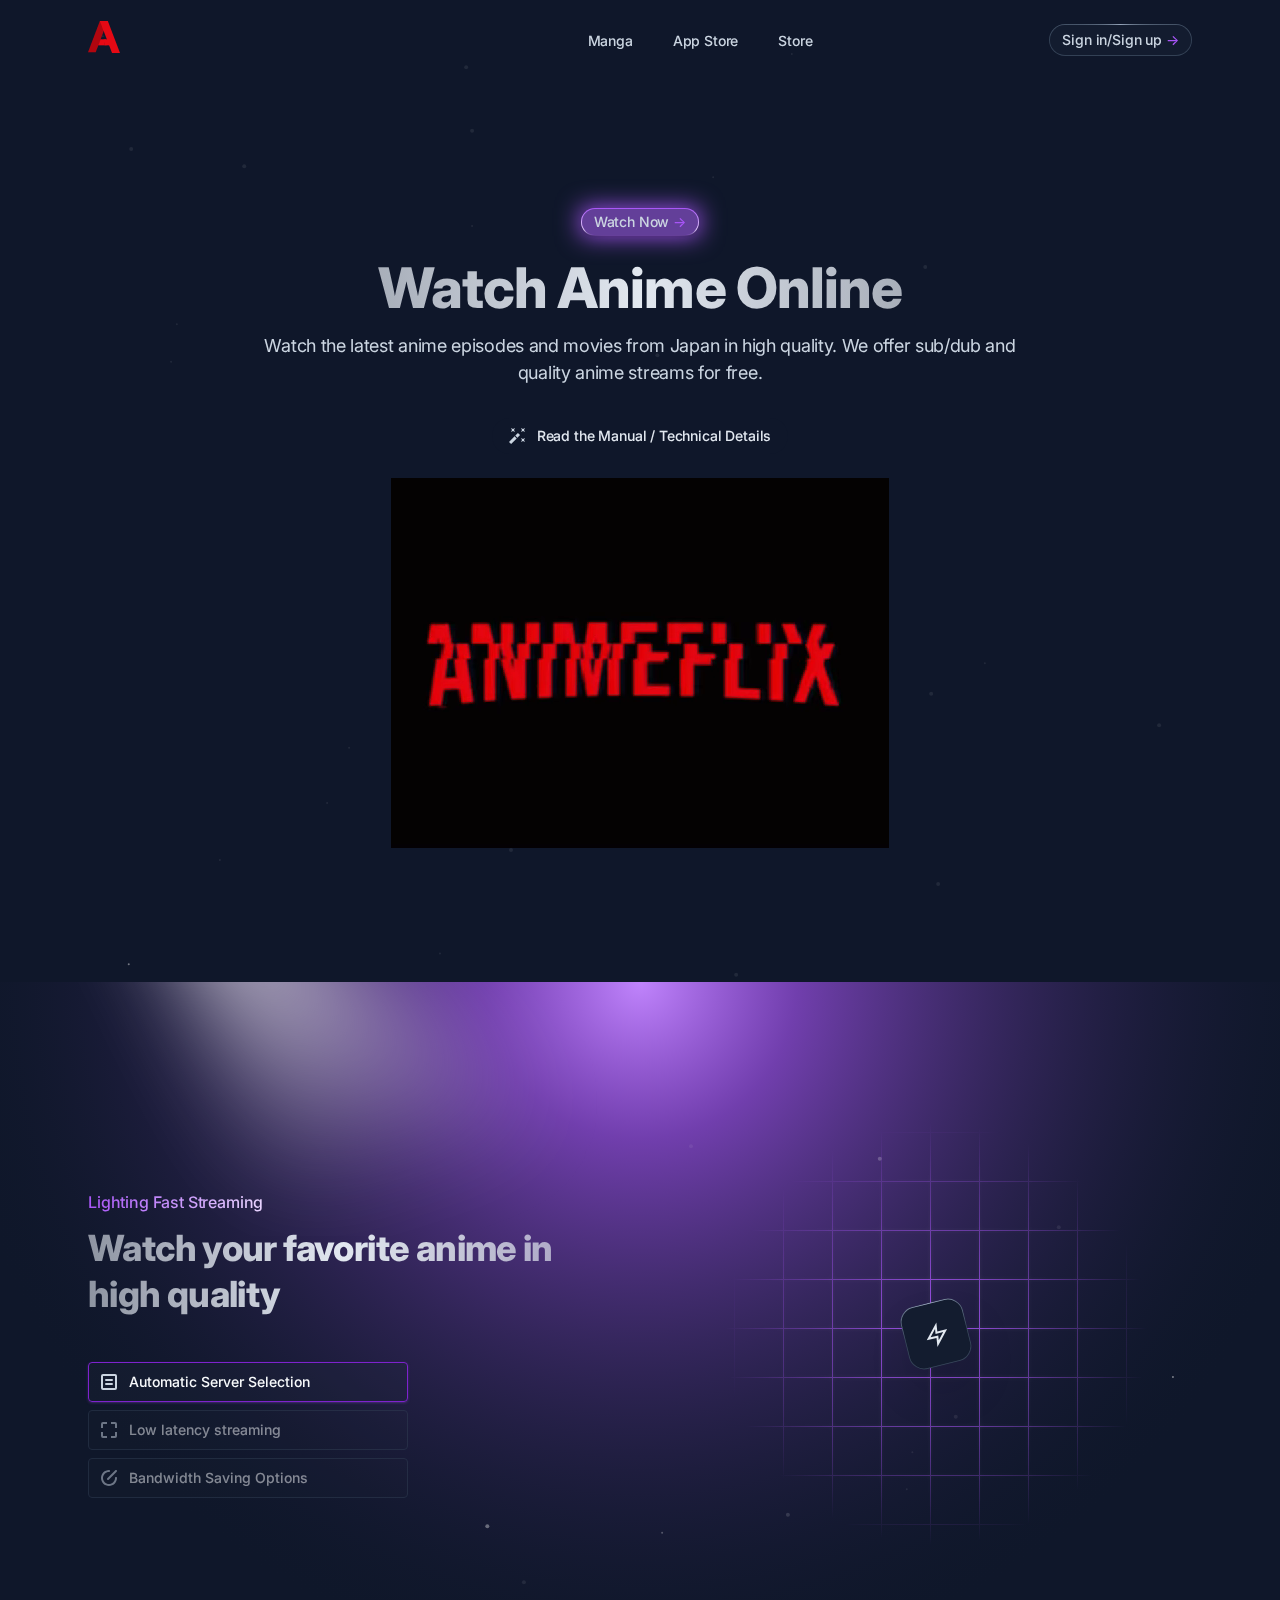
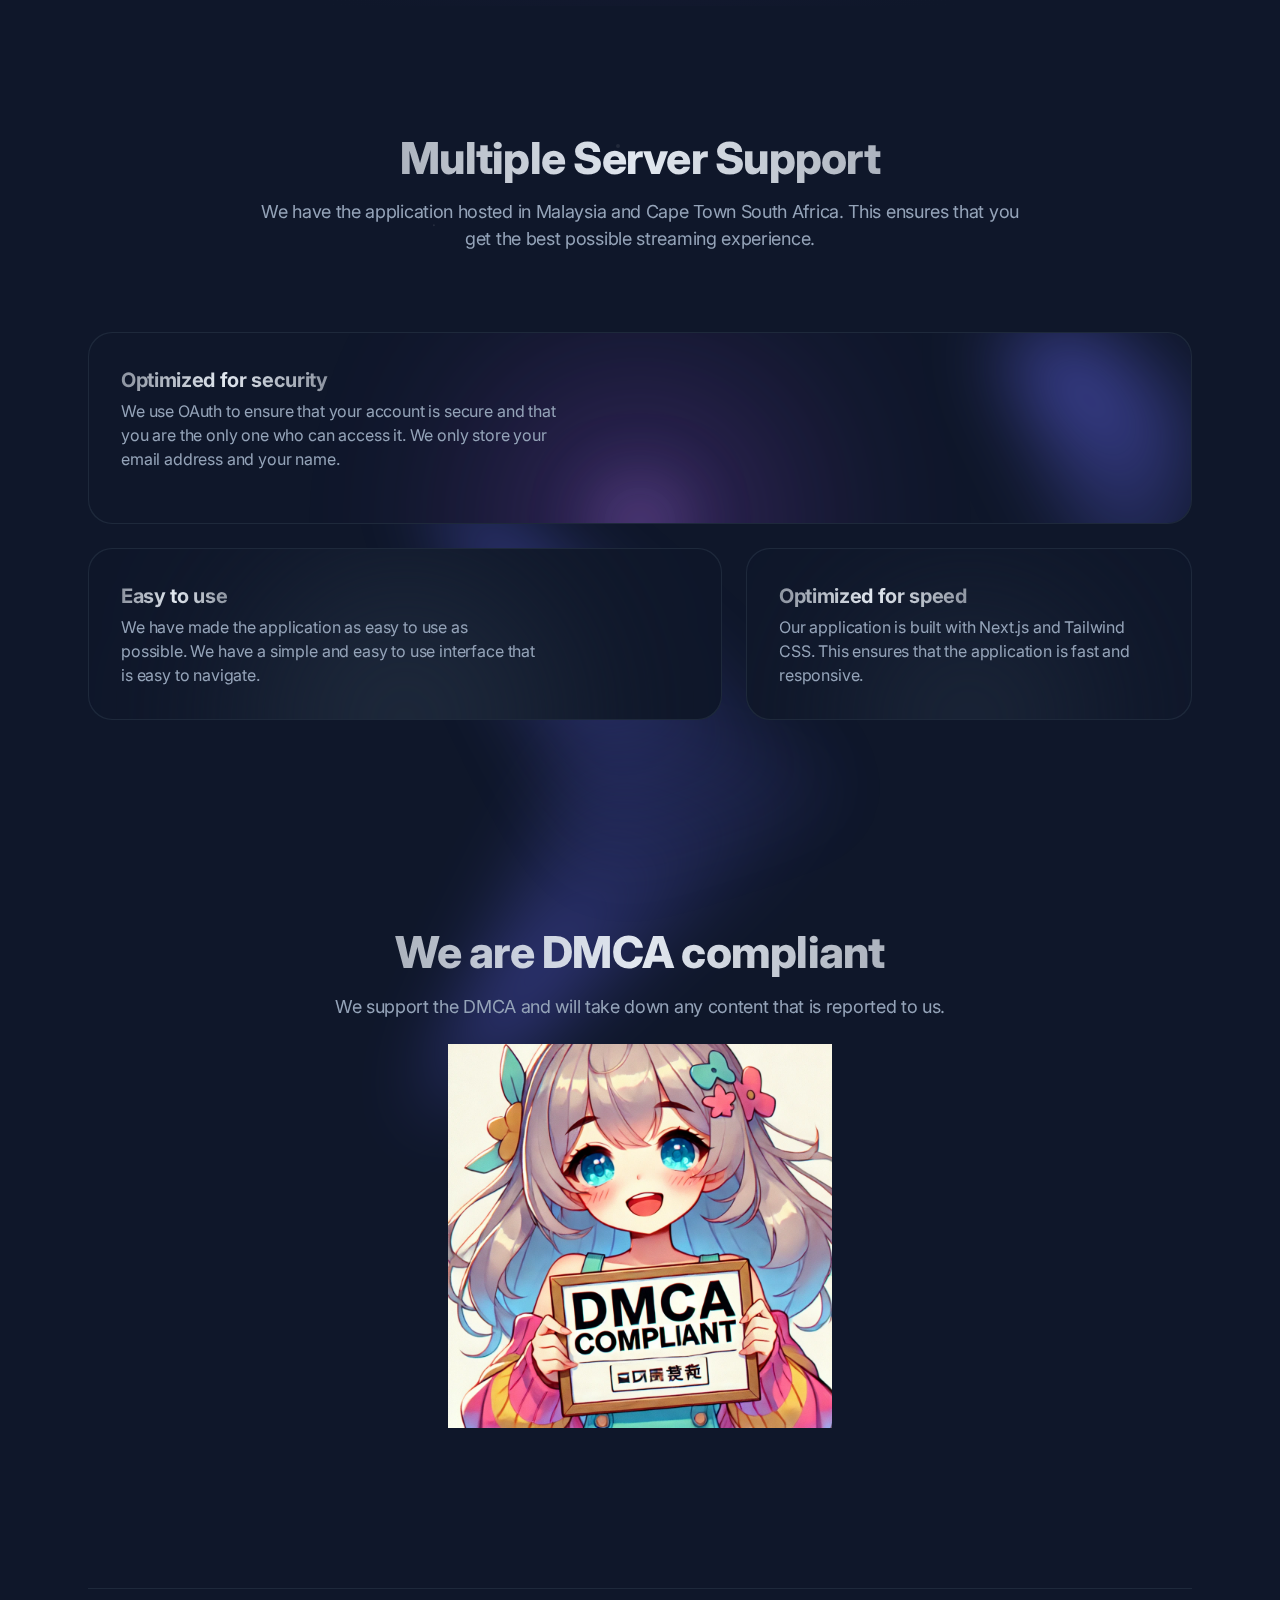
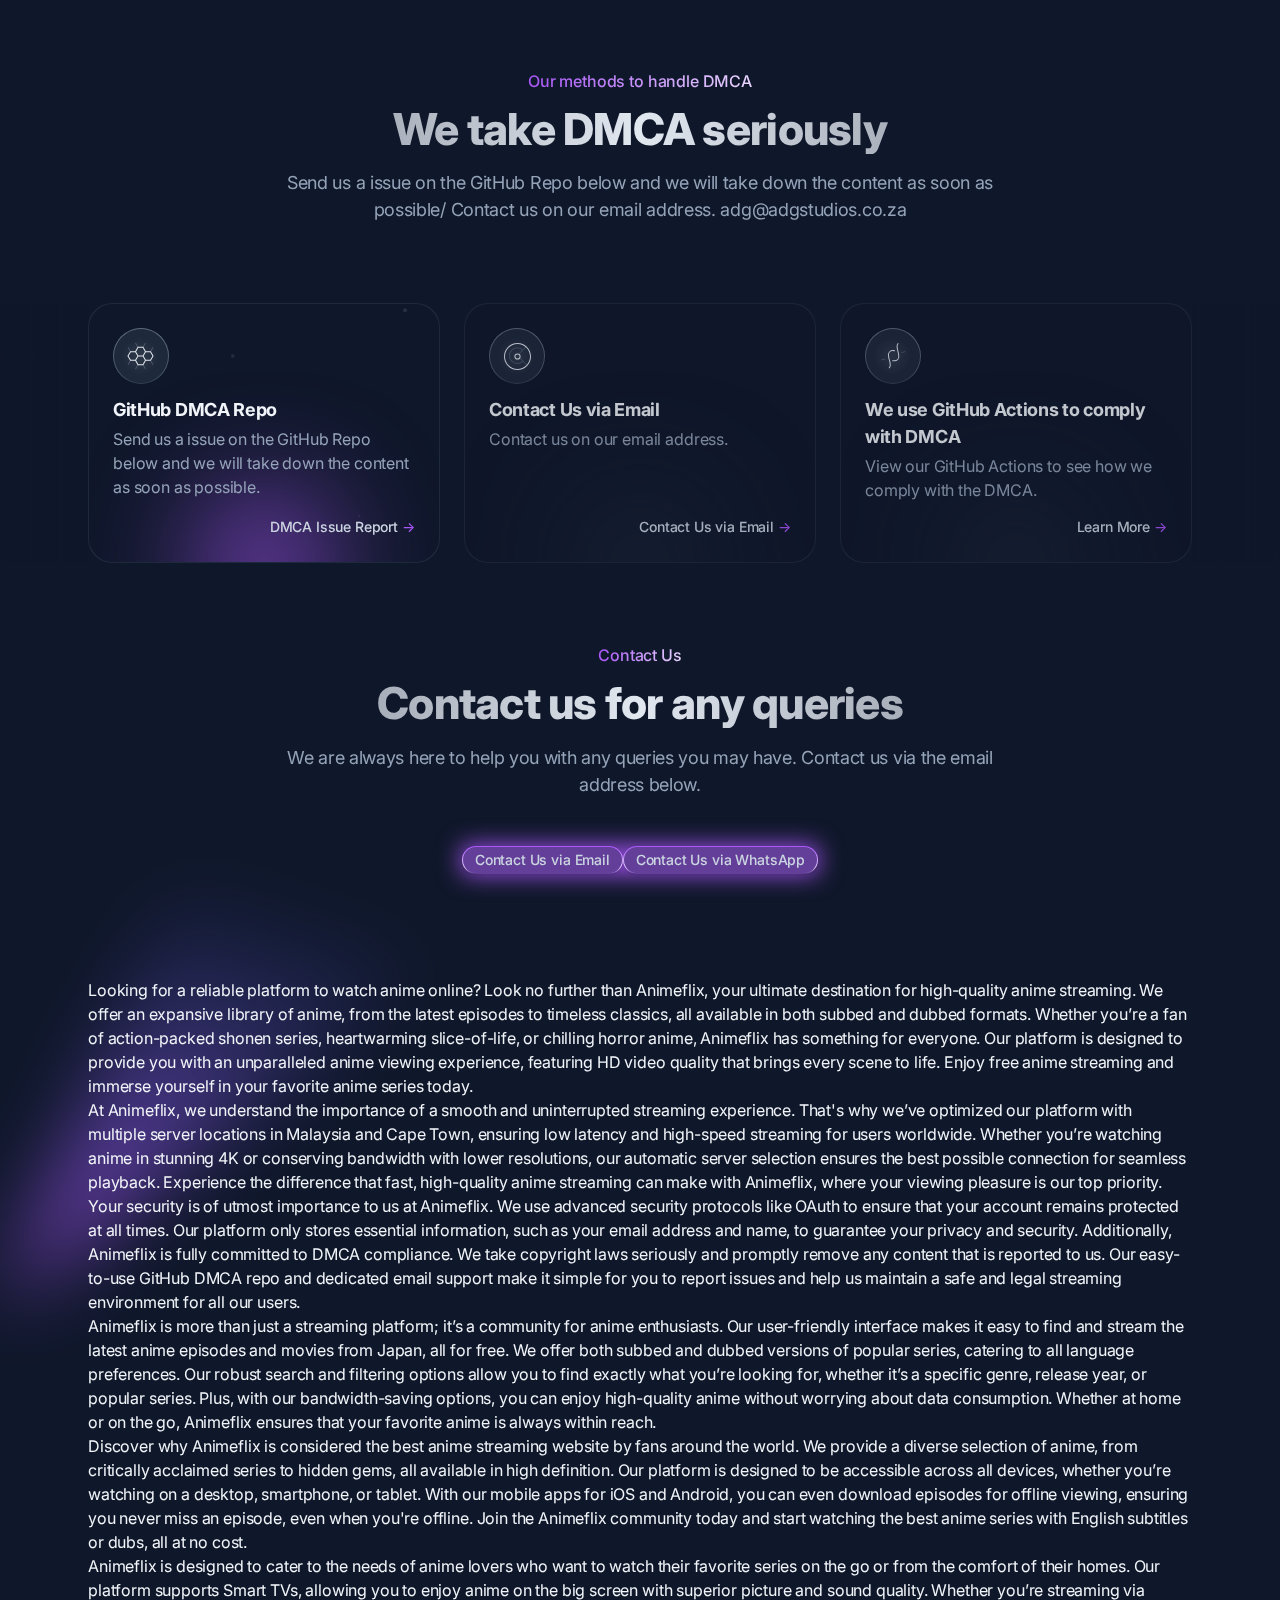
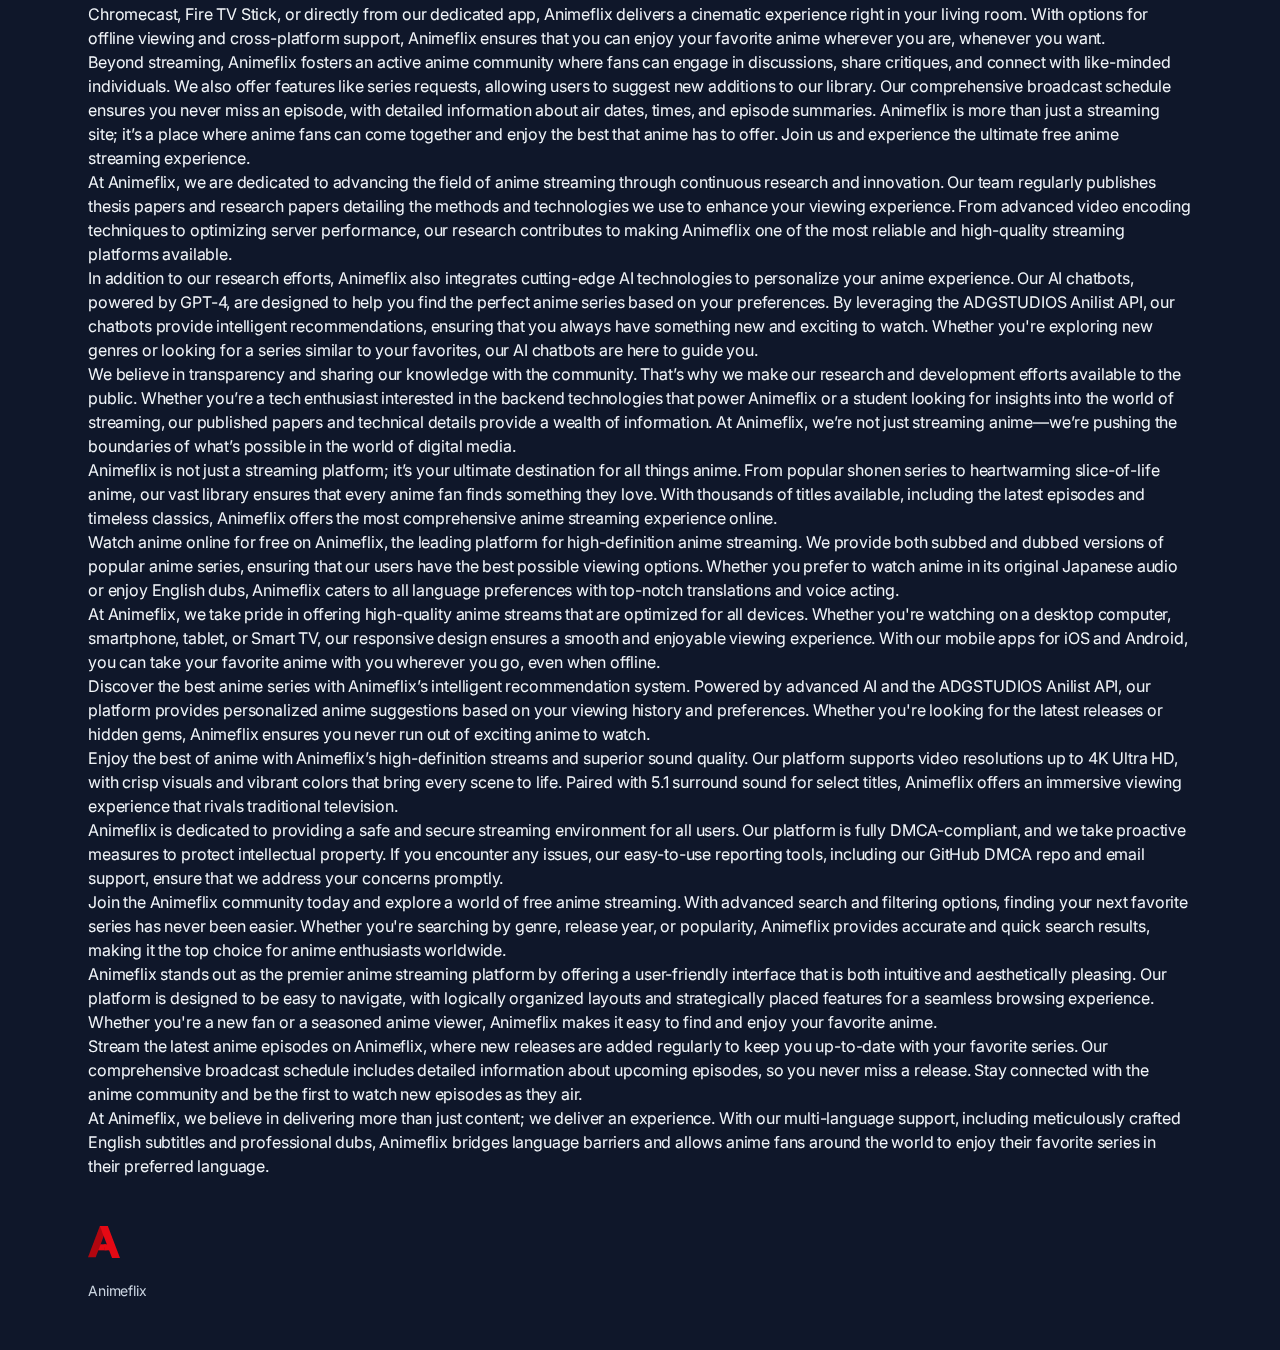
==== commit 1e816328: "Patch" ====
--- a/index.html
+++ b/index.html
@@ -175,7 +175,7 @@
                             <div class="cr8dw">
                                 <div class="cnna9 c1mpe ccqfq ctaxy cwban c27r3">
                                     <a class="cfhua c272e cpm5o c8isz c0z2s c1mpe ccqfq cit3o cx3jz cgi3a cqxsj c27r3 coqcu cfl4k c1xwr cq2yg"
-                                        href="https://anime.adgstudios.co.za">
+                                        href="https://anime.adgstudios.co.za/library">
                                         <span class="c2sao cwban c27r3">
                                             Watch Now <span
                                                 class="c9pof c406y cxxyq c3fbv cx3jz cgi3a cqzh1">-&gt;</span>
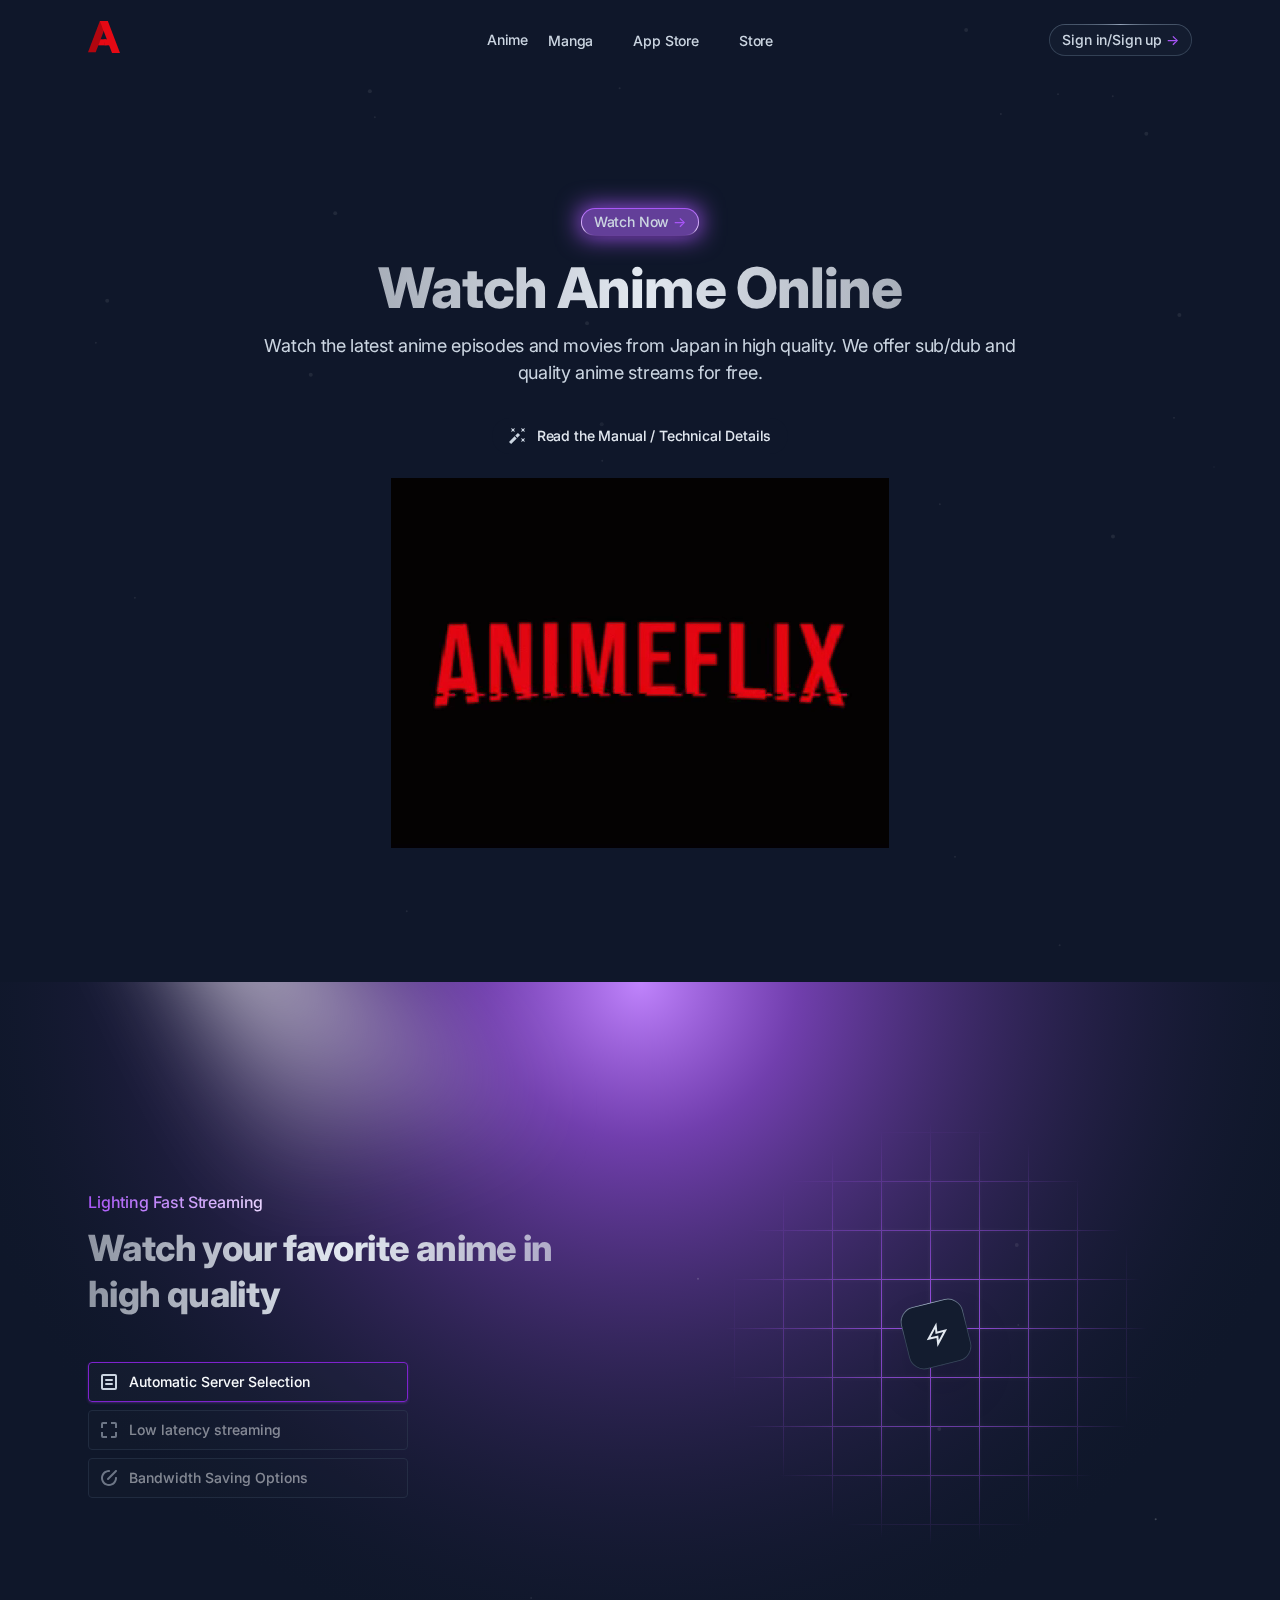
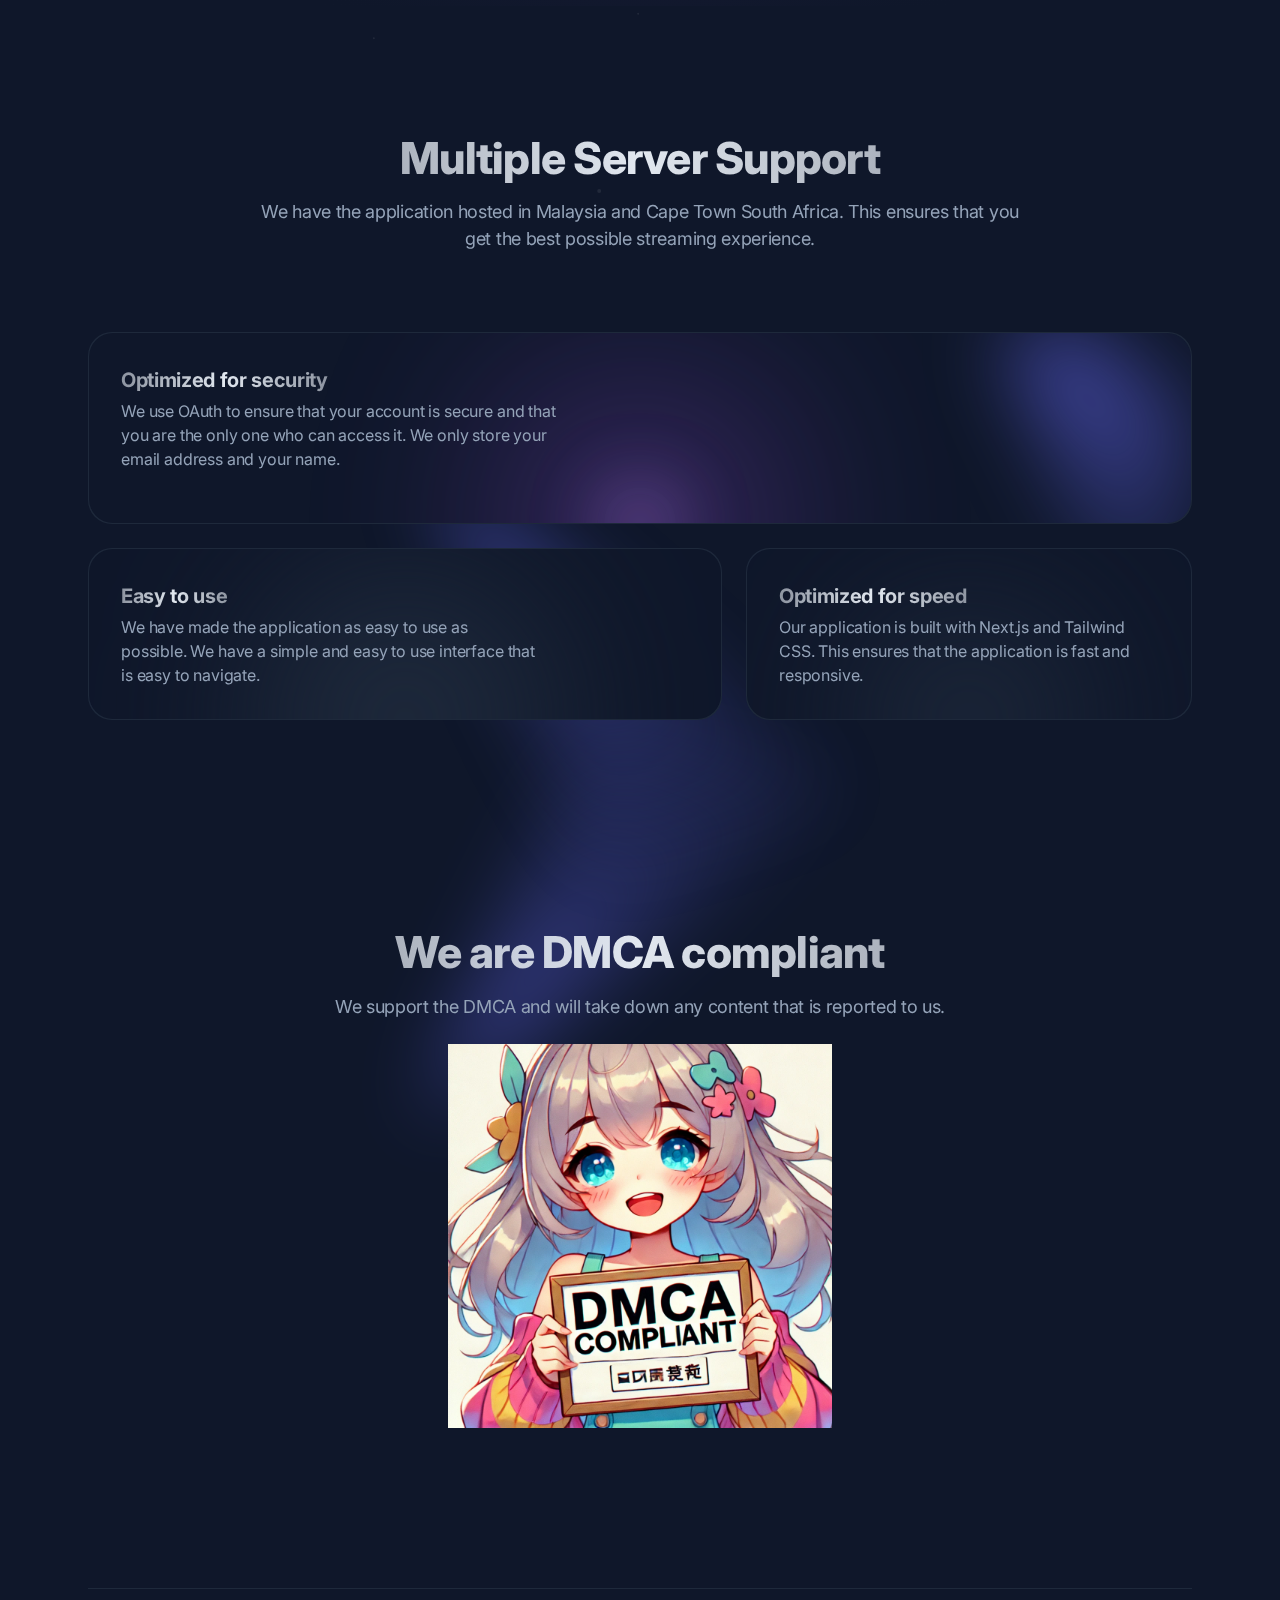
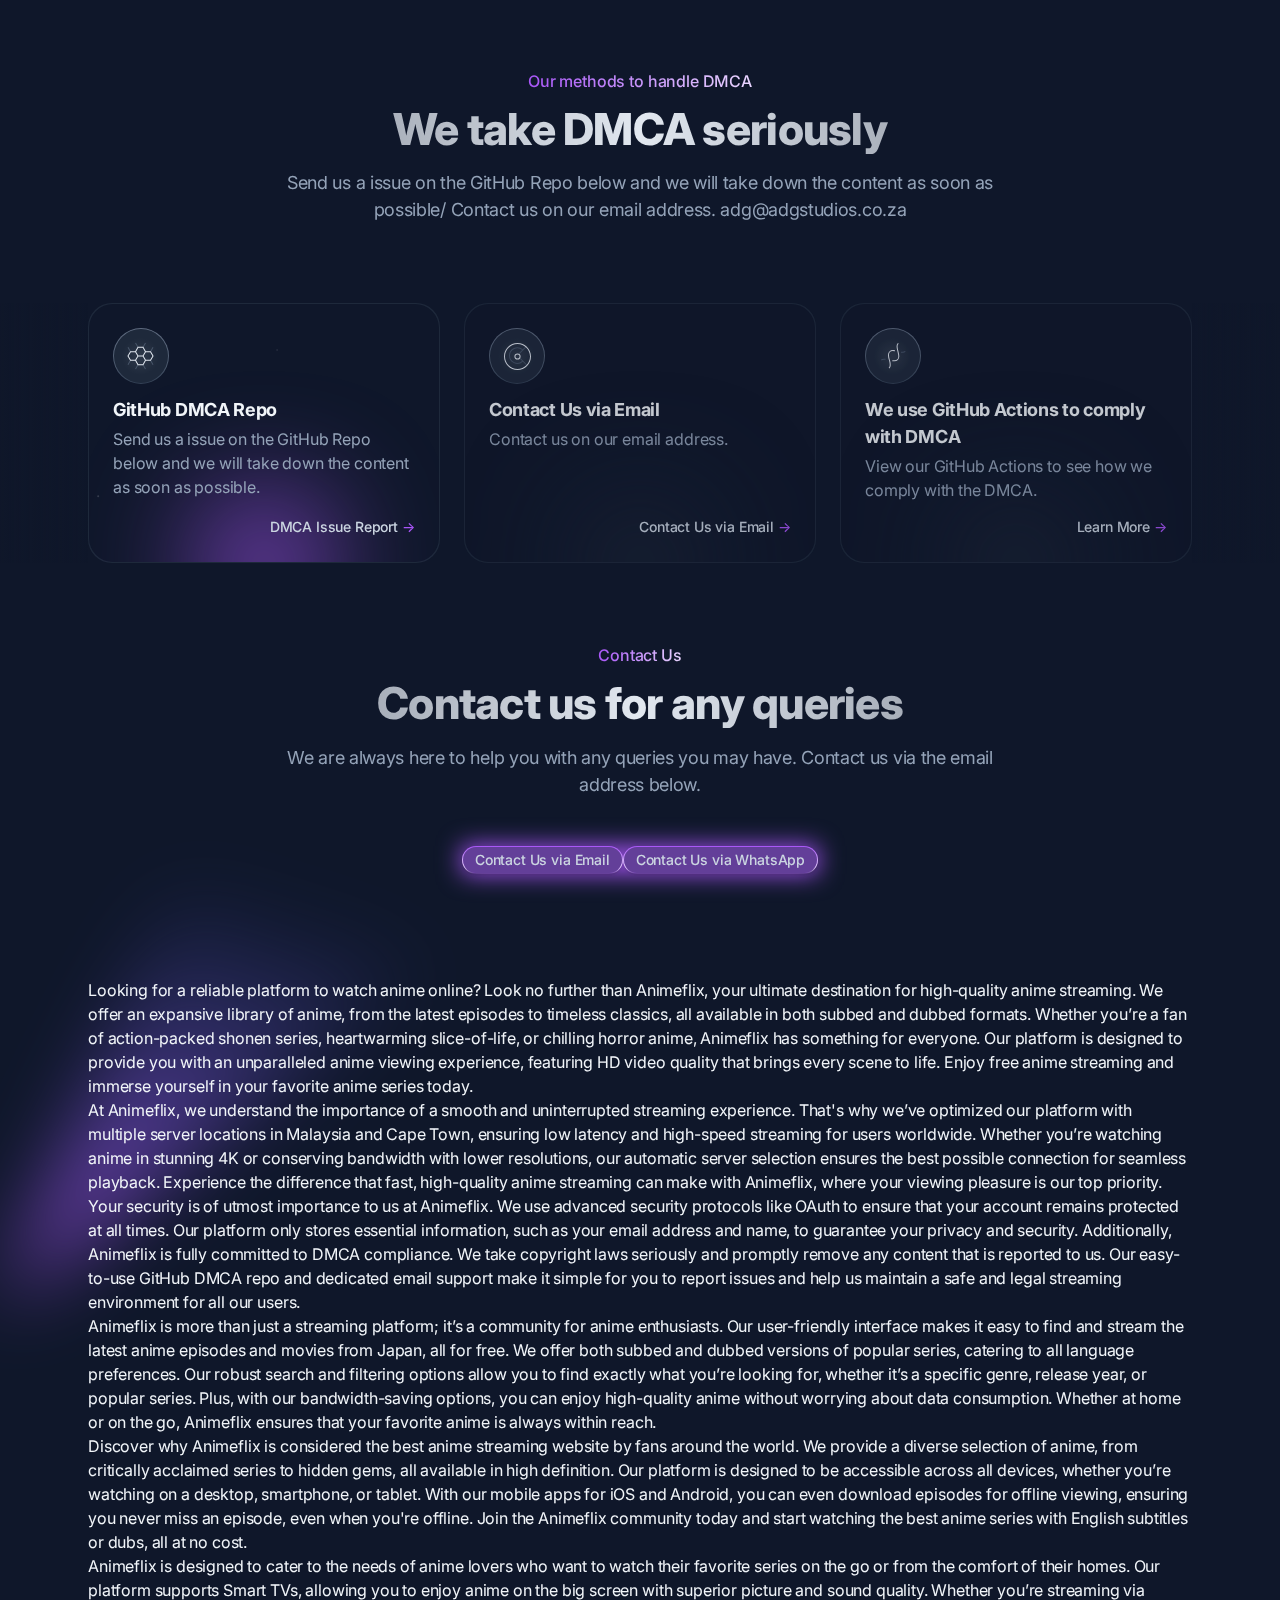
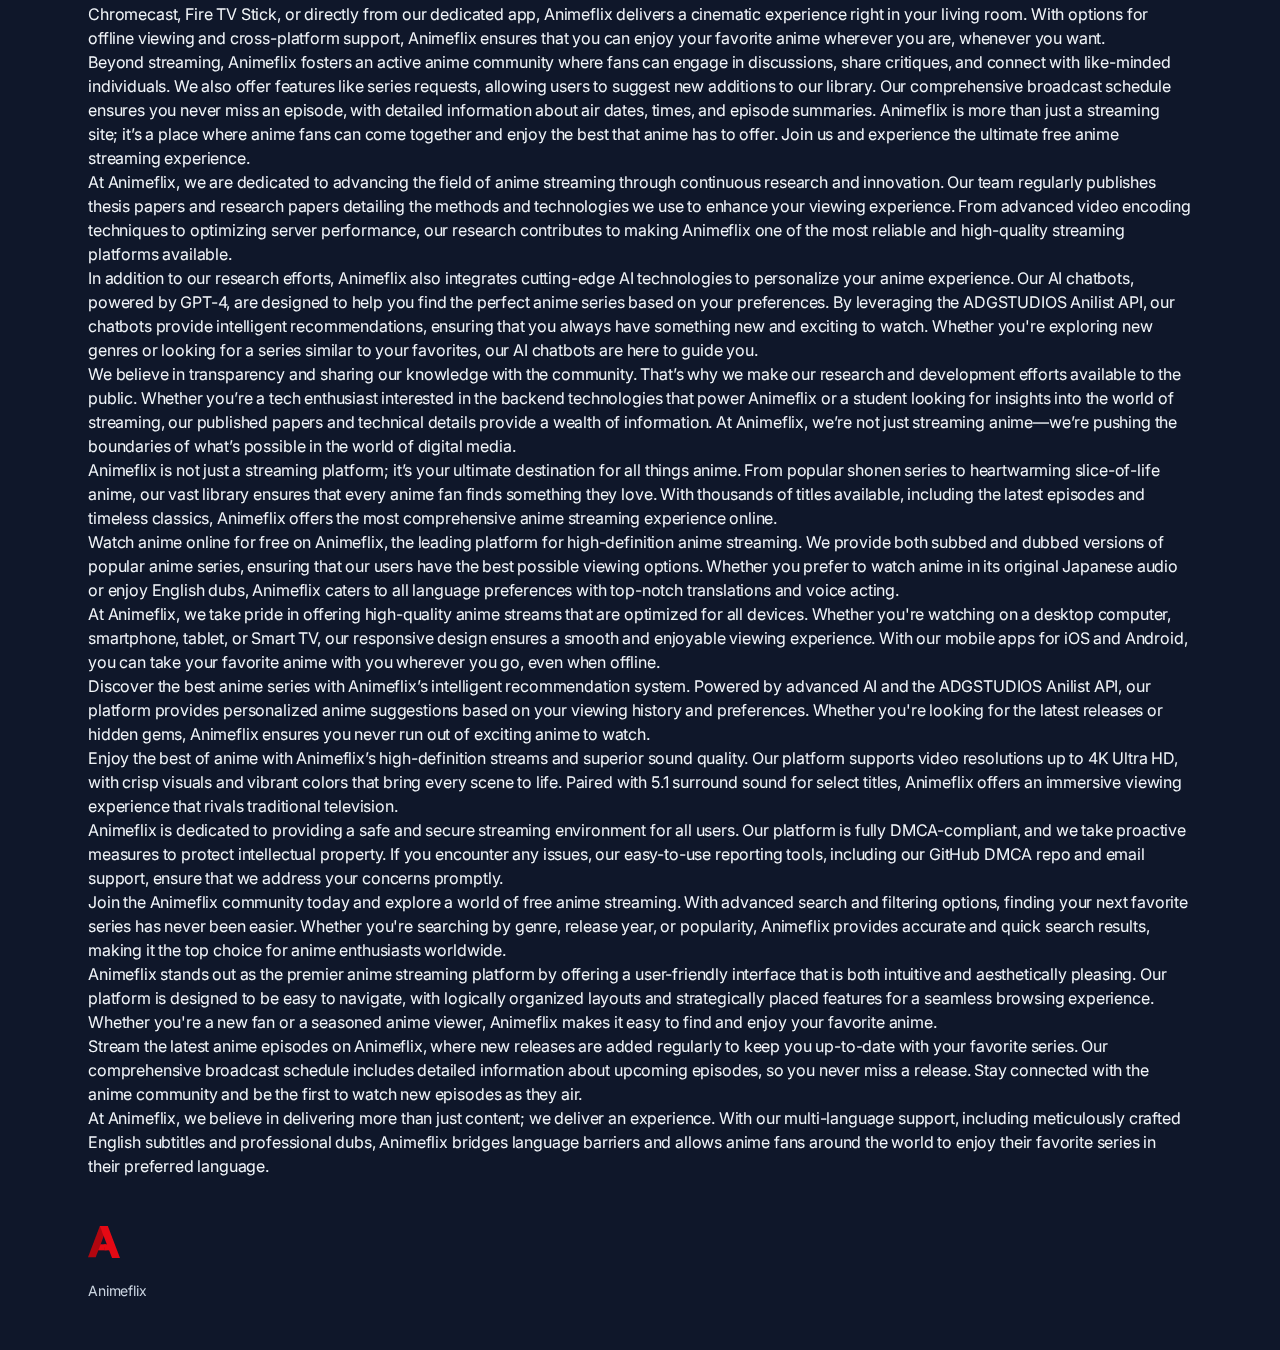
==== commit 06192a4e: "Patch" ====
--- a/index.html
+++ b/index.html
@@ -83,8 +83,8 @@
                         <!-- Desktop menu links -->
                         <ul class="csqqr c2sao cbsu6 c4agq c9wgl">
                             <li>
-                                <a class="c0z2s cit3o cx3jz ccqx1 cgi3a cqxsj ch2qt cvdvu ciz32"
-                                    href="https://animeflix.co.za">
+                                <a class="c0z2s cit3o ccqx1 coow7 cvdvu c4agq"
+                                    href="https://anime.adgstudios.co.za/library">Anime</a>                                        
                             </li>
                             <li>
                                 <a class=" c0z2s cit3o cx3jz ccqx1 cgi3a cqxsj ch2qt cvdvu ciz32"
@@ -140,12 +140,17 @@
                             <ul class="c3d7q cy8oh c8nst coow7 cn544 ccyhi">
                                 <li>
                                     <a class="c0z2s cit3o ccqx1 coow7 cvdvu c4agq"
+                                        href="https://anime.adgstudios.co.za/library">Anime</a>                                        
+                                </li>
+                                <li>
+                                    <a class="c0z2s cit3o ccqx1 coow7 cvdvu c4agq"
                                         href="https://manga.adgstudios.co.za">Manga</a>
                                 </li>
                                 <li>
                                     <a class="c0z2s cit3o ccqx1 coow7 cvdvu c4agq"
                                         href="https://apps.adgstudios.co.za/">App Store</a>
                                 </li>
+                   
                             </ul>
                         </nav>
 
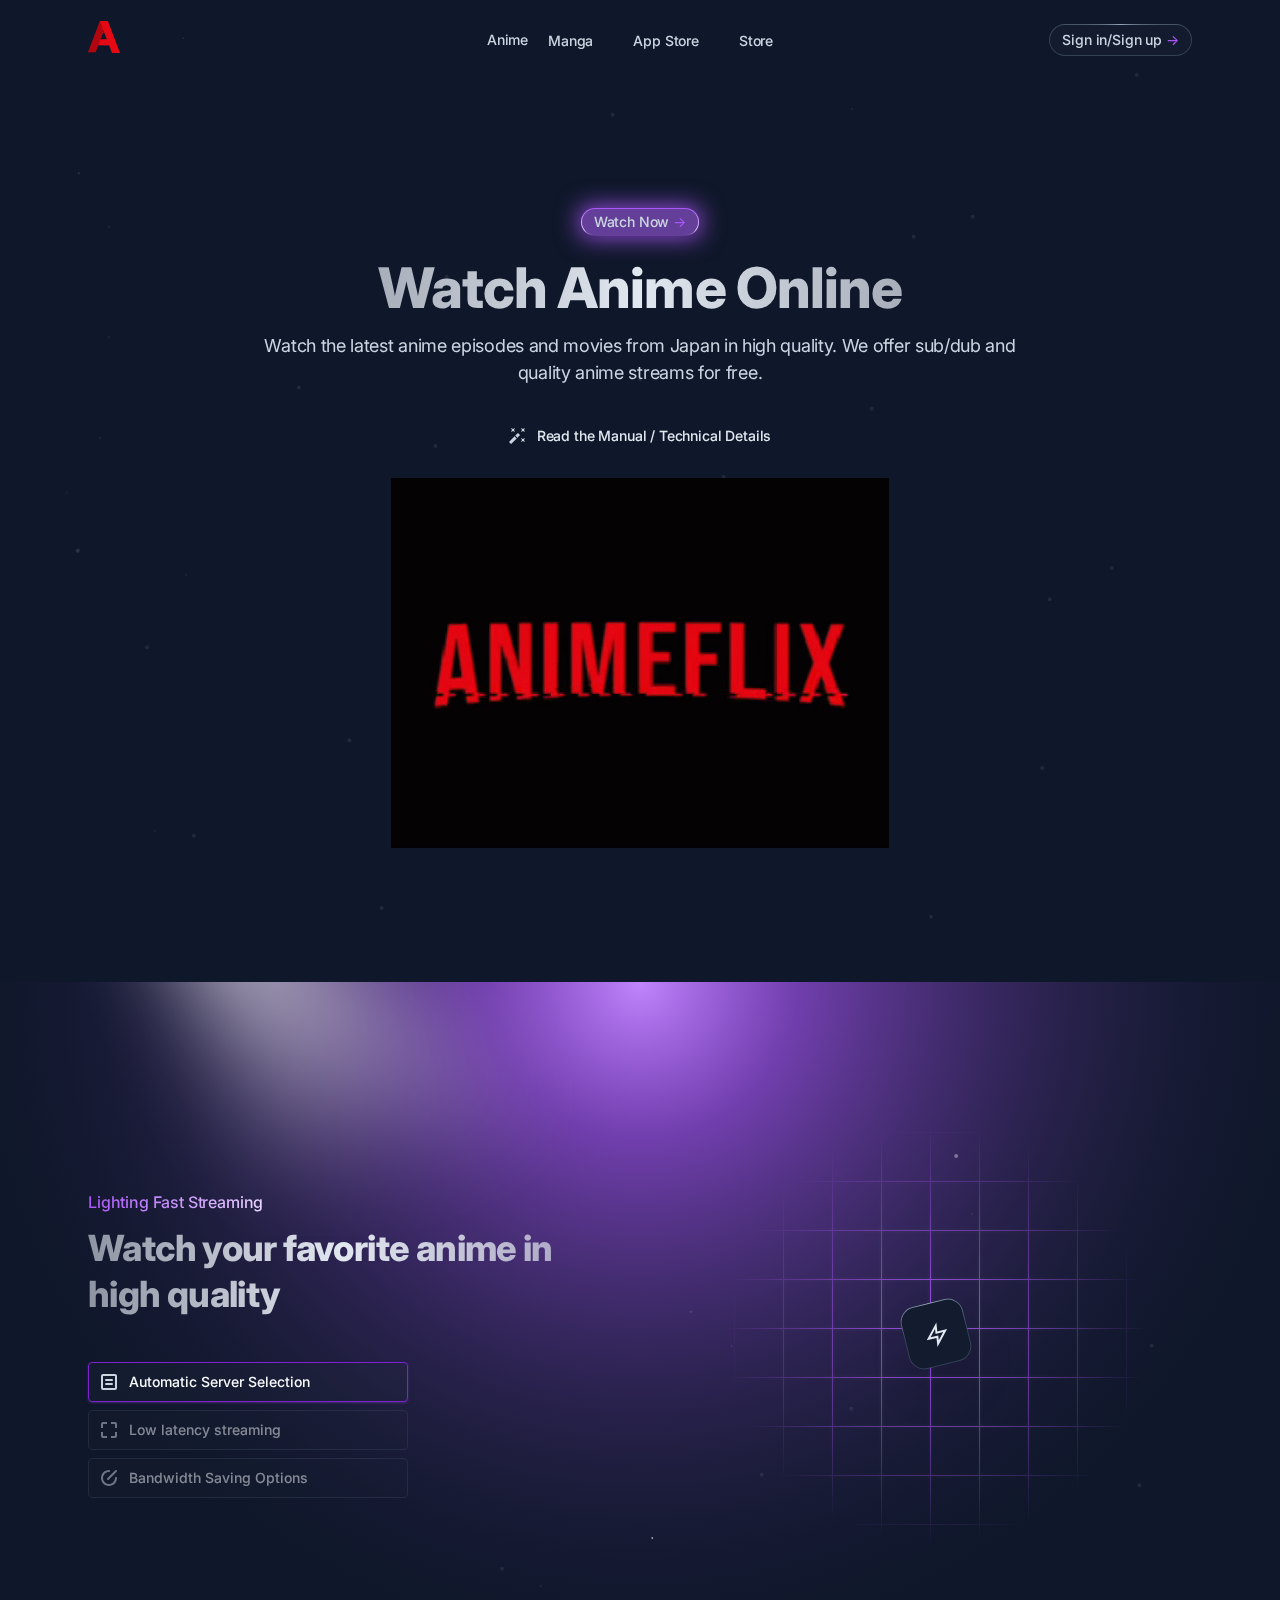
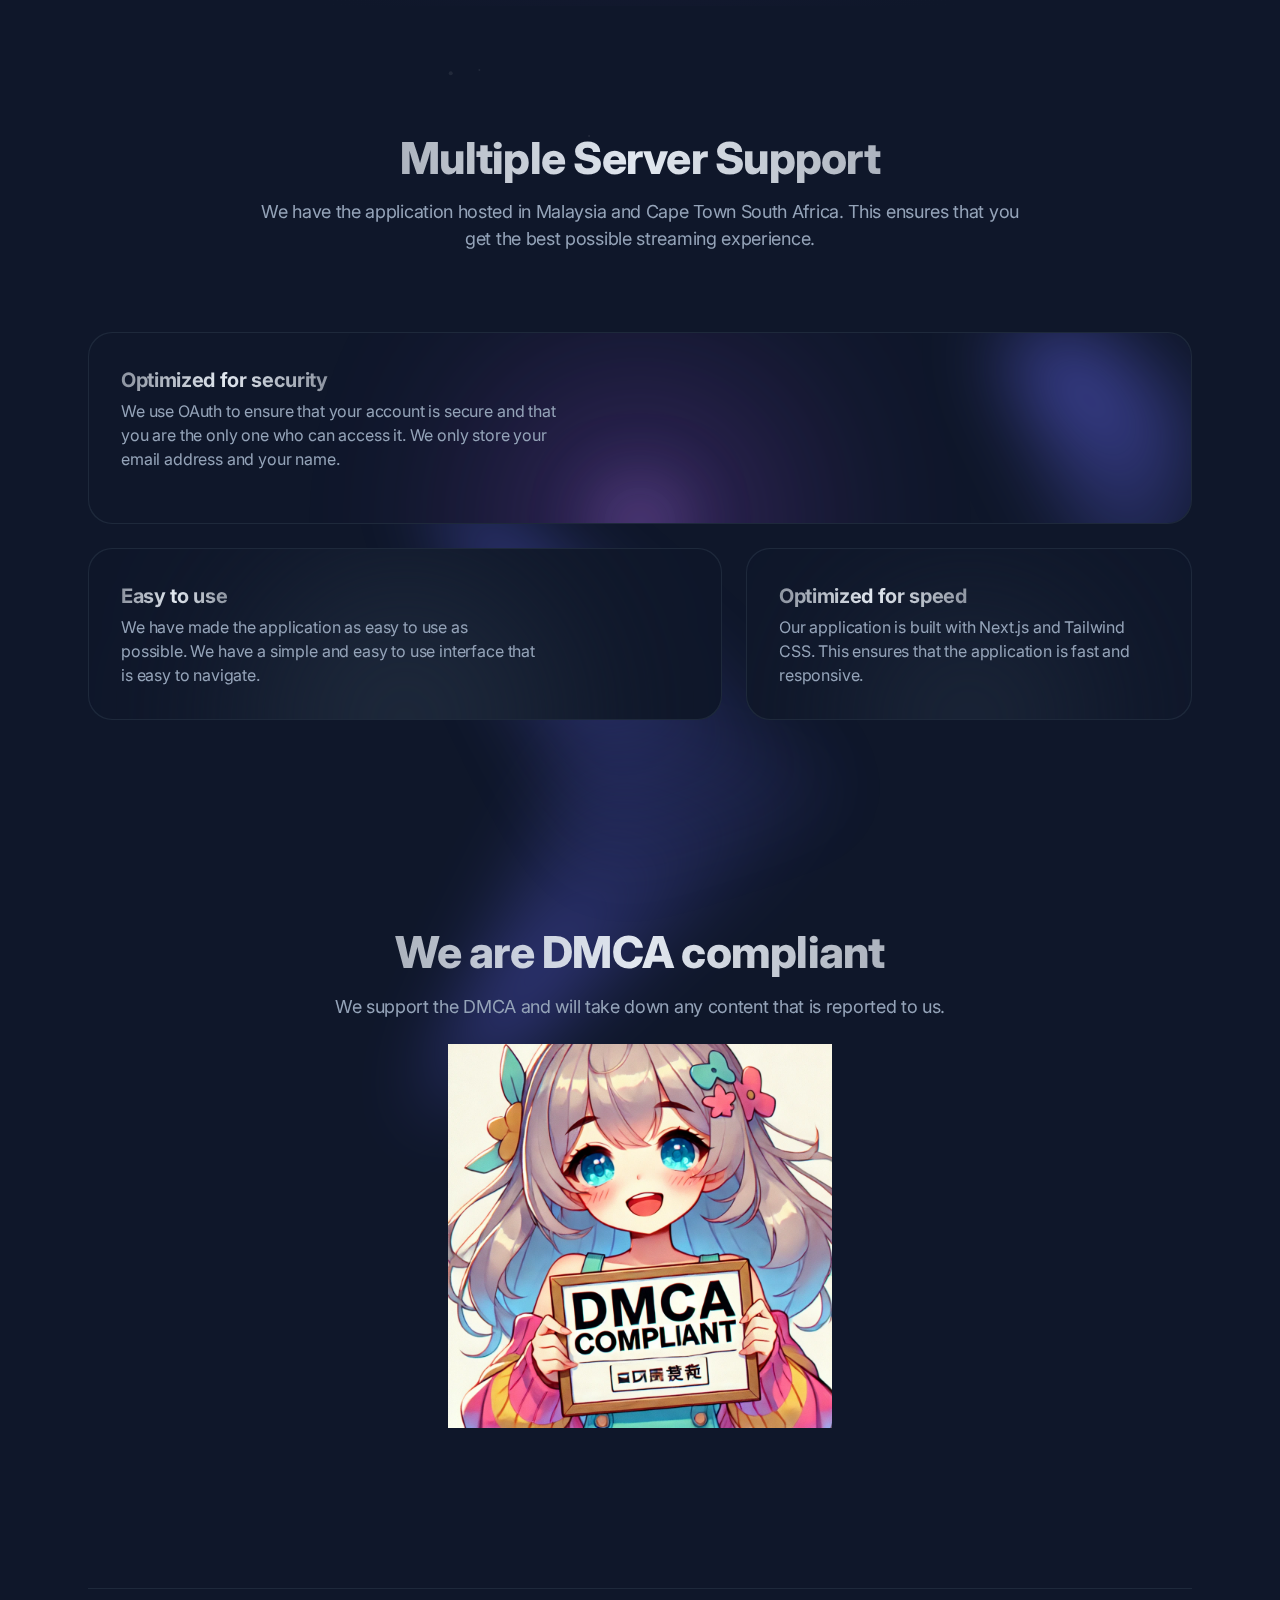
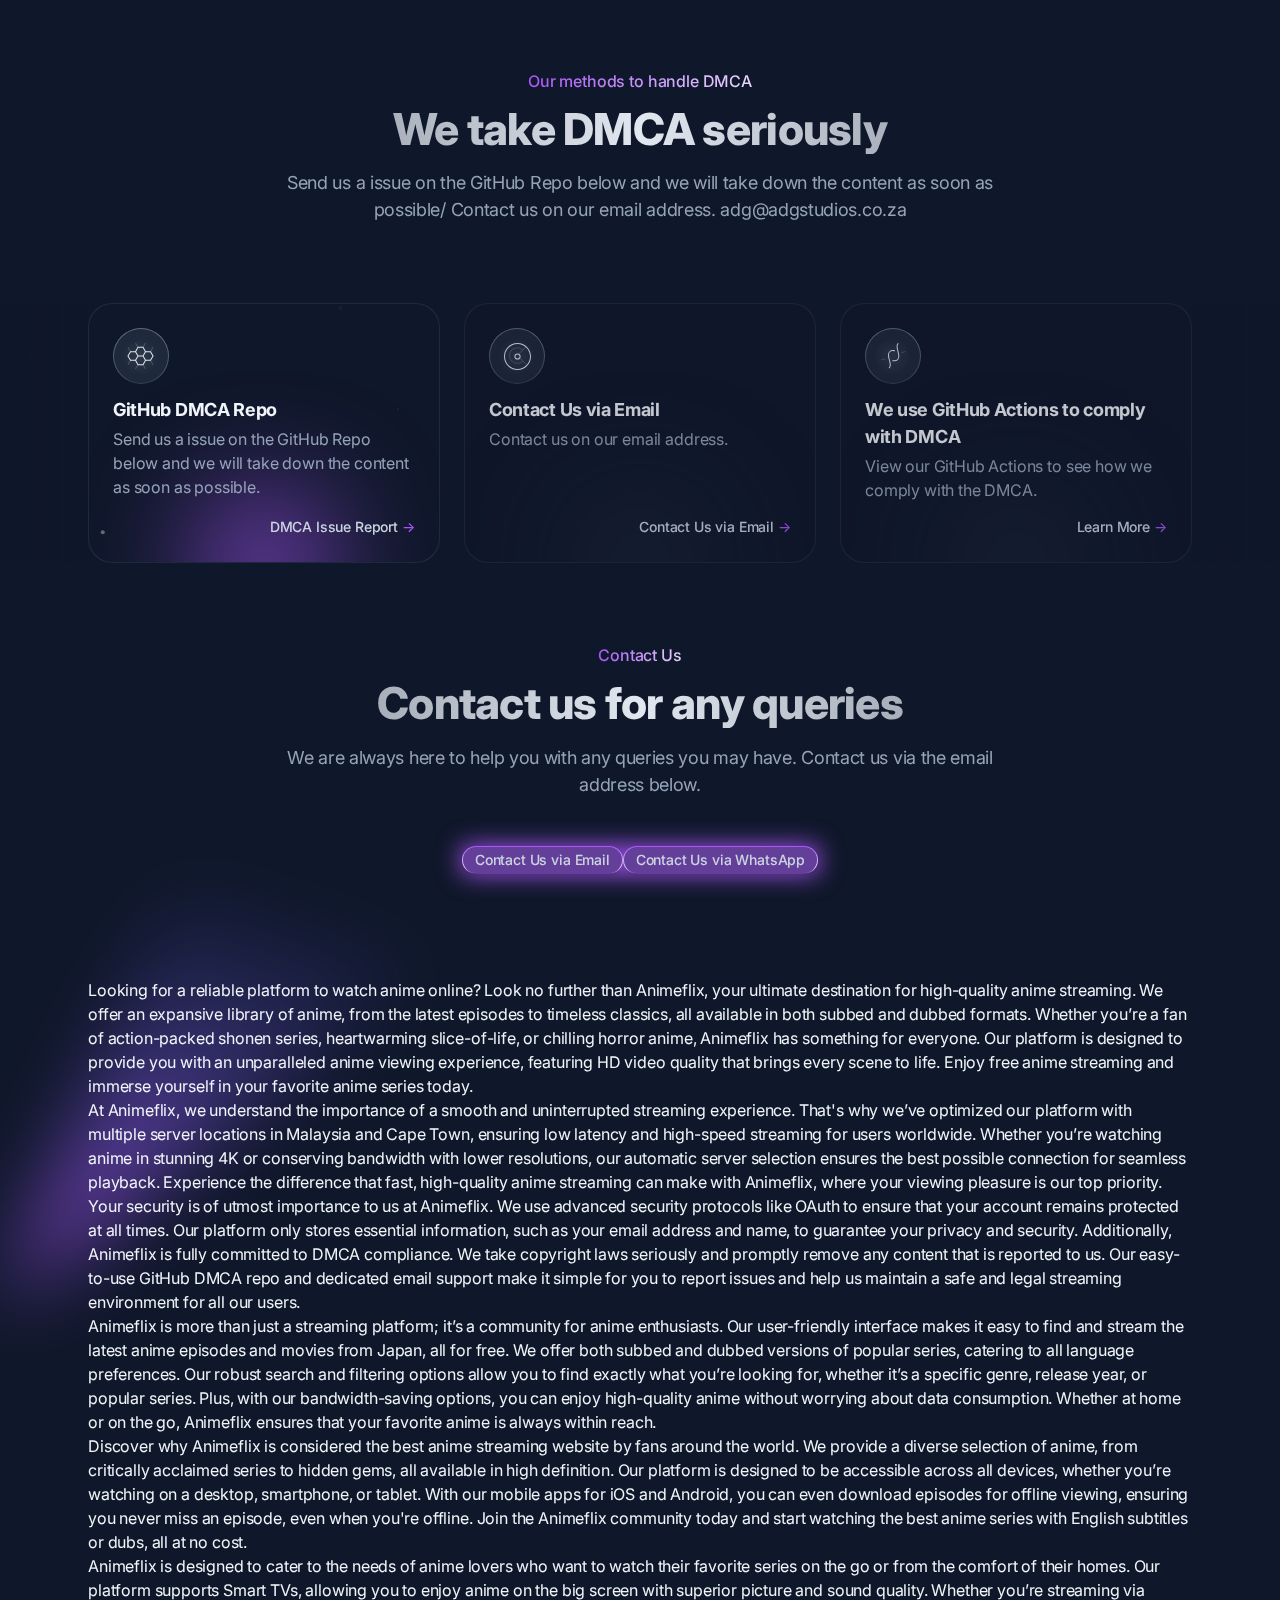
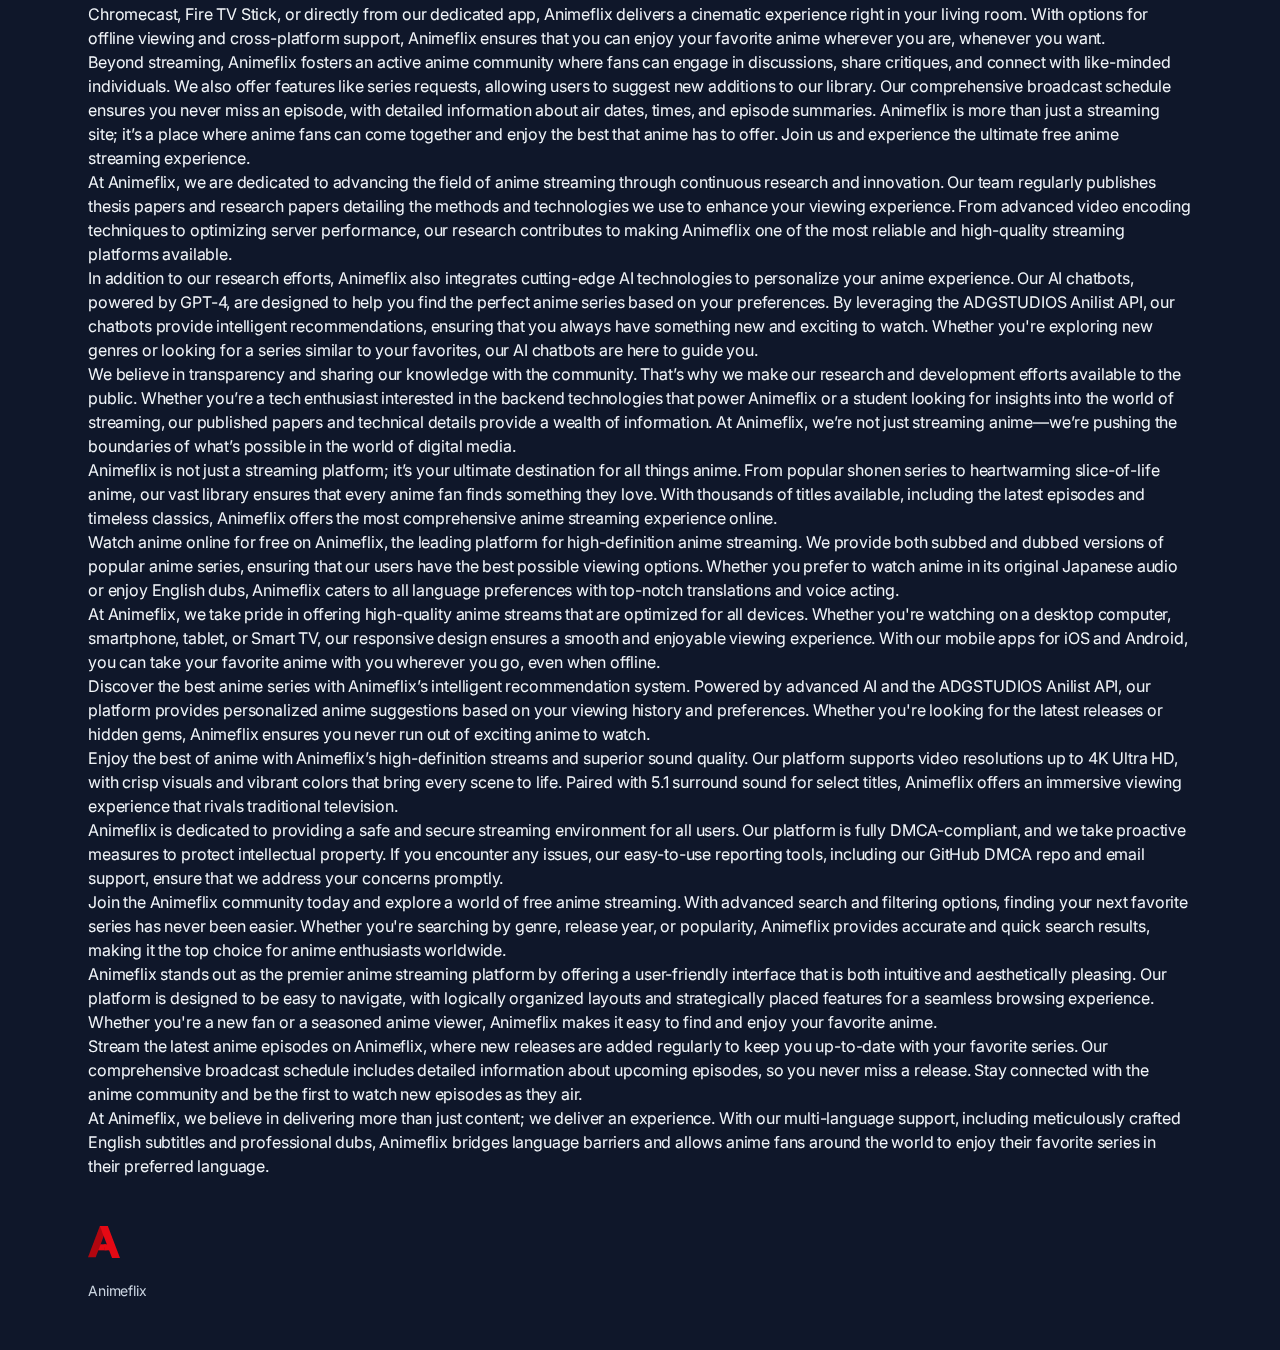
==== commit 98fcabfc: "Update index.html" ====
--- a/index.html
+++ b/index.html
@@ -108,7 +108,7 @@
                     <ul class="c2sao cq21c ci0vw c4agq">
                         <li class="cci1o">
                             <a class="c3d7q c272e cegg3 c8isz c0z2s c1mpe ccqfq cit3o cx3jz cgi3a cqxsj c27r3 cfl4k ca0gw cq2yg"
-                                href="https://animeflix.co.za">
+                                href="https://anime.adgstudios.co.za/login">
                                 <span class="c2sao cwban c27r3">
                                     Sign in/Sign up <span class="c9pof c406y cxxyq c3fbv cx3jz cgi3a cqzh1">-&gt;</span>
                                 </span>
@@ -1007,4 +1007,4 @@
 
 </body>
 
-</html>+</html>
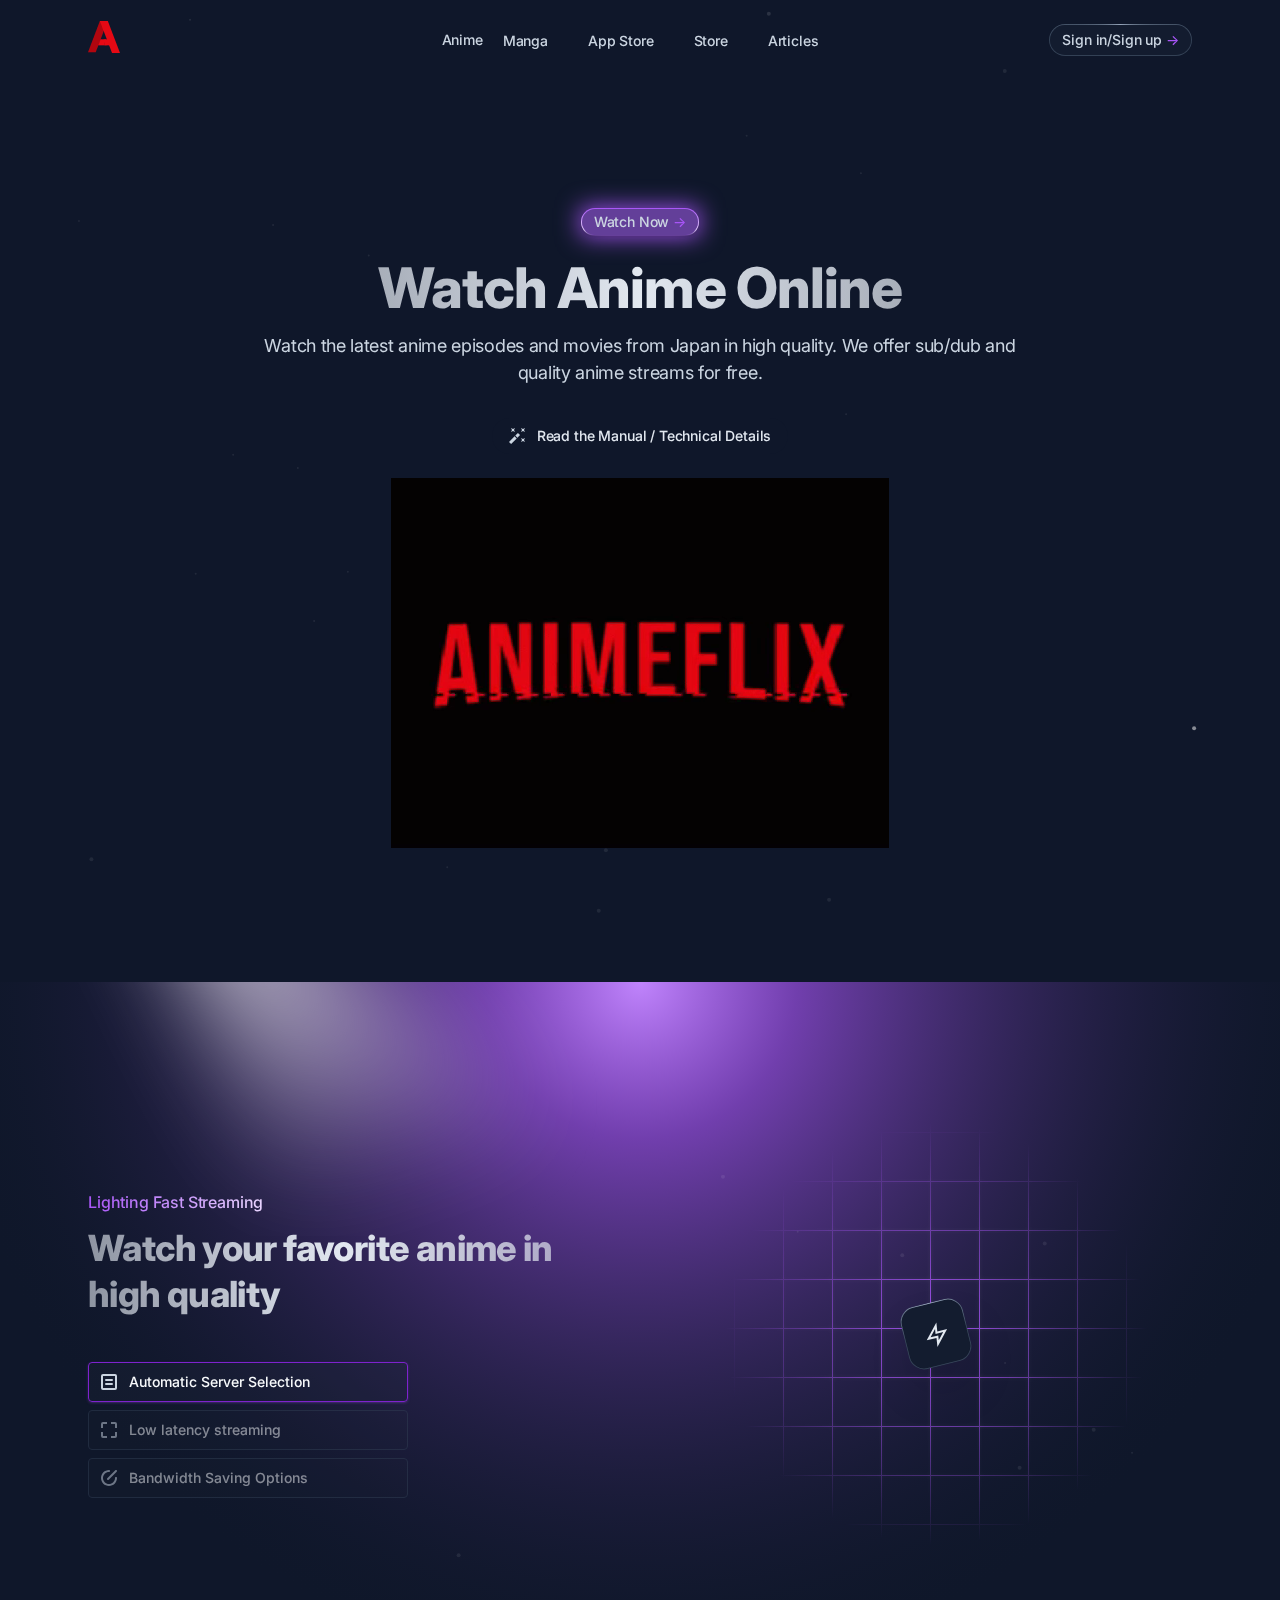
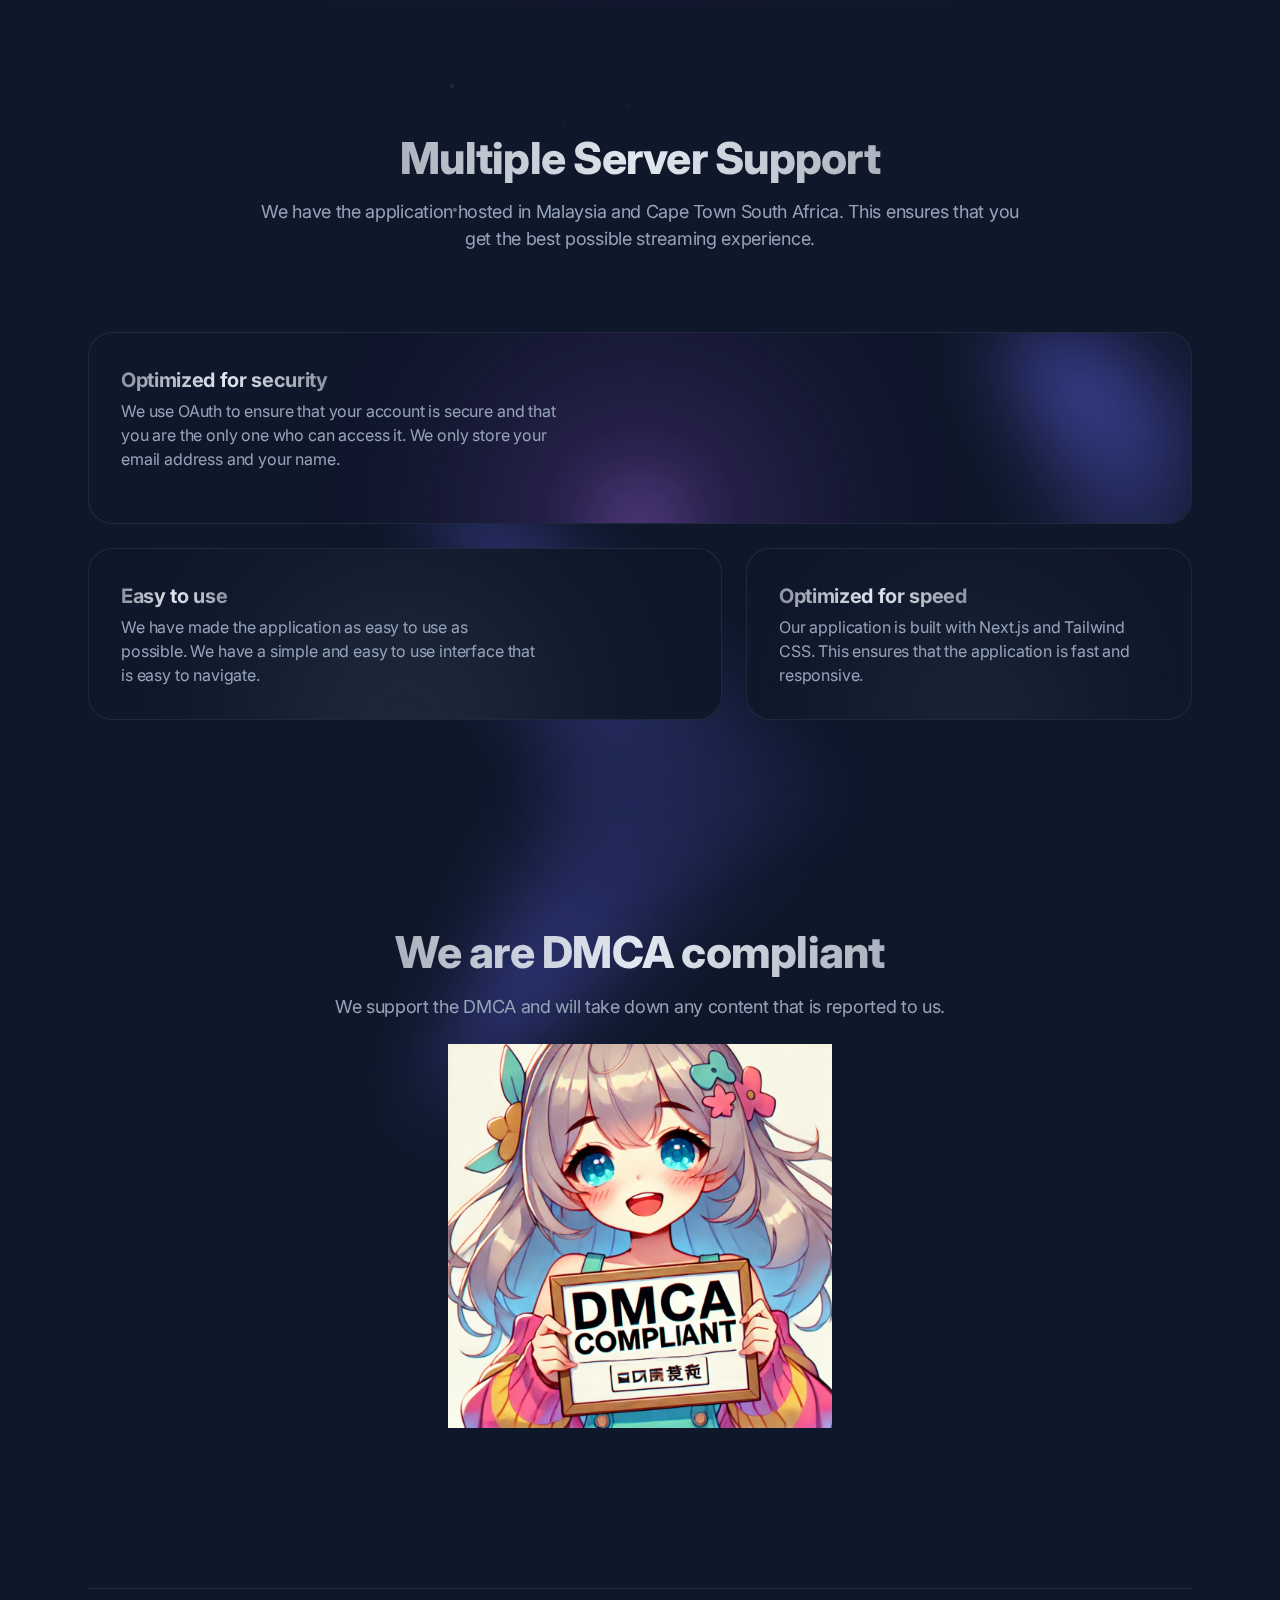
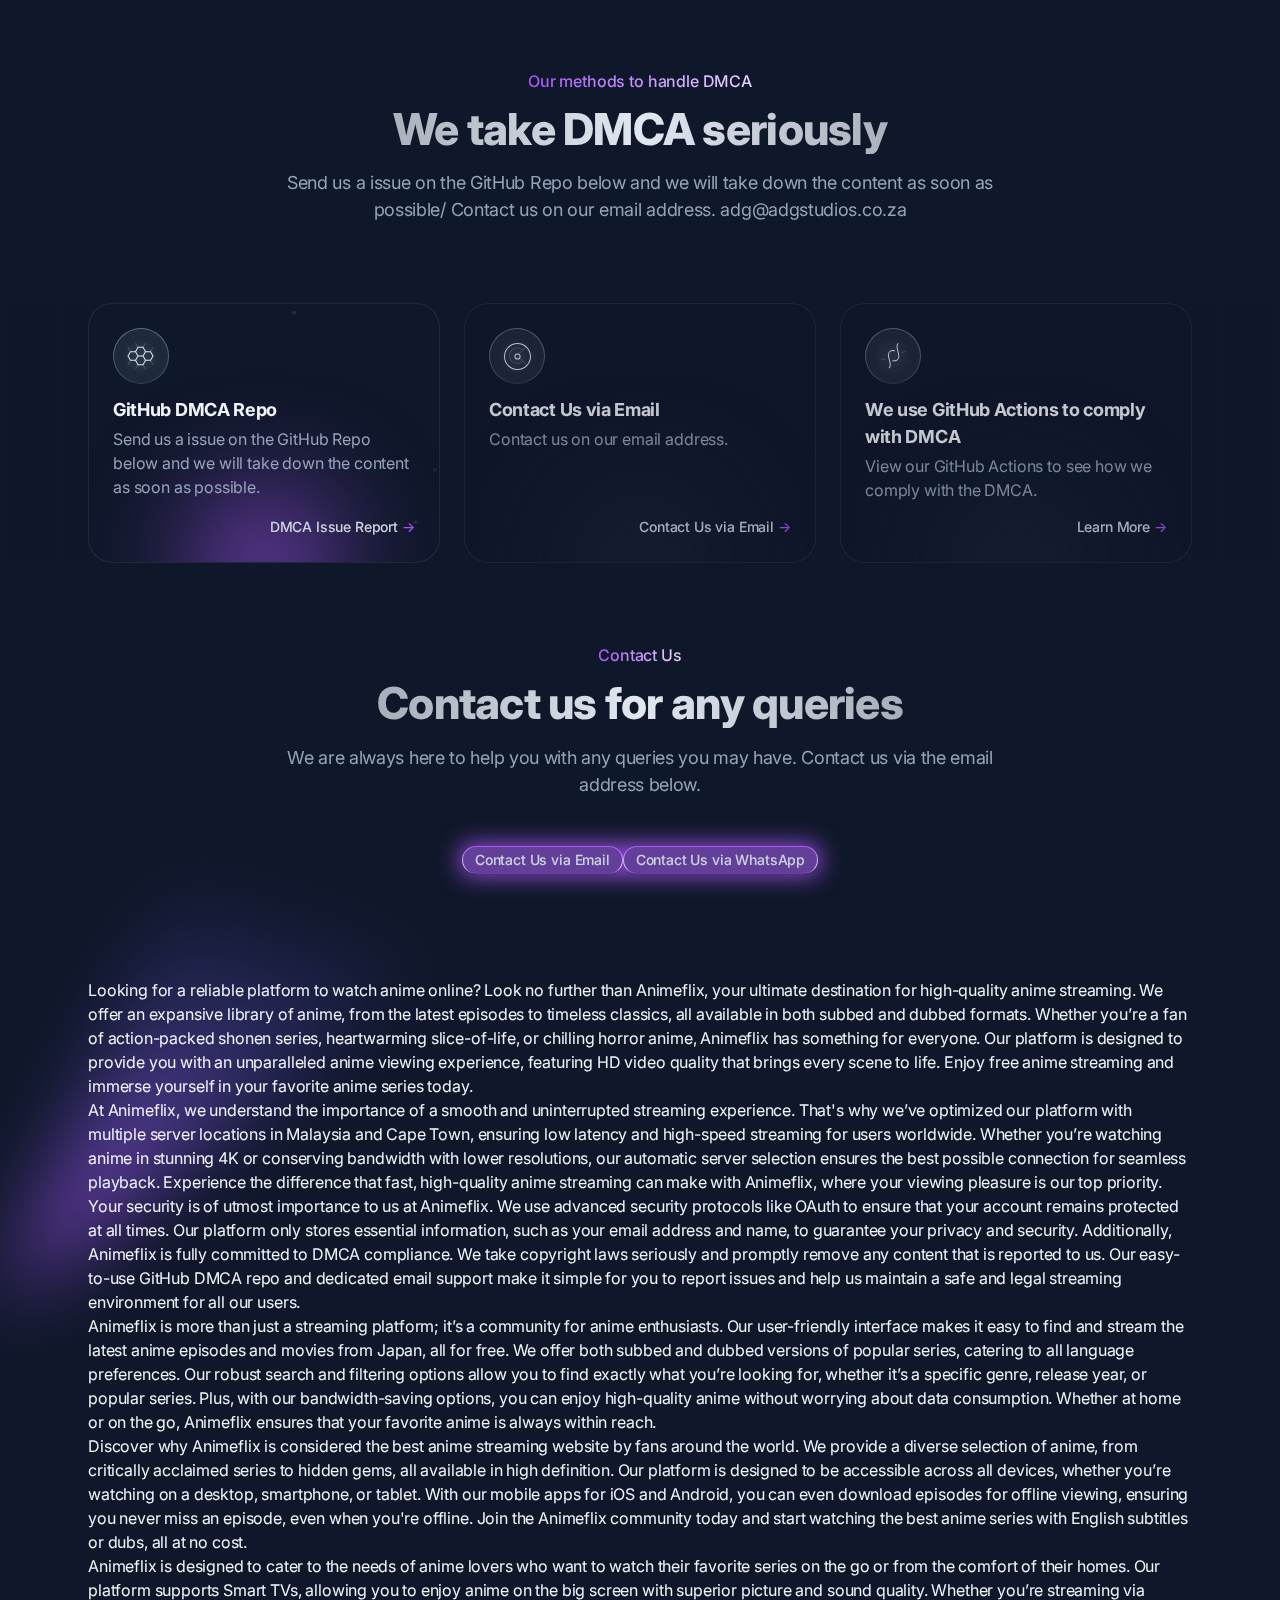
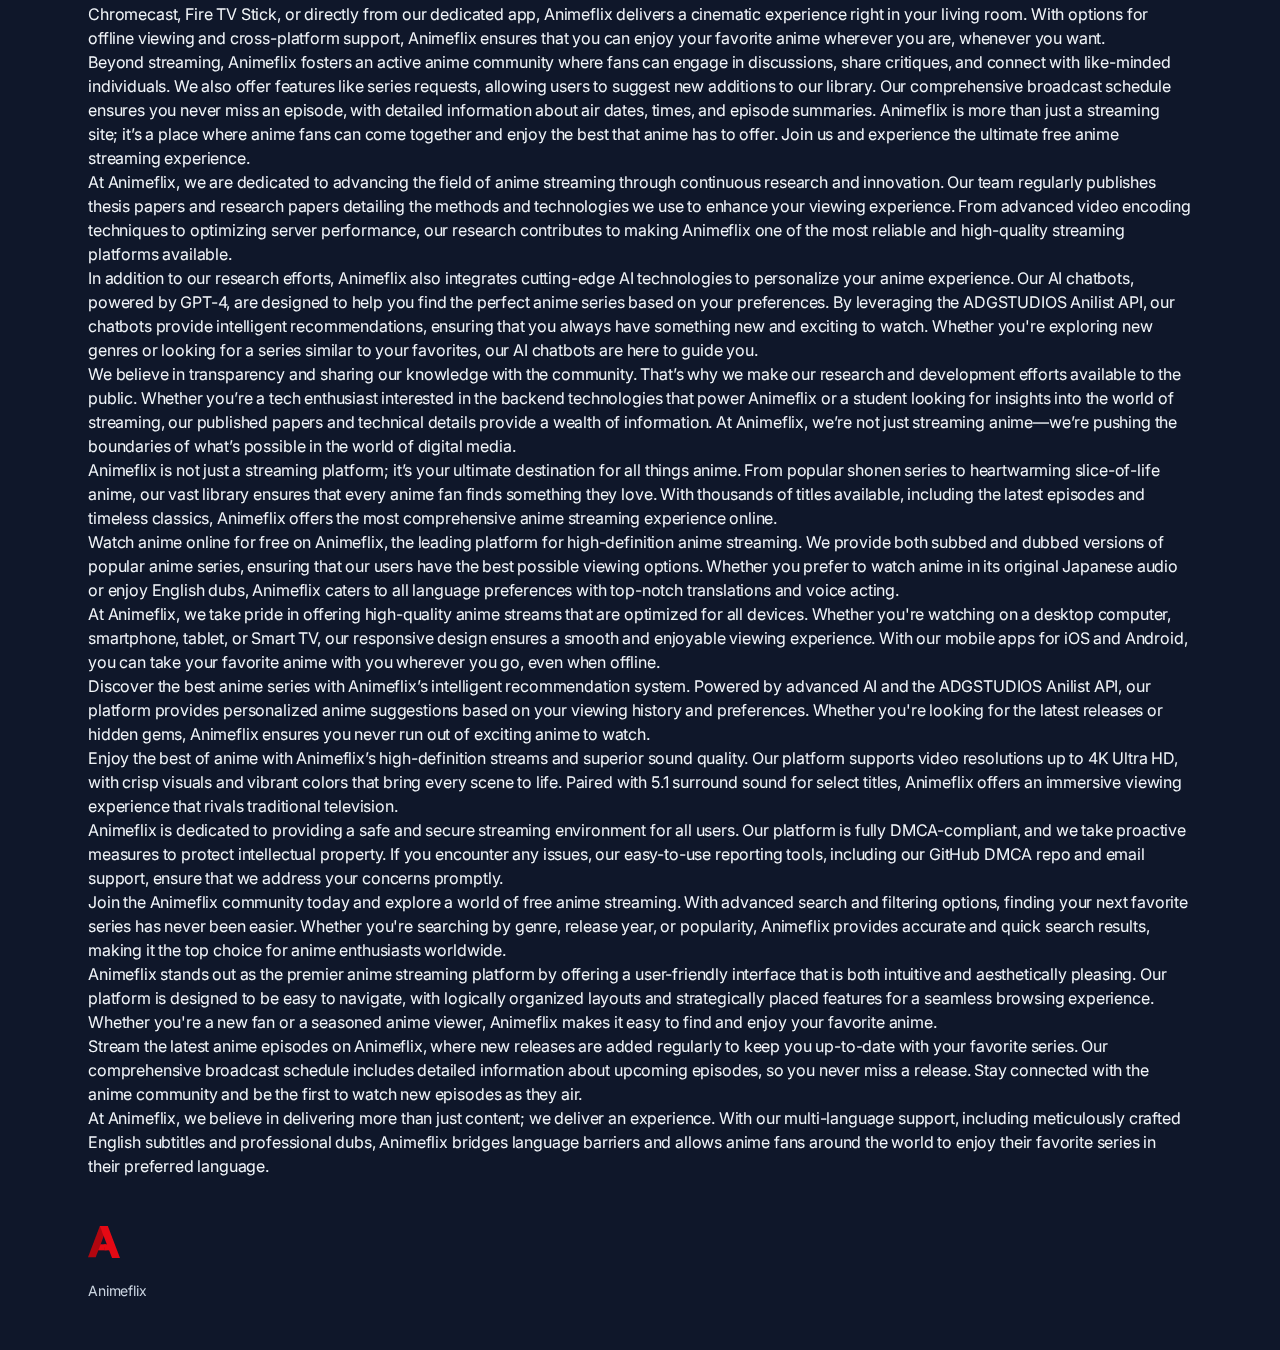
==== commit 1f70b3da: "Added Content" ====
--- a/index.html
+++ b/index.html
@@ -100,6 +100,11 @@
                                 <a class=" c0z2s cit3o cx3jz ccqx1 cgi3a cqxsj ch2qt cvdvu ciz32"
                                     href="https://www.bonfire.com/store/animeflix/">Store</a>
                             </li>
+
+                            <li>
+                                <a class=" c0z2s cit3o cx3jz ccqx1 cgi3a cqxsj ch2qt cvdvu ciz32"
+                                    href="/articles.html">Articles</a>
+                            </li>
                         </ul>
 
                     </nav>
@@ -108,7 +113,7 @@
                     <ul class="c2sao cq21c ci0vw c4agq">
                         <li class="cci1o">
                             <a class="c3d7q c272e cegg3 c8isz c0z2s c1mpe ccqfq cit3o cx3jz cgi3a cqxsj c27r3 cfl4k ca0gw cq2yg"
-                                href="https://anime.adgstudios.co.za/login">
+                                href="https://animeflix.co.za">
                                 <span class="c2sao cwban c27r3">
                                     Sign in/Sign up <span class="c9pof c406y cxxyq c3fbv cx3jz cgi3a cqzh1">-&gt;</span>
                                 </span>
@@ -1007,4 +1012,4 @@
 
 </body>
 
-</html>
+</html>--- a/static/style.css
+++ b/static/style.css
@@ -4434,8 +4434,7 @@
 }
 
 .cgag9 :is(:where(strong):not(:where([class~="not-prose"], [class~="not-prose"] *))) {
-    --tw-text-opacity: 1;
-    color: rgb(248 250 252/var(--tw-text-opacity))
+    --tw-text-opacity: 1;    
 }
 
 @supports (overflow:clip) {
--- a/static/style.css
+++ b/static/style.css
@@ -4434,8 +4434,7 @@
 }
 
 .cgag9 :is(:where(strong):not(:where([class~="not-prose"], [class~="not-prose"] *))) {
-    --tw-text-opacity: 1;
-    color: rgb(248 250 252/var(--tw-text-opacity))
+    --tw-text-opacity: 1;    
 }
 
 @supports (overflow:clip) {
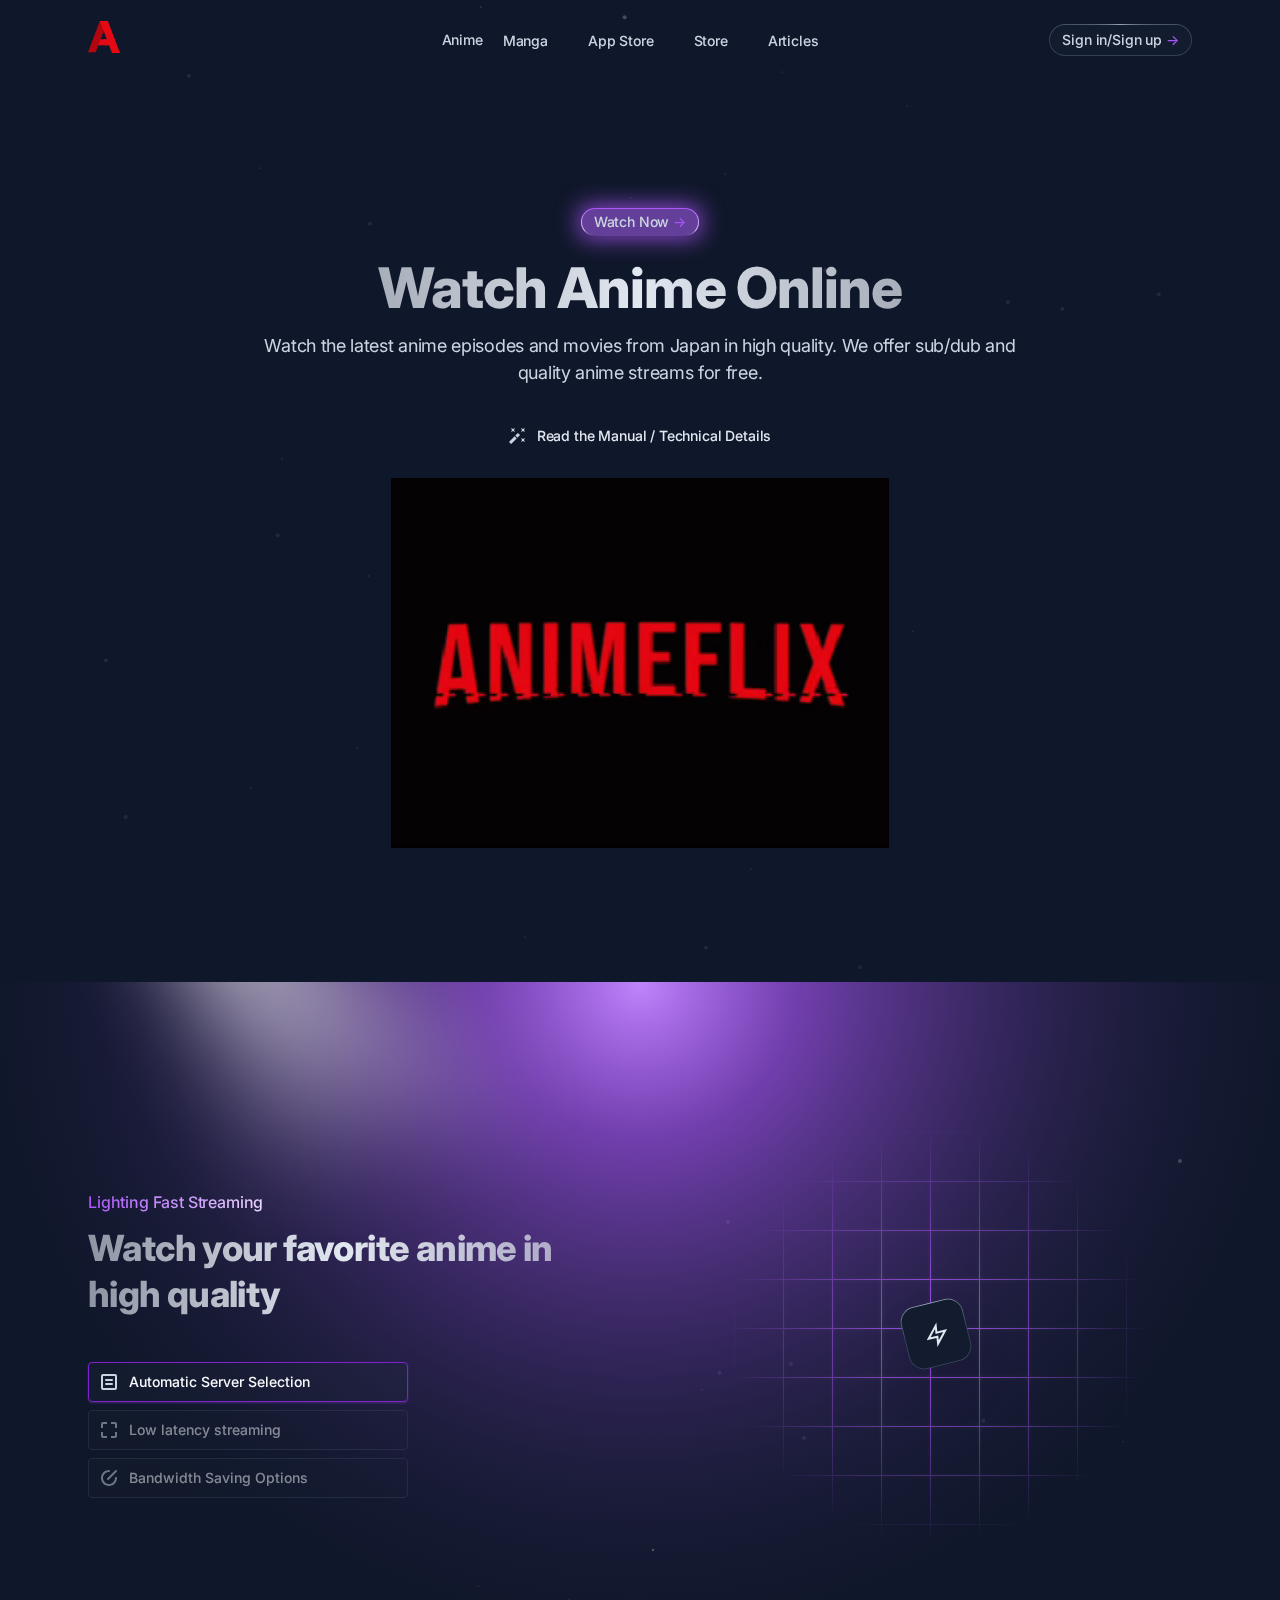
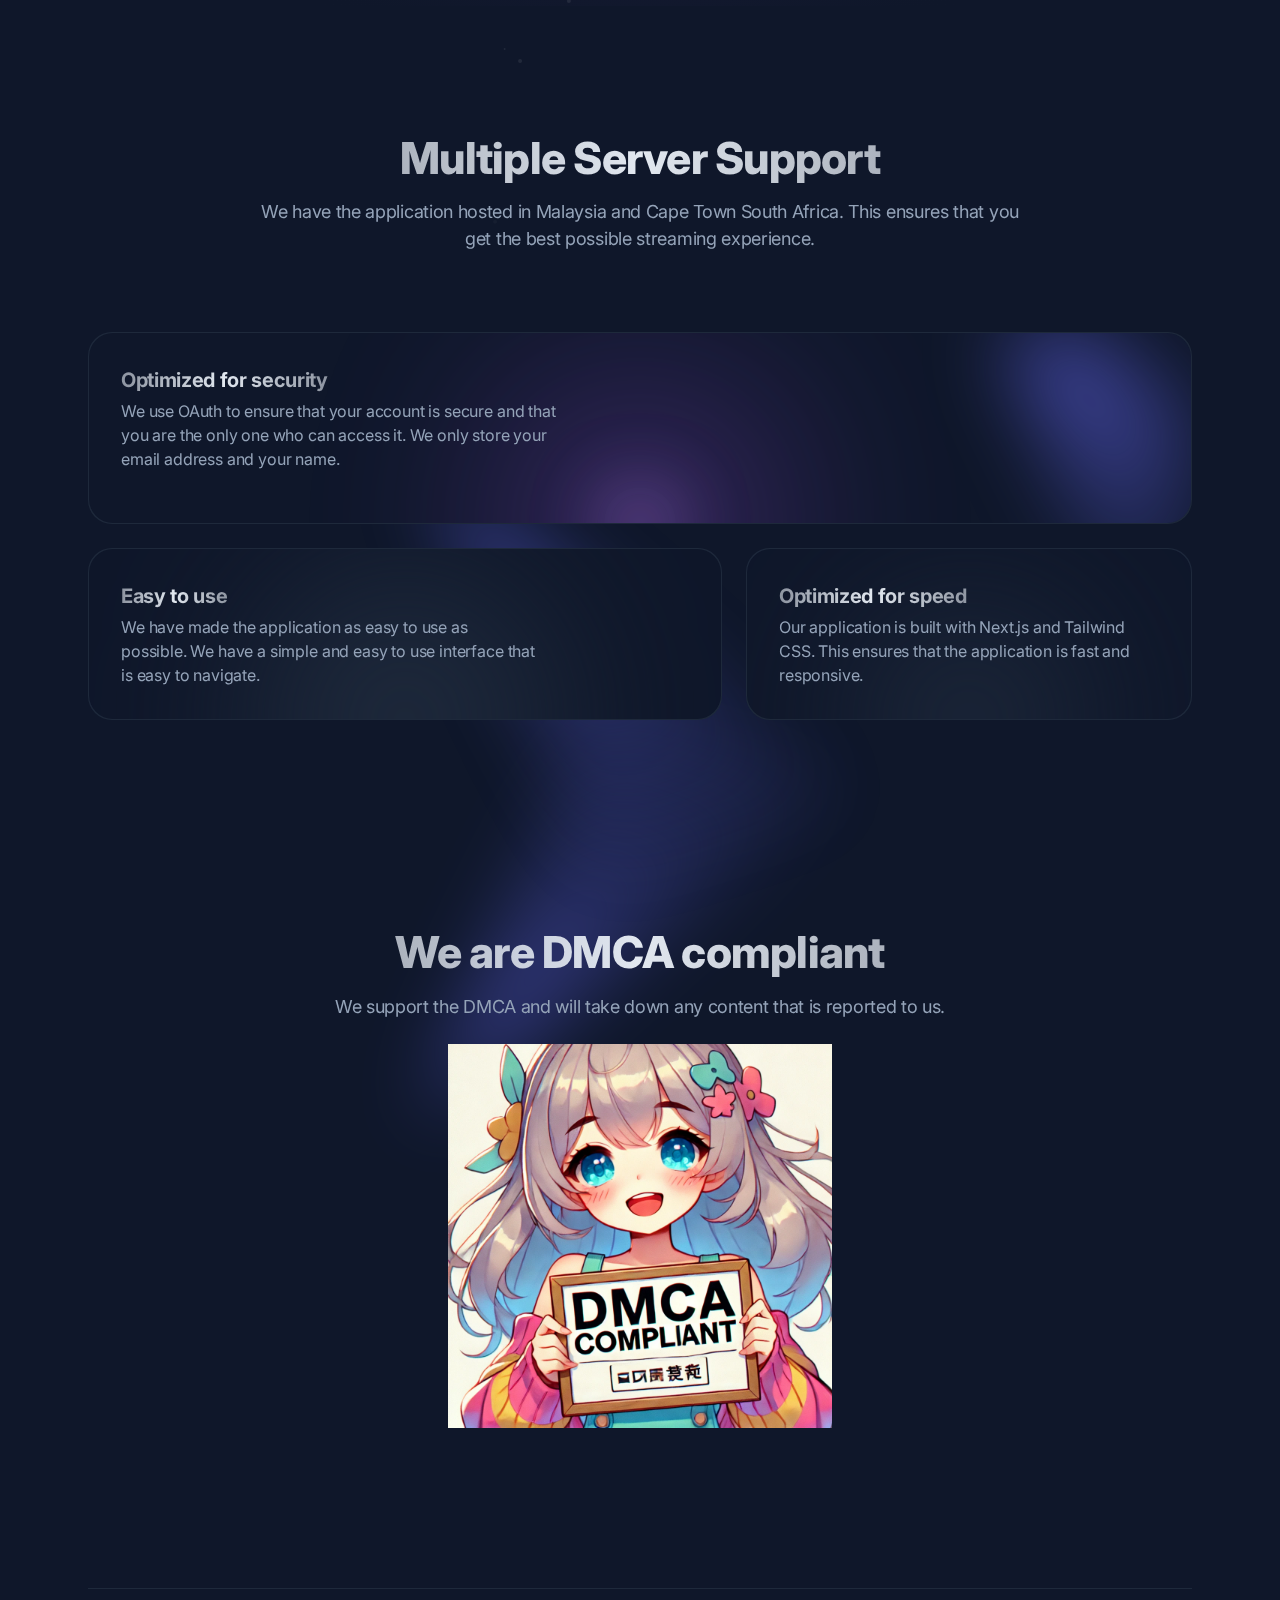
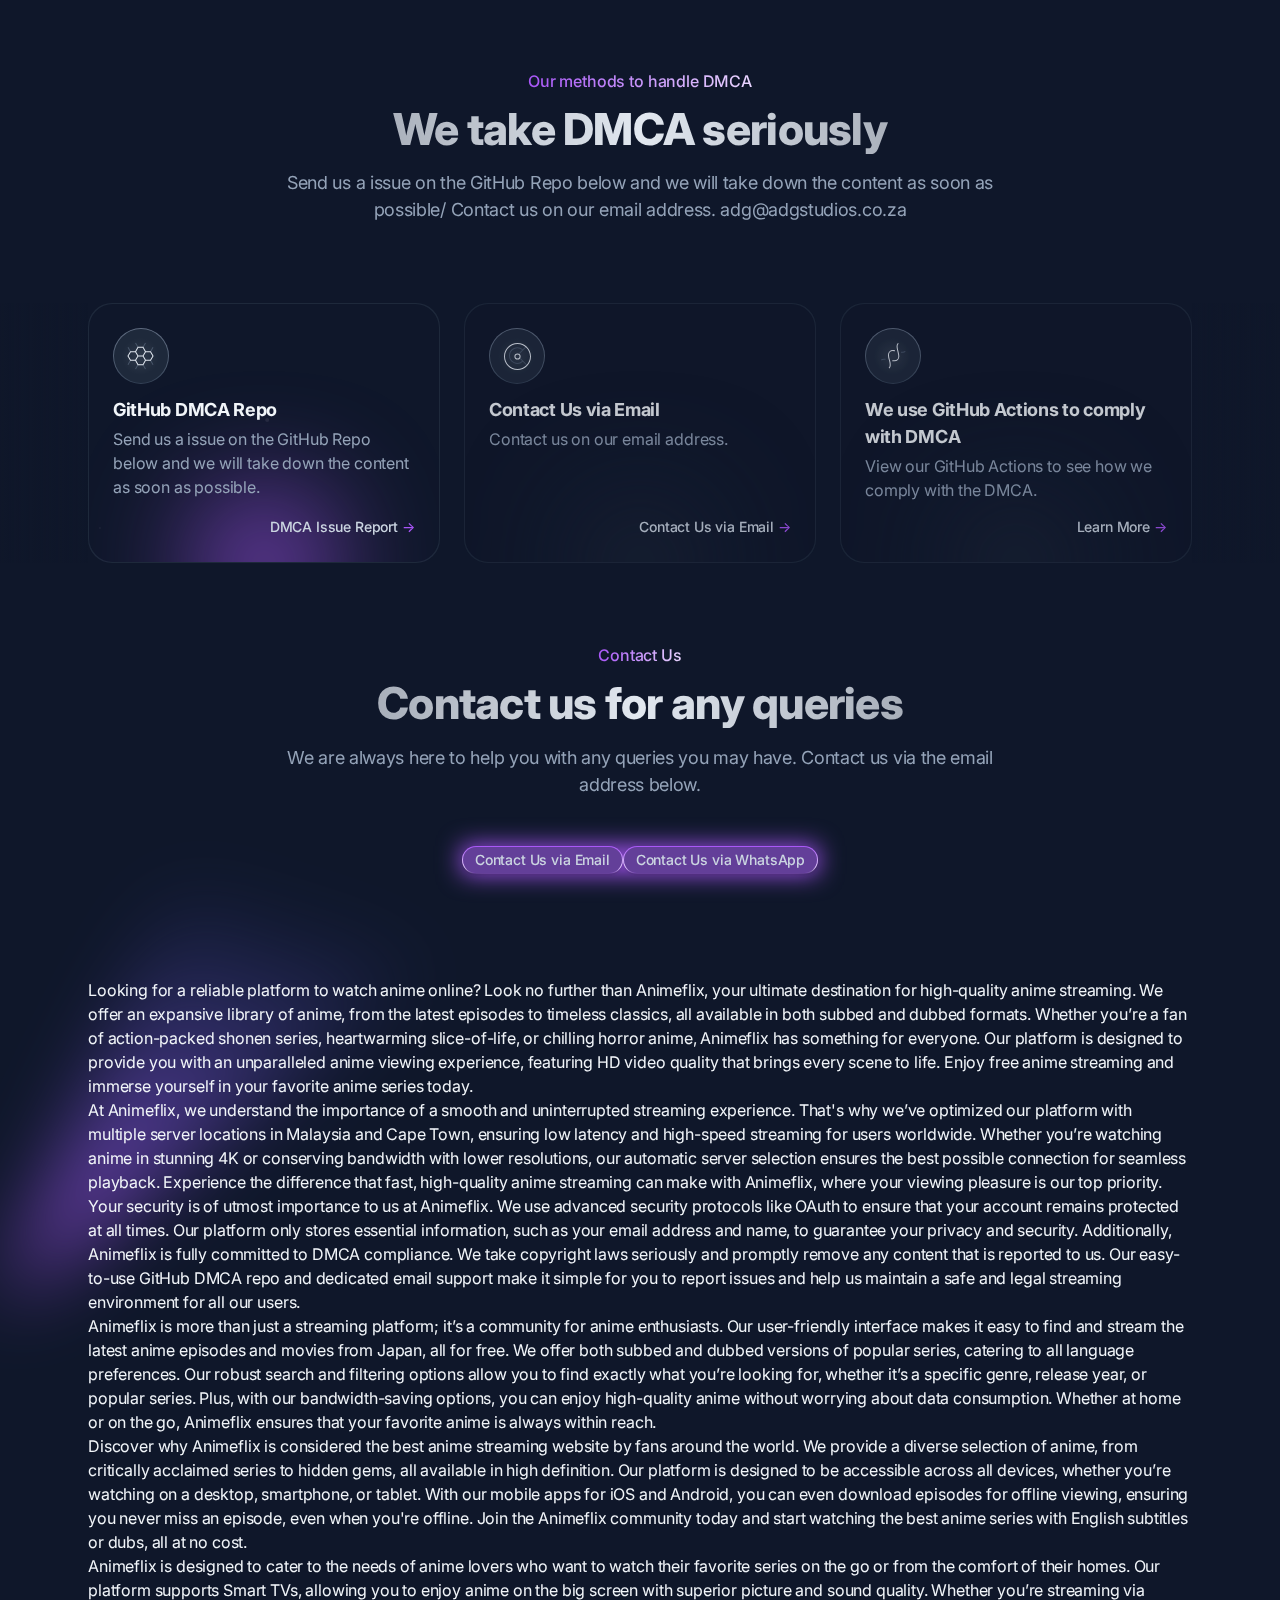
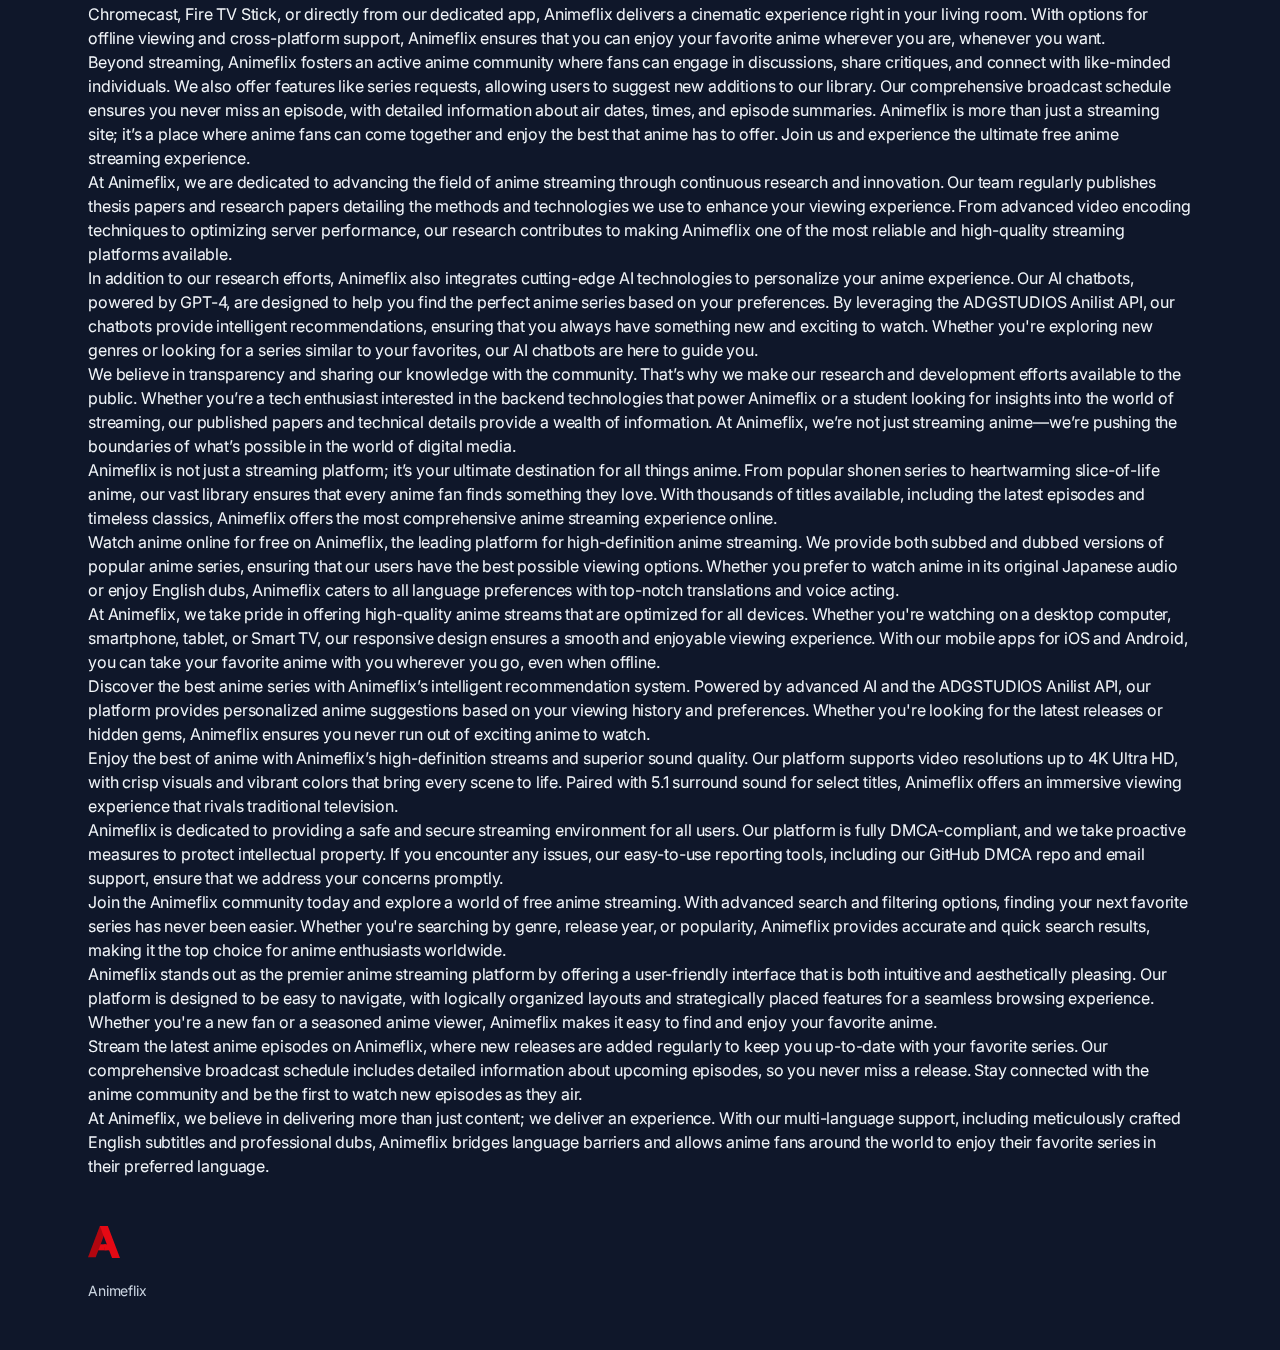
==== commit 8a4ff1f1: "Merge branch 'main' of https://github.com/adgsenpai/AnimeflixLandingPage" ====
--- a/index.html
+++ b/index.html
@@ -113,7 +113,7 @@
                     <ul class="c2sao cq21c ci0vw c4agq">
                         <li class="cci1o">
                             <a class="c3d7q c272e cegg3 c8isz c0z2s c1mpe ccqfq cit3o cx3jz cgi3a cqxsj c27r3 cfl4k ca0gw cq2yg"
-                                href="https://animeflix.co.za">
+                                href="https://anime.adgstudios.co.za/login">
                                 <span class="c2sao cwban c27r3">
                                     Sign in/Sign up <span class="c9pof c406y cxxyq c3fbv cx3jz cgi3a cqzh1">-&gt;</span>
                                 </span>
@@ -1012,4 +1012,4 @@
 
 </body>
 
-</html>+</html>
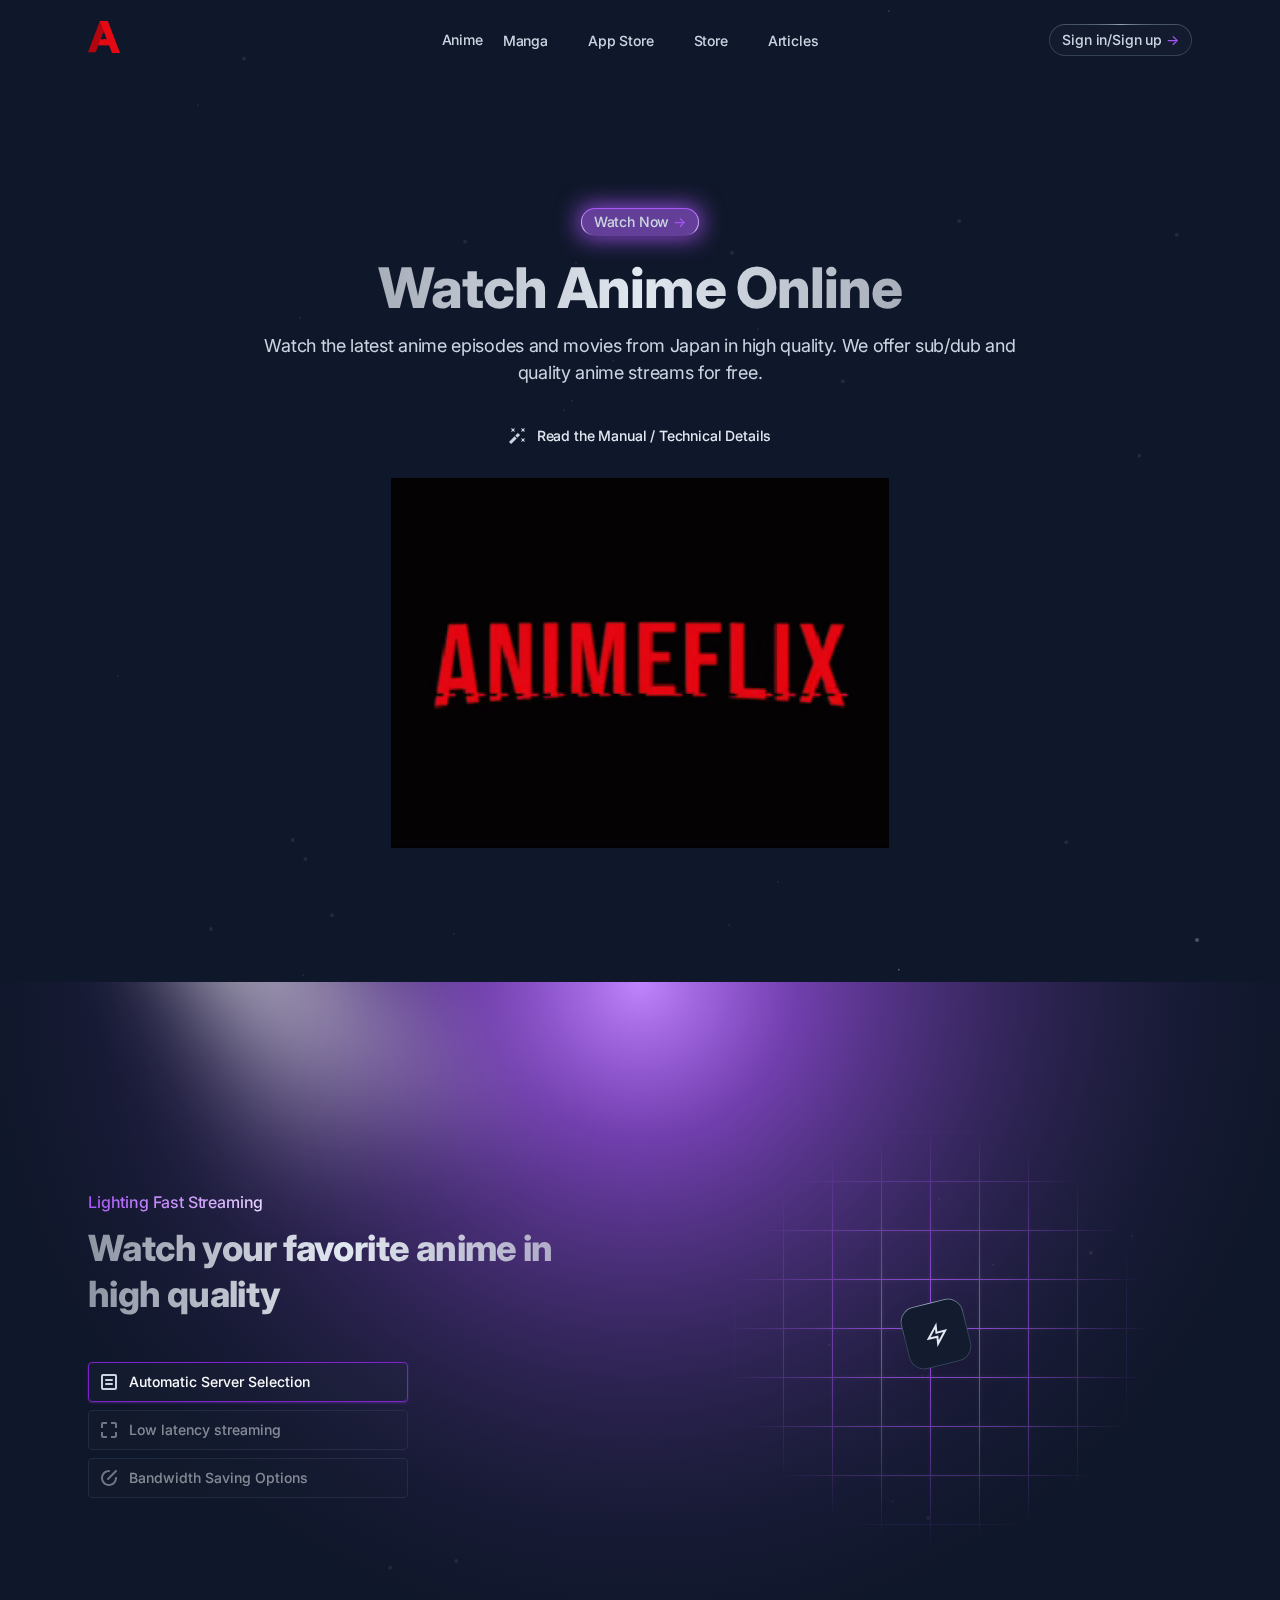
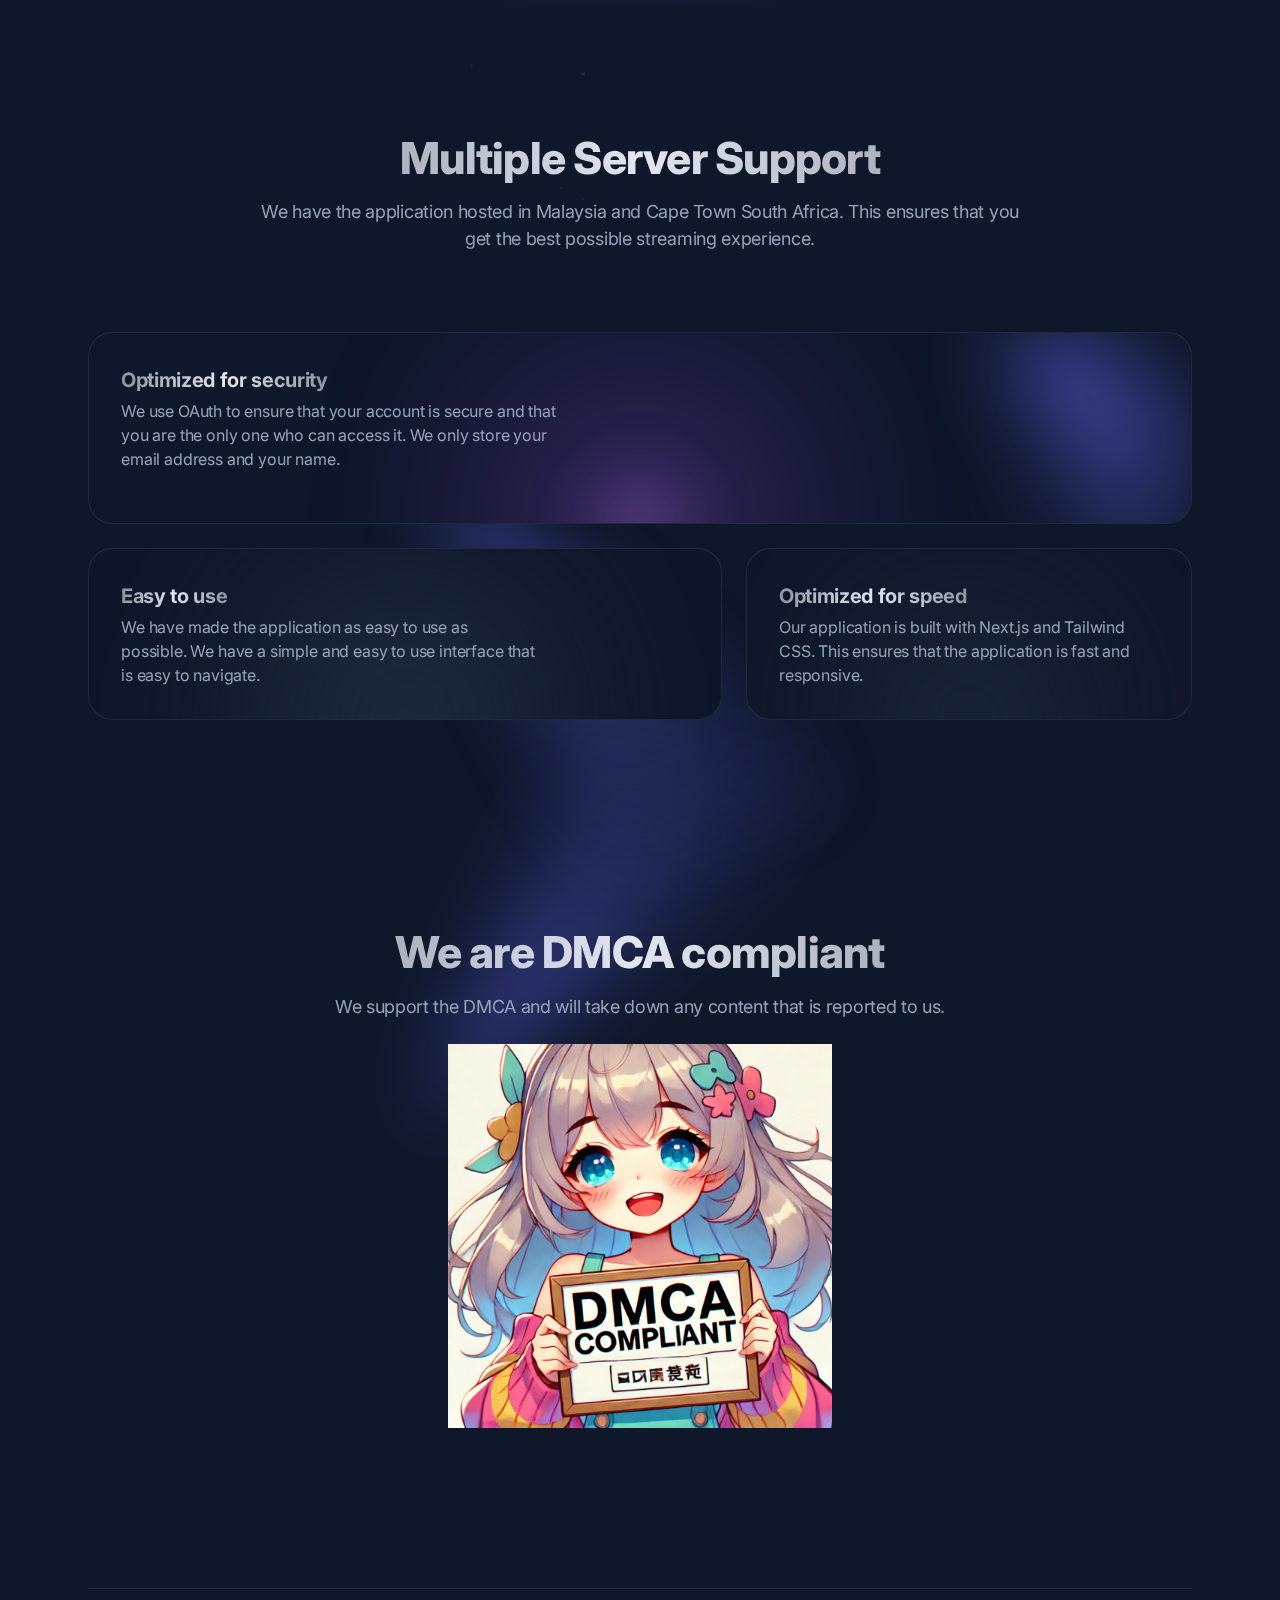
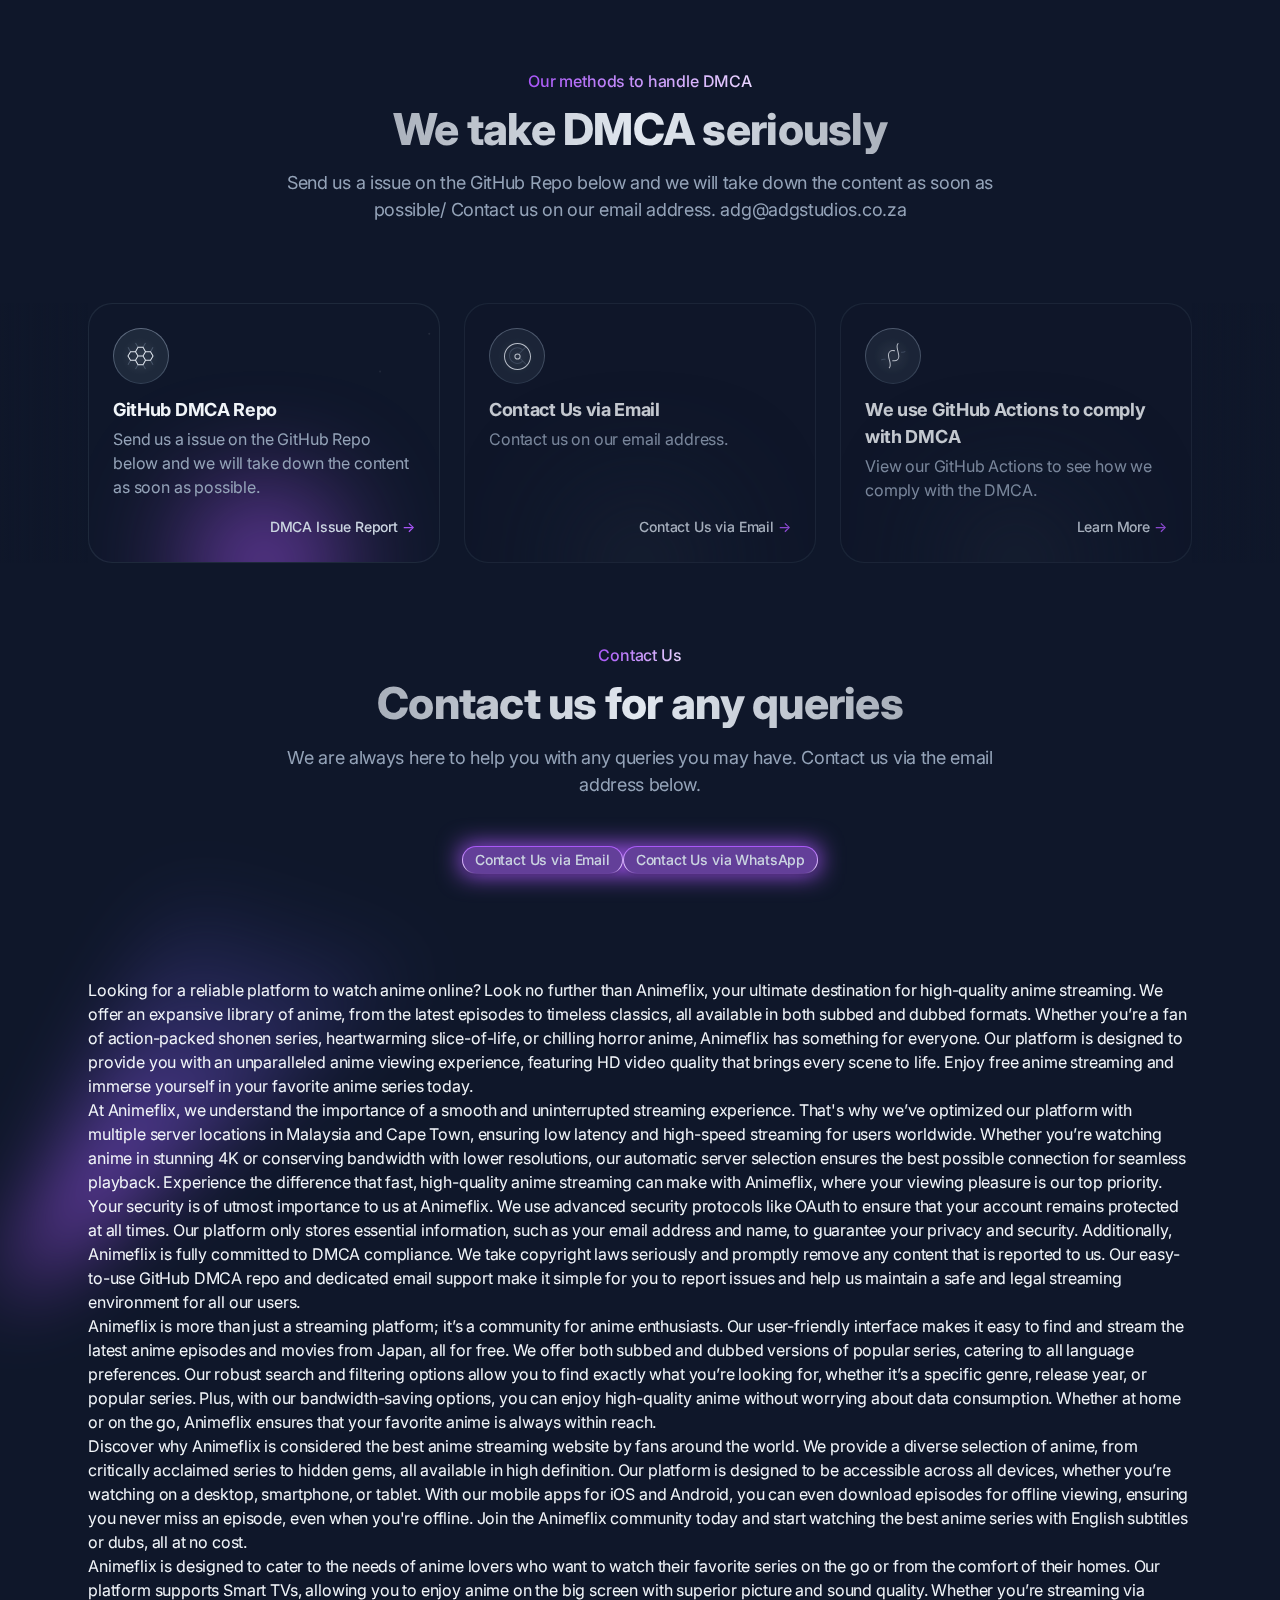
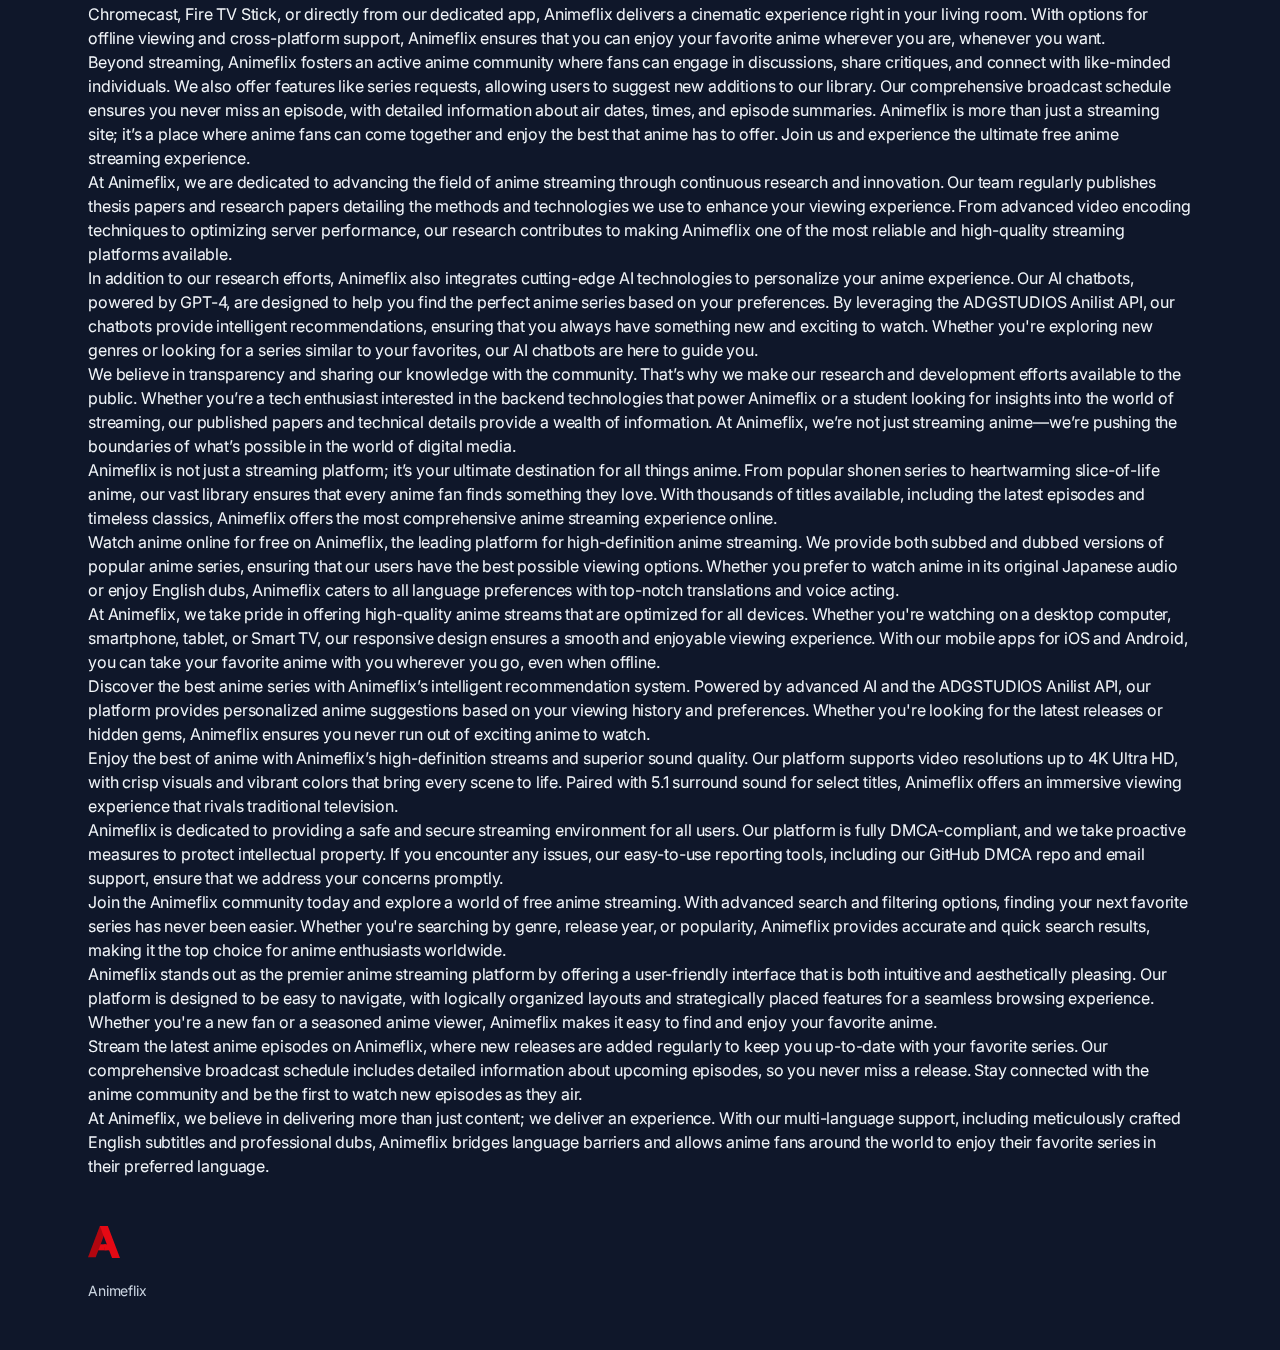
==== commit aa8805b5: "HAMBURGER UPDATE" ====
--- a/index.html
+++ b/index.html
@@ -154,6 +154,14 @@
                                 <li>
                                     <a class="c0z2s cit3o ccqx1 coow7 cvdvu c4agq"
                                         href="https://apps.adgstudios.co.za/">App Store</a>
+                                </li>
+                                <li>
+                                    <a class="c0z2s cit3o ccqx1 coow7 cvdvu c4agq"
+                                        href="https://www.bonfire.com/store/animeflix/">Store</a>
+                                </li>
+                                <li>
+                                    <a class="c0z2s cit3o ccqx1 coow7 cvdvu c4agq"
+                                        href="/articles.html">Articles</a>
                                 </li>
                    
                             </ul>
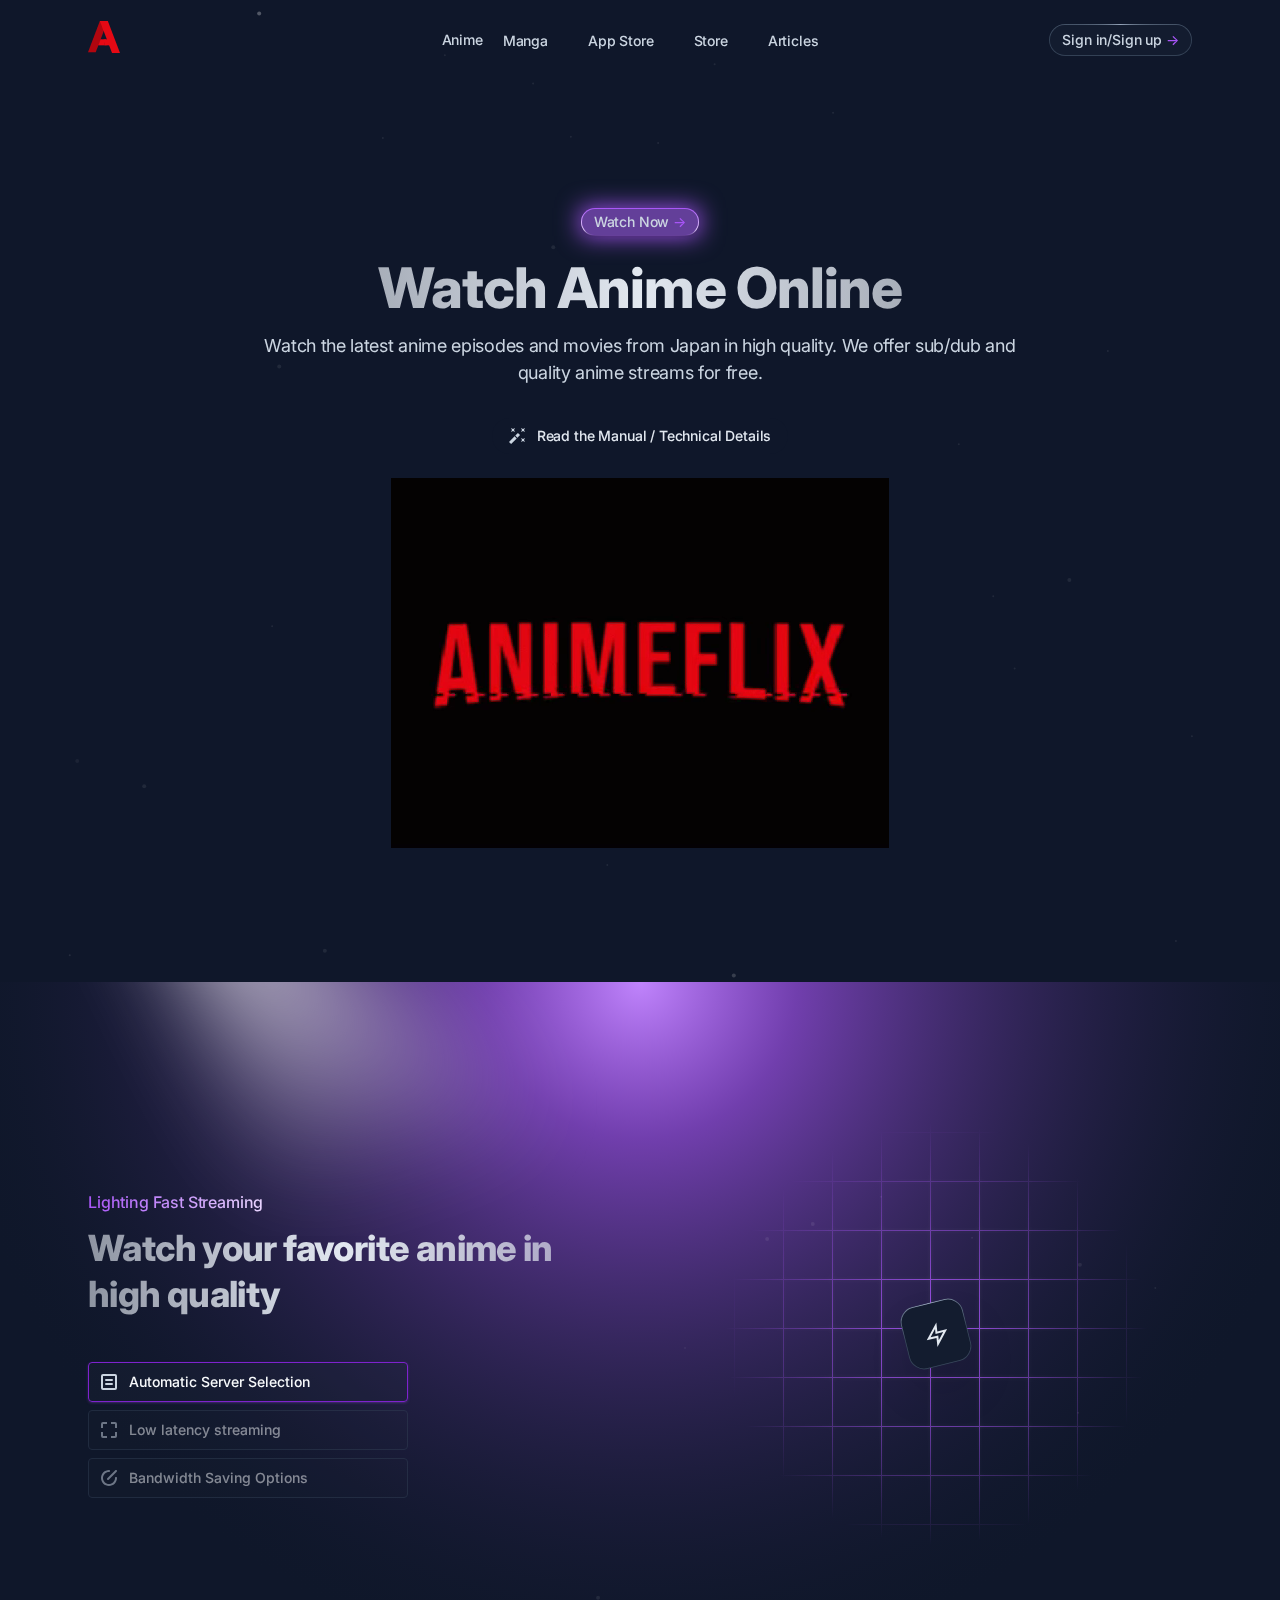
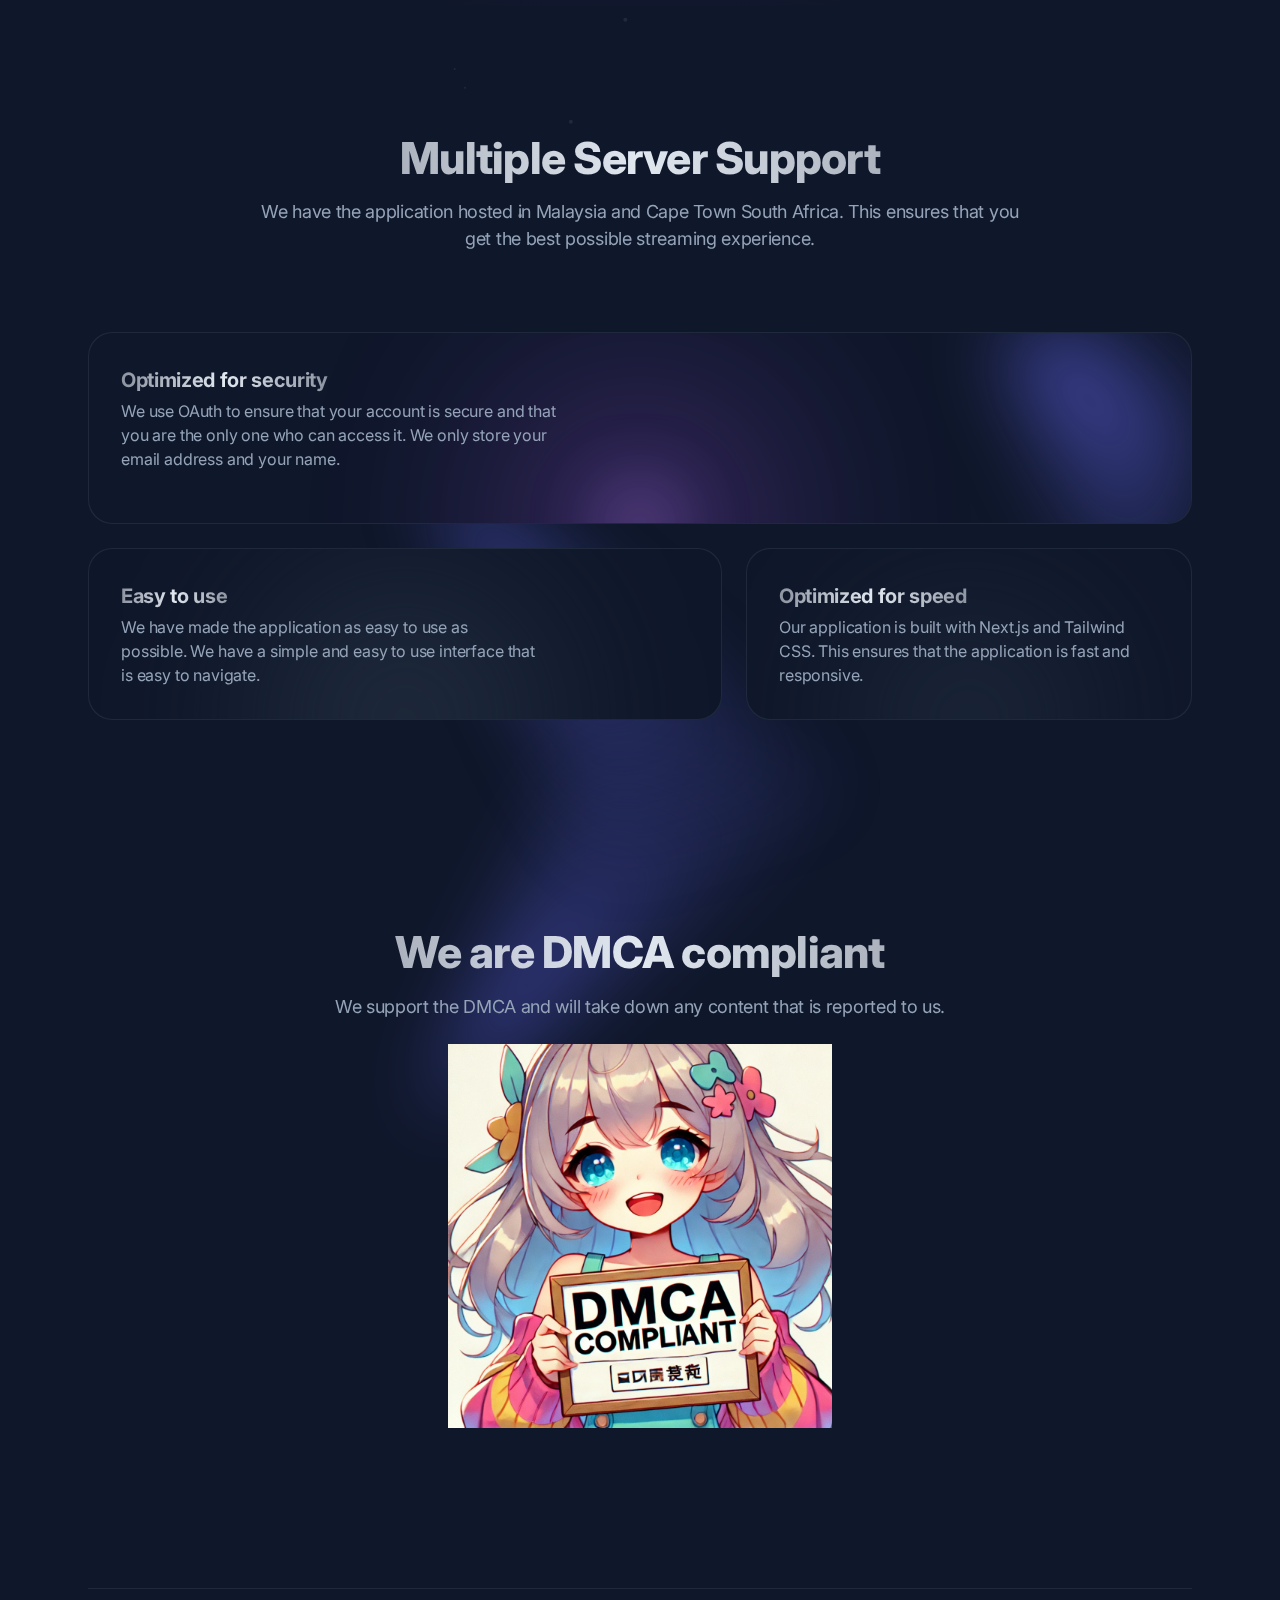
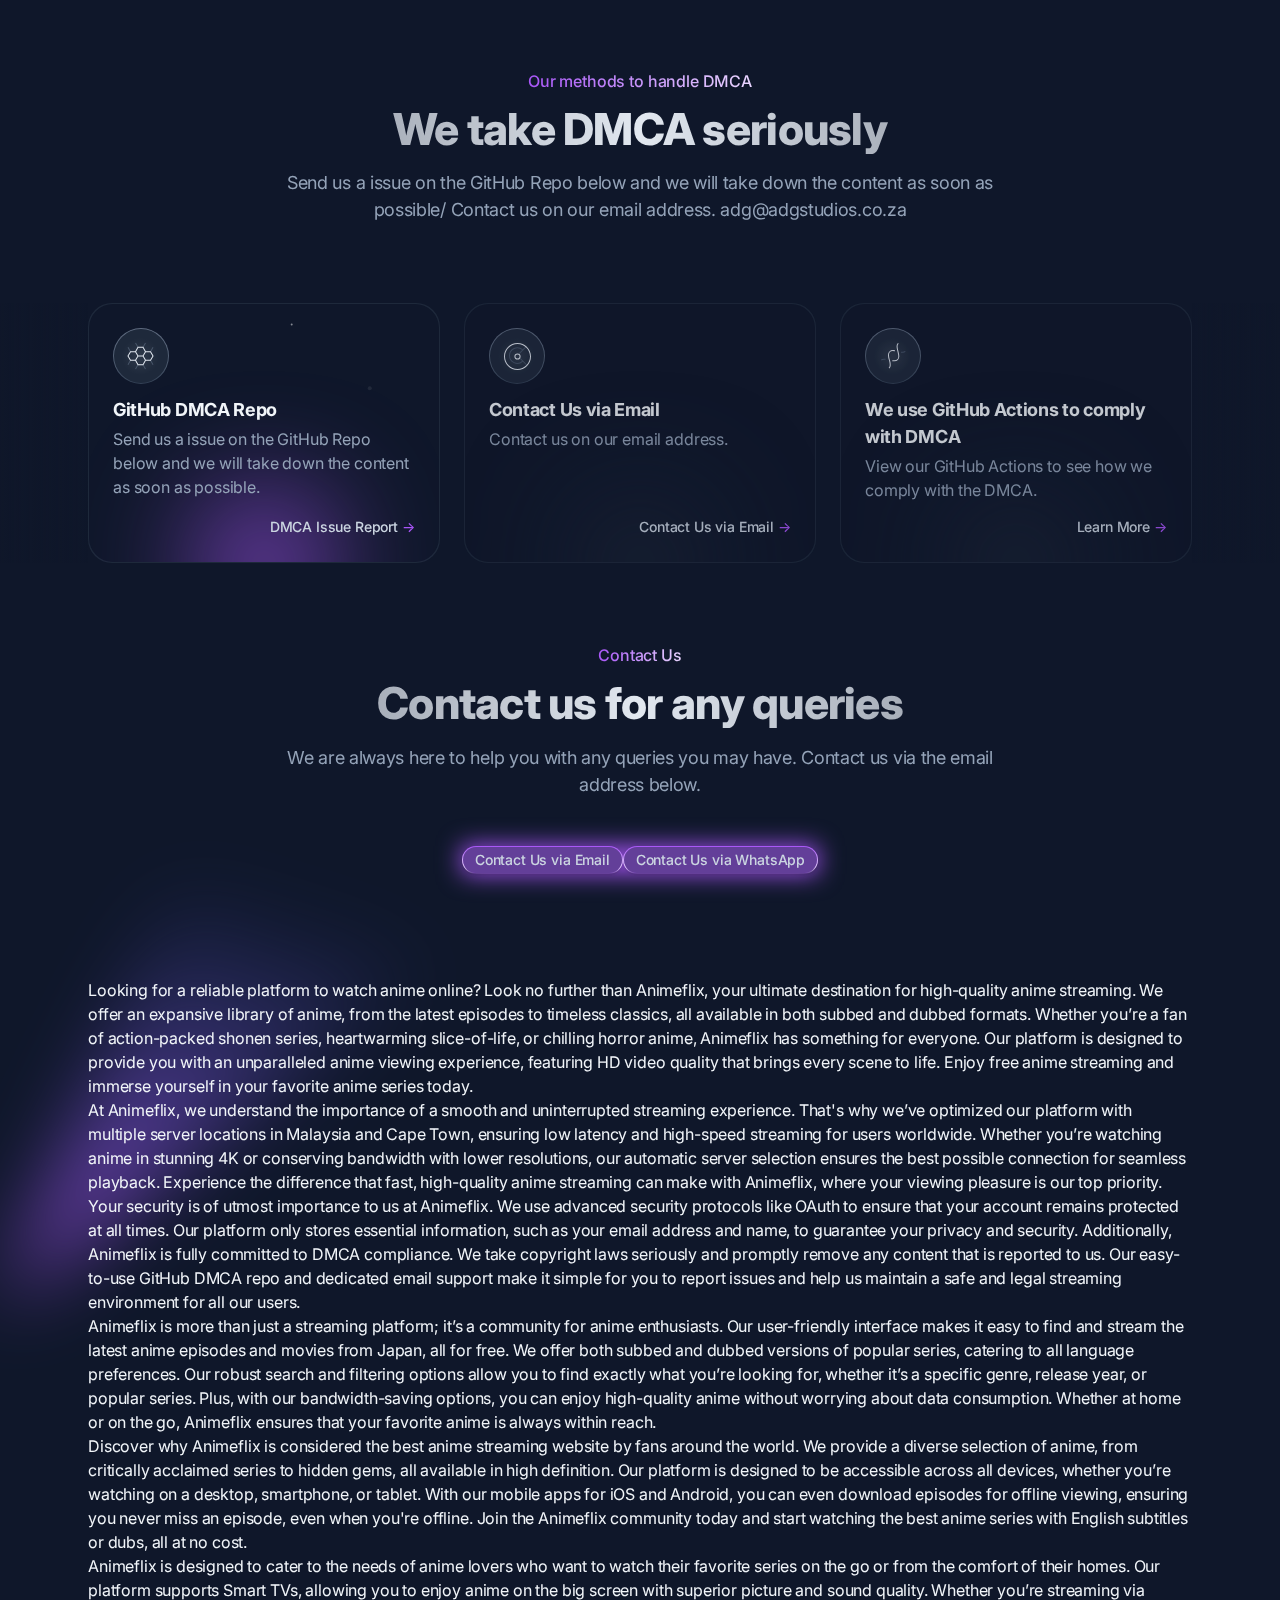
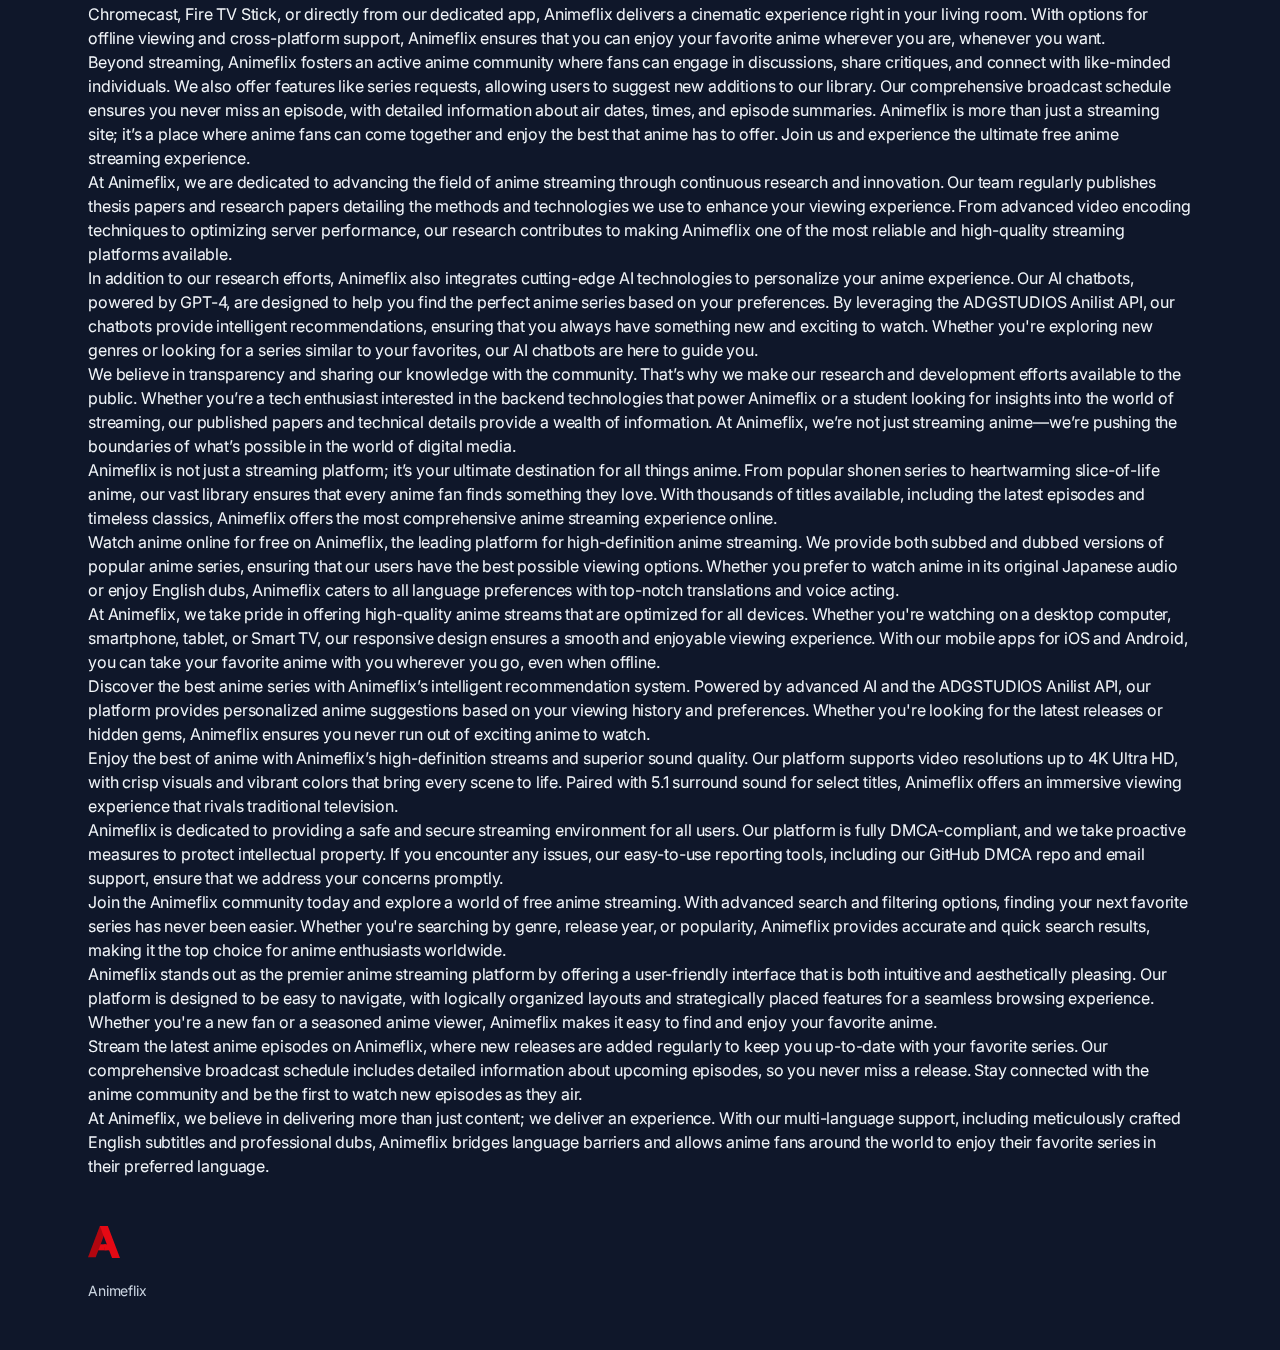
==== commit 3ebea404: "Updated URL" ====
--- a/index.html
+++ b/index.html
@@ -7,10 +7,10 @@
     <title>AnimeFlix | Watch Free Anime Online in HD</title>
     <meta name="robots" content="index,follow">
     <meta name="twitter:card" content="summary_large_image">
-    <meta property="og:url" content="https://animeflix.co.za">
+    <meta property="og:url" content="https://animeflix.adgstudios.co.za">
     <meta property="og:type" content="website">
     <meta property="og:locale" content="en_US">
-    <link rel="canonical" href="https://animeflix.co.za">
+    <link rel="canonical" href="https://animeflix.adgstudios.co.za">
     <meta name="theme-color" content="#0F0F0F">
     <meta name="applie-mobile-web-app-capable" content="yes">
     <meta name="apple-mobile-web-app-status-bar-style" content="#0F0F0F">
